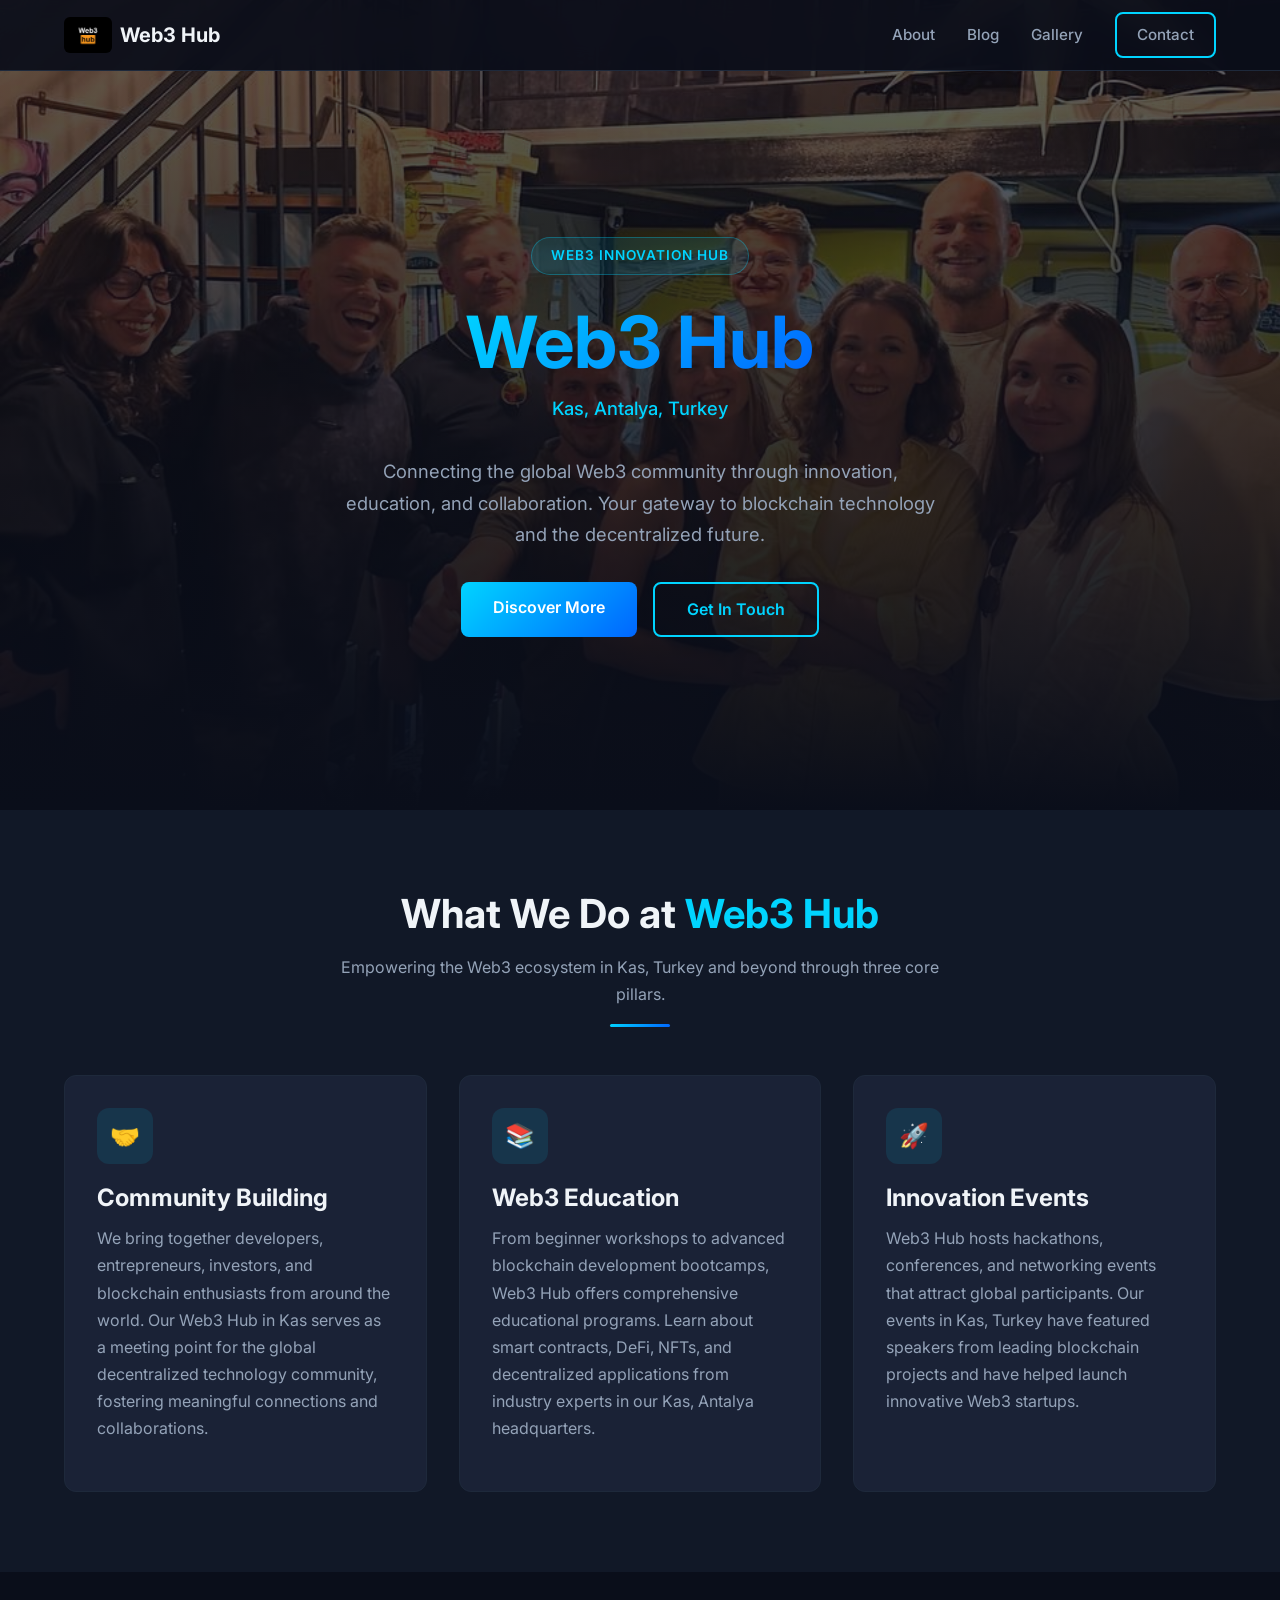
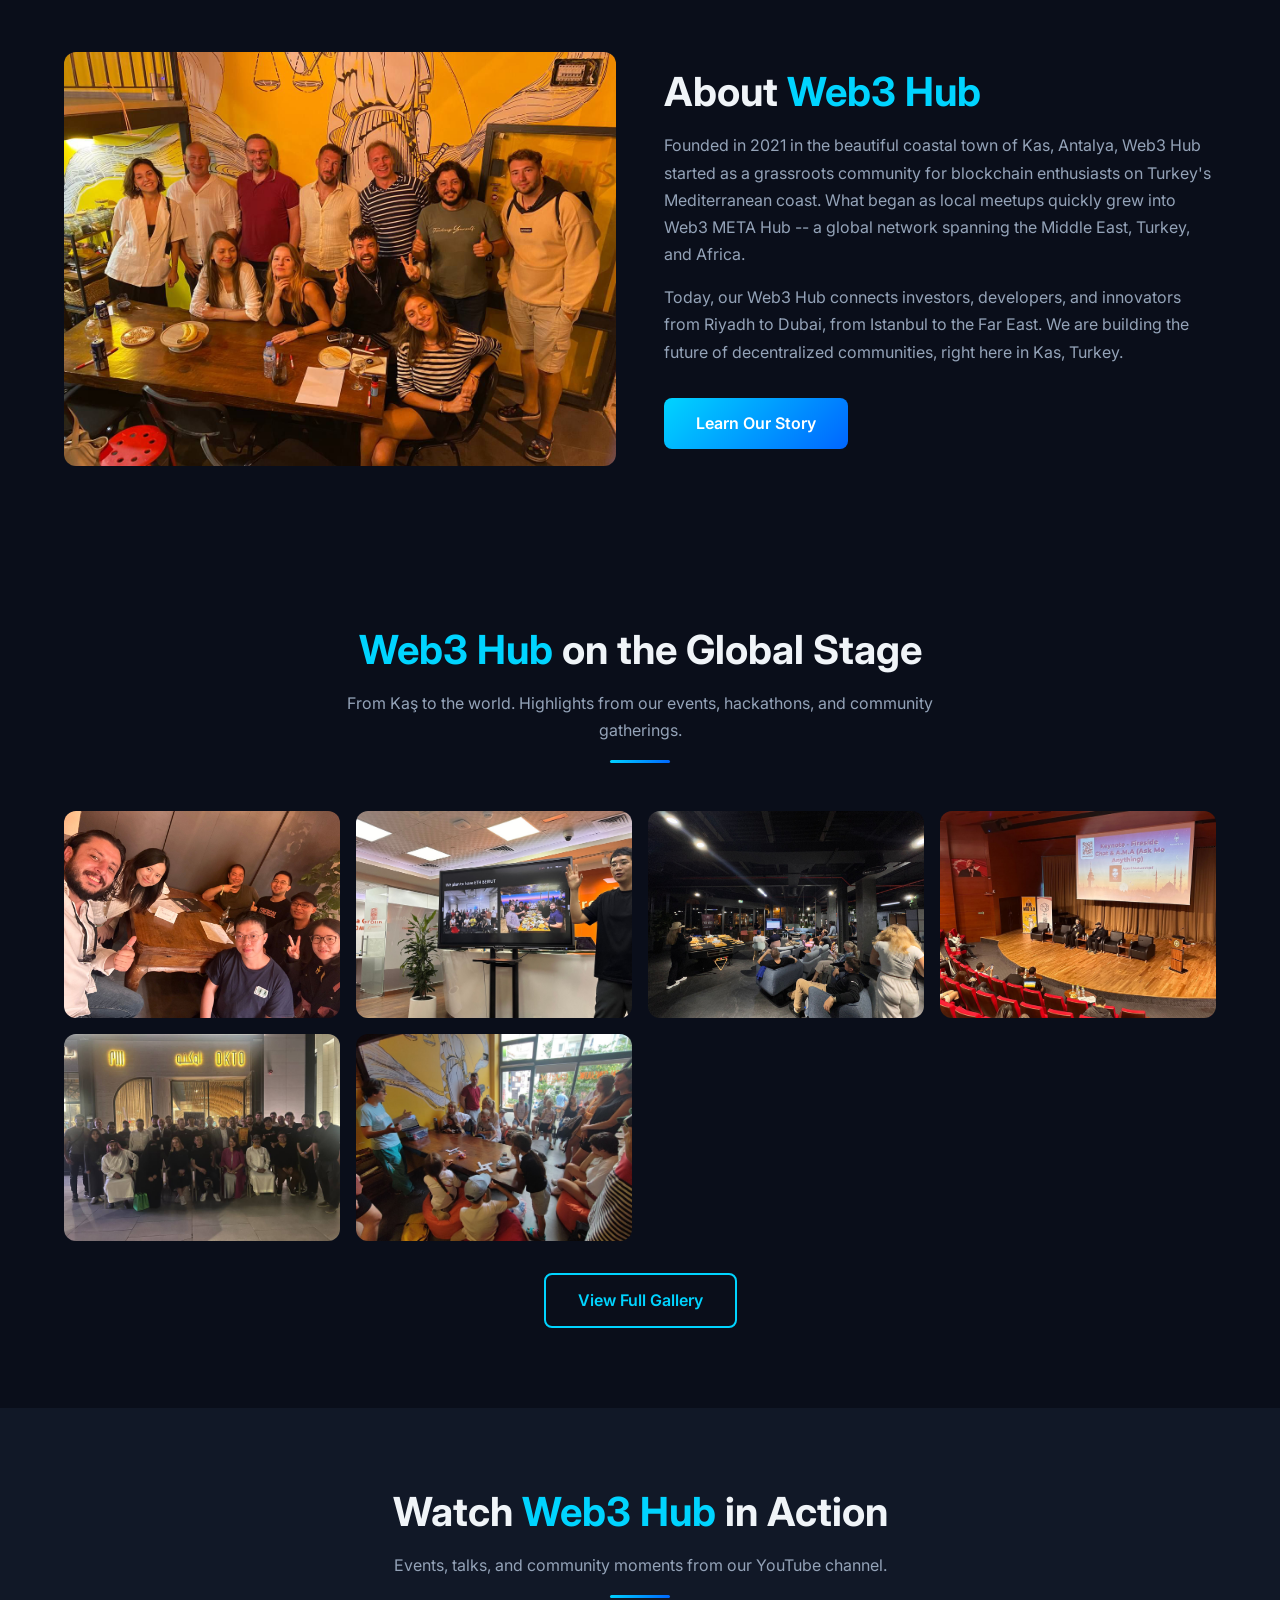
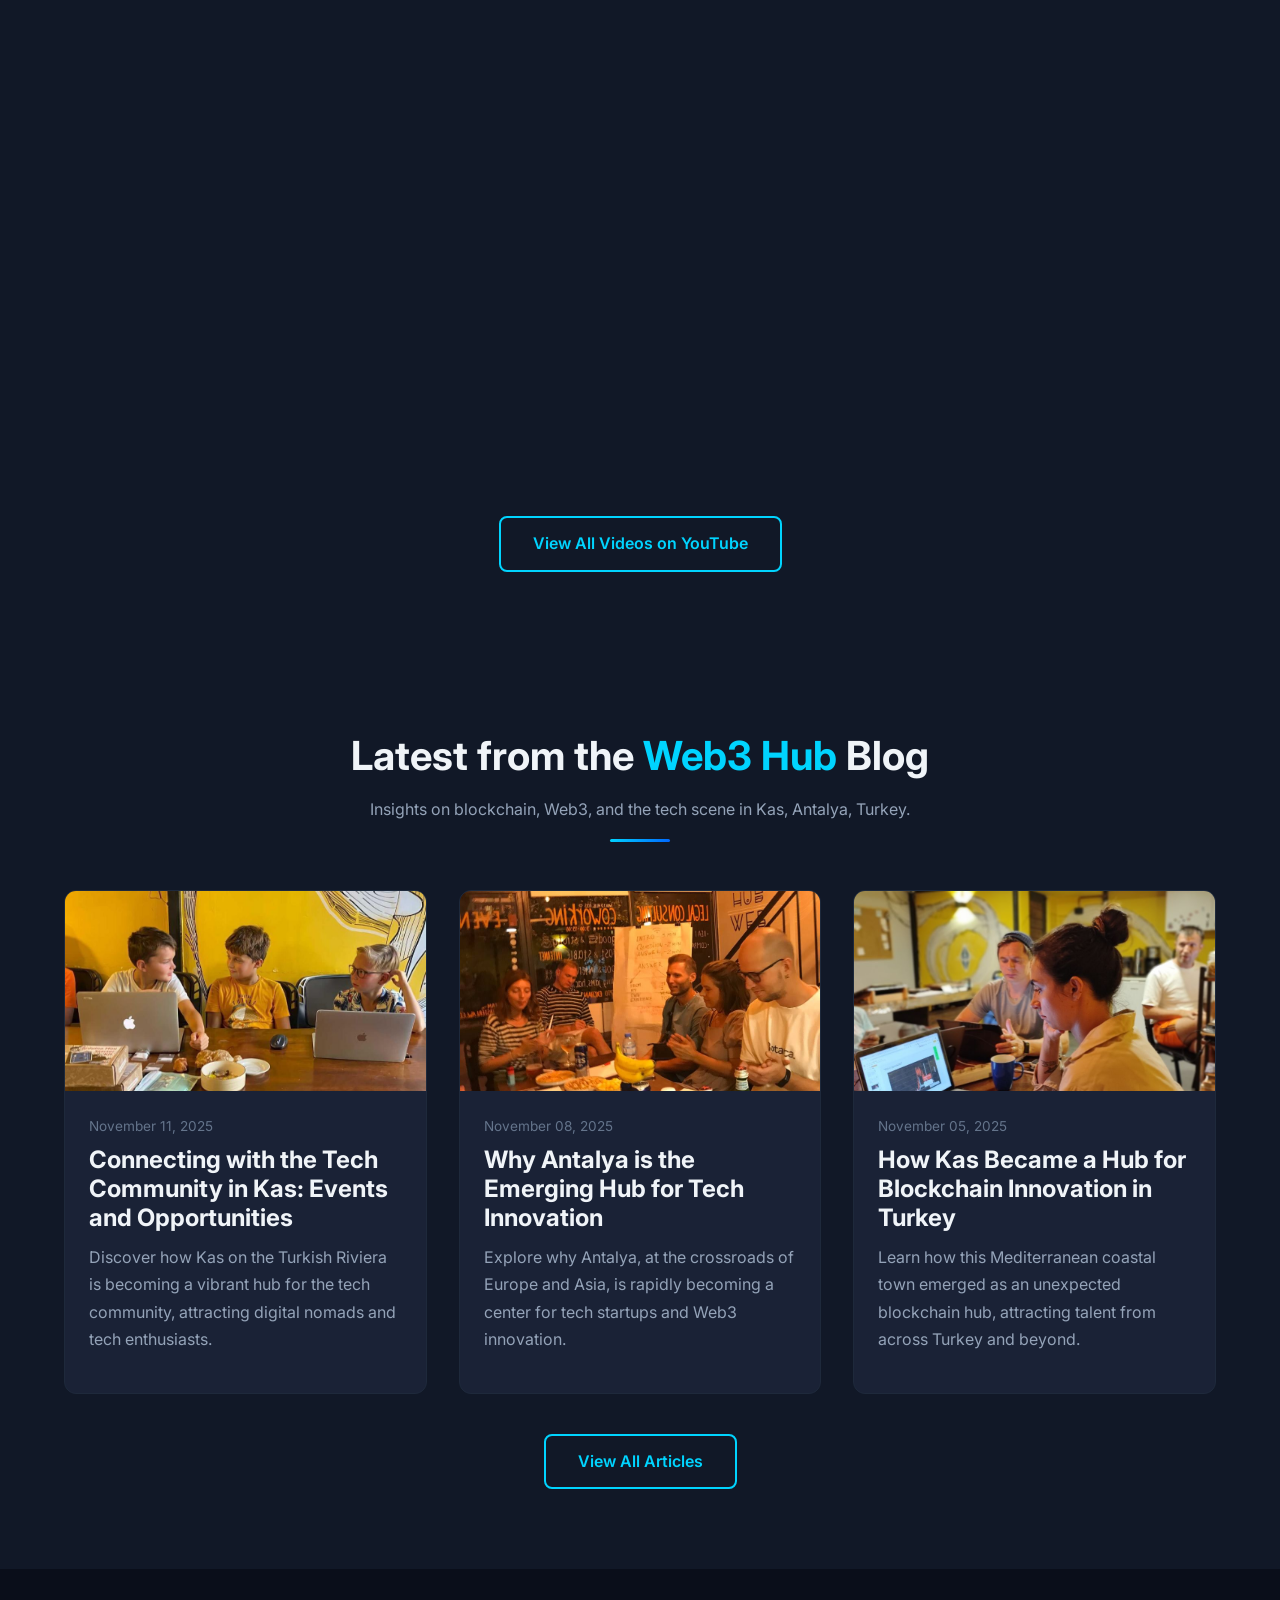
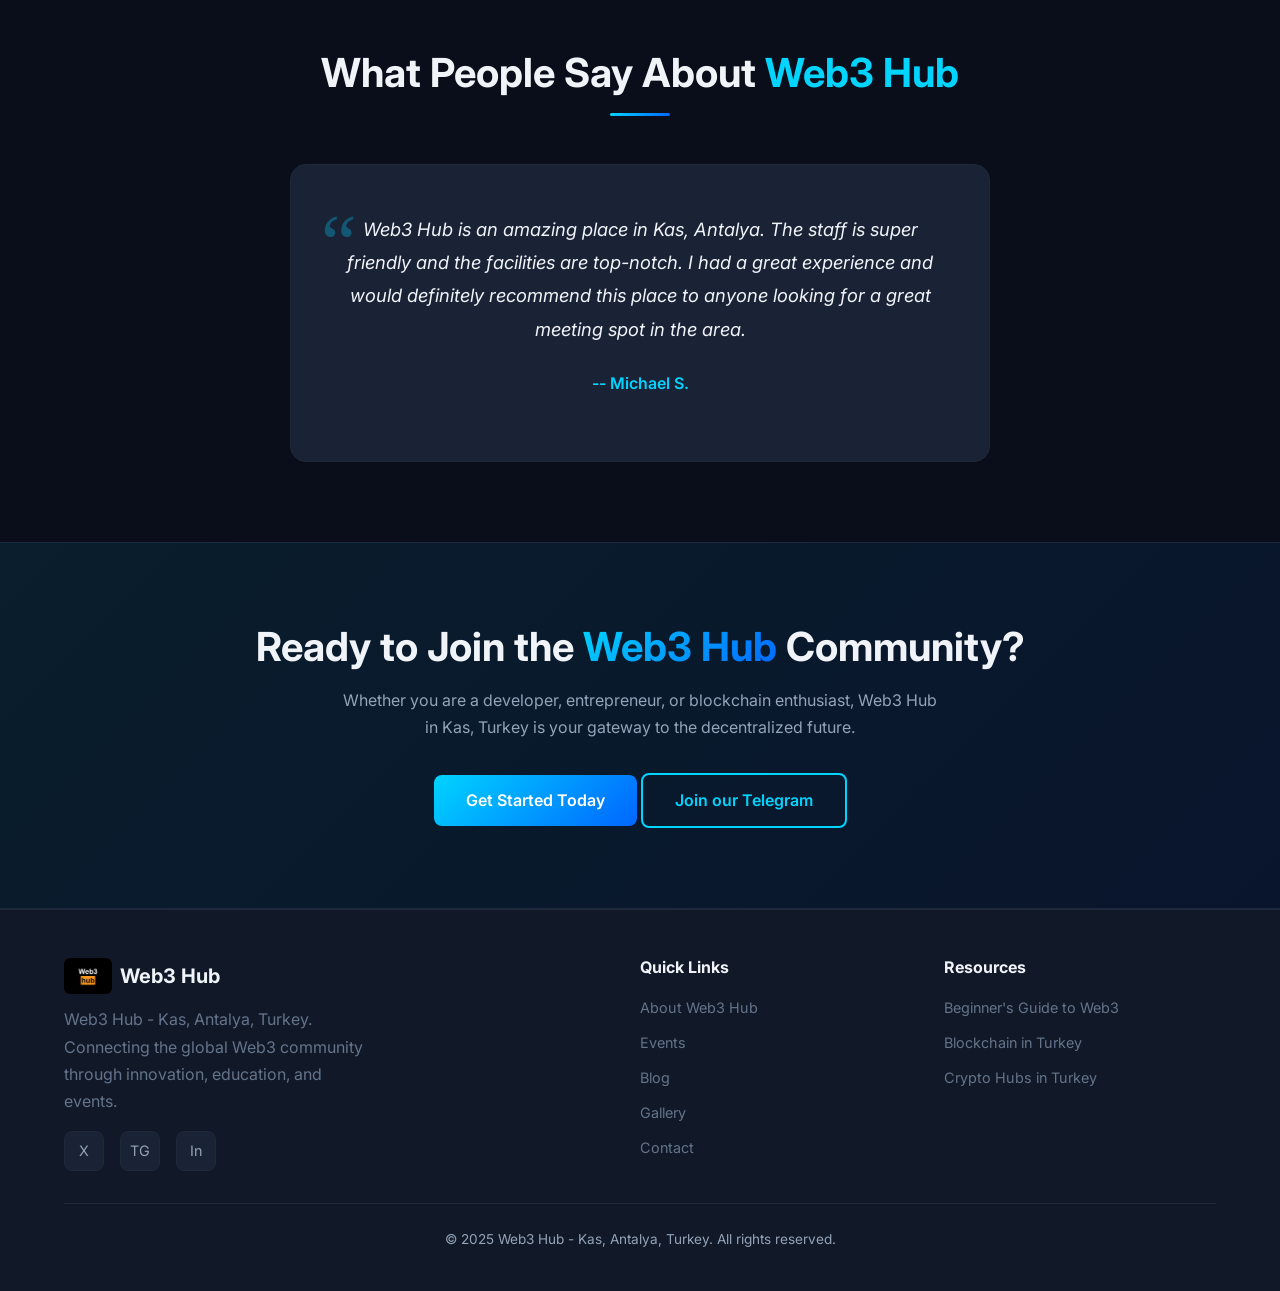
==== index.html @ e3ca1c40 "Fix hero visibility, add YouTube videos, contact form via formsubmit, remove events nav - Hero backg" ====
<!DOCTYPE html>
<html lang="en">
<head>
  <meta charset="utf-8"/>
  <meta name="viewport" content="width=device-width, initial-scale=1.0"/>
  <title>Web3 Hub | Leading Web3 Innovation Hub in Kas, Antalya, Turkey</title>
  <meta name="description" content="Web3 Hub is the premier Web3 innovation hub in Kas, Antalya, Turkey. Join our global community for blockchain education, Web3 events, and decentralized technology."/>
  <meta name="keywords" content="Web3 Hub, Web3 hub Kas, blockchain hub Turkey, crypto hub Antalya, Web3 community, blockchain innovation, decentralized technology, Web3 events Turkey"/>
  <link rel="canonical" href="https://web3metahub.io/"/>
  <link rel="icon" href="images/favicon.jpg"/>

  <!-- Open Graph -->
  <meta property="og:title" content="Web3 Hub | Leading Web3 Innovation Hub in Kas, Antalya, Turkey"/>
  <meta property="og:description" content="Web3 Hub is the premier Web3 innovation hub in Kas, Antalya, Turkey. Community building, blockchain education, and Web3 events."/>
  <meta property="og:image" content="https://web3metahub.io/images/og-image.png"/>
  <meta property="og:url" content="https://web3metahub.io/"/>
  <meta property="og:type" content="website"/>
  <meta property="og:site_name" content="Web3 Hub"/>

  <!-- Twitter Card -->
  <meta name="twitter:card" content="summary_large_image"/>
  <meta name="twitter:title" content="Web3 Hub | Leading Web3 Innovation Hub in Kas, Antalya, Turkey"/>
  <meta name="twitter:description" content="Web3 Hub is the premier Web3 innovation hub in Kas, Antalya, Turkey. Community building, blockchain education, and Web3 events."/>
  <meta name="twitter:image" content="https://web3metahub.io/images/og-image.png"/>

  <!-- Fonts -->
  <link rel="preconnect" href="https://fonts.googleapis.com"/>
  <link rel="preconnect" href="https://fonts.gstatic.com" crossorigin/>
  <link href="https://fonts.googleapis.com/css2?family=Inter:wght@400;500;600;700;800&display=swap" rel="stylesheet"/>

  <link rel="stylesheet" href="css/style.css"/>

  <!-- Schema.org Organization -->
  <script type="application/ld+json">
  {
    "@context": "https://schema.org",
    "@type": "Organization",
    "name": "Web3 Hub",
    "alternateName": "Web3 META Hub",
    "url": "https://web3metahub.io",
    "logo": "https://web3metahub.io/images/logo.jpg",
    "description": "Web3 Hub is the premier Web3 innovation hub in Kas, Antalya, Turkey, connecting the global blockchain and decentralized technology community.",
    "address": {
      "@type": "PostalAddress",
      "addressLocality": "Kas",
      "addressRegion": "Antalya",
      "addressCountry": "TR"
    },
    "sameAs": [
      "https://x.com/web3hubkas",
      "https://t.me/web3metahub",
      "https://linkedin.com/company/web-3-hub-ka%C5%9F"
    ]
  }
  </script>

  <!-- Schema.org LocalBusiness -->
  <script type="application/ld+json">
  {
    "@context": "https://schema.org",
    "@type": "LocalBusiness",
    "name": "Web3 Hub",
    "description": "Leading Web3 innovation hub providing community building, blockchain education, and Web3 events in Kas, Antalya, Turkey.",
    "url": "https://web3metahub.io",
    "image": "https://web3metahub.io/images/og-image.png",
    "address": {
      "@type": "PostalAddress",
      "addressLocality": "Kas",
      "addressRegion": "Antalya",
      "addressCountry": "TR"
    },
    "geo": {
      "@type": "GeoCoordinates",
      "latitude": "36.1991",
      "longitude": "29.6386"
    },
    "openingHoursSpecification": {
      "@type": "OpeningHoursSpecification",
      "dayOfWeek": ["Monday","Tuesday","Wednesday","Thursday","Friday","Saturday","Sunday"],
      "opens": "09:00",
      "closes": "22:00"
    }
  }
  </script>
</head>
<body>

  <!-- Header -->
  <header class="site-header" role="banner">
    <nav class="nav-container" role="navigation" aria-label="Main navigation">
      <a href="index.html" class="nav-logo" aria-label="Web3 Hub homepage">
        <img src="images/logo.jpg" alt="Web3 Hub logo" width="36" height="36"/>
        Web3 Hub
      </a>
      <button class="nav-toggle" aria-label="Toggle navigation menu" onclick="this.classList.toggle('open');document.getElementById('nav-links').classList.toggle('open');">
        <span></span><span></span><span></span>
      </button>
      <ul class="nav-links" id="nav-links">
        <li><a href="about.html">About</a></li>
        <li><a href="blog.html">Blog</a></li>
        <li><a href="gallery.html">Gallery</a></li>
        <li><a href="contact.html" class="btn btn-outline" style="padding:0.5rem 1.25rem;">Contact</a></li>
      </ul>
    </nav>
  </header>

  <main>
    <!-- Hero Section -->
    <section class="hero" aria-label="Hero">
      <div class="hero-content">
        <div class="hero-badge">Web3 Innovation Hub</div>
        <h1><span class="gradient-text">Web3 Hub</span></h1>
        <p class="hero-location">Kas, Antalya, Turkey</p>
        <p>Connecting the global Web3 community through innovation, education, and collaboration. Your gateway to blockchain technology and the decentralized future.</p>
        <div class="hero-buttons">
          <a href="about.html" class="btn btn-primary">Discover More</a>
          <a href="contact.html" class="btn btn-outline">Get In Touch</a>
        </div>
      </div>
    </section>

    <!-- Services Section -->
    <section class="bg-dark" aria-label="Our services">
      <div class="container">
        <div class="section-header">
          <h2>What We Do at <span class="accent-text">Web3 Hub</span></h2>
          <p>Empowering the Web3 ecosystem in Kas, Turkey and beyond through three core pillars.</p>
          <div class="section-divider"></div>
        </div>
        <div class="cards-grid">
          <article class="card">
            <div class="card-icon">&#x1F91D;</div>
            <h3>Community Building</h3>
            <p>We bring together developers, entrepreneurs, investors, and blockchain enthusiasts from around the world. Our Web3 Hub in Kas serves as a meeting point for the global decentralized technology community, fostering meaningful connections and collaborations.</p>
          </article>
          <article class="card">
            <div class="card-icon">&#x1F4DA;</div>
            <h3>Web3 Education</h3>
            <p>From beginner workshops to advanced blockchain development bootcamps, Web3 Hub offers comprehensive educational programs. Learn about smart contracts, DeFi, NFTs, and decentralized applications from industry experts in our Kas, Antalya headquarters.</p>
          </article>
          <article class="card">
            <div class="card-icon">&#x1F680;</div>
            <h3>Innovation Events</h3>
            <p>Web3 Hub hosts hackathons, conferences, and networking events that attract global participants. Our events in Kas, Turkey have featured speakers from leading blockchain projects and have helped launch innovative Web3 startups.</p>
          </article>
        </div>
      </div>
    </section>

    <!-- About Preview -->
    <section aria-label="About Web3 Hub">
      <div class="container">
        <div class="about-preview">
          <div>
            <img src="images/block2.jpg" alt="Web3 Hub community workspace in Kas, Antalya, Turkey" loading="lazy" width="600" height="400"/>
          </div>
          <div>
            <h2>About <span class="accent-text">Web3 Hub</span></h2>
            <p>Founded in 2021 in the beautiful coastal town of Kas, Antalya, Web3 Hub started as a grassroots community for blockchain enthusiasts on Turkey's Mediterranean coast. What began as local meetups quickly grew into Web3 META Hub -- a global network spanning the Middle East, Turkey, and Africa.</p>
            <p>Today, our Web3 Hub connects investors, developers, and innovators from Riyadh to Dubai, from Istanbul to the Far East. We are building the future of decentralized communities, right here in Kas, Turkey.</p>
            <a href="about.html" class="btn btn-primary" style="margin-top:1rem;">Learn Our Story</a>
          </div>
        </div>
      </div>
    </section>

    <!-- Web3 Hub on the Global Stage -->
    <section aria-label="Web3 Hub on the Global Stage">
      <div class="container">
        <div class="section-header">
          <h2><span class="accent-text">Web3 Hub</span> on the Global Stage</h2>
          <p>From Kaş to the world. Highlights from our events, hackathons, and community gatherings.</p>
          <div class="section-divider"></div>
        </div>
        <div class="gallery-grid" style="grid-template-columns:repeat(auto-fill,minmax(250px,1fr));gap:1rem;">
          <img src="images/gallery/gallery-01.jpg" alt="Web3 Hub community event in Kaş, Turkey" loading="lazy" style="width:100%;border-radius:12px;aspect-ratio:4/3;object-fit:cover;"/>
          <img src="images/gallery/gallery-05.jpg" alt="Blockchain hackathon at Web3 META Hub" loading="lazy" style="width:100%;border-radius:12px;aspect-ratio:4/3;object-fit:cover;"/>
          <img src="images/gallery/gallery-10.jpg" alt="Web3 Hub speaker panel in Antalya" loading="lazy" style="width:100%;border-radius:12px;aspect-ratio:4/3;object-fit:cover;"/>
          <img src="images/gallery/gallery-15.jpg" alt="Web3 networking event in Kaş, Turkey" loading="lazy" style="width:100%;border-radius:12px;aspect-ratio:4/3;object-fit:cover;"/>
          <img src="images/gallery/gallery-20.jpg" alt="Web3 META Hub workshop session" loading="lazy" style="width:100%;border-radius:12px;aspect-ratio:4/3;object-fit:cover;"/>
          <img src="images/gallery/gallery-25.jpg" alt="Web3 Hub community gathering in Mediterranean Turkey" loading="lazy" style="width:100%;border-radius:12px;aspect-ratio:4/3;object-fit:cover;"/>
        </div>
        <div style="text-align:center;margin-top:2rem;">
          <a href="gallery.html" class="btn btn-outline">View Full Gallery</a>
        </div>
      </div>
    </section>

    <!-- YouTube Videos -->
    <section class="bg-dark" aria-label="Web3 Hub Videos">
      <div class="container">
        <div class="section-header">
          <h2>Watch <span class="accent-text">Web3 Hub</span> in Action</h2>
          <p>Events, talks, and community moments from our YouTube channel.</p>
          <div class="section-divider"></div>
        </div>
        <div style="display:grid;grid-template-columns:repeat(auto-fill,minmax(350px,1fr));gap:1.5rem;">
          <div style="position:relative;padding-bottom:56.25%;height:0;border-radius:12px;overflow:hidden;">
            <iframe src="https://www.youtube.com/embed/gQFwBi9BbBs" title="Web3 Hub Event Highlight" frameborder="0" allow="accelerometer;autoplay;clipboard-write;encrypted-media;gyroscope;picture-in-picture" allowfullscreen loading="lazy" style="position:absolute;top:0;left:0;width:100%;height:100%;"></iframe>
          </div>
          <div style="position:relative;padding-bottom:56.25%;height:0;border-radius:12px;overflow:hidden;">
            <iframe src="https://www.youtube.com/embed/QvxfnGQeHpU" title="Web3 META Hub Talk" frameborder="0" allow="accelerometer;autoplay;clipboard-write;encrypted-media;gyroscope;picture-in-picture" allowfullscreen loading="lazy" style="position:absolute;top:0;left:0;width:100%;height:100%;"></iframe>
          </div>
          <div style="position:relative;padding-bottom:56.25%;height:0;border-radius:12px;overflow:hidden;">
            <iframe src="https://www.youtube.com/embed/3dG1QqocJ_0" title="Blockchain Innovation at Web3 Hub Kaş" frameborder="0" allow="accelerometer;autoplay;clipboard-write;encrypted-media;gyroscope;picture-in-picture" allowfullscreen loading="lazy" style="position:absolute;top:0;left:0;width:100%;height:100%;"></iframe>
          </div>
          <div style="position:relative;padding-bottom:56.25%;height:0;border-radius:12px;overflow:hidden;">
            <iframe src="https://www.youtube.com/embed/jJl3T21yEiQ" title="Web3 Hub Community Event" frameborder="0" allow="accelerometer;autoplay;clipboard-write;encrypted-media;gyroscope;picture-in-picture" allowfullscreen loading="lazy" style="position:absolute;top:0;left:0;width:100%;height:100%;"></iframe>
          </div>
          <div style="position:relative;padding-bottom:56.25%;height:0;border-radius:12px;overflow:hidden;">
            <iframe src="https://www.youtube.com/embed/xRN4Xtuj93k" title="Web3 Hub Speaker Session" frameborder="0" allow="accelerometer;autoplay;clipboard-write;encrypted-media;gyroscope;picture-in-picture" allowfullscreen loading="lazy" style="position:absolute;top:0;left:0;width:100%;height:100%;"></iframe>
          </div>
          <div style="position:relative;padding-bottom:56.25%;height:0;border-radius:12px;overflow:hidden;">
            <iframe src="https://www.youtube.com/embed/PYNerfX0s_o" title="Web3 META Hub Panel" frameborder="0" allow="accelerometer;autoplay;clipboard-write;encrypted-media;gyroscope;picture-in-picture" allowfullscreen loading="lazy" style="position:absolute;top:0;left:0;width:100%;height:100%;"></iframe>
          </div>
        </div>
        <div style="text-align:center;margin-top:2rem;">
          <a href="https://www.youtube.com/@Web3MetaHub" class="btn btn-outline" target="_blank" rel="noopener">View All Videos on YouTube</a>
        </div>
      </div>
    </section>

    <!-- Recent Blog Posts -->
    <section class="bg-dark" aria-label="Recent blog posts">
      <div class="container">
        <div class="section-header">
          <h2>Latest from the <span class="accent-text">Web3 Hub</span> Blog</h2>
          <p>Insights on blockchain, Web3, and the tech scene in Kas, Antalya, Turkey.</p>
          <div class="section-divider"></div>
        </div>
        <div class="cards-grid">
          <article class="blog-card">
            <div class="blog-card-img">
              <img src="images/block1.jpg" alt="Tech community meetup at Web3 Hub Kas" loading="lazy" width="400" height="200"/>
            </div>
            <div class="blog-card-body">
              <p class="blog-card-date">November 11, 2025</p>
              <h3><a href="blog/connecting-tech-community-kas.html">Connecting with the Tech Community in Kas: Events and Opportunities</a></h3>
              <p>Discover how Kas on the Turkish Riviera is becoming a vibrant hub for the tech community, attracting digital nomads and tech enthusiasts.</p>
            </div>
          </article>
          <article class="blog-card">
            <div class="blog-card-img">
              <img src="images/block3.jpg" alt="Antalya emerging tech hub for Web3 innovation" loading="lazy" width="400" height="200"/>
            </div>
            <div class="blog-card-body">
              <p class="blog-card-date">November 08, 2025</p>
              <h3><a href="blog/antalya-emerging-tech-hub.html">Why Antalya is the Emerging Hub for Tech Innovation</a></h3>
              <p>Explore why Antalya, at the crossroads of Europe and Asia, is rapidly becoming a center for tech startups and Web3 innovation.</p>
            </div>
          </article>
          <article class="blog-card">
            <div class="blog-card-img">
              <img src="images/block4.jpg" alt="Blockchain innovation hub in Kas, Turkey" loading="lazy" width="400" height="200"/>
            </div>
            <div class="blog-card-body">
              <p class="blog-card-date">November 05, 2025</p>
              <h3><a href="blog/kas-blockchain-innovation.html">How Kas Became a Hub for Blockchain Innovation in Turkey</a></h3>
              <p>Learn how this Mediterranean coastal town emerged as an unexpected blockchain hub, attracting talent from across Turkey and beyond.</p>
            </div>
          </article>
        </div>
        <div style="text-align:center;margin-top:2.5rem;">
          <a href="blog.html" class="btn btn-outline">View All Articles</a>
        </div>
      </div>
    </section>

    <!-- Testimonial -->
    <section aria-label="Testimonial">
      <div class="container">
        <div class="section-header">
          <h2>What People Say About <span class="accent-text">Web3 Hub</span></h2>
          <div class="section-divider"></div>
        </div>
        <div class="testimonial">
          <blockquote>Web3 Hub is an amazing place in Kas, Antalya. The staff is super friendly and the facilities are top-notch. I had a great experience and would definitely recommend this place to anyone looking for a great meeting spot in the area.</blockquote>
          <p class="testimonial-author">-- Michael S.</p>
        </div>
      </div>
    </section>

    <!-- CTA Section -->
    <section class="cta-section" aria-label="Call to action">
      <div class="container">
        <h2>Ready to Join the <span class="gradient-text">Web3 Hub</span> Community?</h2>
        <p style="max-width:600px;margin:1rem auto 2rem;">Whether you are a developer, entrepreneur, or blockchain enthusiast, Web3 Hub in Kas, Turkey is your gateway to the decentralized future.</p>
        <a href="contact.html" class="btn btn-primary">Get Started Today</a>
        <a href="https://t.me/web3metahub" class="btn btn-outline" target="_blank" rel="noopener">Join our Telegram</a>
      </div>
    </section>
  </main>

  <!-- Footer -->
  <footer class="site-footer" role="contentinfo">
    <div class="container">
      <div class="footer-grid">
        <div class="footer-brand">
          <a href="index.html" class="nav-logo">
            <img src="images/logo.jpg" alt="Web3 Hub logo" width="36" height="36"/>
            Web3 Hub
          </a>
          <p>Web3 Hub - Kas, Antalya, Turkey. Connecting the global Web3 community through innovation, education, and events.</p>
          <div class="social-links">
            <a href="https://x.com/web3hubkas" aria-label="Web3 Hub on Twitter" target="_blank" rel="noopener">X</a>
            <a href="https://t.me/web3metahub" aria-label="Web3 Hub on Telegram" target="_blank" rel="noopener">TG</a>
            <a href="https://linkedin.com/company/web-3-hub-ka%C5%9F" aria-label="Web3 Hub on LinkedIn" target="_blank" rel="noopener">In</a>
          </div>
        </div>
        <div class="footer-links">
          <h4>Quick Links</h4>
          <ul>
            <li><a href="about.html">About Web3 Hub</a></li>
            <li><a href="events.html">Events</a></li>
            <li><a href="blog.html">Blog</a></li>
            <li><a href="gallery.html">Gallery</a></li>
            <li><a href="contact.html">Contact</a></li>
          </ul>
        </div>
        <div class="footer-links">
          <h4>Resources</h4>
          <ul>
            <li><a href="blog/beginners-guide-web3.html">Beginner's Guide to Web3</a></li>
            <li><a href="blog/blockchain-startups-turkey.html">Blockchain in Turkey</a></li>
            <li><a href="blog/crypto-hubs-turkey-kas.html">Crypto Hubs in Turkey</a></li>
          </ul>
        </div>
      </div>
      <div class="footer-bottom">
        <p>&copy; 2025 Web3 Hub - Kas, Antalya, Turkey. All rights reserved.</p>
      </div>
    </div>
  </footer>

</body>
</html>
---- css/style.css ----
/* ===== CSS Reset & Base ===== */
*, *::before, *::after { box-sizing: border-box; margin: 0; padding: 0; }

:root {
  --bg-primary: #0a0e1a;
  --bg-secondary: #111827;
  --bg-card: #1a2236;
  --accent: #00d4ff;
  --accent-dark: #0099cc;
  --text-primary: #f0f4f8;
  --text-secondary: #94a3b8;
  --text-muted: #64748b;
  --border: #1e293b;
  --gradient: linear-gradient(135deg, #00d4ff 0%, #0066ff 100%);
  --max-width: 1200px;
  --transition: 0.3s ease;
}

html { scroll-behavior: smooth; font-size: 16px; }

body {
  font-family: 'Inter', -apple-system, BlinkMacSystemFont, 'Segoe UI', sans-serif;
  background: var(--bg-primary);
  color: var(--text-primary);
  line-height: 1.7;
  -webkit-font-smoothing: antialiased;
}

a { color: var(--accent); text-decoration: none; transition: color var(--transition); }
a:hover { color: #66e3ff; }

img { max-width: 100%; height: auto; display: block; }

.container { max-width: var(--max-width); margin: 0 auto; padding: 0 1.5rem; }

/* ===== Typography ===== */
h1, h2, h3, h4 { font-weight: 700; line-height: 1.2; color: var(--text-primary); }
h1 { font-size: clamp(2rem, 5vw, 3.5rem); margin-bottom: 1rem; }
h2 { font-size: clamp(1.5rem, 3.5vw, 2.5rem); margin-bottom: 1rem; }
h3 { font-size: clamp(1.2rem, 2.5vw, 1.5rem); margin-bottom: 0.75rem; }
p { margin-bottom: 1rem; color: var(--text-secondary); }

.accent-text { color: var(--accent); }
.gradient-text {
  background: var(--gradient);
  -webkit-background-clip: text;
  -webkit-text-fill-color: transparent;
  background-clip: text;
}

/* ===== Buttons ===== */
.btn {
  display: inline-block; padding: 0.75rem 2rem; border-radius: 8px;
  font-weight: 600; font-size: 1rem; cursor: pointer; transition: all var(--transition);
  border: none; text-align: center;
}
.btn-primary { background: var(--gradient); color: #fff; }
.btn-primary:hover { transform: translateY(-2px); box-shadow: 0 8px 25px rgba(0, 212, 255, 0.3); color: #fff; }
.btn-outline { border: 2px solid var(--accent); color: var(--accent); background: transparent; }
.btn-outline:hover { background: var(--accent); color: var(--bg-primary); }

/* ===== Header / Navigation ===== */
.site-header {
  position: fixed; top: 0; left: 0; right: 0; z-index: 1000;
  background: rgba(10, 14, 26, 0.92); backdrop-filter: blur(12px);
  border-bottom: 1px solid var(--border); padding: 0.75rem 0;
}
.nav-container {
  display: flex; align-items: center; justify-content: space-between;
  max-width: var(--max-width); margin: 0 auto; padding: 0 1.5rem;
}
.nav-logo {
  display: flex; align-items: center; gap: 0.5rem;
  font-weight: 700; font-size: 1.25rem; color: var(--text-primary);
}
.nav-logo img { height: 36px; width: auto; border-radius: 6px; }
.nav-logo:hover { color: var(--accent); }

.nav-links { display: flex; align-items: center; gap: 2rem; list-style: none; }
.nav-links a {
  color: var(--text-secondary); font-weight: 500; font-size: 0.95rem;
  transition: color var(--transition);
}
.nav-links a:hover, .nav-links a.active { color: var(--accent); }

.nav-toggle { display: none; background: none; border: none; cursor: pointer; padding: 0.5rem; }
.nav-toggle span {
  display: block; width: 24px; height: 2px; background: var(--text-primary);
  margin: 6px 0; transition: all var(--transition); border-radius: 2px;
}

@media (max-width: 768px) {
  .nav-toggle { display: block; }
  .nav-links {
    display: none; flex-direction: column; position: absolute;
    top: 100%; left: 0; right: 0; background: var(--bg-secondary);
    padding: 1.5rem; gap: 1rem; border-bottom: 1px solid var(--border);
  }
  .nav-links.open { display: flex; }
  .nav-toggle.open span:nth-child(1) { transform: rotate(45deg) translate(5px, 6px); }
  .nav-toggle.open span:nth-child(2) { opacity: 0; }
  .nav-toggle.open span:nth-child(3) { transform: rotate(-45deg) translate(5px, -6px); }
}

/* ===== Hero Section ===== */
.hero {
  position: relative; min-height: 90vh; display: flex; align-items: center;
  justify-content: center; text-align: center; padding: 8rem 1.5rem 4rem;
  overflow: hidden;
}
.hero::before {
  content: ''; position: absolute; inset: 0;
  background: url('../images/hero-bg.jpg') center/cover no-repeat;
  opacity: 0.55; z-index: 0;
}
.hero::after {
  content: ''; position: absolute; inset: 0;
  background: linear-gradient(180deg, rgba(10,14,26,0.3) 0%, var(--bg-primary) 100%);
  z-index: 1;
}
.hero-content { position: relative; z-index: 2; max-width: 800px; }
.hero-badge {
  display: inline-block; padding: 0.4rem 1.2rem; border-radius: 50px;
  background: rgba(0, 212, 255, 0.1); border: 1px solid rgba(0, 212, 255, 0.3);
  color: var(--accent); font-size: 0.85rem; font-weight: 600; margin-bottom: 1.5rem;
  text-transform: uppercase; letter-spacing: 1px;
}
.hero h1 { font-size: clamp(2.5rem, 6vw, 4.5rem); margin-bottom: 0.5rem; }
.hero-location {
  font-size: 1.25rem; color: var(--accent); margin-bottom: 1rem; font-weight: 500;
}
.hero p { font-size: 1.15rem; max-width: 600px; margin: 0 auto 2rem; }
.hero-buttons { display: flex; gap: 1rem; justify-content: center; flex-wrap: wrap; }

.hero-page {
  position: relative; padding: 10rem 1.5rem 4rem; text-align: center;
  background: linear-gradient(180deg, var(--bg-secondary) 0%, var(--bg-primary) 100%);
}
.hero-page h1 { margin-bottom: 0.75rem; }
.hero-page p { max-width: 600px; margin: 0 auto; }

/* ===== Sections ===== */
section { padding: 5rem 0; }
.section-header { text-align: center; margin-bottom: 3rem; }
.section-header p { max-width: 600px; margin: 0.5rem auto 0; }
.section-divider {
  width: 60px; height: 3px; background: var(--gradient);
  margin: 1rem auto 0; border-radius: 2px;
}

.bg-dark { background: var(--bg-secondary); }

/* ===== Cards Grid ===== */
.cards-grid {
  display: grid; grid-template-columns: repeat(auto-fit, minmax(300px, 1fr)); gap: 2rem;
}

.card {
  background: var(--bg-card); border-radius: 12px; padding: 2rem;
  border: 1px solid var(--border); transition: all var(--transition);
}
.card:hover {
  transform: translateY(-4px); border-color: rgba(0, 212, 255, 0.3);
  box-shadow: 0 12px 40px rgba(0, 0, 0, 0.3);
}
.card-icon {
  width: 56px; height: 56px; border-radius: 12px; display: flex;
  align-items: center; justify-content: center; font-size: 1.5rem;
  margin-bottom: 1.25rem; background: rgba(0, 212, 255, 0.1); color: var(--accent);
}

/* ===== About Preview ===== */
.about-preview {
  display: grid; grid-template-columns: 1fr 1fr; gap: 3rem; align-items: center;
}
.about-preview img { border-radius: 12px; width: 100%; }
@media (max-width: 768px) { .about-preview { grid-template-columns: 1fr; } }

/* ===== Blog Cards ===== */
.blog-card {
  background: var(--bg-card); border-radius: 12px; overflow: hidden;
  border: 1px solid var(--border); transition: all var(--transition);
}
.blog-card:hover { transform: translateY(-4px); border-color: rgba(0, 212, 255, 0.3); }
.blog-card-img { height: 200px; background: var(--bg-secondary); overflow: hidden; }
.blog-card-img img { width: 100%; height: 100%; object-fit: cover; }
.blog-card-body { padding: 1.5rem; }
.blog-card-date { font-size: 0.85rem; color: var(--text-muted); margin-bottom: 0.5rem; }
.blog-card-body h3 a { color: var(--text-primary); }
.blog-card-body h3 a:hover { color: var(--accent); }

/* ===== Testimonial ===== */
.testimonial {
  background: var(--bg-card); border-radius: 16px; padding: 3rem;
  border: 1px solid var(--border); max-width: 700px; margin: 0 auto;
  text-align: center; position: relative;
}
.testimonial::before {
  content: '\201C'; font-size: 5rem; color: var(--accent); opacity: 0.3;
  position: absolute; top: 10px; left: 30px; font-family: serif;
}
.testimonial blockquote {
  font-size: 1.15rem; font-style: italic; color: var(--text-primary);
  margin-bottom: 1.5rem; line-height: 1.8;
}
.testimonial-author { font-weight: 600; color: var(--accent); }

/* ===== CTA Section ===== */
.cta-section {
  text-align: center; padding: 5rem 1.5rem;
  background: linear-gradient(135deg, rgba(0, 212, 255, 0.08) 0%, rgba(0, 102, 255, 0.08) 100%);
  border-top: 1px solid var(--border); border-bottom: 1px solid var(--border);
}

/* ===== Speakers Grid ===== */
.speakers-grid {
  display: grid; grid-template-columns: repeat(auto-fill, minmax(220px, 1fr)); gap: 1.5rem;
}
.speaker-card {
  background: var(--bg-card); border-radius: 12px; padding: 1.5rem; text-align: center;
  border: 1px solid var(--border); transition: all var(--transition);
}
.speaker-card:hover { border-color: rgba(0, 212, 255, 0.3); }
.speaker-img {
  width: 100px; height: 100px; border-radius: 50%; margin: 0 auto 1rem;
  overflow: hidden; background: var(--bg-secondary); border: 2px solid var(--border);
}
.speaker-img img { width: 100%; height: 100%; object-fit: cover; }
.speaker-card h3 { font-size: 1rem; margin-bottom: 0.25rem; }
.speaker-card p { font-size: 0.85rem; color: var(--text-muted); margin-bottom: 0; }

/* ===== Startups ===== */
.startups-grid {
  display: grid; grid-template-columns: repeat(auto-fit, minmax(250px, 1fr)); gap: 1.5rem;
}
.startup-card {
  background: var(--bg-card); border-radius: 12px; padding: 2rem;
  border: 1px solid var(--border); transition: all var(--transition);
}
.startup-card:hover { transform: translateY(-2px); border-color: rgba(0, 212, 255, 0.3); }
.startup-card h3 { color: var(--accent); }

/* ===== Gallery Grid ===== */
.gallery-grid {
  display: grid; grid-template-columns: repeat(auto-fill, minmax(280px, 1fr)); gap: 1rem;
}
.gallery-item {
  border-radius: 10px; overflow: hidden; aspect-ratio: 4/3;
  background: var(--bg-secondary); transition: all var(--transition);
}
.gallery-item:hover {
  transform: scale(1.02); box-shadow: 0 8px 30px rgba(0, 0, 0, 0.4);
}
.gallery-item img { width: 100%; height: 100%; object-fit: cover; }

/* ===== Blog Post / Article ===== */
.article-content {
  max-width: 780px; margin: 0 auto; padding: 3rem 1.5rem 5rem;
}
.article-content h2 { margin-top: 2.5rem; }
.article-content h3 { margin-top: 2rem; }
.article-content p { font-size: 1.05rem; }
.article-content ul, .article-content ol {
  margin: 1rem 0 1.5rem 1.5rem; color: var(--text-secondary);
}
.article-content li { margin-bottom: 0.5rem; }
.article-meta { color: var(--text-muted); font-size: 0.9rem; margin-bottom: 2rem; }
.article-meta span { margin-right: 1.5rem; }

.blog-list {
  display: flex; flex-direction: column; gap: 1.5rem; max-width: 800px; margin: 0 auto;
}
.blog-list-item {
  display: flex; align-items: flex-start; gap: 1.5rem; padding: 1.5rem;
  background: var(--bg-card); border-radius: 12px; border: 1px solid var(--border);
  transition: all var(--transition);
}
.blog-list-item:hover { border-color: rgba(0, 212, 255, 0.3); }
.blog-list-item .blog-date {
  min-width: 100px; color: var(--text-muted); font-size: 0.9rem; padding-top: 0.15rem;
}
.blog-list-item h3 { margin-bottom: 0.5rem; }
.blog-list-item h3 a { color: var(--text-primary); }
.blog-list-item h3 a:hover { color: var(--accent); }
.blog-list-item p { margin-bottom: 0; font-size: 0.95rem; }

/* ===== Contact Form ===== */
.contact-grid {
  display: grid; grid-template-columns: 1fr 1fr; gap: 3rem; align-items: start;
}
@media (max-width: 768px) { .contact-grid { grid-template-columns: 1fr; } }

.contact-form { display: flex; flex-direction: column; gap: 1.25rem; }
.form-group label {
  display: block; font-weight: 500; margin-bottom: 0.5rem; font-size: 0.95rem;
}
.form-group input, .form-group textarea {
  width: 100%; padding: 0.85rem 1rem; border-radius: 8px;
  border: 1px solid var(--border); background: var(--bg-card);
  color: var(--text-primary); font-family: inherit; font-size: 1rem;
  transition: border-color var(--transition);
}
.form-group input:focus, .form-group textarea:focus {
  outline: none; border-color: var(--accent);
}
.form-group textarea { resize: vertical; min-height: 150px; }

.contact-info h3 { margin-bottom: 1rem; }
.contact-info-item {
  display: flex; align-items: flex-start; gap: 0.75rem; margin-bottom: 1.25rem;
}
.contact-info-item .icon {
  color: var(--accent); font-size: 1.2rem; min-width: 24px;
}

/* ===== Footer ===== */
.site-footer {
  background: var(--bg-secondary); border-top: 1px solid var(--border);
  padding: 3rem 0 1.5rem;
}
.footer-grid {
  display: grid; grid-template-columns: 2fr 1fr 1fr; gap: 2rem; margin-bottom: 2rem;
}
@media (max-width: 768px) { .footer-grid { grid-template-columns: 1fr; } }

.footer-brand p { color: var(--text-muted); margin-top: 0.75rem; max-width: 300px; }
.footer-links h4 { margin-bottom: 1rem; font-size: 1rem; }
.footer-links ul { list-style: none; }
.footer-links li { margin-bottom: 0.5rem; }
.footer-links a { color: var(--text-muted); font-size: 0.9rem; }
.footer-links a:hover { color: var(--accent); }

.social-links { display: flex; gap: 1rem; margin-top: 1rem; }
.social-links a {
  width: 40px; height: 40px; border-radius: 8px; display: flex;
  align-items: center; justify-content: center; background: var(--bg-card);
  border: 1px solid var(--border); color: var(--text-secondary);
  font-size: 0.9rem; transition: all var(--transition);
}
.social-links a:hover { border-color: var(--accent); color: var(--accent); }

.footer-bottom {
  text-align: center; padding-top: 1.5rem; border-top: 1px solid var(--border);
  color: var(--text-muted); font-size: 0.85rem;
}

/* ===== Breadcrumb ===== */
.breadcrumb { padding: 1rem 0; font-size: 0.9rem; color: var(--text-muted); }
.breadcrumb a { color: var(--text-muted); }
.breadcrumb a:hover { color: var(--accent); }
.breadcrumb span { margin: 0 0.5rem; }

/* ===== Responsive ===== */
@media (max-width: 640px) {
  section { padding: 3rem 0; }
  .hero { min-height: 80vh; padding: 7rem 1rem 3rem; }
  .hero-page { padding: 8rem 1rem 3rem; }
  .cards-grid { grid-template-columns: 1fr; }
  .speakers-grid { grid-template-columns: repeat(auto-fill, minmax(160px, 1fr)); }
  .gallery-grid { grid-template-columns: repeat(auto-fill, minmax(200px, 1fr)); }
}
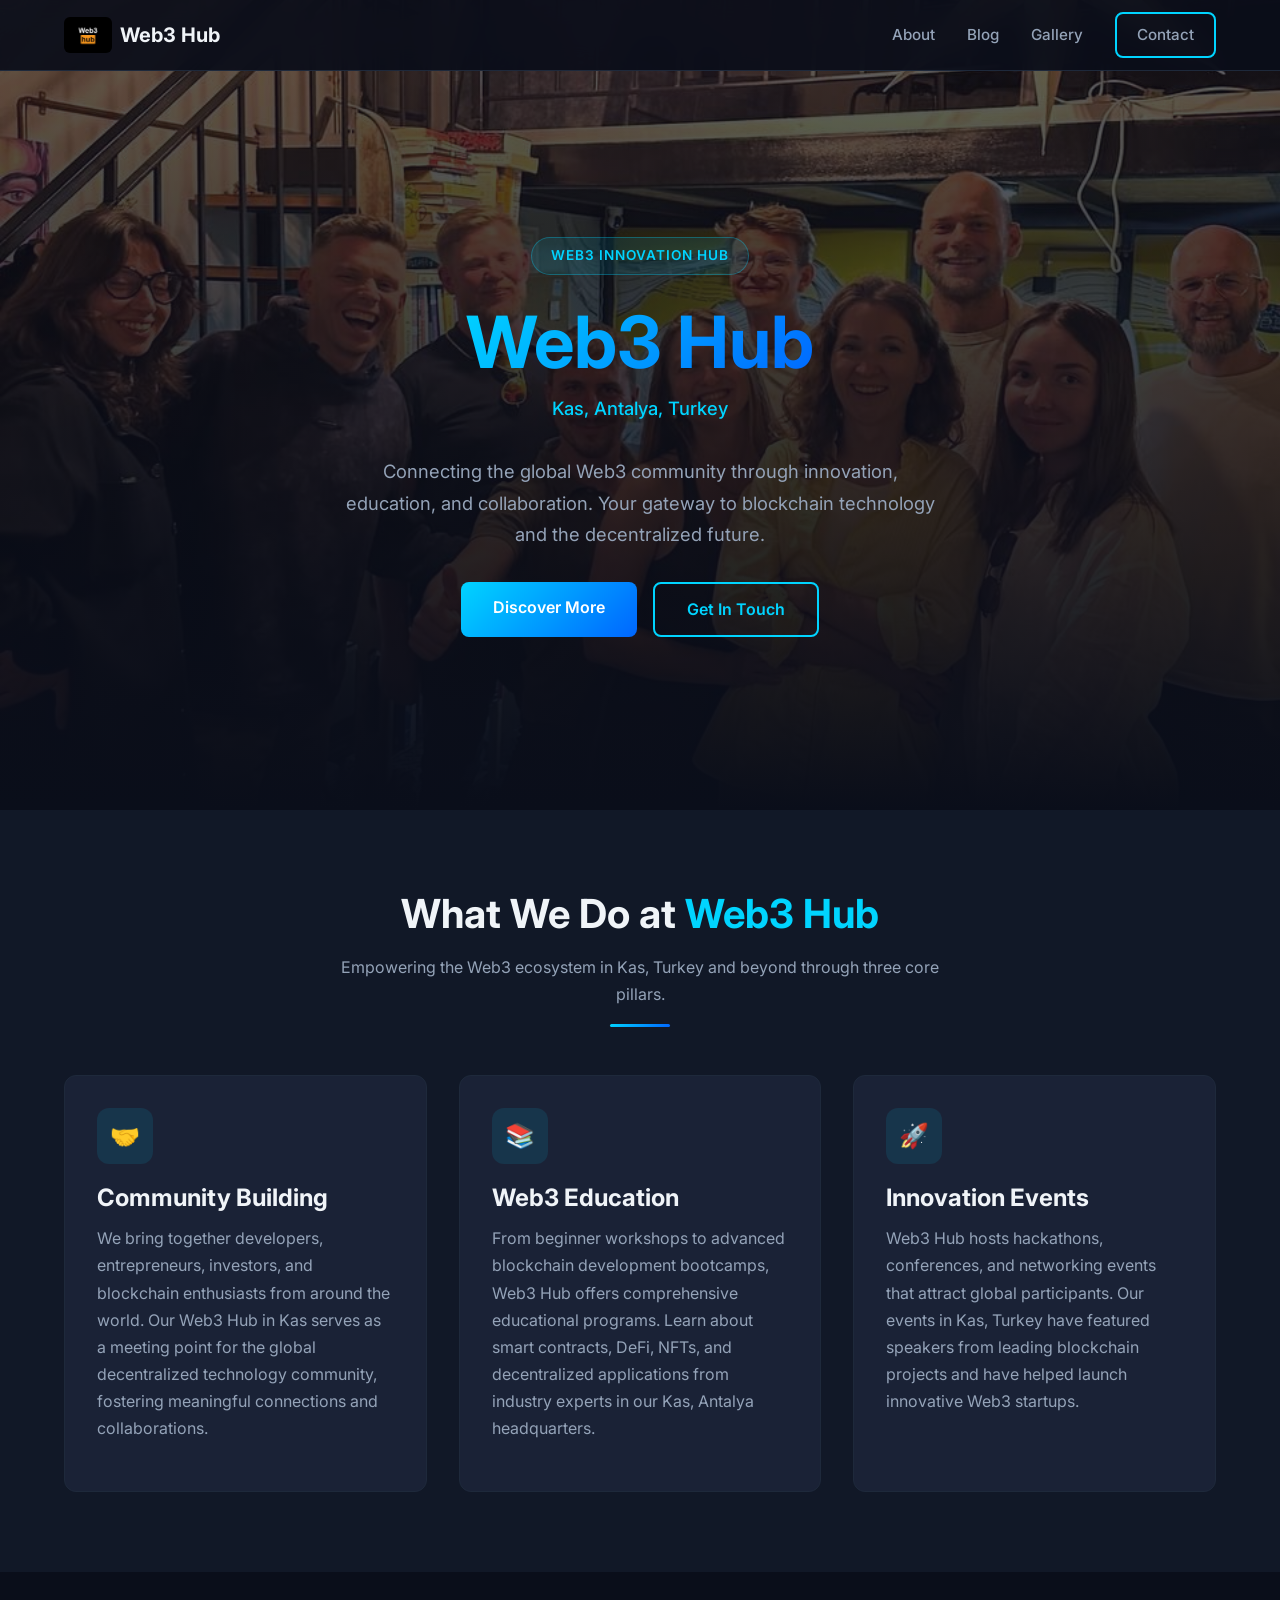
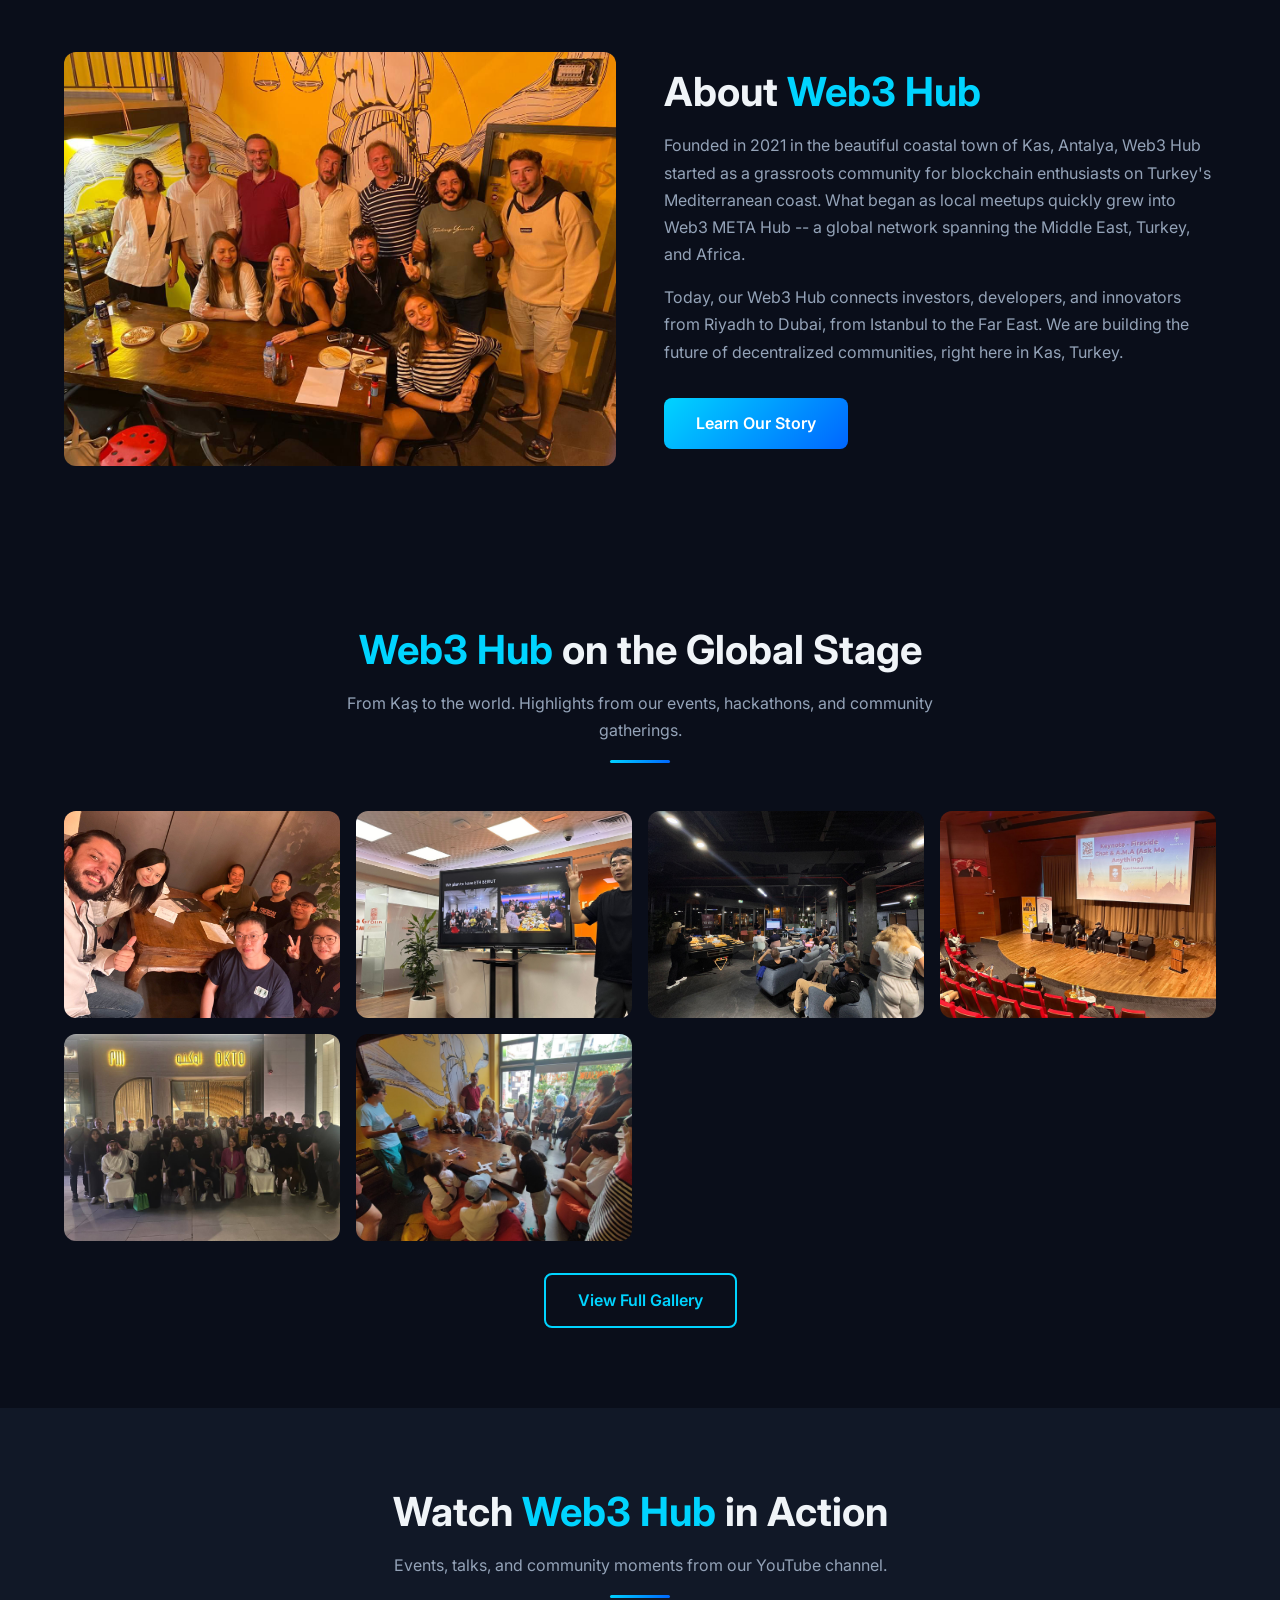
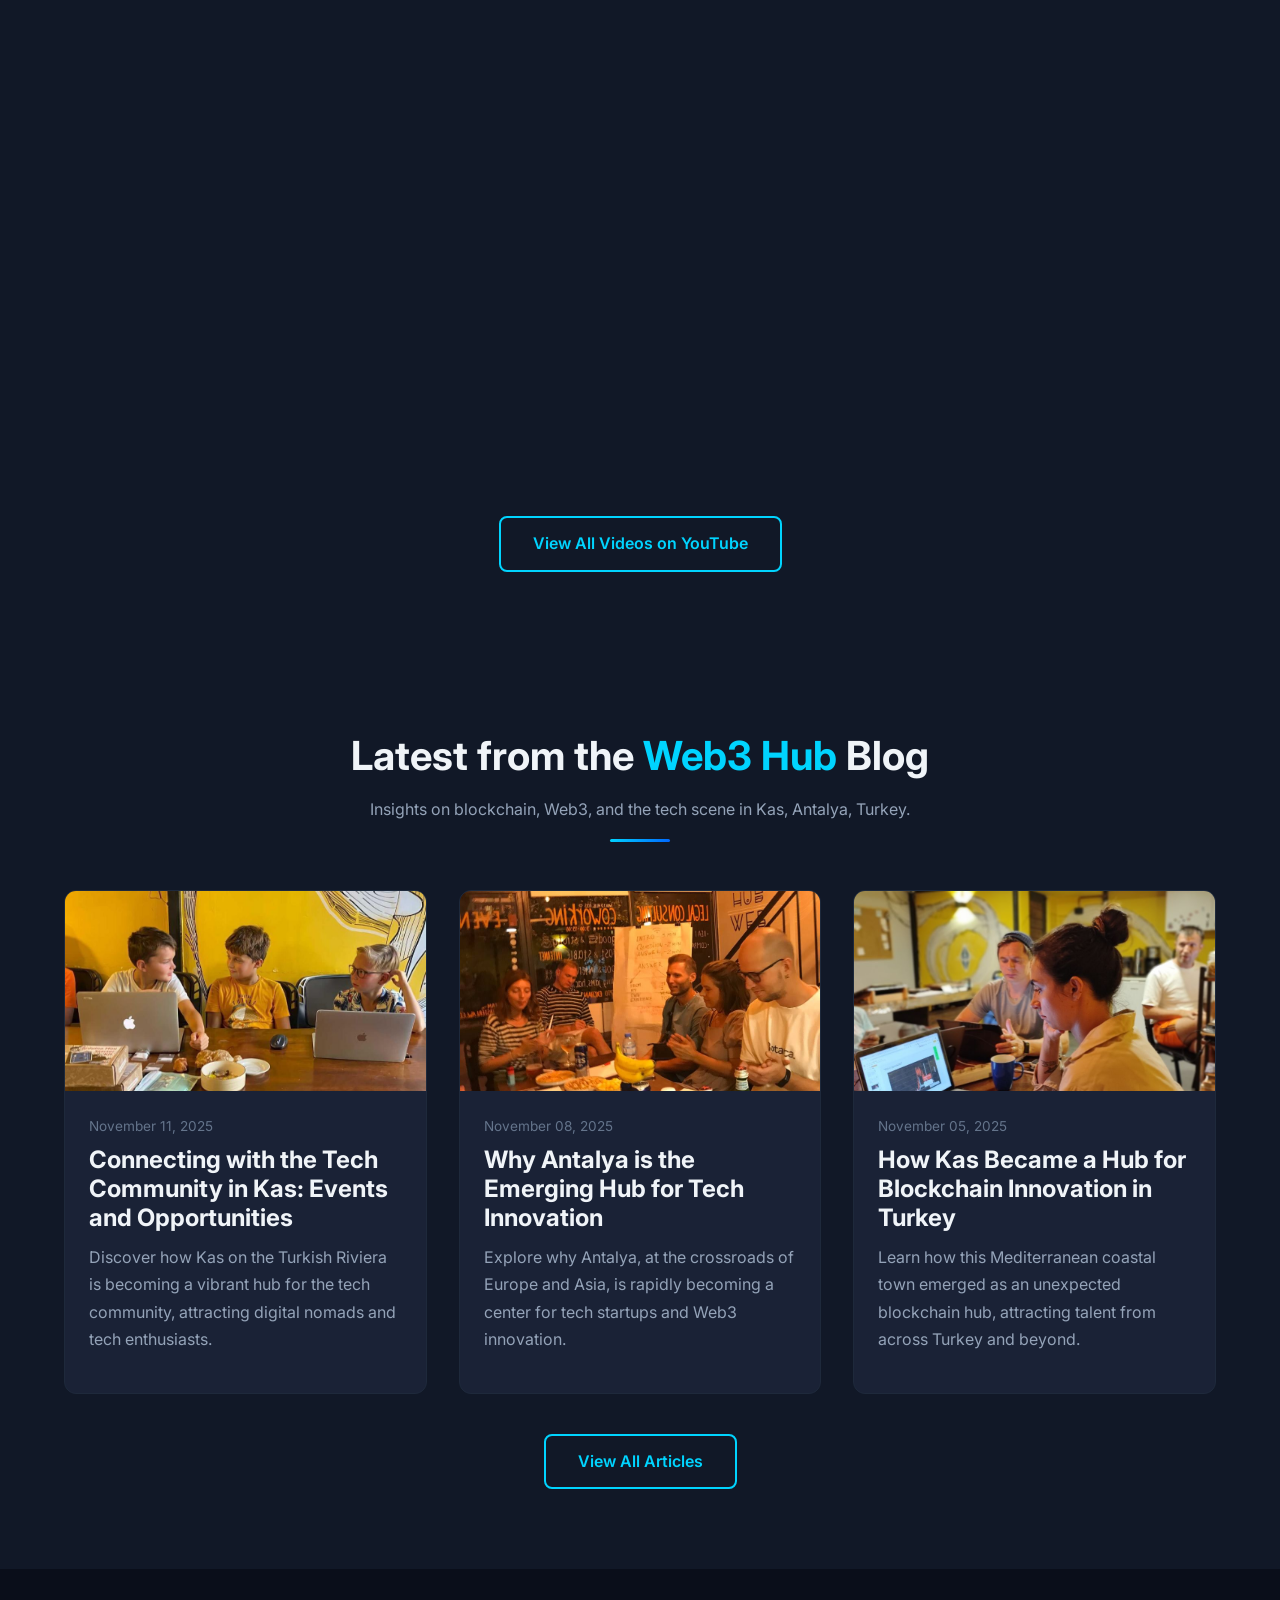
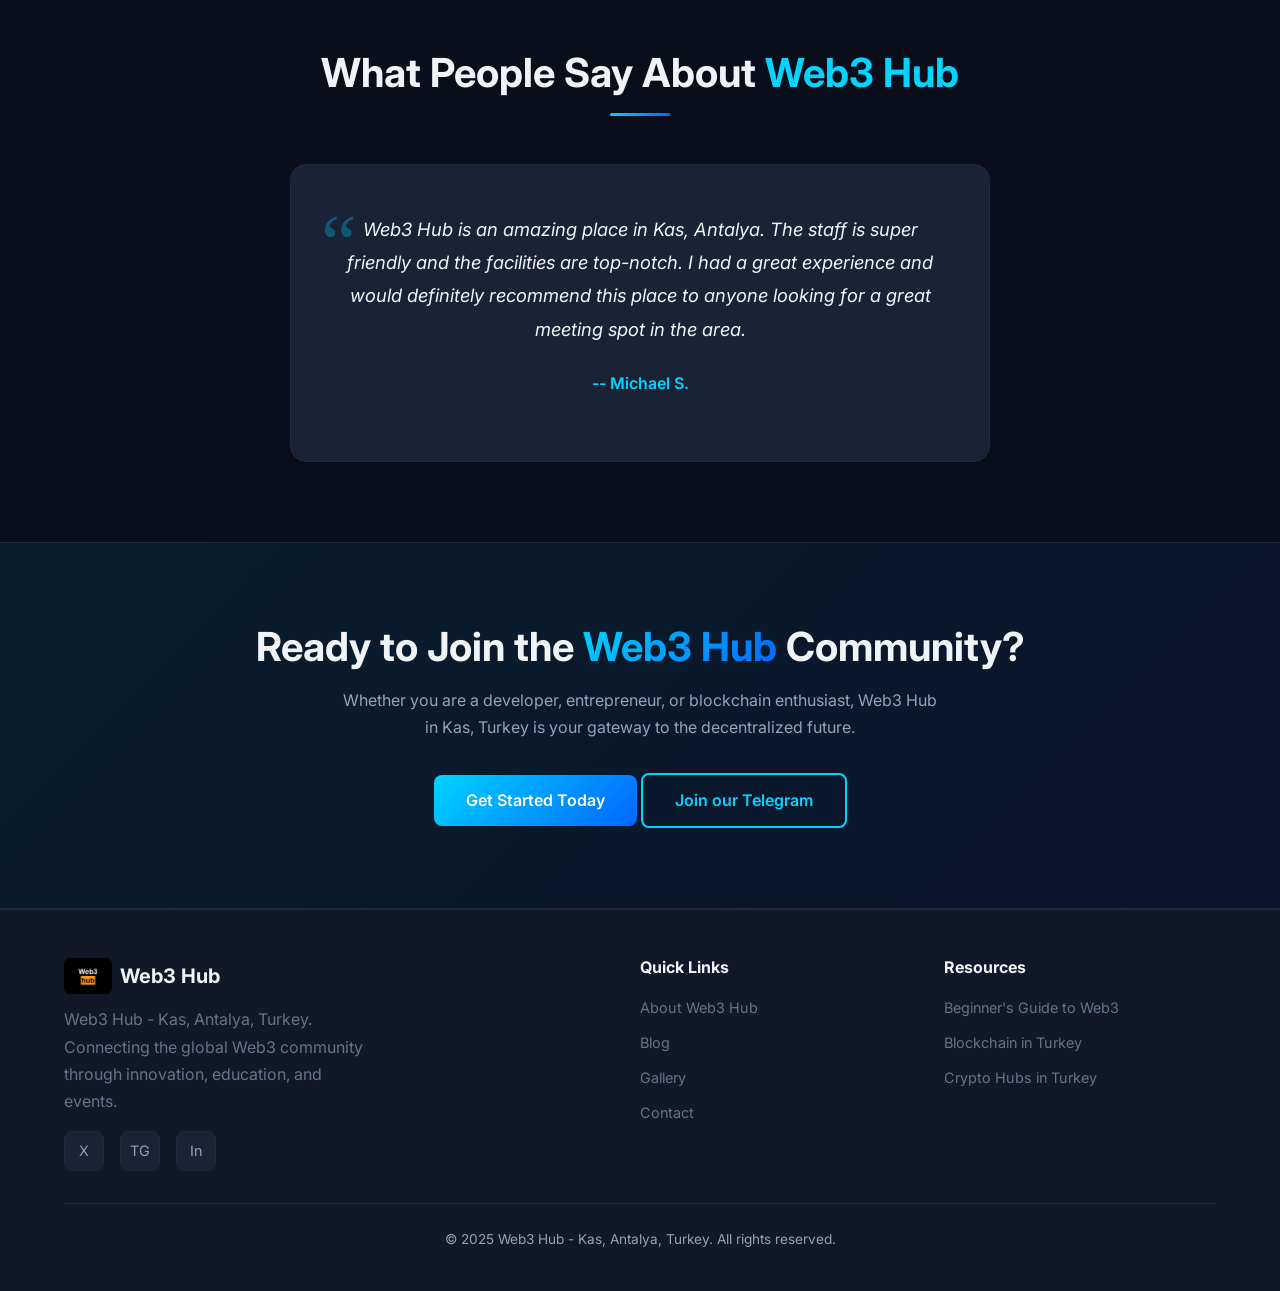
==== commit 0fba3b18: "Remove remaining events footer links from all pages Co-Authored-By: Claude Opus 4.6 (1M context) <no" ====
--- a/index.html
+++ b/index.html
@@ -311,7 +311,6 @@
           <h4>Quick Links</h4>
           <ul>
             <li><a href="about.html">About Web3 Hub</a></li>
-            <li><a href="events.html">Events</a></li>
             <li><a href="blog.html">Blog</a></li>
             <li><a href="gallery.html">Gallery</a></li>
             <li><a href="contact.html">Contact</a></li>
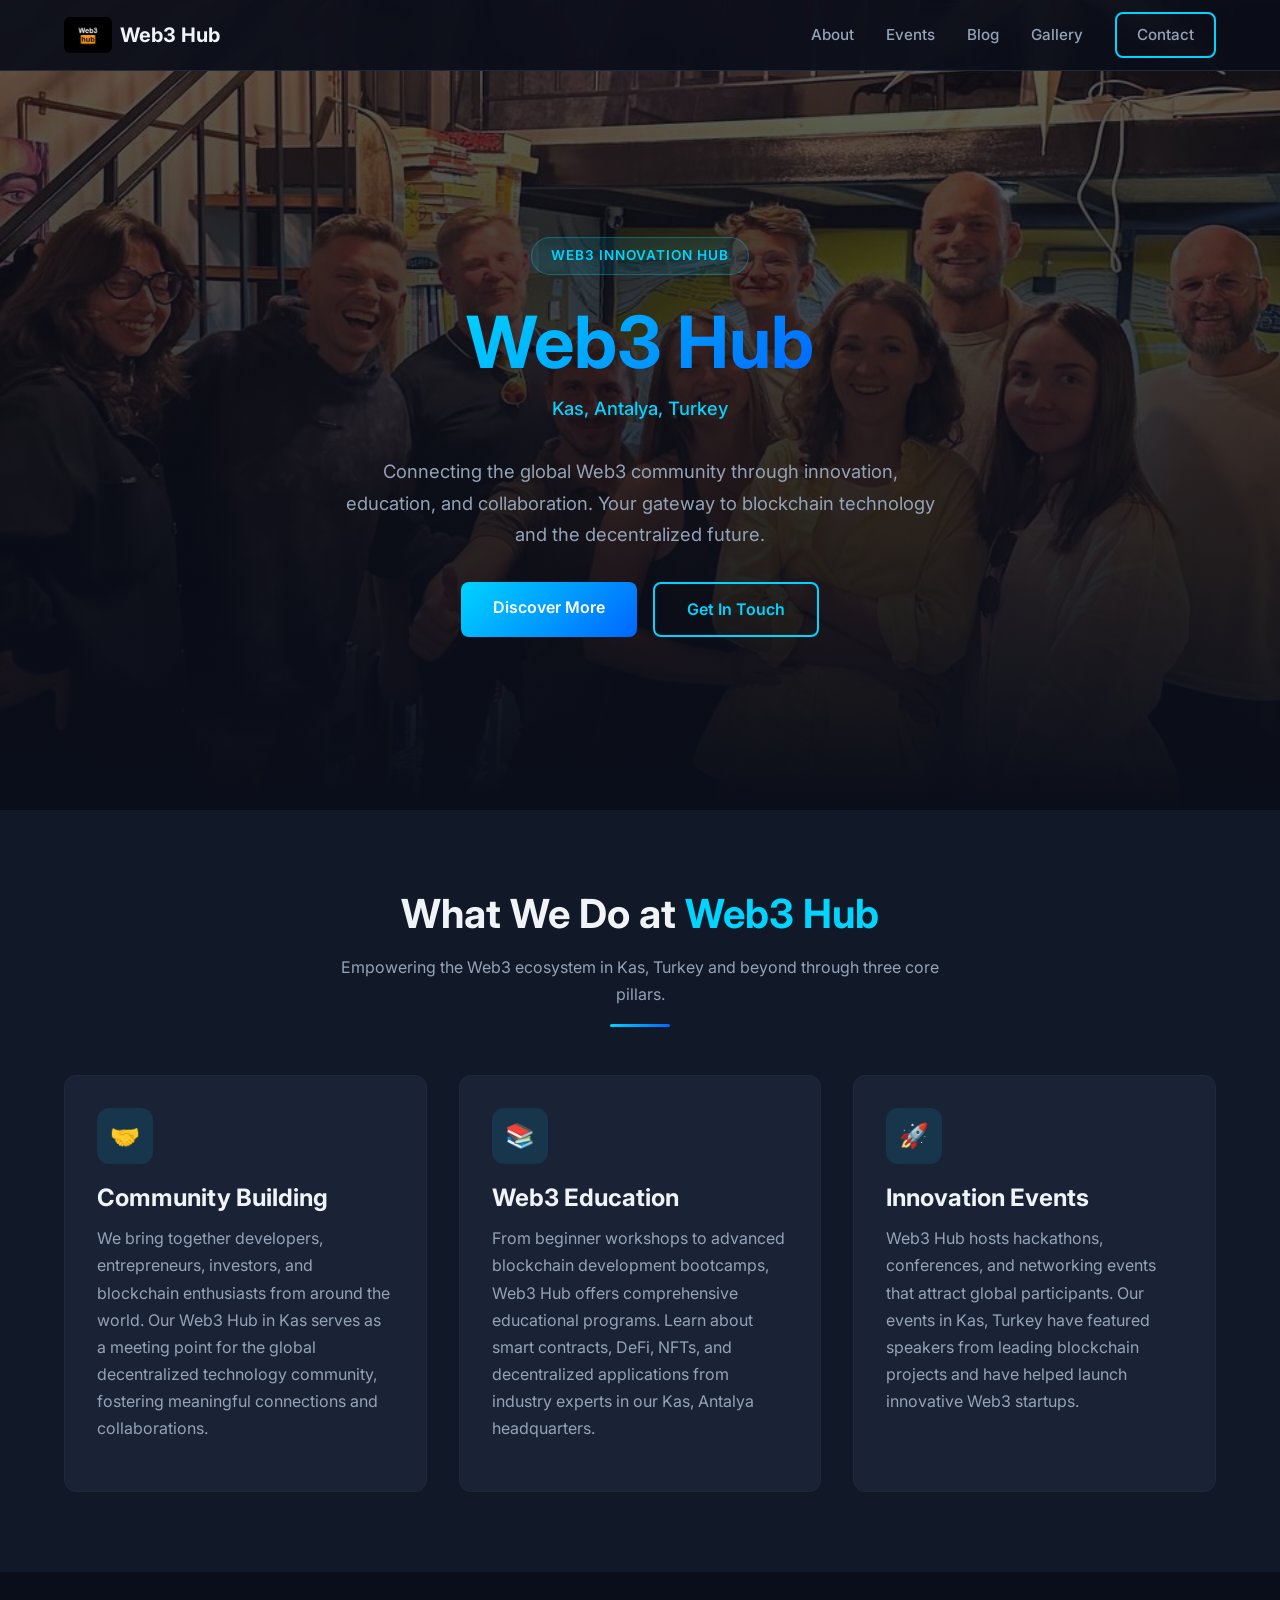
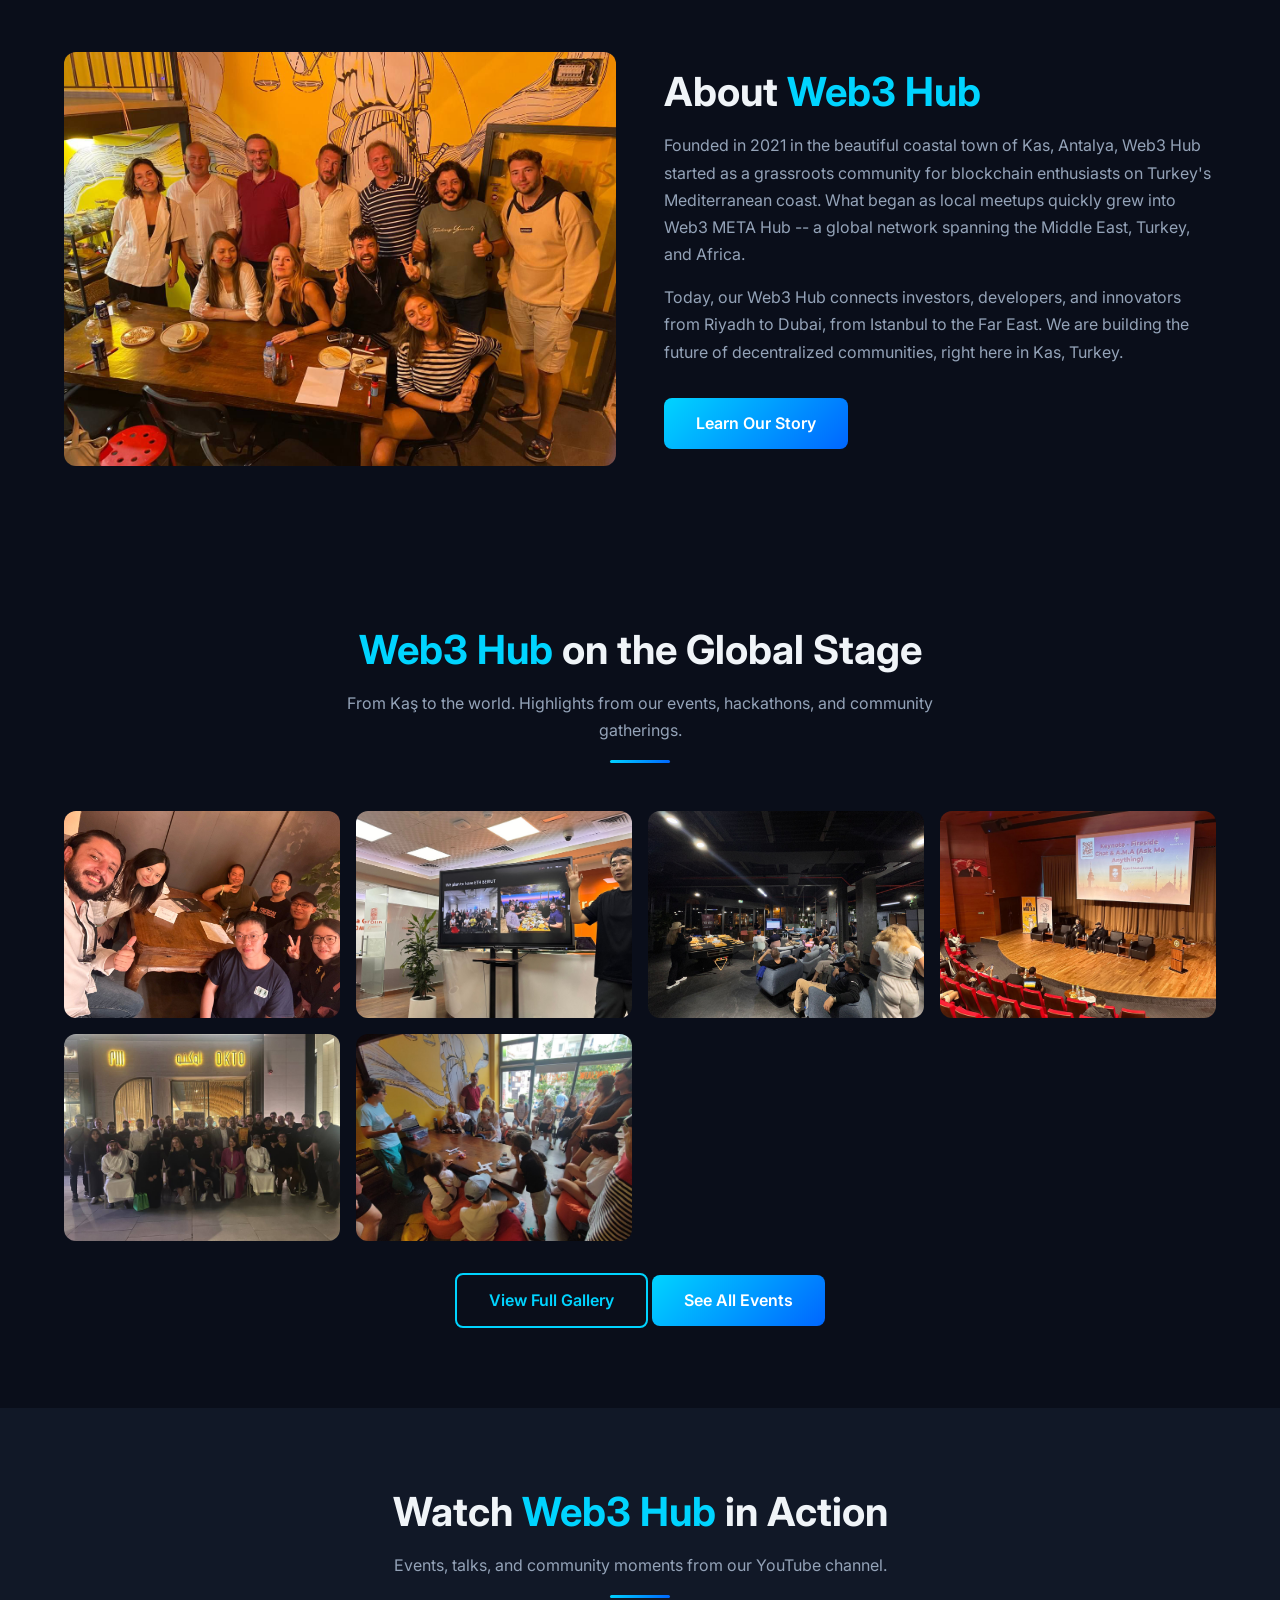
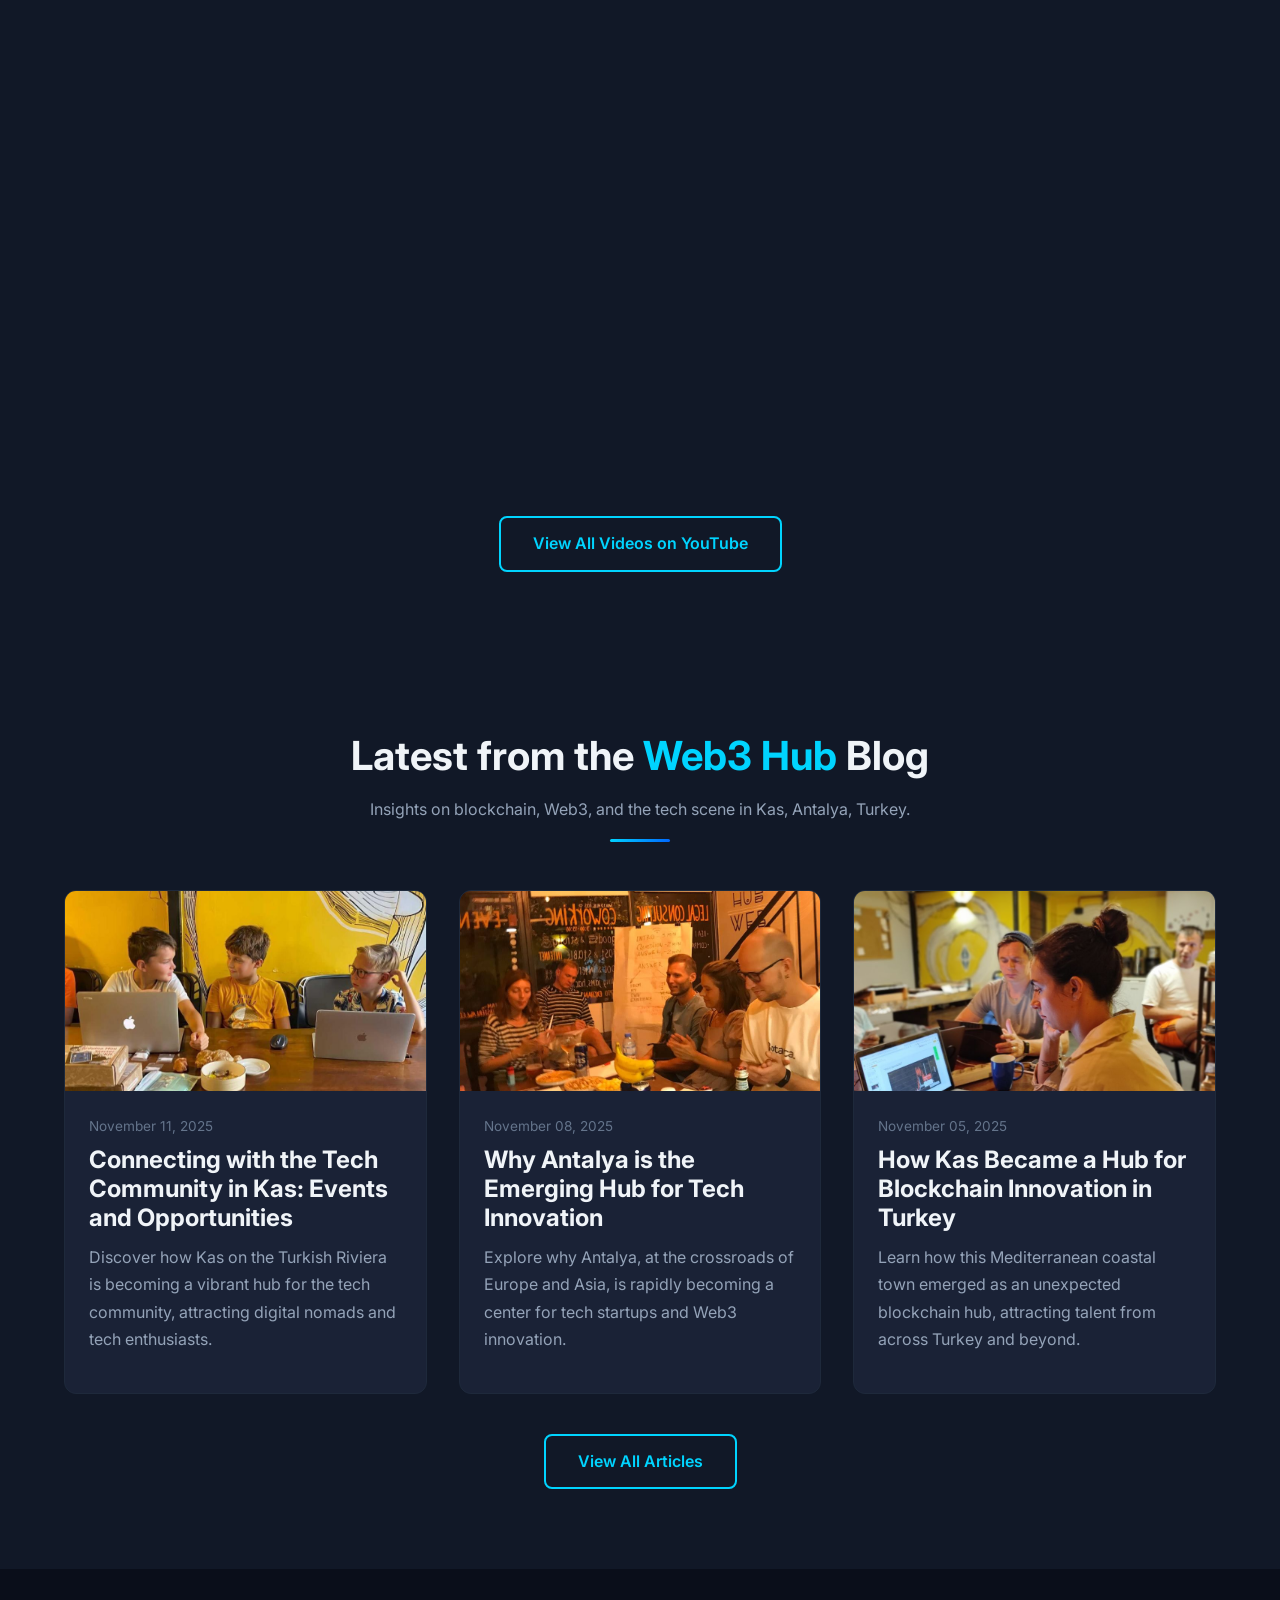
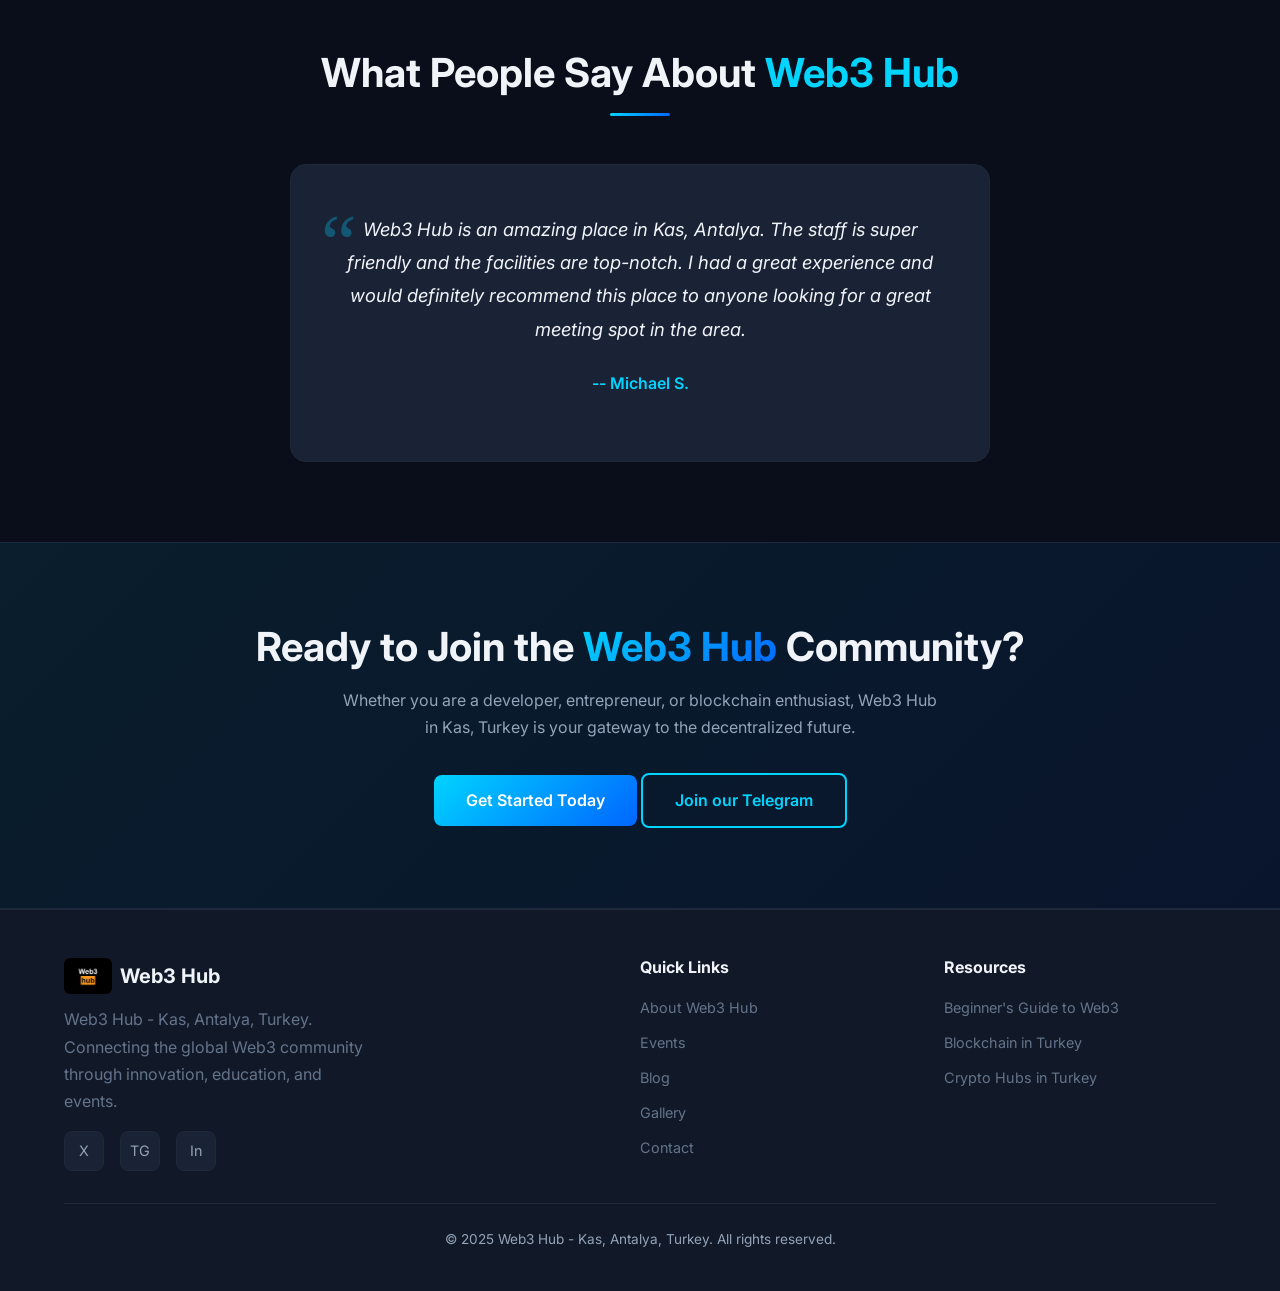
==== commit 6ab89f7f: "Add events link back to nav, footer and homepage on all pages Co-Authored-By: Claude Opus 4.6 (1M co" ====
--- a/index.html
+++ b/index.html
@@ -97,6 +97,7 @@
       </button>
       <ul class="nav-links" id="nav-links">
         <li><a href="about.html">About</a></li>
+        <li><a href="events.html">Events</a></li>
         <li><a href="blog.html">Blog</a></li>
         <li><a href="gallery.html">Gallery</a></li>
         <li><a href="contact.html" class="btn btn-outline" style="padding:0.5rem 1.25rem;">Contact</a></li>
@@ -182,6 +183,7 @@
         </div>
         <div style="text-align:center;margin-top:2rem;">
           <a href="gallery.html" class="btn btn-outline">View Full Gallery</a>
+          <a href="events.html" class="btn btn-primary">See All Events</a>
         </div>
       </div>
     </section>
@@ -311,6 +313,7 @@
           <h4>Quick Links</h4>
           <ul>
             <li><a href="about.html">About Web3 Hub</a></li>
+            <li><a href="events.html">Events</a></li>
             <li><a href="blog.html">Blog</a></li>
             <li><a href="gallery.html">Gallery</a></li>
             <li><a href="contact.html">Contact</a></li>
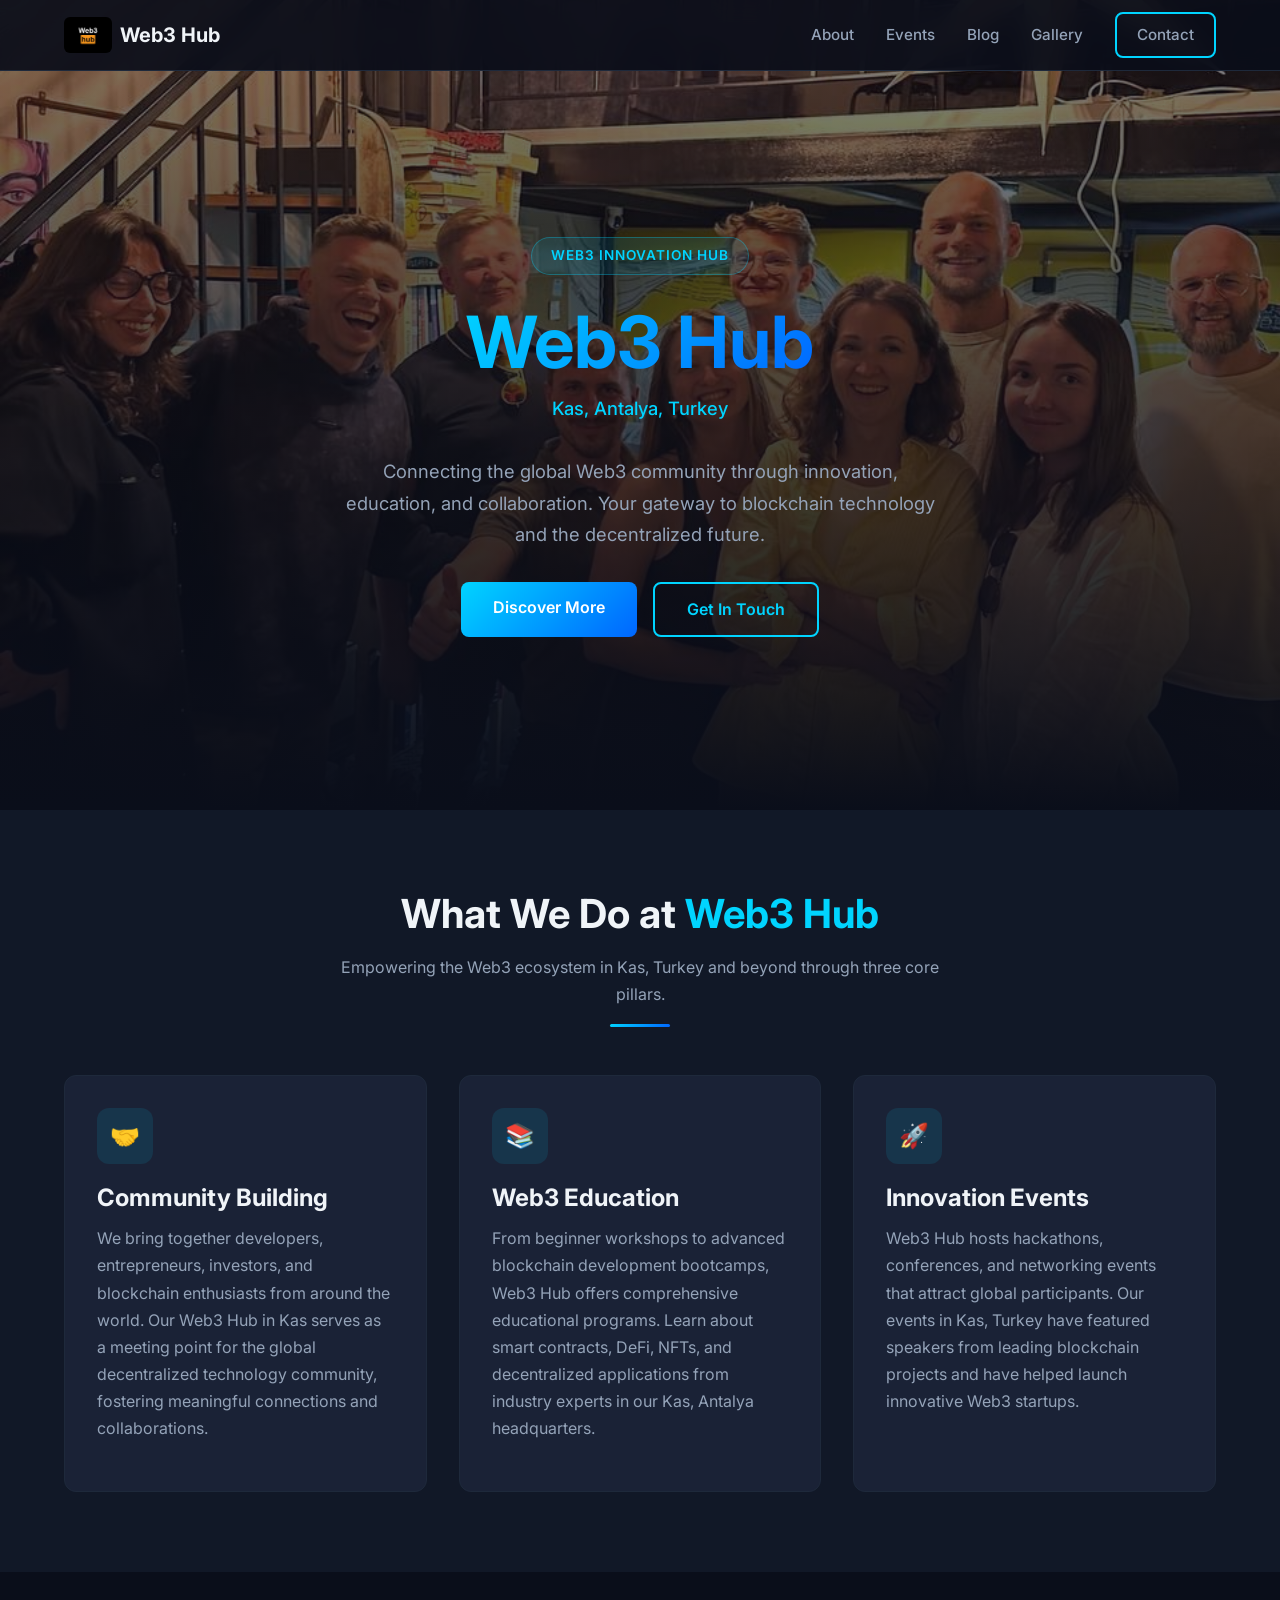
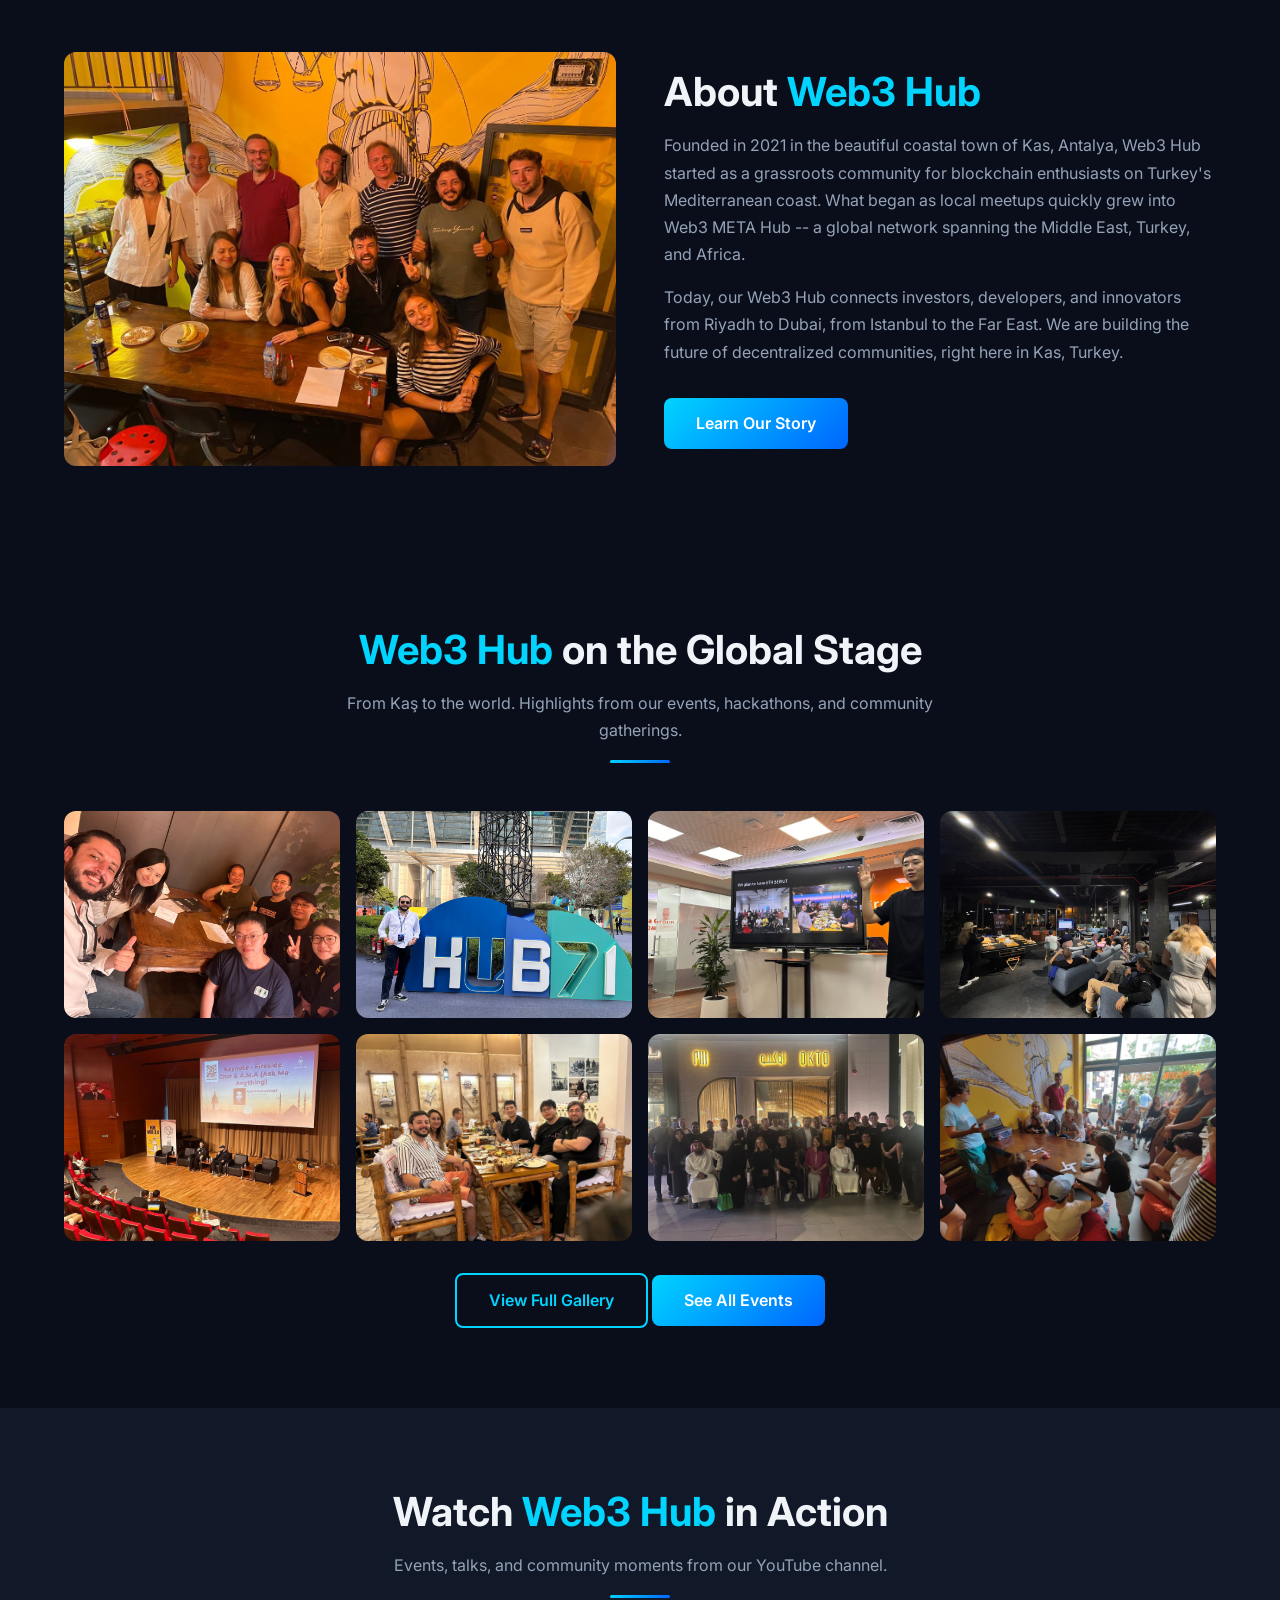
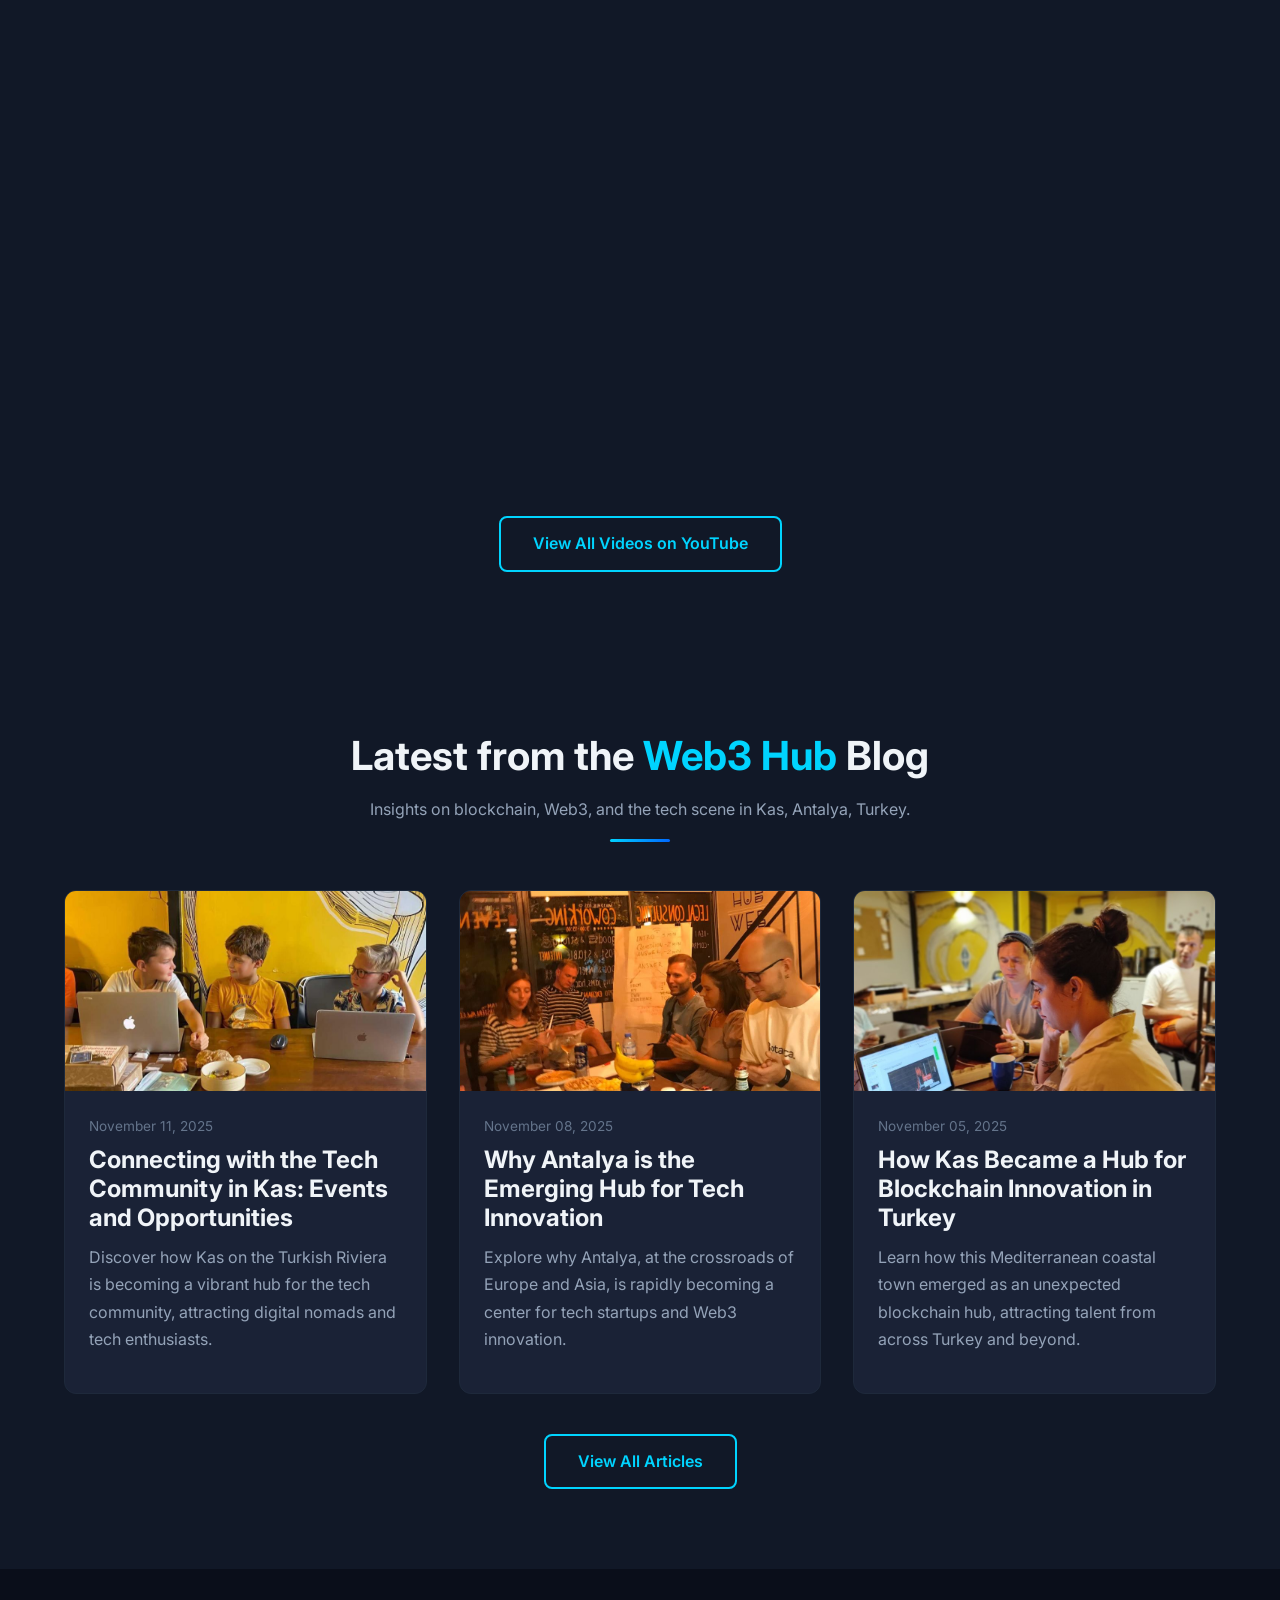
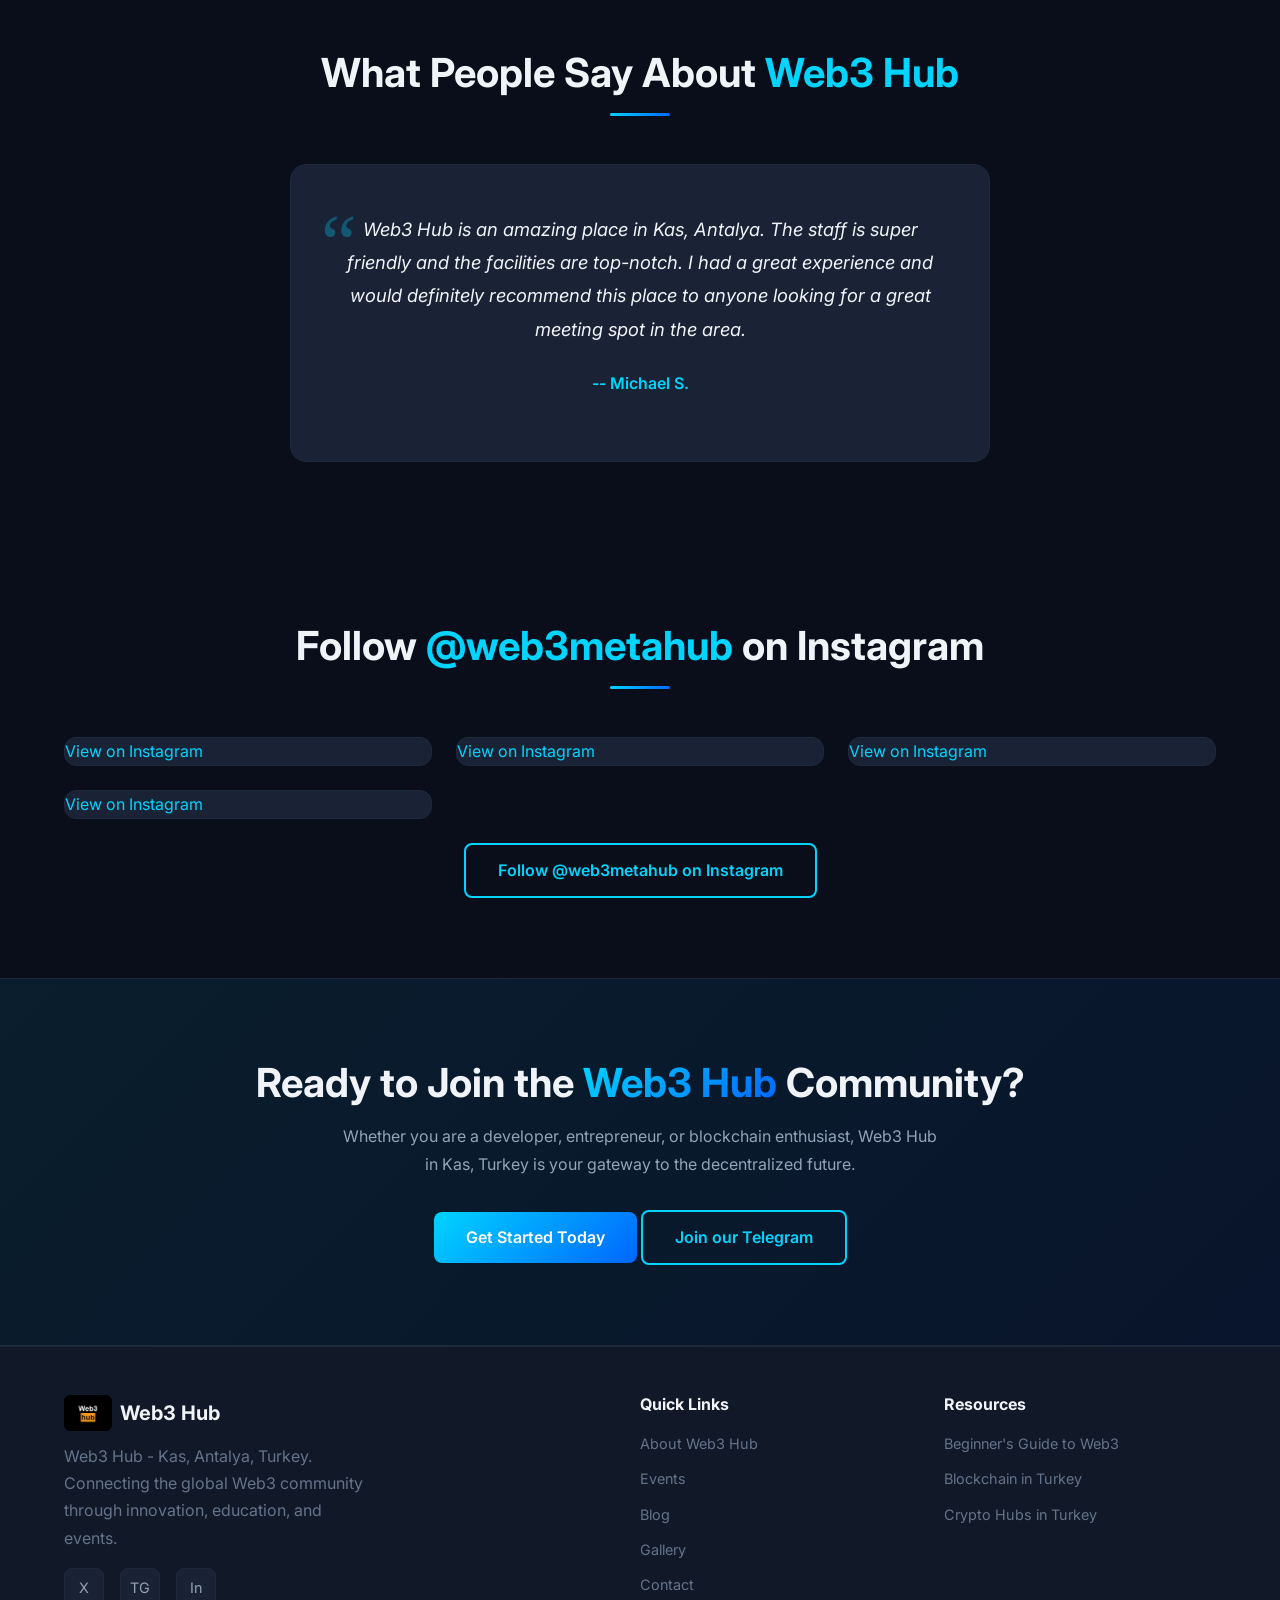
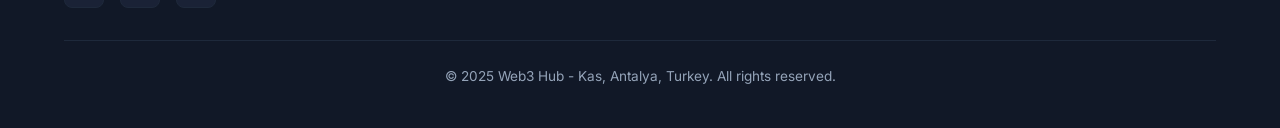
==== commit 012d4490: "Hero photo more visible (0.75), gallery 8 photos, Instagram feed on homepage Co-Authored-By: Claude " ====
--- a/index.html
+++ b/index.html
@@ -175,9 +175,11 @@
         </div>
         <div class="gallery-grid" style="grid-template-columns:repeat(auto-fill,minmax(250px,1fr));gap:1rem;">
           <img src="images/gallery/gallery-01.jpg" alt="Web3 Hub community event in Kaş, Turkey" loading="lazy" style="width:100%;border-radius:12px;aspect-ratio:4/3;object-fit:cover;"/>
+          <img src="images/gallery/gallery-03.jpg" alt="Web3 META Hub blockchain meetup" loading="lazy" style="width:100%;border-radius:12px;aspect-ratio:4/3;object-fit:cover;"/>
           <img src="images/gallery/gallery-05.jpg" alt="Blockchain hackathon at Web3 META Hub" loading="lazy" style="width:100%;border-radius:12px;aspect-ratio:4/3;object-fit:cover;"/>
           <img src="images/gallery/gallery-10.jpg" alt="Web3 Hub speaker panel in Antalya" loading="lazy" style="width:100%;border-radius:12px;aspect-ratio:4/3;object-fit:cover;"/>
           <img src="images/gallery/gallery-15.jpg" alt="Web3 networking event in Kaş, Turkey" loading="lazy" style="width:100%;border-radius:12px;aspect-ratio:4/3;object-fit:cover;"/>
+          <img src="images/gallery/gallery-18.jpg" alt="Web3 Hub community collaboration" loading="lazy" style="width:100%;border-radius:12px;aspect-ratio:4/3;object-fit:cover;"/>
           <img src="images/gallery/gallery-20.jpg" alt="Web3 META Hub workshop session" loading="lazy" style="width:100%;border-radius:12px;aspect-ratio:4/3;object-fit:cover;"/>
           <img src="images/gallery/gallery-25.jpg" alt="Web3 Hub community gathering in Mediterranean Turkey" loading="lazy" style="width:100%;border-radius:12px;aspect-ratio:4/3;object-fit:cover;"/>
         </div>
@@ -278,6 +280,26 @@
         <div class="testimonial">
           <blockquote>Web3 Hub is an amazing place in Kas, Antalya. The staff is super friendly and the facilities are top-notch. I had a great experience and would definitely recommend this place to anyone looking for a great meeting spot in the area.</blockquote>
           <p class="testimonial-author">-- Michael S.</p>
+        </div>
+      </div>
+    </section>
+
+    <!-- Instagram Feed -->
+    <section aria-label="Instagram feed">
+      <div class="container">
+        <div class="section-header">
+          <h2>Follow <span class="accent-text">@web3metahub</span> on Instagram</h2>
+          <div class="section-divider"></div>
+        </div>
+        <div style="display:grid;grid-template-columns:repeat(auto-fill,minmax(300px,1fr));gap:1.5rem;justify-items:center;">
+          <blockquote class="instagram-media" data-instgrm-permalink="https://www.instagram.com/p/DLu-4cMoabo/" data-instgrm-version="14" style="background:#1a2236;border:1px solid #1e293b;border-radius:12px;max-width:400px;min-width:280px;width:100%;padding:0;"><a href="https://www.instagram.com/p/DLu-4cMoabo/" target="_blank" rel="noopener">View on Instagram</a></blockquote>
+          <blockquote class="instagram-media" data-instgrm-permalink="https://www.instagram.com/reel/DQCpgk2jUgj/" data-instgrm-version="14" style="background:#1a2236;border:1px solid #1e293b;border-radius:12px;max-width:400px;min-width:280px;width:100%;padding:0;"><a href="https://www.instagram.com/reel/DQCpgk2jUgj/" target="_blank" rel="noopener">View on Instagram</a></blockquote>
+          <blockquote class="instagram-media" data-instgrm-permalink="https://www.instagram.com/reel/DGh8AZeoR5O/" data-instgrm-version="14" style="background:#1a2236;border:1px solid #1e293b;border-radius:12px;max-width:400px;min-width:280px;width:100%;padding:0;"><a href="https://www.instagram.com/reel/DGh8AZeoR5O/" target="_blank" rel="noopener">View on Instagram</a></blockquote>
+          <blockquote class="instagram-media" data-instgrm-permalink="https://www.instagram.com/reel/C_KwbeiIpHE/" data-instgrm-version="14" style="background:#1a2236;border:1px solid #1e293b;border-radius:12px;max-width:400px;min-width:280px;width:100%;padding:0;"><a href="https://www.instagram.com/reel/C_KwbeiIpHE/" target="_blank" rel="noopener">View on Instagram</a></blockquote>
+        </div>
+        <script async src="//www.instagram.com/embed.js"></script>
+        <div style="text-align:center;margin-top:1.5rem;">
+          <a href="https://www.instagram.com/web3metahub/" class="btn btn-outline" target="_blank" rel="noopener">Follow @web3metahub on Instagram</a>
         </div>
       </div>
     </section>
--- a/css/style.css
+++ b/css/style.css
@@ -111,7 +111,7 @@
 .hero::before {
   content: ''; position: absolute; inset: 0;
   background: url('../images/hero-bg.jpg') center/cover no-repeat;
-  opacity: 0.55; z-index: 0;
+  opacity: 0.75; z-index: 0;
 }
 .hero::after {
   content: ''; position: absolute; inset: 0;
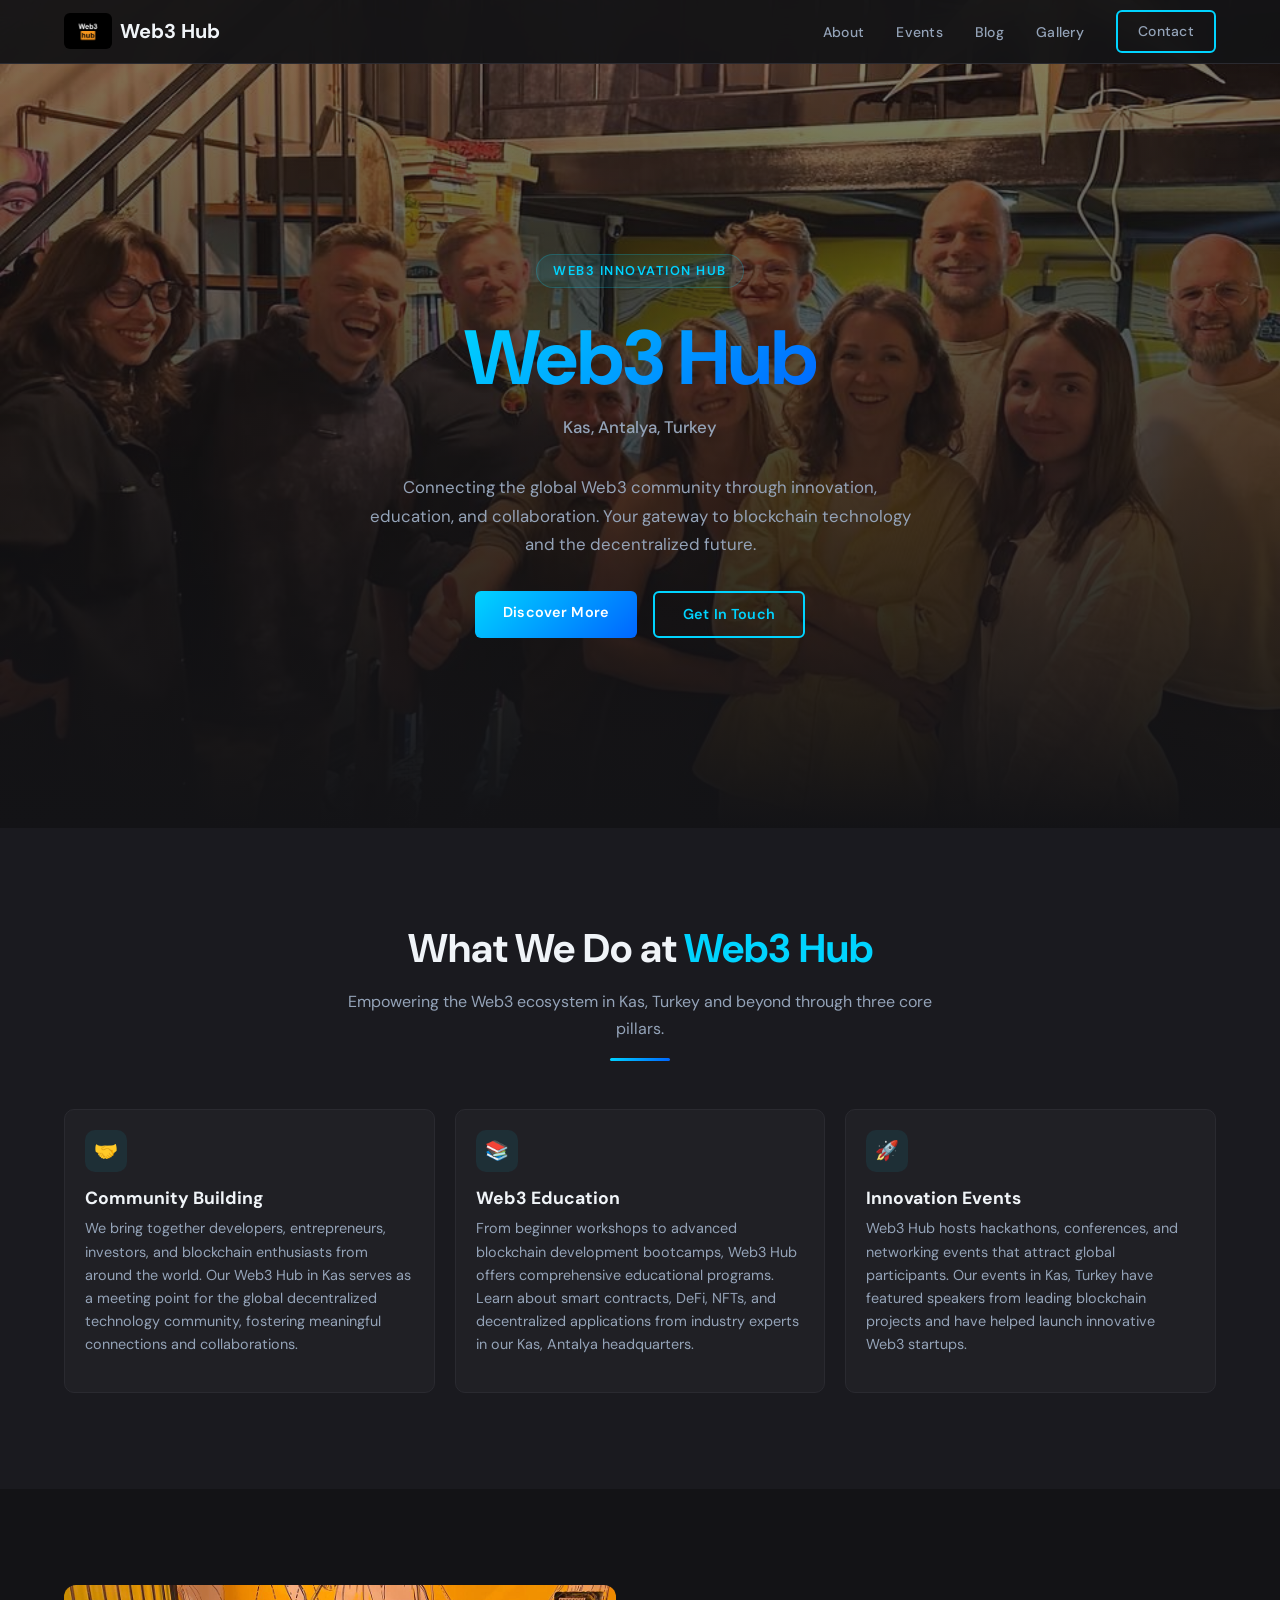
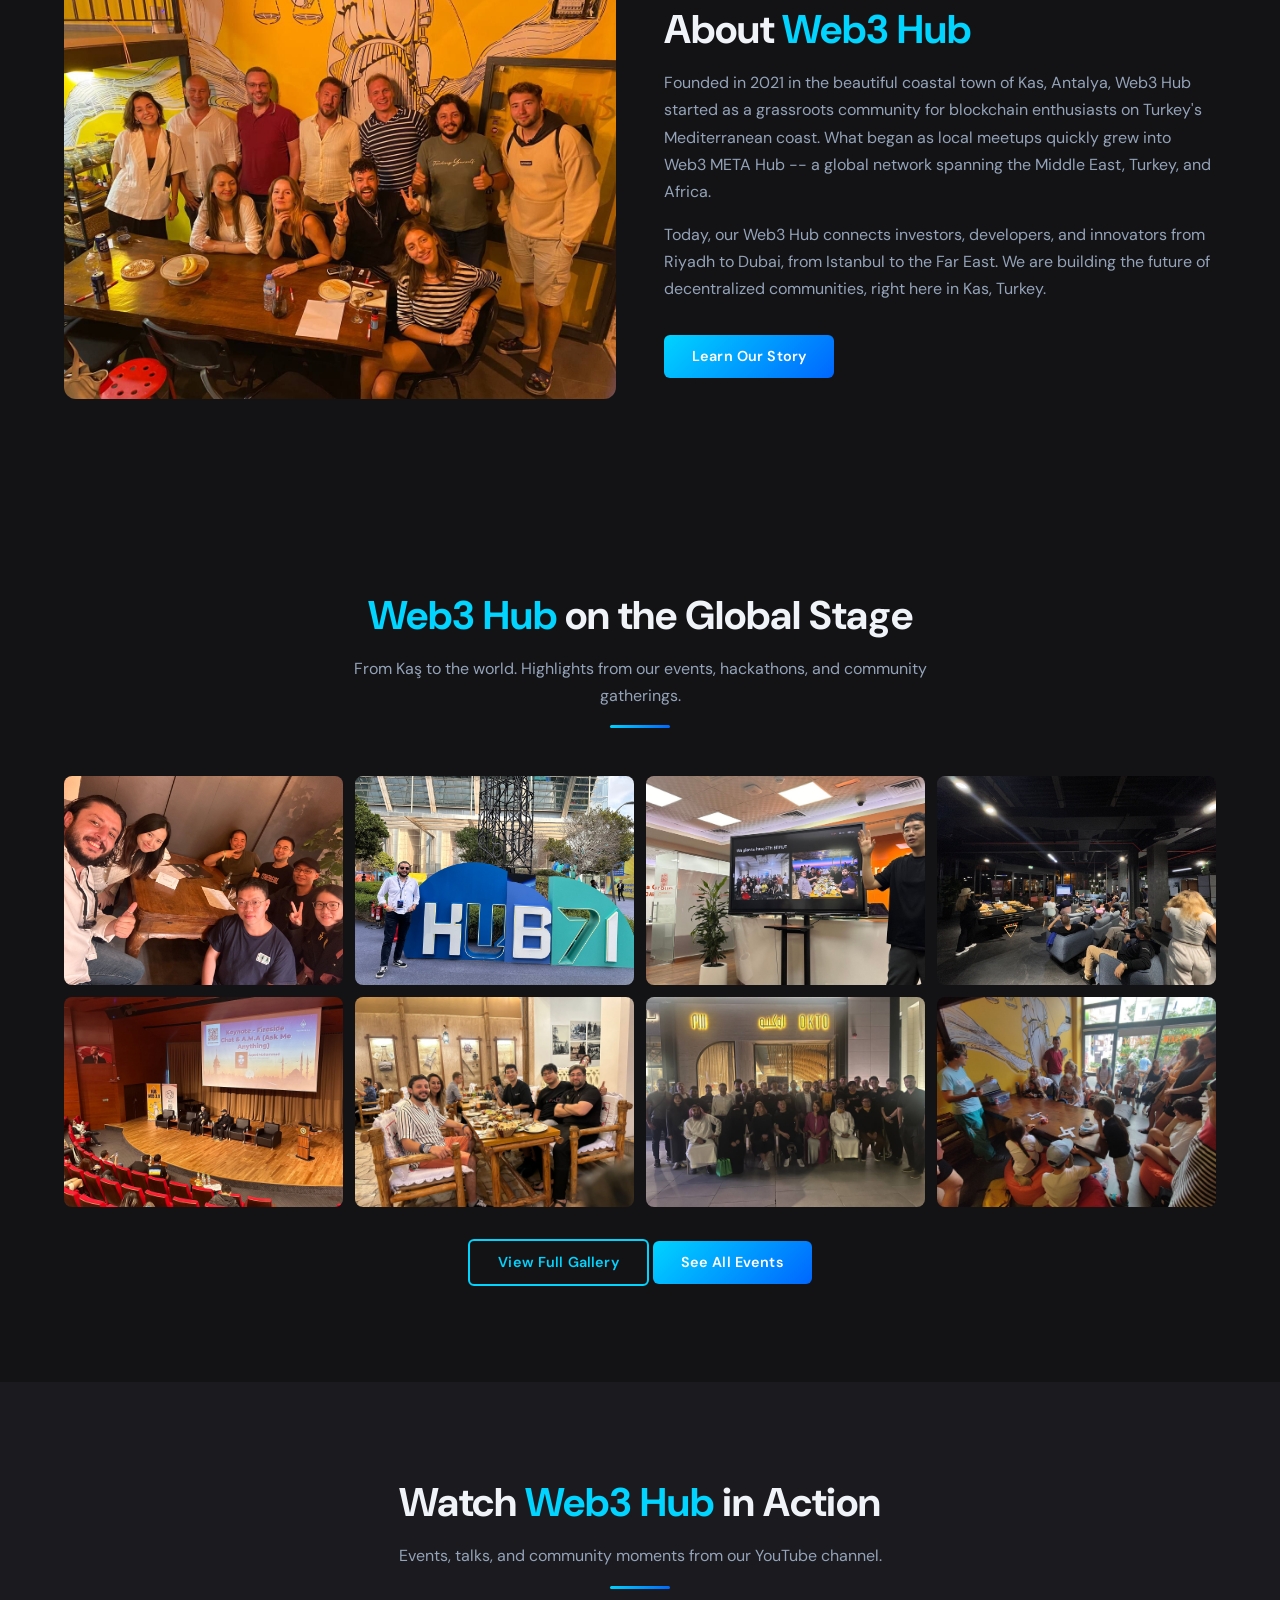
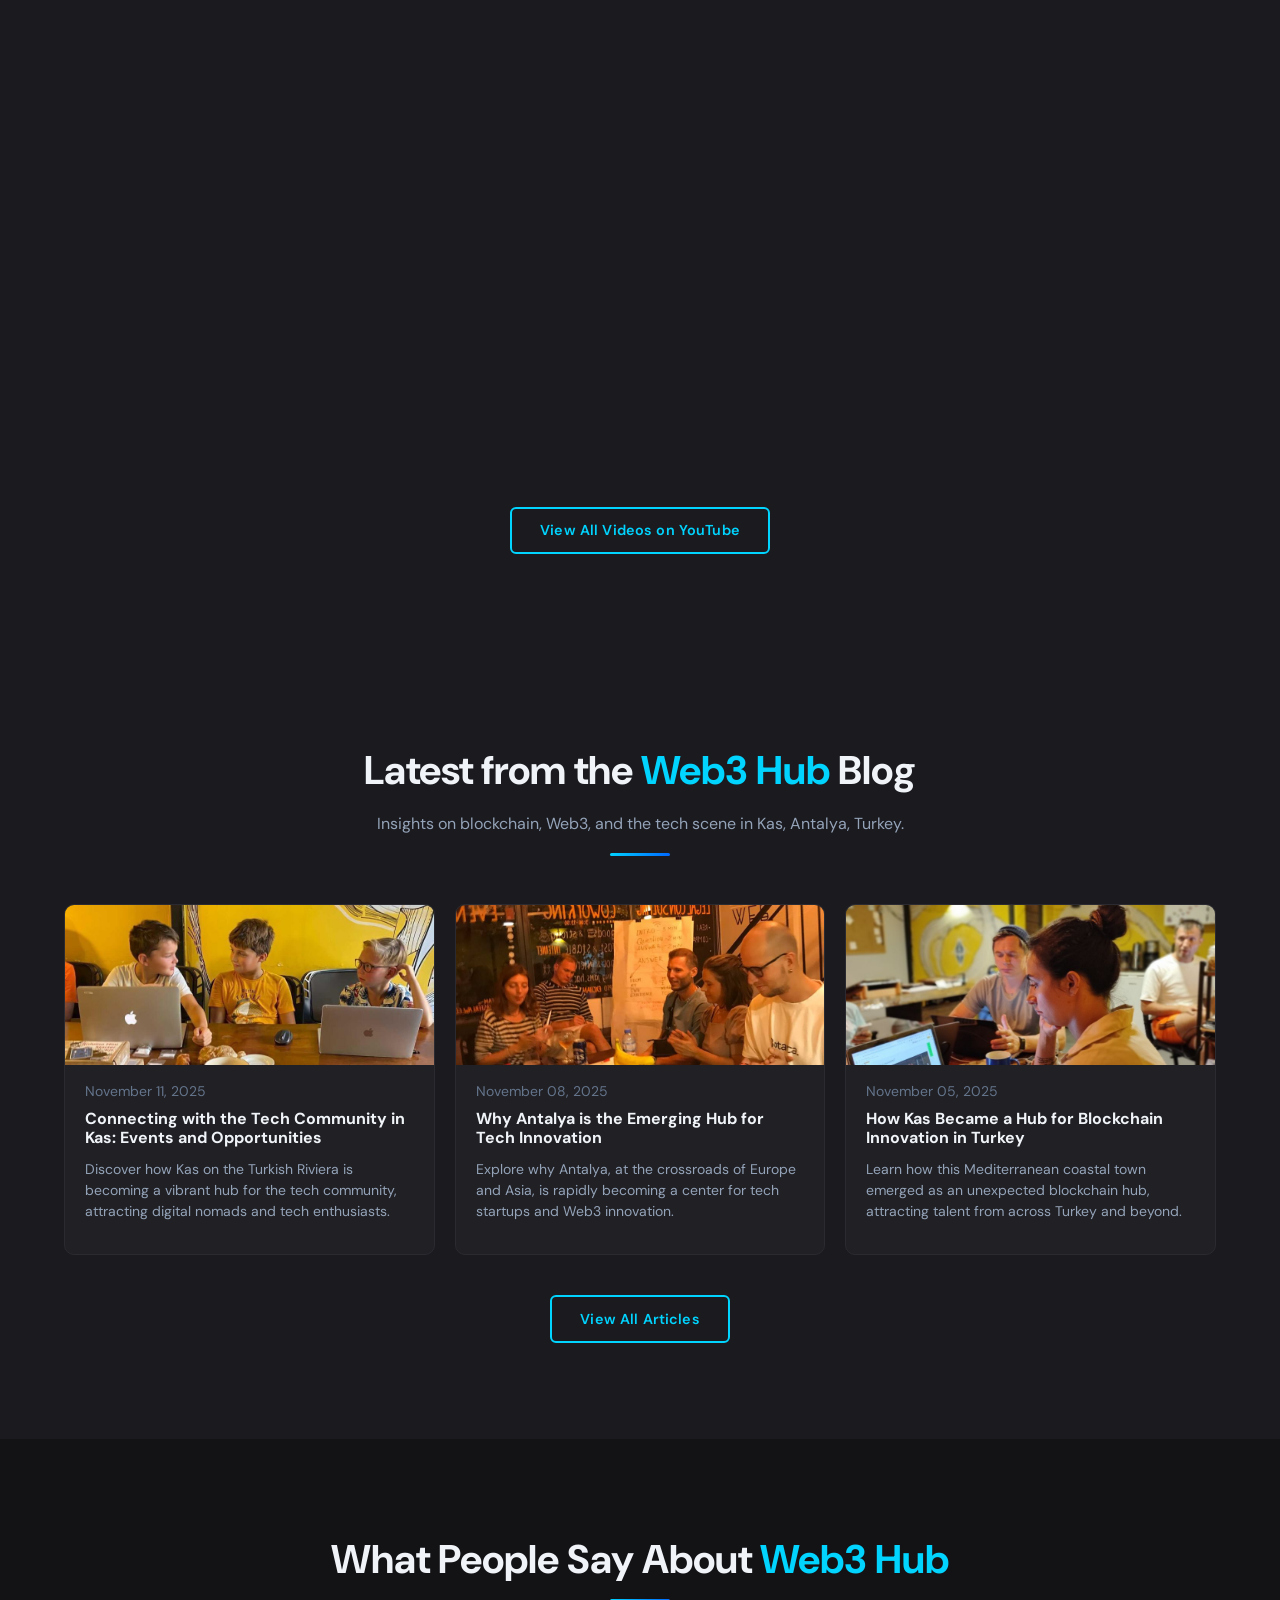
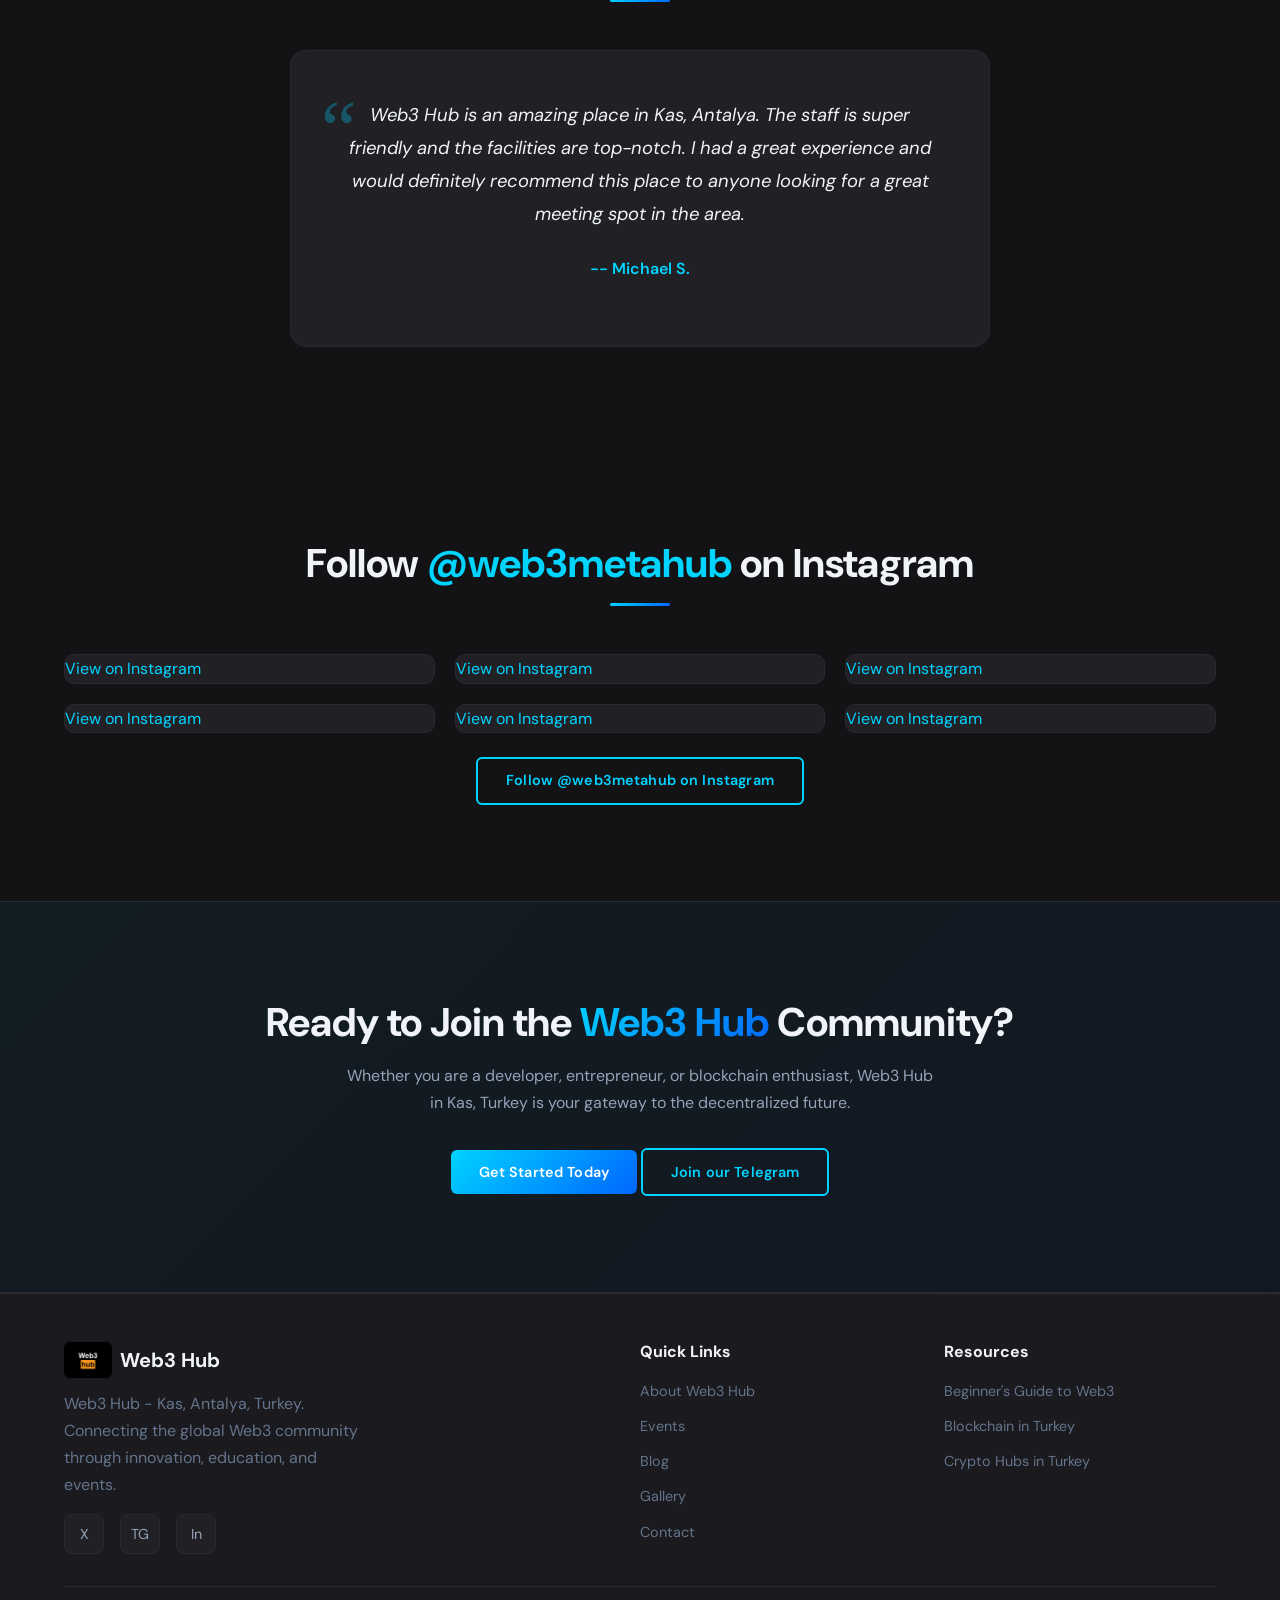
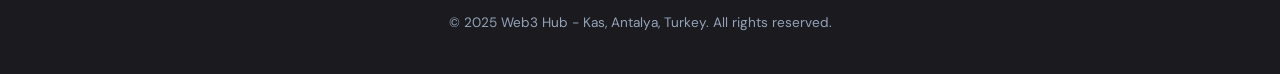
==== commit 7fcf584f: "Redesign: ns.com aesthetic, compact cards, 6 Instagram embeds, DM Sans font Co-Authored-By: Claude O" ====
--- a/index.html
+++ b/index.html
@@ -26,7 +26,7 @@
   <!-- Fonts -->
   <link rel="preconnect" href="https://fonts.googleapis.com"/>
   <link rel="preconnect" href="https://fonts.gstatic.com" crossorigin/>
-  <link href="https://fonts.googleapis.com/css2?family=Inter:wght@400;500;600;700;800&display=swap" rel="stylesheet"/>
+  <link href="https://fonts.googleapis.com/css2?family=DM+Sans:wght@400;500;600;700;800&family=Inter:wght@400;500;600;700;800&display=swap" rel="stylesheet"/>
 
   <link rel="stylesheet" href="css/style.css"/>
 
@@ -173,15 +173,15 @@
           <p>From Kaş to the world. Highlights from our events, hackathons, and community gatherings.</p>
           <div class="section-divider"></div>
         </div>
-        <div class="gallery-grid" style="grid-template-columns:repeat(auto-fill,minmax(250px,1fr));gap:1rem;">
-          <img src="images/gallery/gallery-01.jpg" alt="Web3 Hub community event in Kaş, Turkey" loading="lazy" style="width:100%;border-radius:12px;aspect-ratio:4/3;object-fit:cover;"/>
-          <img src="images/gallery/gallery-03.jpg" alt="Web3 META Hub blockchain meetup" loading="lazy" style="width:100%;border-radius:12px;aspect-ratio:4/3;object-fit:cover;"/>
-          <img src="images/gallery/gallery-05.jpg" alt="Blockchain hackathon at Web3 META Hub" loading="lazy" style="width:100%;border-radius:12px;aspect-ratio:4/3;object-fit:cover;"/>
-          <img src="images/gallery/gallery-10.jpg" alt="Web3 Hub speaker panel in Antalya" loading="lazy" style="width:100%;border-radius:12px;aspect-ratio:4/3;object-fit:cover;"/>
-          <img src="images/gallery/gallery-15.jpg" alt="Web3 networking event in Kaş, Turkey" loading="lazy" style="width:100%;border-radius:12px;aspect-ratio:4/3;object-fit:cover;"/>
-          <img src="images/gallery/gallery-18.jpg" alt="Web3 Hub community collaboration" loading="lazy" style="width:100%;border-radius:12px;aspect-ratio:4/3;object-fit:cover;"/>
-          <img src="images/gallery/gallery-20.jpg" alt="Web3 META Hub workshop session" loading="lazy" style="width:100%;border-radius:12px;aspect-ratio:4/3;object-fit:cover;"/>
-          <img src="images/gallery/gallery-25.jpg" alt="Web3 Hub community gathering in Mediterranean Turkey" loading="lazy" style="width:100%;border-radius:12px;aspect-ratio:4/3;object-fit:cover;"/>
+        <div class="gallery-grid">
+          <img src="images/gallery/gallery-01.jpg" alt="Web3 Hub community event in Kaş, Turkey" loading="lazy" style="width:100%;border-radius:8px;aspect-ratio:4/3;object-fit:cover;"/>
+          <img src="images/gallery/gallery-03.jpg" alt="Web3 META Hub blockchain meetup" loading="lazy" style="width:100%;border-radius:8px;aspect-ratio:4/3;object-fit:cover;"/>
+          <img src="images/gallery/gallery-05.jpg" alt="Blockchain hackathon at Web3 META Hub" loading="lazy" style="width:100%;border-radius:8px;aspect-ratio:4/3;object-fit:cover;"/>
+          <img src="images/gallery/gallery-10.jpg" alt="Web3 Hub speaker panel in Antalya" loading="lazy" style="width:100%;border-radius:8px;aspect-ratio:4/3;object-fit:cover;"/>
+          <img src="images/gallery/gallery-15.jpg" alt="Web3 networking event in Kaş, Turkey" loading="lazy" style="width:100%;border-radius:8px;aspect-ratio:4/3;object-fit:cover;"/>
+          <img src="images/gallery/gallery-18.jpg" alt="Web3 Hub community collaboration" loading="lazy" style="width:100%;border-radius:8px;aspect-ratio:4/3;object-fit:cover;"/>
+          <img src="images/gallery/gallery-20.jpg" alt="Web3 META Hub workshop session" loading="lazy" style="width:100%;border-radius:8px;aspect-ratio:4/3;object-fit:cover;"/>
+          <img src="images/gallery/gallery-25.jpg" alt="Web3 Hub community gathering in Mediterranean Turkey" loading="lazy" style="width:100%;border-radius:8px;aspect-ratio:4/3;object-fit:cover;"/>
         </div>
         <div style="text-align:center;margin-top:2rem;">
           <a href="gallery.html" class="btn btn-outline">View Full Gallery</a>
@@ -291,11 +291,13 @@
           <h2>Follow <span class="accent-text">@web3metahub</span> on Instagram</h2>
           <div class="section-divider"></div>
         </div>
-        <div style="display:grid;grid-template-columns:repeat(auto-fill,minmax(300px,1fr));gap:1.5rem;justify-items:center;">
-          <blockquote class="instagram-media" data-instgrm-permalink="https://www.instagram.com/p/DLu-4cMoabo/" data-instgrm-version="14" style="background:#1a2236;border:1px solid #1e293b;border-radius:12px;max-width:400px;min-width:280px;width:100%;padding:0;"><a href="https://www.instagram.com/p/DLu-4cMoabo/" target="_blank" rel="noopener">View on Instagram</a></blockquote>
-          <blockquote class="instagram-media" data-instgrm-permalink="https://www.instagram.com/reel/DQCpgk2jUgj/" data-instgrm-version="14" style="background:#1a2236;border:1px solid #1e293b;border-radius:12px;max-width:400px;min-width:280px;width:100%;padding:0;"><a href="https://www.instagram.com/reel/DQCpgk2jUgj/" target="_blank" rel="noopener">View on Instagram</a></blockquote>
-          <blockquote class="instagram-media" data-instgrm-permalink="https://www.instagram.com/reel/DGh8AZeoR5O/" data-instgrm-version="14" style="background:#1a2236;border:1px solid #1e293b;border-radius:12px;max-width:400px;min-width:280px;width:100%;padding:0;"><a href="https://www.instagram.com/reel/DGh8AZeoR5O/" target="_blank" rel="noopener">View on Instagram</a></blockquote>
-          <blockquote class="instagram-media" data-instgrm-permalink="https://www.instagram.com/reel/C_KwbeiIpHE/" data-instgrm-version="14" style="background:#1a2236;border:1px solid #1e293b;border-radius:12px;max-width:400px;min-width:280px;width:100%;padding:0;"><a href="https://www.instagram.com/reel/C_KwbeiIpHE/" target="_blank" rel="noopener">View on Instagram</a></blockquote>
+        <div style="display:grid;grid-template-columns:repeat(3,1fr);gap:1.25rem;justify-items:center;">
+          <blockquote class="instagram-media" data-instgrm-permalink="https://www.instagram.com/p/DLu-4cMoabo/" data-instgrm-version="14" style="background:#202025;border:1px solid #2a2a30;border-radius:10px;max-width:400px;min-width:260px;width:100%;padding:0;"><a href="https://www.instagram.com/p/DLu-4cMoabo/" target="_blank" rel="noopener">View on Instagram</a></blockquote>
+          <blockquote class="instagram-media" data-instgrm-permalink="https://www.instagram.com/reel/DQCpgk2jUgj/" data-instgrm-version="14" style="background:#202025;border:1px solid #2a2a30;border-radius:10px;max-width:400px;min-width:260px;width:100%;padding:0;"><a href="https://www.instagram.com/reel/DQCpgk2jUgj/" target="_blank" rel="noopener">View on Instagram</a></blockquote>
+          <blockquote class="instagram-media" data-instgrm-permalink="https://www.instagram.com/reel/DGh8AZeoR5O/" data-instgrm-version="14" style="background:#202025;border:1px solid #2a2a30;border-radius:10px;max-width:400px;min-width:260px;width:100%;padding:0;"><a href="https://www.instagram.com/reel/DGh8AZeoR5O/" target="_blank" rel="noopener">View on Instagram</a></blockquote>
+          <blockquote class="instagram-media" data-instgrm-permalink="https://www.instagram.com/reel/C_KwbeiIpHE/" data-instgrm-version="14" style="background:#202025;border:1px solid #2a2a30;border-radius:10px;max-width:400px;min-width:260px;width:100%;padding:0;"><a href="https://www.instagram.com/reel/C_KwbeiIpHE/" target="_blank" rel="noopener">View on Instagram</a></blockquote>
+          <blockquote class="instagram-media" data-instgrm-permalink="https://www.instagram.com/p/C7qZ8MNIl0E/" data-instgrm-version="14" style="background:#202025;border:1px solid #2a2a30;border-radius:10px;max-width:400px;min-width:260px;width:100%;padding:0;"><a href="https://www.instagram.com/p/C7qZ8MNIl0E/" target="_blank" rel="noopener">View on Instagram</a></blockquote>
+          <blockquote class="instagram-media" data-instgrm-permalink="https://www.instagram.com/p/C9_gEDsIFCz/" data-instgrm-version="14" style="background:#202025;border:1px solid #2a2a30;border-radius:10px;max-width:400px;min-width:260px;width:100%;padding:0;"><a href="https://www.instagram.com/p/C9_gEDsIFCz/" target="_blank" rel="noopener">View on Instagram</a></blockquote>
         </div>
         <script async src="//www.instagram.com/embed.js"></script>
         <div style="text-align:center;margin-top:1.5rem;">
--- a/css/style.css
+++ b/css/style.css
@@ -2,15 +2,15 @@
 *, *::before, *::after { box-sizing: border-box; margin: 0; padding: 0; }
 
 :root {
-  --bg-primary: #0a0e1a;
-  --bg-secondary: #111827;
-  --bg-card: #1a2236;
+  --bg-primary: #131316;
+  --bg-secondary: #1a1a1f;
+  --bg-card: #202025;
   --accent: #00d4ff;
   --accent-dark: #0099cc;
   --text-primary: #f0f4f8;
   --text-secondary: #94a3b8;
   --text-muted: #64748b;
-  --border: #1e293b;
+  --border: #2a2a30;
   --gradient: linear-gradient(135deg, #00d4ff 0%, #0066ff 100%);
   --max-width: 1200px;
   --transition: 0.3s ease;
@@ -19,7 +19,7 @@
 html { scroll-behavior: smooth; font-size: 16px; }
 
 body {
-  font-family: 'Inter', -apple-system, BlinkMacSystemFont, 'Segoe UI', sans-serif;
+  font-family: 'DM Sans', 'Inter', -apple-system, BlinkMacSystemFont, 'Segoe UI', sans-serif;
   background: var(--bg-primary);
   color: var(--text-primary);
   line-height: 1.7;
@@ -50,9 +50,9 @@
 
 /* ===== Buttons ===== */
 .btn {
-  display: inline-block; padding: 0.75rem 2rem; border-radius: 8px;
-  font-weight: 600; font-size: 1rem; cursor: pointer; transition: all var(--transition);
-  border: none; text-align: center;
+  display: inline-block; padding: 0.6rem 1.75rem; border-radius: 6px;
+  font-weight: 600; font-size: 0.9rem; cursor: pointer; transition: all var(--transition);
+  border: none; text-align: center; letter-spacing: 0.01em;
 }
 .btn-primary { background: var(--gradient); color: #fff; }
 .btn-primary:hover { transform: translateY(-2px); box-shadow: 0 8px 25px rgba(0, 212, 255, 0.3); color: #fff; }
@@ -62,8 +62,8 @@
 /* ===== Header / Navigation ===== */
 .site-header {
   position: fixed; top: 0; left: 0; right: 0; z-index: 1000;
-  background: rgba(10, 14, 26, 0.92); backdrop-filter: blur(12px);
-  border-bottom: 1px solid var(--border); padding: 0.75rem 0;
+  background: rgba(19, 19, 22, 0.95); backdrop-filter: blur(16px);
+  border-bottom: 1px solid var(--border); padding: 0.6rem 0;
 }
 .nav-container {
   display: flex; align-items: center; justify-content: space-between;
@@ -78,8 +78,8 @@
 
 .nav-links { display: flex; align-items: center; gap: 2rem; list-style: none; }
 .nav-links a {
-  color: var(--text-secondary); font-weight: 500; font-size: 0.95rem;
-  transition: color var(--transition);
+  color: var(--text-secondary); font-weight: 500; font-size: 0.875rem;
+  transition: color var(--transition); letter-spacing: 0.02em;
 }
 .nav-links a:hover, .nav-links a.active { color: var(--accent); }
 
@@ -104,32 +104,32 @@
 
 /* ===== Hero Section ===== */
 .hero {
-  position: relative; min-height: 90vh; display: flex; align-items: center;
+  position: relative; min-height: 92vh; display: flex; align-items: center;
   justify-content: center; text-align: center; padding: 8rem 1.5rem 4rem;
   overflow: hidden;
 }
 .hero::before {
   content: ''; position: absolute; inset: 0;
   background: url('../images/hero-bg.jpg') center/cover no-repeat;
-  opacity: 0.75; z-index: 0;
+  opacity: 0.6; z-index: 0;
 }
 .hero::after {
   content: ''; position: absolute; inset: 0;
-  background: linear-gradient(180deg, rgba(10,14,26,0.3) 0%, var(--bg-primary) 100%);
+  background: linear-gradient(180deg, rgba(19,19,22,0.15) 0%, var(--bg-primary) 100%);
   z-index: 1;
 }
 .hero-content { position: relative; z-index: 2; max-width: 800px; }
 .hero-badge {
-  display: inline-block; padding: 0.4rem 1.2rem; border-radius: 50px;
-  background: rgba(0, 212, 255, 0.1); border: 1px solid rgba(0, 212, 255, 0.3);
-  color: var(--accent); font-size: 0.85rem; font-weight: 600; margin-bottom: 1.5rem;
-  text-transform: uppercase; letter-spacing: 1px;
-}
-.hero h1 { font-size: clamp(2.5rem, 6vw, 4.5rem); margin-bottom: 0.5rem; }
+  display: inline-block; padding: 0.35rem 1rem; border-radius: 50px;
+  background: rgba(0, 212, 255, 0.08); border: 1px solid rgba(0, 212, 255, 0.2);
+  color: var(--accent); font-size: 0.8rem; font-weight: 600; margin-bottom: 1.5rem;
+  text-transform: uppercase; letter-spacing: 1.5px;
+}
+.hero h1 { font-size: clamp(2.5rem, 6vw, 5rem); margin-bottom: 0.5rem; font-weight: 800; letter-spacing: -0.02em; }
 .hero-location {
-  font-size: 1.25rem; color: var(--accent); margin-bottom: 1rem; font-weight: 500;
-}
-.hero p { font-size: 1.15rem; max-width: 600px; margin: 0 auto 2rem; }
+  font-size: 1.1rem; color: var(--accent); margin-bottom: 1rem; font-weight: 500;
+}
+.hero p { font-size: 1.05rem; max-width: 560px; margin: 0 auto 2rem; color: var(--text-secondary); }
 .hero-buttons { display: flex; gap: 1rem; justify-content: center; flex-wrap: wrap; }
 
 .hero-page {
@@ -140,7 +140,7 @@
 .hero-page p { max-width: 600px; margin: 0 auto; }
 
 /* ===== Sections ===== */
-section { padding: 5rem 0; }
+section { padding: 6rem 0; }
 .section-header { text-align: center; margin-bottom: 3rem; }
 .section-header p { max-width: 600px; margin: 0.5rem auto 0; }
 .section-divider {
@@ -152,21 +152,23 @@
 
 /* ===== Cards Grid ===== */
 .cards-grid {
-  display: grid; grid-template-columns: repeat(auto-fit, minmax(300px, 1fr)); gap: 2rem;
+  display: grid; grid-template-columns: repeat(auto-fit, minmax(260px, 1fr)); gap: 1.25rem;
 }
 
 .card {
-  background: var(--bg-card); border-radius: 12px; padding: 2rem;
+  background: var(--bg-card); border-radius: 10px; padding: 1.25rem;
   border: 1px solid var(--border); transition: all var(--transition);
 }
 .card:hover {
-  transform: translateY(-4px); border-color: rgba(0, 212, 255, 0.3);
-  box-shadow: 0 12px 40px rgba(0, 0, 0, 0.3);
-}
+  transform: translateY(-3px); border-color: rgba(0, 212, 255, 0.25);
+  box-shadow: 0 8px 30px rgba(0, 0, 0, 0.25);
+}
+.card h3 { font-size: 1.1rem; margin-bottom: 0.5rem; }
+.card p { font-size: 0.9rem; line-height: 1.6; }
 .card-icon {
-  width: 56px; height: 56px; border-radius: 12px; display: flex;
-  align-items: center; justify-content: center; font-size: 1.5rem;
-  margin-bottom: 1.25rem; background: rgba(0, 212, 255, 0.1); color: var(--accent);
+  width: 42px; height: 42px; border-radius: 10px; display: flex;
+  align-items: center; justify-content: center; font-size: 1.2rem;
+  margin-bottom: 1rem; background: rgba(0, 212, 255, 0.08); color: var(--accent);
 }
 
 /* ===== About Preview ===== */
@@ -178,14 +180,16 @@
 
 /* ===== Blog Cards ===== */
 .blog-card {
-  background: var(--bg-card); border-radius: 12px; overflow: hidden;
+  background: var(--bg-card); border-radius: 10px; overflow: hidden;
   border: 1px solid var(--border); transition: all var(--transition);
 }
-.blog-card:hover { transform: translateY(-4px); border-color: rgba(0, 212, 255, 0.3); }
-.blog-card-img { height: 200px; background: var(--bg-secondary); overflow: hidden; }
+.blog-card:hover { transform: translateY(-3px); border-color: rgba(0, 212, 255, 0.25); }
+.blog-card-img { height: 160px; background: var(--bg-secondary); overflow: hidden; }
 .blog-card-img img { width: 100%; height: 100%; object-fit: cover; }
-.blog-card-body { padding: 1.5rem; }
-.blog-card-date { font-size: 0.85rem; color: var(--text-muted); margin-bottom: 0.5rem; }
+.blog-card-body { padding: 1rem 1.25rem; }
+.blog-card-body h3 { font-size: 1rem; }
+.blog-card-body p { font-size: 0.875rem; line-height: 1.5; }
+.blog-card-date { font-size: 0.8rem; color: var(--text-muted); margin-bottom: 0.4rem; }
 .blog-card-body h3 a { color: var(--text-primary); }
 .blog-card-body h3 a:hover { color: var(--accent); }
 
@@ -207,27 +211,27 @@
 
 /* ===== CTA Section ===== */
 .cta-section {
-  text-align: center; padding: 5rem 1.5rem;
-  background: linear-gradient(135deg, rgba(0, 212, 255, 0.08) 0%, rgba(0, 102, 255, 0.08) 100%);
+  text-align: center; padding: 6rem 1.5rem;
+  background: linear-gradient(135deg, rgba(0, 212, 255, 0.05) 0%, rgba(0, 102, 255, 0.05) 100%);
   border-top: 1px solid var(--border); border-bottom: 1px solid var(--border);
 }
 
 /* ===== Speakers Grid ===== */
 .speakers-grid {
-  display: grid; grid-template-columns: repeat(auto-fill, minmax(220px, 1fr)); gap: 1.5rem;
+  display: grid; grid-template-columns: repeat(auto-fill, minmax(180px, 1fr)); gap: 1rem;
 }
 .speaker-card {
-  background: var(--bg-card); border-radius: 12px; padding: 1.5rem; text-align: center;
+  background: var(--bg-card); border-radius: 10px; padding: 1.25rem; text-align: center;
   border: 1px solid var(--border); transition: all var(--transition);
 }
-.speaker-card:hover { border-color: rgba(0, 212, 255, 0.3); }
+.speaker-card:hover { border-color: rgba(0, 212, 255, 0.25); }
 .speaker-img {
-  width: 100px; height: 100px; border-radius: 50%; margin: 0 auto 1rem;
+  width: 80px; height: 80px; border-radius: 50%; margin: 0 auto 0.75rem;
   overflow: hidden; background: var(--bg-secondary); border: 2px solid var(--border);
 }
 .speaker-img img { width: 100%; height: 100%; object-fit: cover; }
-.speaker-card h3 { font-size: 1rem; margin-bottom: 0.25rem; }
-.speaker-card p { font-size: 0.85rem; color: var(--text-muted); margin-bottom: 0; }
+.speaker-card h3 { font-size: 0.9rem; margin-bottom: 0.2rem; }
+.speaker-card p { font-size: 0.8rem; color: var(--text-muted); margin-bottom: 0; }
 
 /* ===== Startups ===== */
 .startups-grid {
@@ -242,10 +246,10 @@
 
 /* ===== Gallery Grid ===== */
 .gallery-grid {
-  display: grid; grid-template-columns: repeat(auto-fill, minmax(280px, 1fr)); gap: 1rem;
+  display: grid; grid-template-columns: repeat(4, 1fr); gap: 0.75rem;
 }
 .gallery-item {
-  border-radius: 10px; overflow: hidden; aspect-ratio: 4/3;
+  border-radius: 8px; overflow: hidden; aspect-ratio: 4/3;
   background: var(--bg-secondary); transition: all var(--transition);
 }
 .gallery-item:hover {
@@ -351,11 +355,17 @@
 .breadcrumb span { margin: 0 0.5rem; }
 
 /* ===== Responsive ===== */
+@media (max-width: 1024px) {
+  .gallery-grid { grid-template-columns: repeat(3, 1fr); }
+}
+@media (max-width: 768px) {
+  .gallery-grid { grid-template-columns: repeat(2, 1fr); }
+}
 @media (max-width: 640px) {
-  section { padding: 3rem 0; }
+  section { padding: 3.5rem 0; }
   .hero { min-height: 80vh; padding: 7rem 1rem 3rem; }
   .hero-page { padding: 8rem 1rem 3rem; }
   .cards-grid { grid-template-columns: 1fr; }
-  .speakers-grid { grid-template-columns: repeat(auto-fill, minmax(160px, 1fr)); }
-  .gallery-grid { grid-template-columns: repeat(auto-fill, minmax(200px, 1fr)); }
-}
+  .speakers-grid { grid-template-columns: repeat(auto-fill, minmax(140px, 1fr)); }
+  .gallery-grid { grid-template-columns: repeat(2, 1fr); }
+}
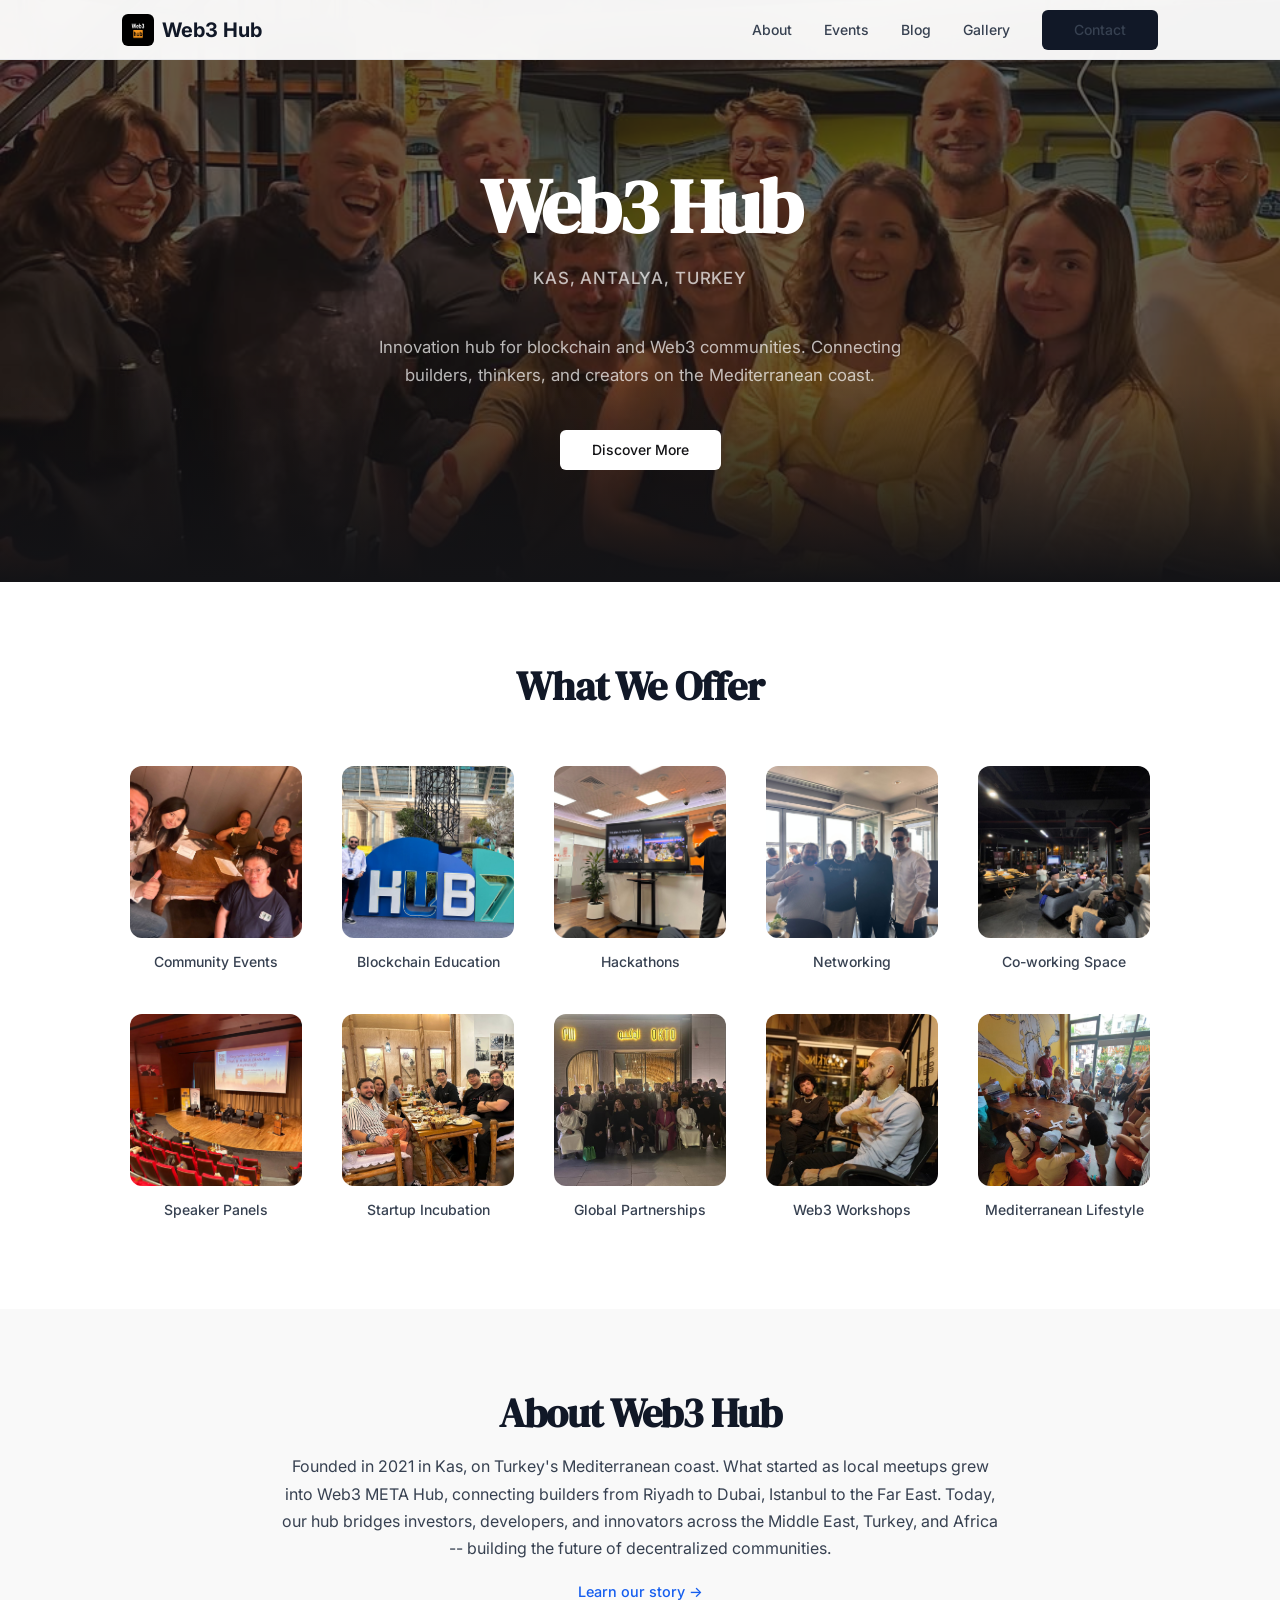
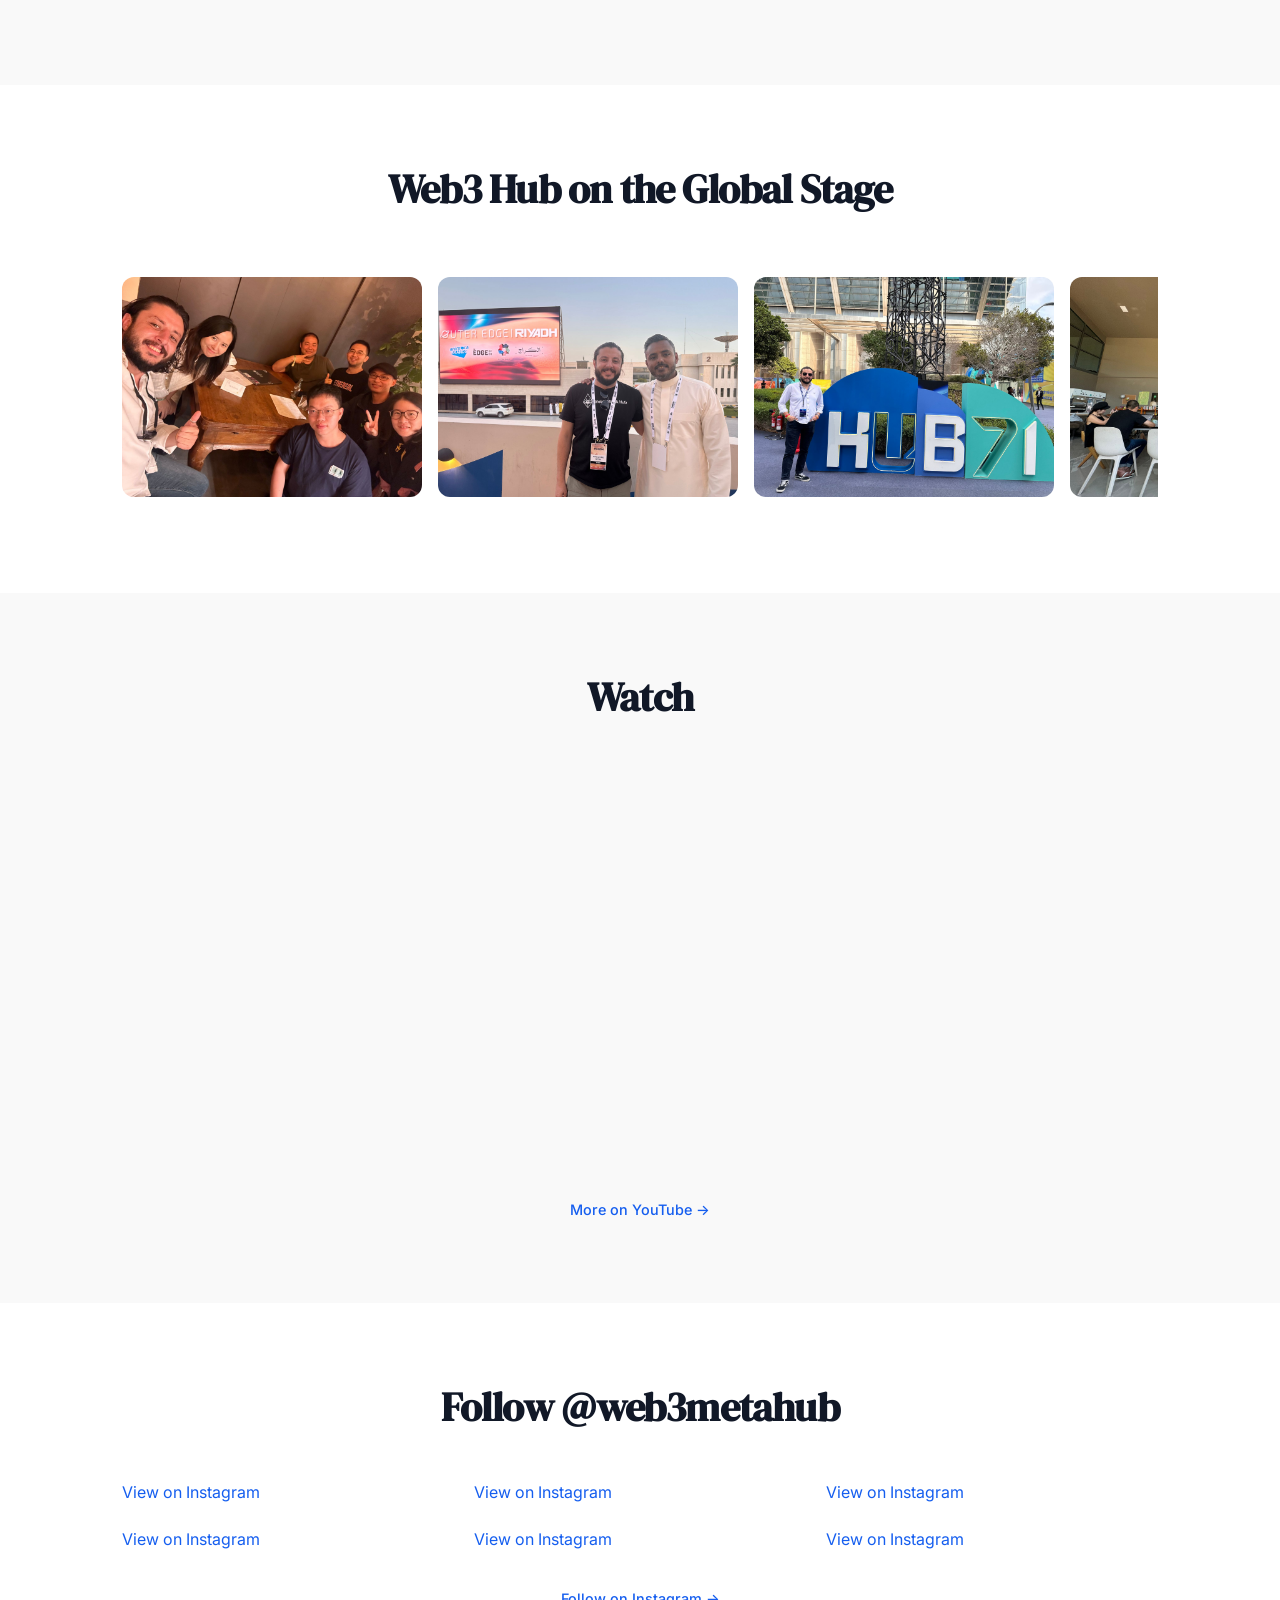
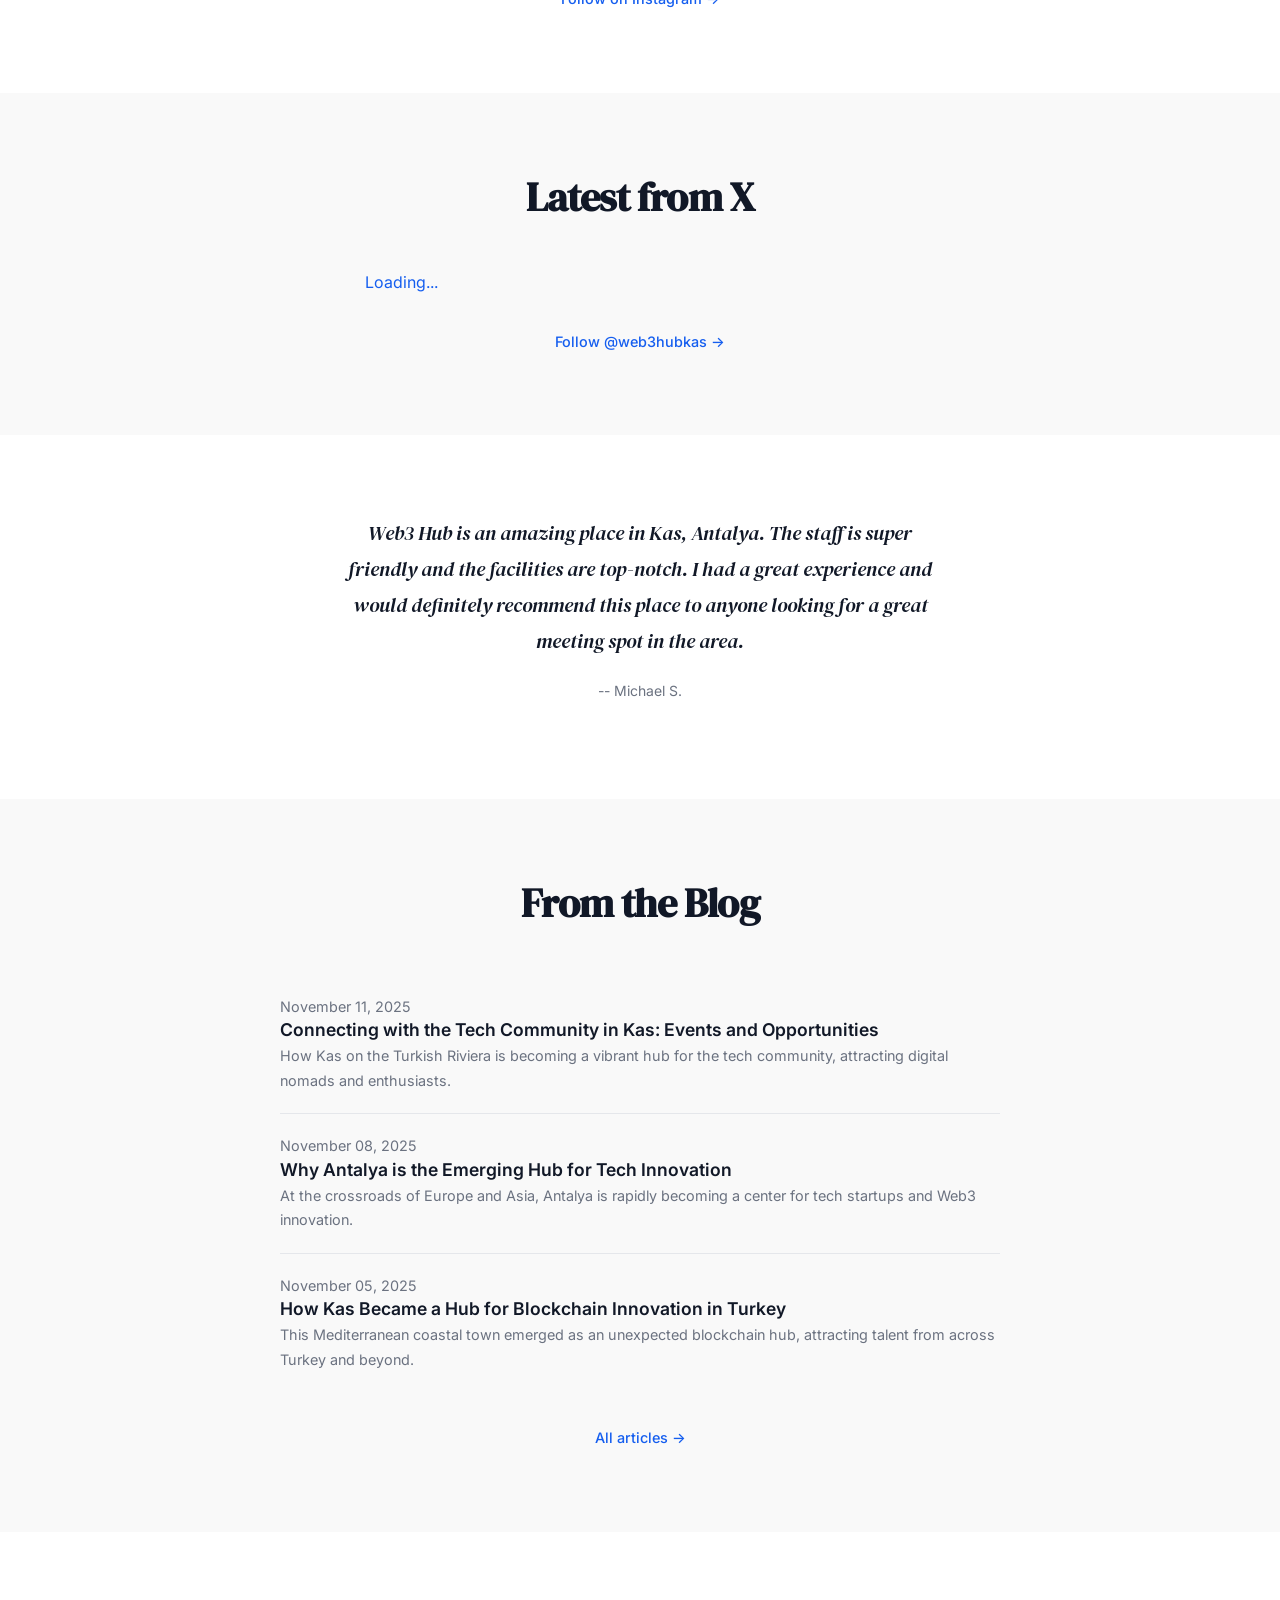
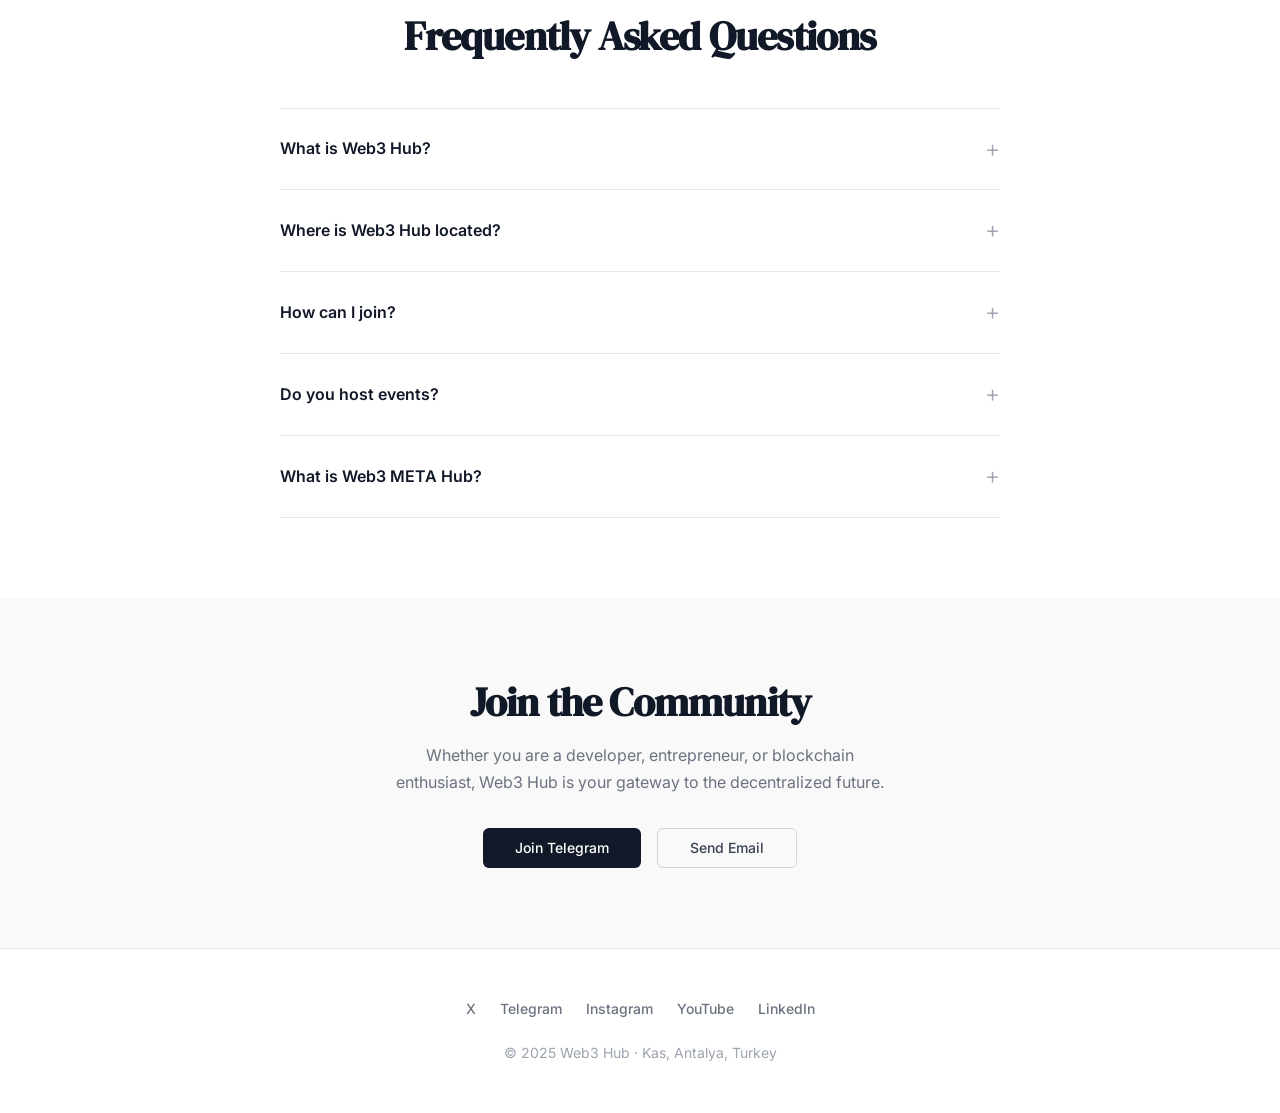
==== commit 09d4785a: "Full redesign: ns.com premium white/minimal aesthetic - White theme, dark hero only - DM Serif Displ" ====
--- a/index.html
+++ b/index.html
@@ -26,7 +26,7 @@
   <!-- Fonts -->
   <link rel="preconnect" href="https://fonts.googleapis.com"/>
   <link rel="preconnect" href="https://fonts.gstatic.com" crossorigin/>
-  <link href="https://fonts.googleapis.com/css2?family=DM+Sans:wght@400;500;600;700;800&family=Inter:wght@400;500;600;700;800&display=swap" rel="stylesheet"/>
+  <link href="https://fonts.googleapis.com/css2?family=DM+Serif+Display:ital@0;1&family=Inter:wght@400;500;600;700&display=swap" rel="stylesheet"/>
 
   <link rel="stylesheet" href="css/style.css"/>
 
@@ -88,184 +88,185 @@
   <!-- Header -->
   <header class="site-header" role="banner">
     <nav class="nav-container" role="navigation" aria-label="Main navigation">
-      <a href="index.html" class="nav-logo" aria-label="Web3 Hub homepage">
-        <img src="images/logo.jpg" alt="Web3 Hub logo" width="36" height="36"/>
+      <a href="/" class="nav-logo" aria-label="Web3 Hub homepage">
+        <img src="images/logo.jpg" alt="Web3 Hub" width="32" height="32"/>
         Web3 Hub
       </a>
       <button class="nav-toggle" aria-label="Toggle navigation menu" onclick="this.classList.toggle('open');document.getElementById('nav-links').classList.toggle('open');">
         <span></span><span></span><span></span>
       </button>
-      <ul class="nav-links" id="nav-links">
-        <li><a href="about.html">About</a></li>
-        <li><a href="events.html">Events</a></li>
-        <li><a href="blog.html">Blog</a></li>
-        <li><a href="gallery.html">Gallery</a></li>
-        <li><a href="contact.html" class="btn btn-outline" style="padding:0.5rem 1.25rem;">Contact</a></li>
-      </ul>
+      <div class="nav-links" id="nav-links">
+        <a href="about.html">About</a>
+        <a href="events.html">Events</a>
+        <a href="blog.html">Blog</a>
+        <a href="gallery.html">Gallery</a>
+        <a href="contact.html" class="btn btn-primary">Contact</a>
+      </div>
     </nav>
   </header>
 
   <main>
-    <!-- Hero Section -->
+
+    <!-- Hero -->
     <section class="hero" aria-label="Hero">
       <div class="hero-content">
-        <div class="hero-badge">Web3 Innovation Hub</div>
-        <h1><span class="gradient-text">Web3 Hub</span></h1>
+        <h1>Web3 Hub</h1>
         <p class="hero-location">Kas, Antalya, Turkey</p>
-        <p>Connecting the global Web3 community through innovation, education, and collaboration. Your gateway to blockchain technology and the decentralized future.</p>
+        <p>Innovation hub for blockchain and Web3 communities. Connecting builders, thinkers, and creators on the Mediterranean coast.</p>
         <div class="hero-buttons">
-          <a href="about.html" class="btn btn-primary">Discover More</a>
-          <a href="contact.html" class="btn btn-outline">Get In Touch</a>
-        </div>
-      </div>
-    </section>
-
-    <!-- Services Section -->
-    <section class="bg-dark" aria-label="Our services">
-      <div class="container">
-        <div class="section-header">
-          <h2>What We Do at <span class="accent-text">Web3 Hub</span></h2>
-          <p>Empowering the Web3 ecosystem in Kas, Turkey and beyond through three core pillars.</p>
-          <div class="section-divider"></div>
-        </div>
-        <div class="cards-grid">
-          <article class="card">
-            <div class="card-icon">&#x1F91D;</div>
-            <h3>Community Building</h3>
-            <p>We bring together developers, entrepreneurs, investors, and blockchain enthusiasts from around the world. Our Web3 Hub in Kas serves as a meeting point for the global decentralized technology community, fostering meaningful connections and collaborations.</p>
-          </article>
-          <article class="card">
-            <div class="card-icon">&#x1F4DA;</div>
-            <h3>Web3 Education</h3>
-            <p>From beginner workshops to advanced blockchain development bootcamps, Web3 Hub offers comprehensive educational programs. Learn about smart contracts, DeFi, NFTs, and decentralized applications from industry experts in our Kas, Antalya headquarters.</p>
-          </article>
-          <article class="card">
-            <div class="card-icon">&#x1F680;</div>
-            <h3>Innovation Events</h3>
-            <p>Web3 Hub hosts hackathons, conferences, and networking events that attract global participants. Our events in Kas, Turkey have featured speakers from leading blockchain projects and have helped launch innovative Web3 startups.</p>
-          </article>
-        </div>
-      </div>
-    </section>
-
-    <!-- About Preview -->
-    <section aria-label="About Web3 Hub">
-      <div class="container">
-        <div class="about-preview">
-          <div>
-            <img src="images/block2.jpg" alt="Web3 Hub community workspace in Kas, Antalya, Turkey" loading="lazy" width="600" height="400"/>
-          </div>
-          <div>
-            <h2>About <span class="accent-text">Web3 Hub</span></h2>
-            <p>Founded in 2021 in the beautiful coastal town of Kas, Antalya, Web3 Hub started as a grassroots community for blockchain enthusiasts on Turkey's Mediterranean coast. What began as local meetups quickly grew into Web3 META Hub -- a global network spanning the Middle East, Turkey, and Africa.</p>
-            <p>Today, our Web3 Hub connects investors, developers, and innovators from Riyadh to Dubai, from Istanbul to the Far East. We are building the future of decentralized communities, right here in Kas, Turkey.</p>
-            <a href="about.html" class="btn btn-primary" style="margin-top:1rem;">Learn Our Story</a>
-          </div>
-        </div>
-      </div>
-    </section>
-
-    <!-- Web3 Hub on the Global Stage -->
-    <section aria-label="Web3 Hub on the Global Stage">
-      <div class="container">
-        <div class="section-header">
-          <h2><span class="accent-text">Web3 Hub</span> on the Global Stage</h2>
-          <p>From Kaş to the world. Highlights from our events, hackathons, and community gatherings.</p>
-          <div class="section-divider"></div>
-        </div>
-        <div class="gallery-grid">
-          <img src="images/gallery/gallery-01.jpg" alt="Web3 Hub community event in Kaş, Turkey" loading="lazy" style="width:100%;border-radius:8px;aspect-ratio:4/3;object-fit:cover;"/>
-          <img src="images/gallery/gallery-03.jpg" alt="Web3 META Hub blockchain meetup" loading="lazy" style="width:100%;border-radius:8px;aspect-ratio:4/3;object-fit:cover;"/>
-          <img src="images/gallery/gallery-05.jpg" alt="Blockchain hackathon at Web3 META Hub" loading="lazy" style="width:100%;border-radius:8px;aspect-ratio:4/3;object-fit:cover;"/>
-          <img src="images/gallery/gallery-10.jpg" alt="Web3 Hub speaker panel in Antalya" loading="lazy" style="width:100%;border-radius:8px;aspect-ratio:4/3;object-fit:cover;"/>
-          <img src="images/gallery/gallery-15.jpg" alt="Web3 networking event in Kaş, Turkey" loading="lazy" style="width:100%;border-radius:8px;aspect-ratio:4/3;object-fit:cover;"/>
-          <img src="images/gallery/gallery-18.jpg" alt="Web3 Hub community collaboration" loading="lazy" style="width:100%;border-radius:8px;aspect-ratio:4/3;object-fit:cover;"/>
-          <img src="images/gallery/gallery-20.jpg" alt="Web3 META Hub workshop session" loading="lazy" style="width:100%;border-radius:8px;aspect-ratio:4/3;object-fit:cover;"/>
-          <img src="images/gallery/gallery-25.jpg" alt="Web3 Hub community gathering in Mediterranean Turkey" loading="lazy" style="width:100%;border-radius:8px;aspect-ratio:4/3;object-fit:cover;"/>
-        </div>
-        <div style="text-align:center;margin-top:2rem;">
-          <a href="gallery.html" class="btn btn-outline">View Full Gallery</a>
-          <a href="events.html" class="btn btn-primary">See All Events</a>
-        </div>
-      </div>
-    </section>
-
-    <!-- YouTube Videos -->
-    <section class="bg-dark" aria-label="Web3 Hub Videos">
-      <div class="container">
-        <div class="section-header">
-          <h2>Watch <span class="accent-text">Web3 Hub</span> in Action</h2>
-          <p>Events, talks, and community moments from our YouTube channel.</p>
-          <div class="section-divider"></div>
-        </div>
-        <div style="display:grid;grid-template-columns:repeat(auto-fill,minmax(350px,1fr));gap:1.5rem;">
-          <div style="position:relative;padding-bottom:56.25%;height:0;border-radius:12px;overflow:hidden;">
-            <iframe src="https://www.youtube.com/embed/gQFwBi9BbBs" title="Web3 Hub Event Highlight" frameborder="0" allow="accelerometer;autoplay;clipboard-write;encrypted-media;gyroscope;picture-in-picture" allowfullscreen loading="lazy" style="position:absolute;top:0;left:0;width:100%;height:100%;"></iframe>
-          </div>
-          <div style="position:relative;padding-bottom:56.25%;height:0;border-radius:12px;overflow:hidden;">
-            <iframe src="https://www.youtube.com/embed/QvxfnGQeHpU" title="Web3 META Hub Talk" frameborder="0" allow="accelerometer;autoplay;clipboard-write;encrypted-media;gyroscope;picture-in-picture" allowfullscreen loading="lazy" style="position:absolute;top:0;left:0;width:100%;height:100%;"></iframe>
-          </div>
-          <div style="position:relative;padding-bottom:56.25%;height:0;border-radius:12px;overflow:hidden;">
-            <iframe src="https://www.youtube.com/embed/3dG1QqocJ_0" title="Blockchain Innovation at Web3 Hub Kaş" frameborder="0" allow="accelerometer;autoplay;clipboard-write;encrypted-media;gyroscope;picture-in-picture" allowfullscreen loading="lazy" style="position:absolute;top:0;left:0;width:100%;height:100%;"></iframe>
-          </div>
-          <div style="position:relative;padding-bottom:56.25%;height:0;border-radius:12px;overflow:hidden;">
-            <iframe src="https://www.youtube.com/embed/jJl3T21yEiQ" title="Web3 Hub Community Event" frameborder="0" allow="accelerometer;autoplay;clipboard-write;encrypted-media;gyroscope;picture-in-picture" allowfullscreen loading="lazy" style="position:absolute;top:0;left:0;width:100%;height:100%;"></iframe>
-          </div>
-          <div style="position:relative;padding-bottom:56.25%;height:0;border-radius:12px;overflow:hidden;">
-            <iframe src="https://www.youtube.com/embed/xRN4Xtuj93k" title="Web3 Hub Speaker Session" frameborder="0" allow="accelerometer;autoplay;clipboard-write;encrypted-media;gyroscope;picture-in-picture" allowfullscreen loading="lazy" style="position:absolute;top:0;left:0;width:100%;height:100%;"></iframe>
-          </div>
-          <div style="position:relative;padding-bottom:56.25%;height:0;border-radius:12px;overflow:hidden;">
-            <iframe src="https://www.youtube.com/embed/PYNerfX0s_o" title="Web3 META Hub Panel" frameborder="0" allow="accelerometer;autoplay;clipboard-write;encrypted-media;gyroscope;picture-in-picture" allowfullscreen loading="lazy" style="position:absolute;top:0;left:0;width:100%;height:100%;"></iframe>
-          </div>
-        </div>
-        <div style="text-align:center;margin-top:2rem;">
-          <a href="https://www.youtube.com/@Web3MetaHub" class="btn btn-outline" target="_blank" rel="noopener">View All Videos on YouTube</a>
-        </div>
-      </div>
-    </section>
-
-    <!-- Recent Blog Posts -->
-    <section class="bg-dark" aria-label="Recent blog posts">
-      <div class="container">
-        <div class="section-header">
-          <h2>Latest from the <span class="accent-text">Web3 Hub</span> Blog</h2>
-          <p>Insights on blockchain, Web3, and the tech scene in Kas, Antalya, Turkey.</p>
-          <div class="section-divider"></div>
-        </div>
-        <div class="cards-grid">
-          <article class="blog-card">
-            <div class="blog-card-img">
-              <img src="images/block1.jpg" alt="Tech community meetup at Web3 Hub Kas" loading="lazy" width="400" height="200"/>
-            </div>
-            <div class="blog-card-body">
-              <p class="blog-card-date">November 11, 2025</p>
-              <h3><a href="blog/connecting-tech-community-kas.html">Connecting with the Tech Community in Kas: Events and Opportunities</a></h3>
-              <p>Discover how Kas on the Turkish Riviera is becoming a vibrant hub for the tech community, attracting digital nomads and tech enthusiasts.</p>
-            </div>
-          </article>
-          <article class="blog-card">
-            <div class="blog-card-img">
-              <img src="images/block3.jpg" alt="Antalya emerging tech hub for Web3 innovation" loading="lazy" width="400" height="200"/>
-            </div>
-            <div class="blog-card-body">
-              <p class="blog-card-date">November 08, 2025</p>
-              <h3><a href="blog/antalya-emerging-tech-hub.html">Why Antalya is the Emerging Hub for Tech Innovation</a></h3>
-              <p>Explore why Antalya, at the crossroads of Europe and Asia, is rapidly becoming a center for tech startups and Web3 innovation.</p>
-            </div>
-          </article>
-          <article class="blog-card">
-            <div class="blog-card-img">
-              <img src="images/block4.jpg" alt="Blockchain innovation hub in Kas, Turkey" loading="lazy" width="400" height="200"/>
-            </div>
-            <div class="blog-card-body">
-              <p class="blog-card-date">November 05, 2025</p>
-              <h3><a href="blog/kas-blockchain-innovation.html">How Kas Became a Hub for Blockchain Innovation in Turkey</a></h3>
-              <p>Learn how this Mediterranean coastal town emerged as an unexpected blockchain hub, attracting talent from across Turkey and beyond.</p>
-            </div>
-          </article>
-        </div>
-        <div style="text-align:center;margin-top:2.5rem;">
-          <a href="blog.html" class="btn btn-outline">View All Articles</a>
+          <a href="about.html" class="btn btn-hero">Discover More</a>
+        </div>
+      </div>
+    </section>
+
+    <!-- Feature Grid -->
+    <section aria-label="What We Offer">
+      <div class="container">
+        <div class="section-header">
+          <h2>What We Offer</h2>
+        </div>
+        <div class="feature-grid">
+          <div class="feature-card">
+            <img src="images/gallery/gallery-01.jpg" alt="Community events at Web3 Hub" loading="lazy"/>
+            <p>Community Events</p>
+          </div>
+          <div class="feature-card">
+            <img src="images/gallery/gallery-03.jpg" alt="Blockchain education programs" loading="lazy"/>
+            <p>Blockchain Education</p>
+          </div>
+          <div class="feature-card">
+            <img src="images/gallery/gallery-05.jpg" alt="Hackathons at Web3 Hub" loading="lazy"/>
+            <p>Hackathons</p>
+          </div>
+          <div class="feature-card">
+            <img src="images/gallery/gallery-07.jpg" alt="Networking opportunities" loading="lazy"/>
+            <p>Networking</p>
+          </div>
+          <div class="feature-card">
+            <img src="images/gallery/gallery-10.jpg" alt="Co-working space in Kas" loading="lazy"/>
+            <p>Co-working Space</p>
+          </div>
+          <div class="feature-card">
+            <img src="images/gallery/gallery-15.jpg" alt="Speaker panels and talks" loading="lazy"/>
+            <p>Speaker Panels</p>
+          </div>
+          <div class="feature-card">
+            <img src="images/gallery/gallery-18.jpg" alt="Startup incubation program" loading="lazy"/>
+            <p>Startup Incubation</p>
+          </div>
+          <div class="feature-card">
+            <img src="images/gallery/gallery-20.jpg" alt="Global partnerships" loading="lazy"/>
+            <p>Global Partnerships</p>
+          </div>
+          <div class="feature-card">
+            <img src="images/gallery/gallery-22.jpg" alt="Web3 workshops" loading="lazy"/>
+            <p>Web3 Workshops</p>
+          </div>
+          <div class="feature-card">
+            <img src="images/gallery/gallery-25.jpg" alt="Mediterranean lifestyle in Kas" loading="lazy"/>
+            <p>Mediterranean Lifestyle</p>
+          </div>
+        </div>
+      </div>
+    </section>
+
+    <!-- About -->
+    <section class="section-alt" aria-label="About Web3 Hub">
+      <div class="container">
+        <div class="content text-center">
+          <h2>About Web3 Hub</h2>
+          <p>Founded in 2021 in Kas, on Turkey's Mediterranean coast. What started as local meetups grew into Web3 META Hub, connecting builders from Riyadh to Dubai, Istanbul to the Far East. Today, our hub bridges investors, developers, and innovators across the Middle East, Turkey, and Africa -- building the future of decentralized communities.</p>
+          <a href="about.html" class="link-arrow">Learn our story &rarr;</a>
+        </div>
+      </div>
+    </section>
+
+    <!-- Gallery Scroll -->
+    <section aria-label="Gallery">
+      <div class="container">
+        <div class="section-header">
+          <h2>Web3 Hub on the Global Stage</h2>
+        </div>
+        <div class="gallery-scroll">
+          <img src="images/gallery/gallery-01.jpg" alt="Web3 Hub community event" loading="lazy"/>
+          <img src="images/gallery/gallery-02.jpg" alt="Blockchain meetup" loading="lazy"/>
+          <img src="images/gallery/gallery-03.jpg" alt="Web3 education session" loading="lazy"/>
+          <img src="images/gallery/gallery-04.jpg" alt="Web3 Hub workshop" loading="lazy"/>
+          <img src="images/gallery/gallery-05.jpg" alt="Hackathon at Web3 Hub" loading="lazy"/>
+          <img src="images/gallery/gallery-06.jpg" alt="Community gathering" loading="lazy"/>
+          <img src="images/gallery/gallery-07.jpg" alt="Networking event" loading="lazy"/>
+          <img src="images/gallery/gallery-08.jpg" alt="Speaker session" loading="lazy"/>
+          <img src="images/gallery/gallery-09.jpg" alt="Web3 conference" loading="lazy"/>
+          <img src="images/gallery/gallery-10.jpg" alt="Co-working at Web3 Hub" loading="lazy"/>
+          <img src="images/gallery/gallery-11.jpg" alt="Web3 Hub Kas" loading="lazy"/>
+          <img src="images/gallery/gallery-12.jpg" alt="Mediterranean tech community" loading="lazy"/>
+        </div>
+      </div>
+    </section>
+
+    <!-- Video Section -->
+    <section class="section-alt" aria-label="Videos">
+      <div class="container">
+        <div class="section-header">
+          <h2>Watch</h2>
+        </div>
+        <div class="video-grid">
+          <div class="video-item">
+            <iframe src="https://www.youtube.com/embed/gQFwBi9BbBs" title="Web3 Hub Event Highlight" frameborder="0" allow="accelerometer;autoplay;clipboard-write;encrypted-media;gyroscope;picture-in-picture" allowfullscreen loading="lazy"></iframe>
+          </div>
+          <div class="video-item">
+            <iframe src="https://www.youtube.com/embed/QvxfnGQeHpU" title="Web3 META Hub Talk" frameborder="0" allow="accelerometer;autoplay;clipboard-write;encrypted-media;gyroscope;picture-in-picture" allowfullscreen loading="lazy"></iframe>
+          </div>
+          <div class="video-item">
+            <iframe src="https://www.youtube.com/embed/3dG1QqocJ_0" title="Blockchain Innovation at Web3 Hub" frameborder="0" allow="accelerometer;autoplay;clipboard-write;encrypted-media;gyroscope;picture-in-picture" allowfullscreen loading="lazy"></iframe>
+          </div>
+          <div class="video-item">
+            <iframe src="https://www.youtube.com/embed/jJl3T21yEiQ" title="Web3 Hub Community Event" frameborder="0" allow="accelerometer;autoplay;clipboard-write;encrypted-media;gyroscope;picture-in-picture" allowfullscreen loading="lazy"></iframe>
+          </div>
+          <div class="video-item">
+            <iframe src="https://www.youtube.com/embed/xRN4Xtuj93k" title="Web3 Hub Speaker Session" frameborder="0" allow="accelerometer;autoplay;clipboard-write;encrypted-media;gyroscope;picture-in-picture" allowfullscreen loading="lazy"></iframe>
+          </div>
+          <div class="video-item">
+            <iframe src="https://www.youtube.com/embed/PYNerfX0s_o" title="Web3 META Hub Panel" frameborder="0" allow="accelerometer;autoplay;clipboard-write;encrypted-media;gyroscope;picture-in-picture" allowfullscreen loading="lazy"></iframe>
+          </div>
+        </div>
+        <div class="text-center mt-2">
+          <a href="https://www.youtube.com/@Web3MetaHub" class="link-arrow" target="_blank" rel="noopener">More on YouTube &rarr;</a>
+        </div>
+      </div>
+    </section>
+
+    <!-- Instagram Section -->
+    <section aria-label="Instagram">
+      <div class="container">
+        <div class="section-header">
+          <h2>Follow @web3metahub</h2>
+        </div>
+        <div class="ig-grid">
+          <blockquote class="instagram-media" data-instgrm-permalink="https://www.instagram.com/p/DLu-4cMoabo/" data-instgrm-version="14" style="max-width:400px;min-width:260px;width:100%;padding:0;"><a href="https://www.instagram.com/p/DLu-4cMoabo/" target="_blank" rel="noopener">View on Instagram</a></blockquote>
+          <blockquote class="instagram-media" data-instgrm-permalink="https://www.instagram.com/reel/DQCpgk2jUgj/" data-instgrm-version="14" style="max-width:400px;min-width:260px;width:100%;padding:0;"><a href="https://www.instagram.com/reel/DQCpgk2jUgj/" target="_blank" rel="noopener">View on Instagram</a></blockquote>
+          <blockquote class="instagram-media" data-instgrm-permalink="https://www.instagram.com/reel/DGh8AZeoR5O/" data-instgrm-version="14" style="max-width:400px;min-width:260px;width:100%;padding:0;"><a href="https://www.instagram.com/reel/DGh8AZeoR5O/" target="_blank" rel="noopener">View on Instagram</a></blockquote>
+          <blockquote class="instagram-media" data-instgrm-permalink="https://www.instagram.com/reel/C_KwbeiIpHE/" data-instgrm-version="14" style="max-width:400px;min-width:260px;width:100%;padding:0;"><a href="https://www.instagram.com/reel/C_KwbeiIpHE/" target="_blank" rel="noopener">View on Instagram</a></blockquote>
+          <blockquote class="instagram-media" data-instgrm-permalink="https://www.instagram.com/p/C7qZ8MNIl0E/" data-instgrm-version="14" style="max-width:400px;min-width:260px;width:100%;padding:0;"><a href="https://www.instagram.com/p/C7qZ8MNIl0E/" target="_blank" rel="noopener">View on Instagram</a></blockquote>
+          <blockquote class="instagram-media" data-instgrm-permalink="https://www.instagram.com/p/C9_gEDsIFCz/" data-instgrm-version="14" style="max-width:400px;min-width:260px;width:100%;padding:0;"><a href="https://www.instagram.com/p/C9_gEDsIFCz/" target="_blank" rel="noopener">View on Instagram</a></blockquote>
+        </div>
+        <div class="text-center mt-2">
+          <a href="https://www.instagram.com/web3metahub/" class="link-arrow" target="_blank" rel="noopener">Follow on Instagram &rarr;</a>
+        </div>
+      </div>
+    </section>
+
+    <!-- Twitter/X Section -->
+    <section class="section-alt" aria-label="Twitter">
+      <div class="container">
+        <div class="section-header">
+          <h2>Latest from X</h2>
+        </div>
+        <div class="twitter-embed">
+          <blockquote class="twitter-tweet"><a href="https://x.com/zuzalukas/status/1981125817779564551">Loading...</a></blockquote>
+        </div>
+        <div class="text-center mt-2">
+          <a href="https://x.com/web3hubkas" class="link-arrow" target="_blank" rel="noopener">Follow @web3hubkas &rarr;</a>
         </div>
       </div>
     </section>
@@ -273,90 +274,101 @@
     <!-- Testimonial -->
     <section aria-label="Testimonial">
       <div class="container">
-        <div class="section-header">
-          <h2>What People Say About <span class="accent-text">Web3 Hub</span></h2>
-          <div class="section-divider"></div>
-        </div>
-        <div class="testimonial">
-          <blockquote>Web3 Hub is an amazing place in Kas, Antalya. The staff is super friendly and the facilities are top-notch. I had a great experience and would definitely recommend this place to anyone looking for a great meeting spot in the area.</blockquote>
-          <p class="testimonial-author">-- Michael S.</p>
-        </div>
-      </div>
-    </section>
-
-    <!-- Instagram Feed -->
-    <section aria-label="Instagram feed">
-      <div class="container">
-        <div class="section-header">
-          <h2>Follow <span class="accent-text">@web3metahub</span> on Instagram</h2>
-          <div class="section-divider"></div>
-        </div>
-        <div style="display:grid;grid-template-columns:repeat(3,1fr);gap:1.25rem;justify-items:center;">
-          <blockquote class="instagram-media" data-instgrm-permalink="https://www.instagram.com/p/DLu-4cMoabo/" data-instgrm-version="14" style="background:#202025;border:1px solid #2a2a30;border-radius:10px;max-width:400px;min-width:260px;width:100%;padding:0;"><a href="https://www.instagram.com/p/DLu-4cMoabo/" target="_blank" rel="noopener">View on Instagram</a></blockquote>
-          <blockquote class="instagram-media" data-instgrm-permalink="https://www.instagram.com/reel/DQCpgk2jUgj/" data-instgrm-version="14" style="background:#202025;border:1px solid #2a2a30;border-radius:10px;max-width:400px;min-width:260px;width:100%;padding:0;"><a href="https://www.instagram.com/reel/DQCpgk2jUgj/" target="_blank" rel="noopener">View on Instagram</a></blockquote>
-          <blockquote class="instagram-media" data-instgrm-permalink="https://www.instagram.com/reel/DGh8AZeoR5O/" data-instgrm-version="14" style="background:#202025;border:1px solid #2a2a30;border-radius:10px;max-width:400px;min-width:260px;width:100%;padding:0;"><a href="https://www.instagram.com/reel/DGh8AZeoR5O/" target="_blank" rel="noopener">View on Instagram</a></blockquote>
-          <blockquote class="instagram-media" data-instgrm-permalink="https://www.instagram.com/reel/C_KwbeiIpHE/" data-instgrm-version="14" style="background:#202025;border:1px solid #2a2a30;border-radius:10px;max-width:400px;min-width:260px;width:100%;padding:0;"><a href="https://www.instagram.com/reel/C_KwbeiIpHE/" target="_blank" rel="noopener">View on Instagram</a></blockquote>
-          <blockquote class="instagram-media" data-instgrm-permalink="https://www.instagram.com/p/C7qZ8MNIl0E/" data-instgrm-version="14" style="background:#202025;border:1px solid #2a2a30;border-radius:10px;max-width:400px;min-width:260px;width:100%;padding:0;"><a href="https://www.instagram.com/p/C7qZ8MNIl0E/" target="_blank" rel="noopener">View on Instagram</a></blockquote>
-          <blockquote class="instagram-media" data-instgrm-permalink="https://www.instagram.com/p/C9_gEDsIFCz/" data-instgrm-version="14" style="background:#202025;border:1px solid #2a2a30;border-radius:10px;max-width:400px;min-width:260px;width:100%;padding:0;"><a href="https://www.instagram.com/p/C9_gEDsIFCz/" target="_blank" rel="noopener">View on Instagram</a></blockquote>
-        </div>
-        <script async src="//www.instagram.com/embed.js"></script>
-        <div style="text-align:center;margin-top:1.5rem;">
-          <a href="https://www.instagram.com/web3metahub/" class="btn btn-outline" target="_blank" rel="noopener">Follow @web3metahub on Instagram</a>
-        </div>
-      </div>
-    </section>
-
-    <!-- CTA Section -->
-    <section class="cta-section" aria-label="Call to action">
-      <div class="container">
-        <h2>Ready to Join the <span class="gradient-text">Web3 Hub</span> Community?</h2>
-        <p style="max-width:600px;margin:1rem auto 2rem;">Whether you are a developer, entrepreneur, or blockchain enthusiast, Web3 Hub in Kas, Turkey is your gateway to the decentralized future.</p>
-        <a href="contact.html" class="btn btn-primary">Get Started Today</a>
-        <a href="https://t.me/web3metahub" class="btn btn-outline" target="_blank" rel="noopener">Join our Telegram</a>
-      </div>
-    </section>
+        <blockquote class="quote">Web3 Hub is an amazing place in Kas, Antalya. The staff is super friendly and the facilities are top-notch. I had a great experience and would definitely recommend this place to anyone looking for a great meeting spot in the area.</blockquote>
+        <p class="quote-author">-- Michael S.</p>
+      </div>
+    </section>
+
+    <!-- Blog Preview -->
+    <section class="section-alt" aria-label="Blog">
+      <div class="container">
+        <div class="section-header">
+          <h2>From the Blog</h2>
+        </div>
+        <div class="blog-list">
+          <div class="blog-list-item">
+            <p class="blog-date">November 11, 2025</p>
+            <h3><a href="blog/connecting-tech-community-kas.html">Connecting with the Tech Community in Kas: Events and Opportunities</a></h3>
+            <p>How Kas on the Turkish Riviera is becoming a vibrant hub for the tech community, attracting digital nomads and enthusiasts.</p>
+          </div>
+          <div class="blog-list-item">
+            <p class="blog-date">November 08, 2025</p>
+            <h3><a href="blog/antalya-emerging-tech-hub.html">Why Antalya is the Emerging Hub for Tech Innovation</a></h3>
+            <p>At the crossroads of Europe and Asia, Antalya is rapidly becoming a center for tech startups and Web3 innovation.</p>
+          </div>
+          <div class="blog-list-item">
+            <p class="blog-date">November 05, 2025</p>
+            <h3><a href="blog/kas-blockchain-innovation.html">How Kas Became a Hub for Blockchain Innovation in Turkey</a></h3>
+            <p>This Mediterranean coastal town emerged as an unexpected blockchain hub, attracting talent from across Turkey and beyond.</p>
+          </div>
+        </div>
+        <div class="text-center mt-2">
+          <a href="blog.html" class="link-arrow">All articles &rarr;</a>
+        </div>
+      </div>
+    </section>
+
+    <!-- FAQ -->
+    <section aria-label="FAQ">
+      <div class="container">
+        <div class="section-header">
+          <h2>Frequently Asked Questions</h2>
+        </div>
+        <div class="content faq">
+          <details>
+            <summary>What is Web3 Hub?</summary>
+            <p>Web3 Hub is an innovation and collaboration hub based in Kas, Antalya, Turkey. We bring together blockchain developers, entrepreneurs, investors, and enthusiasts to build the decentralized future through education, events, and community.</p>
+          </details>
+          <details>
+            <summary>Where is Web3 Hub located?</summary>
+            <p>We are located in Kas, Antalya, on Turkey's stunning Mediterranean coast. Kas is a historic town known for its Lycian heritage, crystal-clear waters, and growing international community.</p>
+          </details>
+          <details>
+            <summary>How can I join?</summary>
+            <p>Reach out to us via Telegram or email. We welcome builders, creators, and anyone passionate about Web3 and decentralized technology. Join our Telegram group to stay updated on events and opportunities.</p>
+          </details>
+          <details>
+            <summary>Do you host events?</summary>
+            <p>Yes. We organize hackathons, conferences, speaker panels, workshops, and community meetups throughout the year. Our events attract participants from around the world.</p>
+          </details>
+          <details>
+            <summary>What is Web3 META Hub?</summary>
+            <p>Web3 META Hub is the expanded network covering the Middle East, Turkey, and Africa. It represents our vision of connecting Web3 communities across these regions through a shared hub in Kas.</p>
+          </details>
+        </div>
+      </div>
+    </section>
+
+    <!-- CTA -->
+    <section class="section-alt cta-section" aria-label="Join">
+      <h2>Join the Community</h2>
+      <p>Whether you are a developer, entrepreneur, or blockchain enthusiast, Web3 Hub is your gateway to the decentralized future.</p>
+      <div class="cta-buttons">
+        <a href="https://t.me/web3metahub" class="btn btn-primary" target="_blank" rel="noopener">Join Telegram</a>
+        <a href="contact.html" class="btn btn-outline">Send Email</a>
+      </div>
+    </section>
+
   </main>
 
   <!-- Footer -->
-  <footer class="site-footer" role="contentinfo">
+  <footer class="footer" role="contentinfo">
     <div class="container">
-      <div class="footer-grid">
-        <div class="footer-brand">
-          <a href="index.html" class="nav-logo">
-            <img src="images/logo.jpg" alt="Web3 Hub logo" width="36" height="36"/>
-            Web3 Hub
-          </a>
-          <p>Web3 Hub - Kas, Antalya, Turkey. Connecting the global Web3 community through innovation, education, and events.</p>
-          <div class="social-links">
-            <a href="https://x.com/web3hubkas" aria-label="Web3 Hub on Twitter" target="_blank" rel="noopener">X</a>
-            <a href="https://t.me/web3metahub" aria-label="Web3 Hub on Telegram" target="_blank" rel="noopener">TG</a>
-            <a href="https://linkedin.com/company/web-3-hub-ka%C5%9F" aria-label="Web3 Hub on LinkedIn" target="_blank" rel="noopener">In</a>
-          </div>
-        </div>
-        <div class="footer-links">
-          <h4>Quick Links</h4>
-          <ul>
-            <li><a href="about.html">About Web3 Hub</a></li>
-            <li><a href="events.html">Events</a></li>
-            <li><a href="blog.html">Blog</a></li>
-            <li><a href="gallery.html">Gallery</a></li>
-            <li><a href="contact.html">Contact</a></li>
-          </ul>
-        </div>
-        <div class="footer-links">
-          <h4>Resources</h4>
-          <ul>
-            <li><a href="blog/beginners-guide-web3.html">Beginner's Guide to Web3</a></li>
-            <li><a href="blog/blockchain-startups-turkey.html">Blockchain in Turkey</a></li>
-            <li><a href="blog/crypto-hubs-turkey-kas.html">Crypto Hubs in Turkey</a></li>
-          </ul>
-        </div>
-      </div>
-      <div class="footer-bottom">
-        <p>&copy; 2025 Web3 Hub - Kas, Antalya, Turkey. All rights reserved.</p>
-      </div>
+      <div class="footer-social">
+        <a href="https://x.com/web3hubkas" target="_blank" rel="noopener">X</a>
+        <a href="https://t.me/web3metahub" target="_blank" rel="noopener">Telegram</a>
+        <a href="https://www.instagram.com/web3metahub/" target="_blank" rel="noopener">Instagram</a>
+        <a href="https://www.youtube.com/@Web3MetaHub" target="_blank" rel="noopener">YouTube</a>
+        <a href="https://linkedin.com/company/web-3-hub-ka%C5%9F" target="_blank" rel="noopener">LinkedIn</a>
+      </div>
+      <p>&copy; 2025 Web3 Hub &middot; Kas, Antalya, Turkey</p>
     </div>
   </footer>
 
+  <!-- Instagram Embed -->
+  <script async src="//www.instagram.com/embed.js"></script>
+  <!-- Twitter Embed -->
+  <script async src="https://platform.twitter.com/widgets.js"></script>
+
 </body>
 </html>
--- a/css/style.css
+++ b/css/style.css
@@ -1,352 +1,572 @@
-/* ===== CSS Reset & Base ===== */
+/* ===== Reset ===== */
 *, *::before, *::after { box-sizing: border-box; margin: 0; padding: 0; }
 
 :root {
-  --bg-primary: #131316;
-  --bg-secondary: #1a1a1f;
-  --bg-card: #202025;
-  --accent: #00d4ff;
-  --accent-dark: #0099cc;
-  --text-primary: #f0f4f8;
-  --text-secondary: #94a3b8;
-  --text-muted: #64748b;
-  --border: #2a2a30;
-  --gradient: linear-gradient(135deg, #00d4ff 0%, #0066ff 100%);
-  --max-width: 1200px;
-  --transition: 0.3s ease;
+  --bg: #ffffff;
+  --bg-alt: #f9f9f9;
+  --bg-dark: #131316;
+  --text-heading: #111827;
+  --text-body: #374151;
+  --text-muted: #6b7280;
+  --text-light: #9ca3af;
+  --border: #e5e7eb;
+  --accent: #155eef;
+  --max-width: 1100px;
+  --content-width: 720px;
 }
 
 html { scroll-behavior: smooth; font-size: 16px; }
 
 body {
-  font-family: 'DM Sans', 'Inter', -apple-system, BlinkMacSystemFont, 'Segoe UI', sans-serif;
-  background: var(--bg-primary);
-  color: var(--text-primary);
+  font-family: 'Inter', -apple-system, BlinkMacSystemFont, 'Segoe UI', sans-serif;
+  background: var(--bg);
+  color: var(--text-body);
   line-height: 1.7;
   -webkit-font-smoothing: antialiased;
 }
 
-a { color: var(--accent); text-decoration: none; transition: color var(--transition); }
-a:hover { color: #66e3ff; }
-
-img { max-width: 100%; height: auto; display: block; }
-
-.container { max-width: var(--max-width); margin: 0 auto; padding: 0 1.5rem; }
+a { color: var(--accent); text-decoration: none; transition: opacity 0.15s; }
+a:hover { opacity: 0.8; }
+
+img { max-width: 100%; height: auto; display: block; border-radius: 12px; }
+
+.container { max-width: var(--max-width); margin: 0 auto; padding: 0 2rem; }
+.content { max-width: var(--content-width); margin: 0 auto; }
 
 /* ===== Typography ===== */
-h1, h2, h3, h4 { font-weight: 700; line-height: 1.2; color: var(--text-primary); }
-h1 { font-size: clamp(2rem, 5vw, 3.5rem); margin-bottom: 1rem; }
-h2 { font-size: clamp(1.5rem, 3.5vw, 2.5rem); margin-bottom: 1rem; }
-h3 { font-size: clamp(1.2rem, 2.5vw, 1.5rem); margin-bottom: 0.75rem; }
-p { margin-bottom: 1rem; color: var(--text-secondary); }
-
-.accent-text { color: var(--accent); }
-.gradient-text {
-  background: var(--gradient);
-  -webkit-background-clip: text;
-  -webkit-text-fill-color: transparent;
-  background-clip: text;
-}
+h1, h2, h3, h4 { color: var(--text-heading); line-height: 1.2; }
+h1 {
+  font-family: 'DM Serif Display', serif;
+  font-size: clamp(2.5rem, 5vw, 4rem);
+  font-weight: 700;
+  letter-spacing: -0.04em;
+  margin-bottom: 1rem;
+}
+h2 {
+  font-family: 'DM Serif Display', serif;
+  font-size: clamp(1.8rem, 3.5vw, 2.5rem);
+  font-weight: 700;
+  letter-spacing: -0.02em;
+  margin-bottom: 1rem;
+}
+h3 {
+  font-family: 'Inter', sans-serif;
+  font-size: 1.1rem;
+  font-weight: 600;
+  margin-bottom: 0.5rem;
+}
+p { font-size: 1rem; color: var(--text-body); line-height: 1.7; margin-bottom: 1rem; }
 
 /* ===== Buttons ===== */
 .btn {
-  display: inline-block; padding: 0.6rem 1.75rem; border-radius: 6px;
-  font-weight: 600; font-size: 0.9rem; cursor: pointer; transition: all var(--transition);
-  border: none; text-align: center; letter-spacing: 0.01em;
-}
-.btn-primary { background: var(--gradient); color: #fff; }
-.btn-primary:hover { transform: translateY(-2px); box-shadow: 0 8px 25px rgba(0, 212, 255, 0.3); color: #fff; }
-.btn-outline { border: 2px solid var(--accent); color: var(--accent); background: transparent; }
-.btn-outline:hover { background: var(--accent); color: var(--bg-primary); }
+  display: inline-flex;
+  align-items: center;
+  justify-content: center;
+  height: 40px;
+  padding: 0 32px;
+  border-radius: 6px;
+  font-size: 14px;
+  font-weight: 500;
+  font-family: 'Inter', sans-serif;
+  cursor: pointer;
+  transition: opacity 0.15s, background 0.15s;
+  border: none;
+  text-decoration: none;
+  white-space: nowrap;
+}
+.btn-primary { background: var(--text-heading); color: #fff; }
+.btn-primary:hover { opacity: 0.85; color: #fff; }
+.btn-outline { border: 1px solid #d1d5db; color: var(--text-body); background: transparent; }
+.btn-outline:hover { background: #f3f4f6; }
+.btn-accent { background: var(--accent); color: #fff; }
+.btn-accent:hover { opacity: 0.9; color: #fff; }
+.btn-hero { background: #fff; color: var(--bg-dark); }
+.btn-hero:hover { opacity: 0.9; color: var(--bg-dark); }
 
 /* ===== Header / Navigation ===== */
 .site-header {
-  position: fixed; top: 0; left: 0; right: 0; z-index: 1000;
-  background: rgba(19, 19, 22, 0.95); backdrop-filter: blur(16px);
-  border-bottom: 1px solid var(--border); padding: 0.6rem 0;
+  position: fixed;
+  top: 0;
+  left: 0;
+  right: 0;
+  z-index: 1000;
+  background: rgba(255, 255, 255, 0.95);
+  backdrop-filter: blur(16px);
+  -webkit-backdrop-filter: blur(16px);
+  border-bottom: 1px solid var(--border);
+  padding: 0.6rem 0;
 }
 .nav-container {
-  display: flex; align-items: center; justify-content: space-between;
-  max-width: var(--max-width); margin: 0 auto; padding: 0 1.5rem;
+  display: flex;
+  align-items: center;
+  justify-content: space-between;
+  max-width: var(--max-width);
+  margin: 0 auto;
+  padding: 0 2rem;
 }
 .nav-logo {
-  display: flex; align-items: center; gap: 0.5rem;
-  font-weight: 700; font-size: 1.25rem; color: var(--text-primary);
-}
-.nav-logo img { height: 36px; width: auto; border-radius: 6px; }
-.nav-logo:hover { color: var(--accent); }
-
-.nav-links { display: flex; align-items: center; gap: 2rem; list-style: none; }
+  display: flex;
+  align-items: center;
+  gap: 0.5rem;
+  font-weight: 700;
+  font-size: 1.25rem;
+  color: var(--text-heading);
+  text-decoration: none;
+}
+.nav-logo:hover { opacity: 1; color: var(--text-heading); }
+.nav-logo img { height: 32px; width: 32px; border-radius: 6px; }
+
+.nav-links {
+  display: flex;
+  align-items: center;
+  gap: 2rem;
+  list-style: none;
+}
 .nav-links a {
-  color: var(--text-secondary); font-weight: 500; font-size: 0.875rem;
-  transition: color var(--transition); letter-spacing: 0.02em;
-}
-.nav-links a:hover, .nav-links a.active { color: var(--accent); }
-
-.nav-toggle { display: none; background: none; border: none; cursor: pointer; padding: 0.5rem; }
+  color: var(--text-body);
+  font-weight: 500;
+  font-size: 14px;
+  transition: color 0.15s;
+}
+.nav-links a:hover { color: var(--text-heading); opacity: 1; }
+
+.nav-toggle {
+  display: none;
+  background: none;
+  border: none;
+  cursor: pointer;
+  padding: 0.5rem;
+}
 .nav-toggle span {
-  display: block; width: 24px; height: 2px; background: var(--text-primary);
-  margin: 6px 0; transition: all var(--transition); border-radius: 2px;
-}
-
-@media (max-width: 768px) {
-  .nav-toggle { display: block; }
-  .nav-links {
-    display: none; flex-direction: column; position: absolute;
-    top: 100%; left: 0; right: 0; background: var(--bg-secondary);
-    padding: 1.5rem; gap: 1rem; border-bottom: 1px solid var(--border);
-  }
-  .nav-links.open { display: flex; }
-  .nav-toggle.open span:nth-child(1) { transform: rotate(45deg) translate(5px, 6px); }
-  .nav-toggle.open span:nth-child(2) { opacity: 0; }
-  .nav-toggle.open span:nth-child(3) { transform: rotate(-45deg) translate(5px, -6px); }
+  display: block;
+  width: 22px;
+  height: 2px;
+  background: var(--text-heading);
+  margin: 5px 0;
+  transition: all 0.2s;
+  border-radius: 2px;
 }
 
 /* ===== Hero Section ===== */
 .hero {
-  position: relative; min-height: 92vh; display: flex; align-items: center;
-  justify-content: center; text-align: center; padding: 8rem 1.5rem 4rem;
+  position: relative;
+  background: var(--bg-dark);
+  color: #fff;
+  text-align: center;
+  padding: 10rem 2rem 7rem;
   overflow: hidden;
 }
 .hero::before {
-  content: ''; position: absolute; inset: 0;
+  content: '';
+  position: absolute;
+  inset: 0;
   background: url('../images/hero-bg.jpg') center/cover no-repeat;
-  opacity: 0.6; z-index: 0;
+  opacity: 0.35;
+  z-index: 0;
 }
 .hero::after {
-  content: ''; position: absolute; inset: 0;
-  background: linear-gradient(180deg, rgba(19,19,22,0.15) 0%, var(--bg-primary) 100%);
+  content: '';
+  position: absolute;
+  bottom: 0;
+  left: 0;
+  right: 0;
+  height: 200px;
+  background: linear-gradient(180deg, transparent 0%, var(--bg-dark) 100%);
   z-index: 1;
 }
-.hero-content { position: relative; z-index: 2; max-width: 800px; }
-.hero-badge {
-  display: inline-block; padding: 0.35rem 1rem; border-radius: 50px;
-  background: rgba(0, 212, 255, 0.08); border: 1px solid rgba(0, 212, 255, 0.2);
-  color: var(--accent); font-size: 0.8rem; font-weight: 600; margin-bottom: 1.5rem;
-  text-transform: uppercase; letter-spacing: 1.5px;
-}
-.hero h1 { font-size: clamp(2.5rem, 6vw, 5rem); margin-bottom: 0.5rem; font-weight: 800; letter-spacing: -0.02em; }
+.hero-content {
+  position: relative;
+  z-index: 2;
+  max-width: 680px;
+  margin: 0 auto;
+}
+.hero h1 {
+  font-family: 'DM Serif Display', serif;
+  font-size: clamp(3rem, 6vw, 5rem);
+  color: #fff;
+  letter-spacing: -0.04em;
+  margin-bottom: 0.75rem;
+}
 .hero-location {
-  font-size: 1.1rem; color: var(--accent); margin-bottom: 1rem; font-weight: 500;
-}
-.hero p { font-size: 1.05rem; max-width: 560px; margin: 0 auto 2rem; color: var(--text-secondary); }
-.hero-buttons { display: flex; gap: 1rem; justify-content: center; flex-wrap: wrap; }
-
+  font-size: 0.9rem;
+  color: rgba(255,255,255,0.5);
+  font-weight: 500;
+  letter-spacing: 0.05em;
+  text-transform: uppercase;
+  margin-bottom: 1.25rem;
+}
+.hero p {
+  font-size: 1.05rem;
+  color: rgba(255,255,255,0.7);
+  max-width: 560px;
+  margin: 0 auto 2.5rem;
+  line-height: 1.7;
+}
+.hero-buttons {
+  display: flex;
+  gap: 1rem;
+  justify-content: center;
+  flex-wrap: wrap;
+}
+
+/* ===== Hero Page (subpages) ===== */
 .hero-page {
-  position: relative; padding: 10rem 1.5rem 4rem; text-align: center;
-  background: linear-gradient(180deg, var(--bg-secondary) 0%, var(--bg-primary) 100%);
+  position: relative;
+  padding: 10rem 2rem 4rem;
+  text-align: center;
+  background: var(--bg-alt);
 }
 .hero-page h1 { margin-bottom: 0.75rem; }
 .hero-page p { max-width: 600px; margin: 0 auto; }
 
 /* ===== Sections ===== */
-section { padding: 6rem 0; }
-.section-header { text-align: center; margin-bottom: 3rem; }
-.section-header p { max-width: 600px; margin: 0.5rem auto 0; }
-.section-divider {
-  width: 60px; height: 3px; background: var(--gradient);
-  margin: 1rem auto 0; border-radius: 2px;
-}
-
-.bg-dark { background: var(--bg-secondary); }
-
-/* ===== Cards Grid ===== */
+section { padding: 5rem 0; }
+.section-alt { background: var(--bg-alt); }
+.section-header {
+  text-align: center;
+  margin-bottom: 3rem;
+}
+.section-header p {
+  max-width: 560px;
+  margin: 0.5rem auto 0;
+  color: var(--text-muted);
+}
+
+/* ===== Feature Grid ===== */
+.feature-grid {
+  display: grid;
+  grid-template-columns: repeat(5, 1fr);
+  gap: 1.5rem;
+}
+.feature-card {
+  text-align: center;
+  padding: 0.5rem;
+}
+.feature-card img {
+  width: 100%;
+  aspect-ratio: 1;
+  object-fit: cover;
+  border-radius: 12px;
+  margin-bottom: 0.75rem;
+}
+.feature-card p {
+  font-size: 0.875rem;
+  color: var(--text-body);
+  font-weight: 500;
+  margin-bottom: 0;
+}
+
+/* ===== Gallery Scroll ===== */
+.gallery-scroll {
+  display: flex;
+  overflow-x: auto;
+  scroll-snap-type: x mandatory;
+  gap: 1rem;
+  padding: 1rem 0;
+  -ms-overflow-style: none;
+  scrollbar-width: none;
+}
+.gallery-scroll::-webkit-scrollbar { display: none; }
+.gallery-scroll img {
+  scroll-snap-align: start;
+  min-width: 300px;
+  height: 220px;
+  object-fit: cover;
+  border-radius: 12px;
+  flex-shrink: 0;
+}
+
+/* ===== Video Grid ===== */
+.video-grid {
+  display: grid;
+  grid-template-columns: repeat(auto-fill, minmax(320px, 1fr));
+  gap: 1.5rem;
+}
+.video-item {
+  position: relative;
+  padding-bottom: 56.25%;
+  height: 0;
+  border-radius: 12px;
+  overflow: hidden;
+}
+.video-item iframe {
+  position: absolute;
+  top: 0;
+  left: 0;
+  width: 100%;
+  height: 100%;
+}
+
+/* ===== Instagram Grid ===== */
+.ig-grid {
+  display: grid;
+  grid-template-columns: repeat(3, 1fr);
+  gap: 1.25rem;
+  justify-items: center;
+}
+
+/* ===== Testimonial / Quote ===== */
+.quote {
+  font-family: 'DM Serif Display', serif;
+  font-size: 1.25rem;
+  color: var(--text-heading);
+  font-style: italic;
+  max-width: 600px;
+  margin: 0 auto;
+  text-align: center;
+  line-height: 1.8;
+}
+.quote-author {
+  font-family: 'Inter', sans-serif;
+  font-size: 0.875rem;
+  color: var(--text-muted);
+  margin-top: 1.25rem;
+  text-align: center;
+  font-style: normal;
+}
+
+/* ===== Blog Preview ===== */
+.blog-list {
+  max-width: var(--content-width);
+  margin: 0 auto;
+}
+.blog-list-item {
+  padding: 1.25rem 0;
+  border-bottom: 1px solid var(--border);
+}
+.blog-list-item:last-child { border-bottom: none; }
+.blog-date {
+  font-size: 0.8rem;
+  color: var(--text-light);
+  margin-bottom: 0.25rem;
+}
+.blog-list-item h3 { margin-bottom: 0.25rem; }
+.blog-list-item h3 a {
+  color: var(--text-heading);
+  font-weight: 600;
+}
+.blog-list-item h3 a:hover { color: var(--accent); opacity: 1; }
+.blog-list-item p {
+  font-size: 0.9rem;
+  color: var(--text-muted);
+  margin-bottom: 0;
+}
+
+/* ===== FAQ Accordion ===== */
+.faq details {
+  border-bottom: 1px solid var(--border);
+  padding: 1.25rem 0;
+}
+.faq details:first-child { border-top: 1px solid var(--border); }
+.faq summary {
+  font-weight: 600;
+  color: var(--text-heading);
+  cursor: pointer;
+  list-style: none;
+  display: flex;
+  justify-content: space-between;
+  align-items: center;
+  font-size: 1rem;
+}
+.faq summary::-webkit-details-marker { display: none; }
+.faq summary::after {
+  content: '+';
+  font-size: 1.5rem;
+  color: var(--text-light);
+  font-weight: 300;
+  flex-shrink: 0;
+  margin-left: 1rem;
+}
+.faq details[open] summary::after { content: '\2212'; }
+.faq details p {
+  padding-top: 0.75rem;
+  color: var(--text-body);
+  margin-bottom: 0;
+}
+
+/* ===== CTA Section ===== */
+.cta-section {
+  text-align: center;
+  padding: 5rem 2rem;
+}
+.cta-section p {
+  max-width: 500px;
+  margin: 0.5rem auto 2rem;
+  color: var(--text-muted);
+}
+.cta-buttons {
+  display: flex;
+  gap: 1rem;
+  justify-content: center;
+  flex-wrap: wrap;
+}
+
+/* ===== Footer ===== */
+.footer {
+  padding: 3rem 0;
+  border-top: 1px solid var(--border);
+  text-align: center;
+}
+.footer-social {
+  display: flex;
+  justify-content: center;
+  gap: 1.5rem;
+  margin-bottom: 1.25rem;
+}
+.footer-social a {
+  color: var(--text-muted);
+  font-size: 0.875rem;
+  font-weight: 500;
+}
+.footer-social a:hover { color: var(--text-heading); opacity: 1; }
+.footer p {
+  font-size: 0.875rem;
+  color: var(--text-light);
+  margin-bottom: 0;
+}
+
+/* ===== About Preview ===== */
+.about-preview {
+  display: grid;
+  grid-template-columns: 1fr 1fr;
+  gap: 3rem;
+  align-items: center;
+}
+.about-preview img { border-radius: 12px; width: 100%; }
+
+/* ===== Cards Grid (for subpages) ===== */
 .cards-grid {
-  display: grid; grid-template-columns: repeat(auto-fit, minmax(260px, 1fr)); gap: 1.25rem;
-}
-
+  display: grid;
+  grid-template-columns: repeat(auto-fit, minmax(260px, 1fr));
+  gap: 1.25rem;
+}
 .card {
-  background: var(--bg-card); border-radius: 10px; padding: 1.25rem;
-  border: 1px solid var(--border); transition: all var(--transition);
-}
-.card:hover {
-  transform: translateY(-3px); border-color: rgba(0, 212, 255, 0.25);
-  box-shadow: 0 8px 30px rgba(0, 0, 0, 0.25);
+  background: var(--bg);
+  border-radius: 10px;
+  padding: 1.25rem;
+  transition: all 0.15s;
 }
 .card h3 { font-size: 1.1rem; margin-bottom: 0.5rem; }
 .card p { font-size: 0.9rem; line-height: 1.6; }
-.card-icon {
-  width: 42px; height: 42px; border-radius: 10px; display: flex;
-  align-items: center; justify-content: center; font-size: 1.2rem;
-  margin-bottom: 1rem; background: rgba(0, 212, 255, 0.08); color: var(--accent);
-}
-
-/* ===== About Preview ===== */
-.about-preview {
-  display: grid; grid-template-columns: 1fr 1fr; gap: 3rem; align-items: center;
-}
-.about-preview img { border-radius: 12px; width: 100%; }
-@media (max-width: 768px) { .about-preview { grid-template-columns: 1fr; } }
-
-/* ===== Blog Cards ===== */
+
+/* ===== Blog Cards (subpages) ===== */
 .blog-card {
-  background: var(--bg-card); border-radius: 10px; overflow: hidden;
-  border: 1px solid var(--border); transition: all var(--transition);
-}
-.blog-card:hover { transform: translateY(-3px); border-color: rgba(0, 212, 255, 0.25); }
-.blog-card-img { height: 160px; background: var(--bg-secondary); overflow: hidden; }
-.blog-card-img img { width: 100%; height: 100%; object-fit: cover; }
+  background: var(--bg);
+  border-radius: 10px;
+  overflow: hidden;
+  transition: all 0.15s;
+}
+.blog-card-img { height: 160px; overflow: hidden; }
+.blog-card-img img { width: 100%; height: 100%; object-fit: cover; border-radius: 0; }
 .blog-card-body { padding: 1rem 1.25rem; }
 .blog-card-body h3 { font-size: 1rem; }
 .blog-card-body p { font-size: 0.875rem; line-height: 1.5; }
 .blog-card-date { font-size: 0.8rem; color: var(--text-muted); margin-bottom: 0.4rem; }
-.blog-card-body h3 a { color: var(--text-primary); }
-.blog-card-body h3 a:hover { color: var(--accent); }
-
-/* ===== Testimonial ===== */
-.testimonial {
-  background: var(--bg-card); border-radius: 16px; padding: 3rem;
-  border: 1px solid var(--border); max-width: 700px; margin: 0 auto;
-  text-align: center; position: relative;
-}
-.testimonial::before {
-  content: '\201C'; font-size: 5rem; color: var(--accent); opacity: 0.3;
-  position: absolute; top: 10px; left: 30px; font-family: serif;
-}
-.testimonial blockquote {
-  font-size: 1.15rem; font-style: italic; color: var(--text-primary);
-  margin-bottom: 1.5rem; line-height: 1.8;
-}
-.testimonial-author { font-weight: 600; color: var(--accent); }
-
-/* ===== CTA Section ===== */
-.cta-section {
-  text-align: center; padding: 6rem 1.5rem;
-  background: linear-gradient(135deg, rgba(0, 212, 255, 0.05) 0%, rgba(0, 102, 255, 0.05) 100%);
-  border-top: 1px solid var(--border); border-bottom: 1px solid var(--border);
-}
-
-/* ===== Speakers Grid ===== */
-.speakers-grid {
-  display: grid; grid-template-columns: repeat(auto-fill, minmax(180px, 1fr)); gap: 1rem;
-}
-.speaker-card {
-  background: var(--bg-card); border-radius: 10px; padding: 1.25rem; text-align: center;
-  border: 1px solid var(--border); transition: all var(--transition);
-}
-.speaker-card:hover { border-color: rgba(0, 212, 255, 0.25); }
-.speaker-img {
-  width: 80px; height: 80px; border-radius: 50%; margin: 0 auto 0.75rem;
-  overflow: hidden; background: var(--bg-secondary); border: 2px solid var(--border);
-}
-.speaker-img img { width: 100%; height: 100%; object-fit: cover; }
-.speaker-card h3 { font-size: 0.9rem; margin-bottom: 0.2rem; }
-.speaker-card p { font-size: 0.8rem; color: var(--text-muted); margin-bottom: 0; }
-
-/* ===== Startups ===== */
-.startups-grid {
-  display: grid; grid-template-columns: repeat(auto-fit, minmax(250px, 1fr)); gap: 1.5rem;
-}
-.startup-card {
-  background: var(--bg-card); border-radius: 12px; padding: 2rem;
-  border: 1px solid var(--border); transition: all var(--transition);
-}
-.startup-card:hover { transform: translateY(-2px); border-color: rgba(0, 212, 255, 0.3); }
-.startup-card h3 { color: var(--accent); }
-
-/* ===== Gallery Grid ===== */
-.gallery-grid {
-  display: grid; grid-template-columns: repeat(4, 1fr); gap: 0.75rem;
-}
-.gallery-item {
-  border-radius: 8px; overflow: hidden; aspect-ratio: 4/3;
-  background: var(--bg-secondary); transition: all var(--transition);
-}
-.gallery-item:hover {
-  transform: scale(1.02); box-shadow: 0 8px 30px rgba(0, 0, 0, 0.4);
-}
-.gallery-item img { width: 100%; height: 100%; object-fit: cover; }
-
-/* ===== Blog Post / Article ===== */
+.blog-card-body h3 a { color: var(--text-heading); }
+.blog-card-body h3 a:hover { color: var(--accent); opacity: 1; }
+
+/* ===== Article (blog posts) ===== */
 .article-content {
-  max-width: 780px; margin: 0 auto; padding: 3rem 1.5rem 5rem;
+  max-width: 780px;
+  margin: 0 auto;
+  padding: 3rem 1.5rem 5rem;
 }
 .article-content h2 { margin-top: 2.5rem; }
 .article-content h3 { margin-top: 2rem; }
 .article-content p { font-size: 1.05rem; }
 .article-content ul, .article-content ol {
-  margin: 1rem 0 1.5rem 1.5rem; color: var(--text-secondary);
+  margin: 1rem 0 1.5rem 1.5rem;
+  color: var(--text-body);
 }
 .article-content li { margin-bottom: 0.5rem; }
 .article-meta { color: var(--text-muted); font-size: 0.9rem; margin-bottom: 2rem; }
 .article-meta span { margin-right: 1.5rem; }
 
-.blog-list {
-  display: flex; flex-direction: column; gap: 1.5rem; max-width: 800px; margin: 0 auto;
-}
-.blog-list-item {
-  display: flex; align-items: flex-start; gap: 1.5rem; padding: 1.5rem;
-  background: var(--bg-card); border-radius: 12px; border: 1px solid var(--border);
-  transition: all var(--transition);
-}
-.blog-list-item:hover { border-color: rgba(0, 212, 255, 0.3); }
-.blog-list-item .blog-date {
-  min-width: 100px; color: var(--text-muted); font-size: 0.9rem; padding-top: 0.15rem;
-}
-.blog-list-item h3 { margin-bottom: 0.5rem; }
-.blog-list-item h3 a { color: var(--text-primary); }
-.blog-list-item h3 a:hover { color: var(--accent); }
-.blog-list-item p { margin-bottom: 0; font-size: 0.95rem; }
-
-/* ===== Contact Form ===== */
+/* ===== Speakers Grid (subpages) ===== */
+.speakers-grid {
+  display: grid;
+  grid-template-columns: repeat(auto-fill, minmax(180px, 1fr));
+  gap: 1rem;
+}
+.speaker-card {
+  text-align: center;
+  padding: 1.25rem;
+  transition: all 0.15s;
+}
+.speaker-img {
+  width: 80px;
+  height: 80px;
+  border-radius: 50%;
+  margin: 0 auto 0.75rem;
+  overflow: hidden;
+}
+.speaker-img img { width: 100%; height: 100%; object-fit: cover; border-radius: 50%; }
+.speaker-card h3 { font-size: 0.9rem; margin-bottom: 0.2rem; }
+.speaker-card p { font-size: 0.8rem; color: var(--text-muted); margin-bottom: 0; }
+
+/* ===== Contact Form (subpages) ===== */
 .contact-grid {
-  display: grid; grid-template-columns: 1fr 1fr; gap: 3rem; align-items: start;
-}
-@media (max-width: 768px) { .contact-grid { grid-template-columns: 1fr; } }
-
+  display: grid;
+  grid-template-columns: 1fr 1fr;
+  gap: 3rem;
+  align-items: start;
+}
 .contact-form { display: flex; flex-direction: column; gap: 1.25rem; }
 .form-group label {
-  display: block; font-weight: 500; margin-bottom: 0.5rem; font-size: 0.95rem;
+  display: block;
+  font-weight: 500;
+  margin-bottom: 0.5rem;
+  font-size: 0.95rem;
+  color: var(--text-heading);
 }
 .form-group input, .form-group textarea {
-  width: 100%; padding: 0.85rem 1rem; border-radius: 8px;
-  border: 1px solid var(--border); background: var(--bg-card);
-  color: var(--text-primary); font-family: inherit; font-size: 1rem;
-  transition: border-color var(--transition);
+  width: 100%;
+  padding: 0.85rem 1rem;
+  border-radius: 8px;
+  border: 1px solid var(--border);
+  background: var(--bg);
+  color: var(--text-heading);
+  font-family: inherit;
+  font-size: 1rem;
+  transition: border-color 0.15s;
 }
 .form-group input:focus, .form-group textarea:focus {
-  outline: none; border-color: var(--accent);
+  outline: none;
+  border-color: var(--accent);
 }
 .form-group textarea { resize: vertical; min-height: 150px; }
-
 .contact-info h3 { margin-bottom: 1rem; }
 .contact-info-item {
-  display: flex; align-items: flex-start; gap: 0.75rem; margin-bottom: 1.25rem;
-}
-.contact-info-item .icon {
-  color: var(--accent); font-size: 1.2rem; min-width: 24px;
-}
-
-/* ===== Footer ===== */
-.site-footer {
-  background: var(--bg-secondary); border-top: 1px solid var(--border);
-  padding: 3rem 0 1.5rem;
-}
-.footer-grid {
-  display: grid; grid-template-columns: 2fr 1fr 1fr; gap: 2rem; margin-bottom: 2rem;
-}
-@media (max-width: 768px) { .footer-grid { grid-template-columns: 1fr; } }
-
-.footer-brand p { color: var(--text-muted); margin-top: 0.75rem; max-width: 300px; }
-.footer-links h4 { margin-bottom: 1rem; font-size: 1rem; }
-.footer-links ul { list-style: none; }
-.footer-links li { margin-bottom: 0.5rem; }
-.footer-links a { color: var(--text-muted); font-size: 0.9rem; }
-.footer-links a:hover { color: var(--accent); }
-
-.social-links { display: flex; gap: 1rem; margin-top: 1rem; }
-.social-links a {
-  width: 40px; height: 40px; border-radius: 8px; display: flex;
-  align-items: center; justify-content: center; background: var(--bg-card);
-  border: 1px solid var(--border); color: var(--text-secondary);
-  font-size: 0.9rem; transition: all var(--transition);
-}
-.social-links a:hover { border-color: var(--accent); color: var(--accent); }
-
-.footer-bottom {
-  text-align: center; padding-top: 1.5rem; border-top: 1px solid var(--border);
-  color: var(--text-muted); font-size: 0.85rem;
-}
+  display: flex;
+  align-items: flex-start;
+  gap: 0.75rem;
+  margin-bottom: 1.25rem;
+}
+
+/* ===== Gallery Grid (subpages) ===== */
+.gallery-grid {
+  display: grid;
+  grid-template-columns: repeat(4, 1fr);
+  gap: 0.75rem;
+}
+.gallery-item {
+  border-radius: 12px;
+  overflow: hidden;
+  aspect-ratio: 4/3;
+}
+.gallery-item img { width: 100%; height: 100%; object-fit: cover; border-radius: 0; }
+
+/* ===== Startups (subpages) ===== */
+.startups-grid {
+  display: grid;
+  grid-template-columns: repeat(auto-fit, minmax(250px, 1fr));
+  gap: 1.5rem;
+}
+.startup-card {
+  padding: 2rem;
+  transition: all 0.15s;
+}
+.startup-card h3 { color: var(--accent); }
 
 /* ===== Breadcrumb ===== */
 .breadcrumb { padding: 1rem 0; font-size: 0.9rem; color: var(--text-muted); }
@@ -354,18 +574,68 @@
 .breadcrumb a:hover { color: var(--accent); }
 .breadcrumb span { margin: 0 0.5rem; }
 
+/* ===== Link Arrow ===== */
+.link-arrow {
+  display: inline-flex;
+  align-items: center;
+  gap: 0.25rem;
+  font-size: 0.9rem;
+  font-weight: 500;
+  color: var(--accent);
+}
+.link-arrow:hover { opacity: 0.8; }
+
+/* ===== Section centered text ===== */
+.text-center { text-align: center; }
+.mt-2 { margin-top: 2rem; }
+.mt-3 { margin-top: 3rem; }
+
+/* ===== Twitter embed ===== */
+.twitter-embed {
+  max-width: 550px;
+  margin: 0 auto;
+}
+
 /* ===== Responsive ===== */
 @media (max-width: 1024px) {
+  .feature-grid { grid-template-columns: repeat(3, 1fr); }
   .gallery-grid { grid-template-columns: repeat(3, 1fr); }
 }
+
 @media (max-width: 768px) {
+  .nav-toggle { display: block; }
+  .nav-links {
+    display: none;
+    flex-direction: column;
+    position: absolute;
+    top: 100%;
+    left: 0;
+    right: 0;
+    background: rgba(255,255,255,0.98);
+    backdrop-filter: blur(16px);
+    padding: 1.5rem 2rem;
+    gap: 1rem;
+    border-bottom: 1px solid var(--border);
+  }
+  .nav-links.open { display: flex; }
+  .nav-toggle.open span:nth-child(1) { transform: rotate(45deg) translate(5px, 5px); }
+  .nav-toggle.open span:nth-child(2) { opacity: 0; }
+  .nav-toggle.open span:nth-child(3) { transform: rotate(-45deg) translate(5px, -5px); }
+
+  .hero { padding: 8rem 1.5rem 5rem; }
+  .hero-page { padding: 8rem 1.5rem 3rem; }
+  section { padding: 3.5rem 0; }
+
+  .feature-grid { grid-template-columns: repeat(2, 1fr); }
+  .about-preview { grid-template-columns: 1fr; }
+  .ig-grid { grid-template-columns: 1fr; }
   .gallery-grid { grid-template-columns: repeat(2, 1fr); }
-}
-@media (max-width: 640px) {
-  section { padding: 3.5rem 0; }
-  .hero { min-height: 80vh; padding: 7rem 1rem 3rem; }
-  .hero-page { padding: 8rem 1rem 3rem; }
+  .contact-grid { grid-template-columns: 1fr; }
+  .video-grid { grid-template-columns: 1fr; }
   .cards-grid { grid-template-columns: 1fr; }
-  .speakers-grid { grid-template-columns: repeat(auto-fill, minmax(140px, 1fr)); }
-  .gallery-grid { grid-template-columns: repeat(2, 1fr); }
-}
+}
+
+@media (max-width: 480px) {
+  .feature-grid { grid-template-columns: repeat(2, 1fr); gap: 1rem; }
+  .container { padding: 0 1.25rem; }
+}
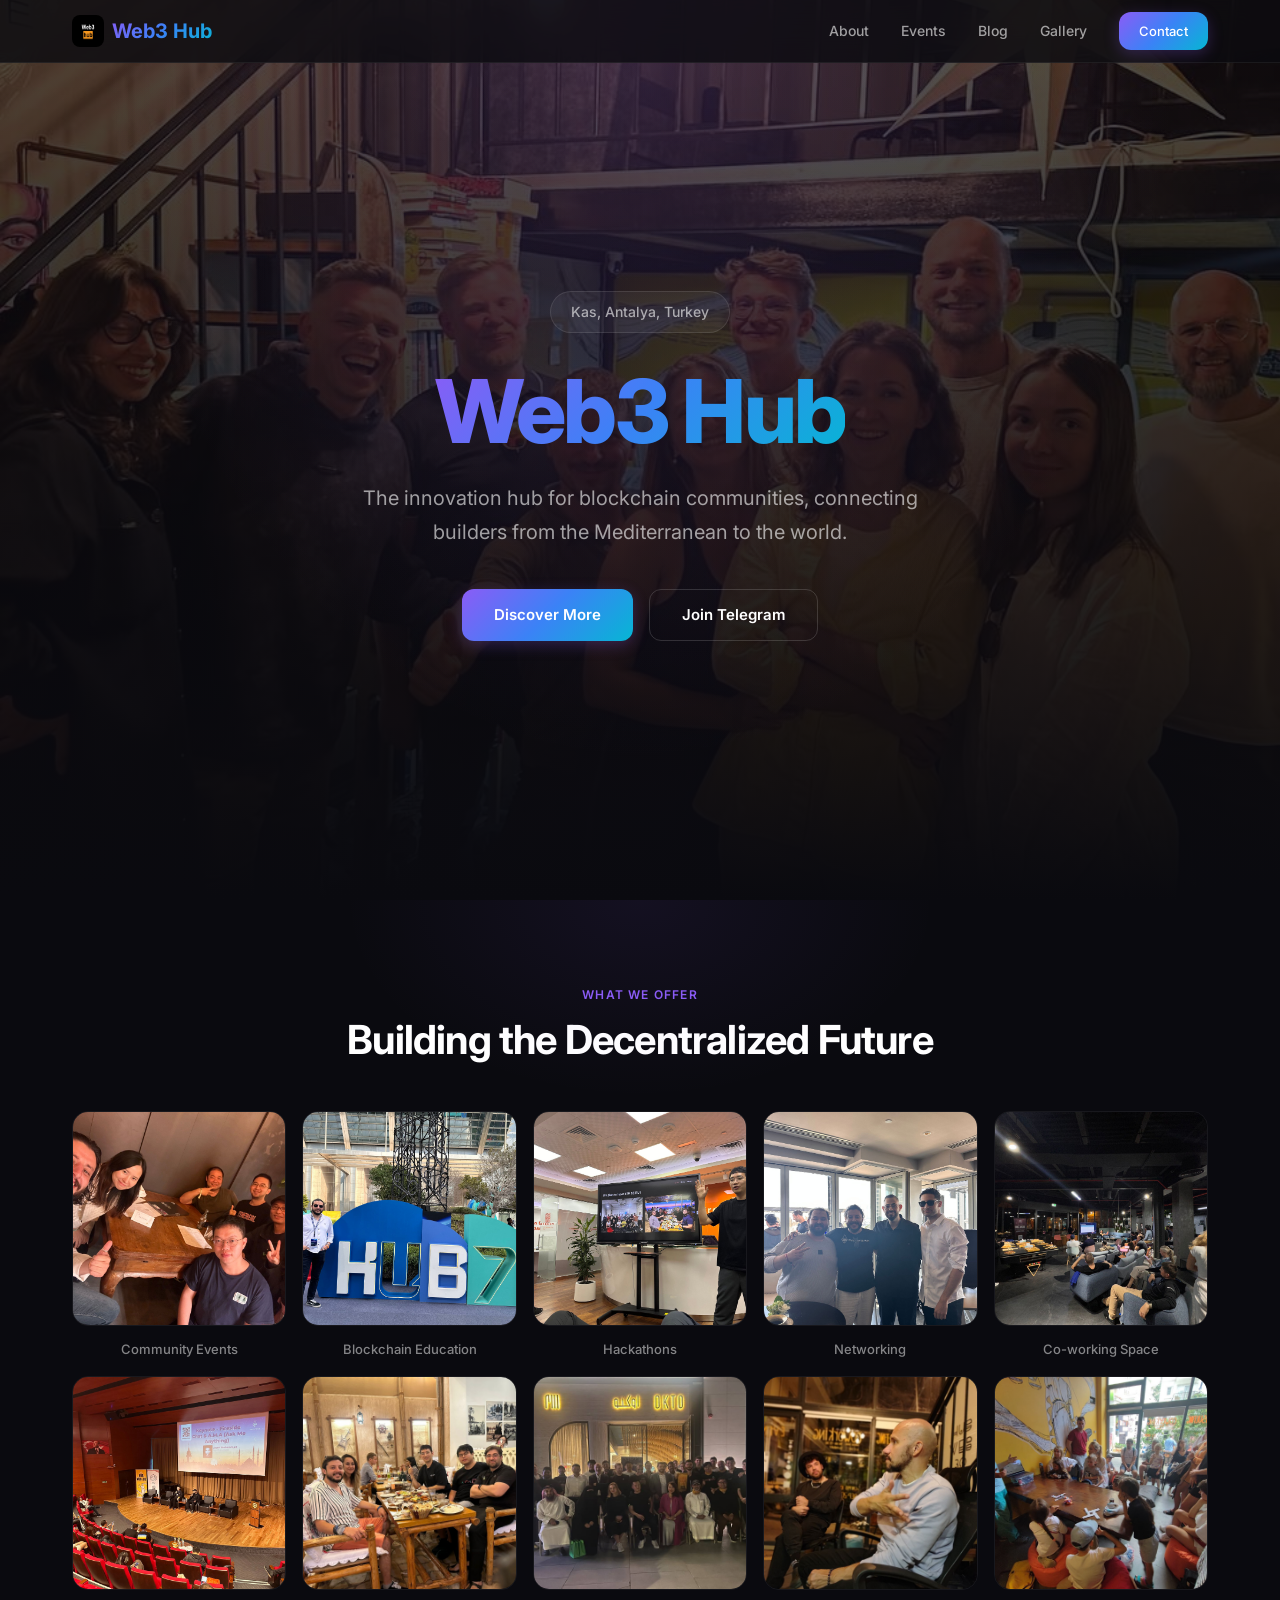
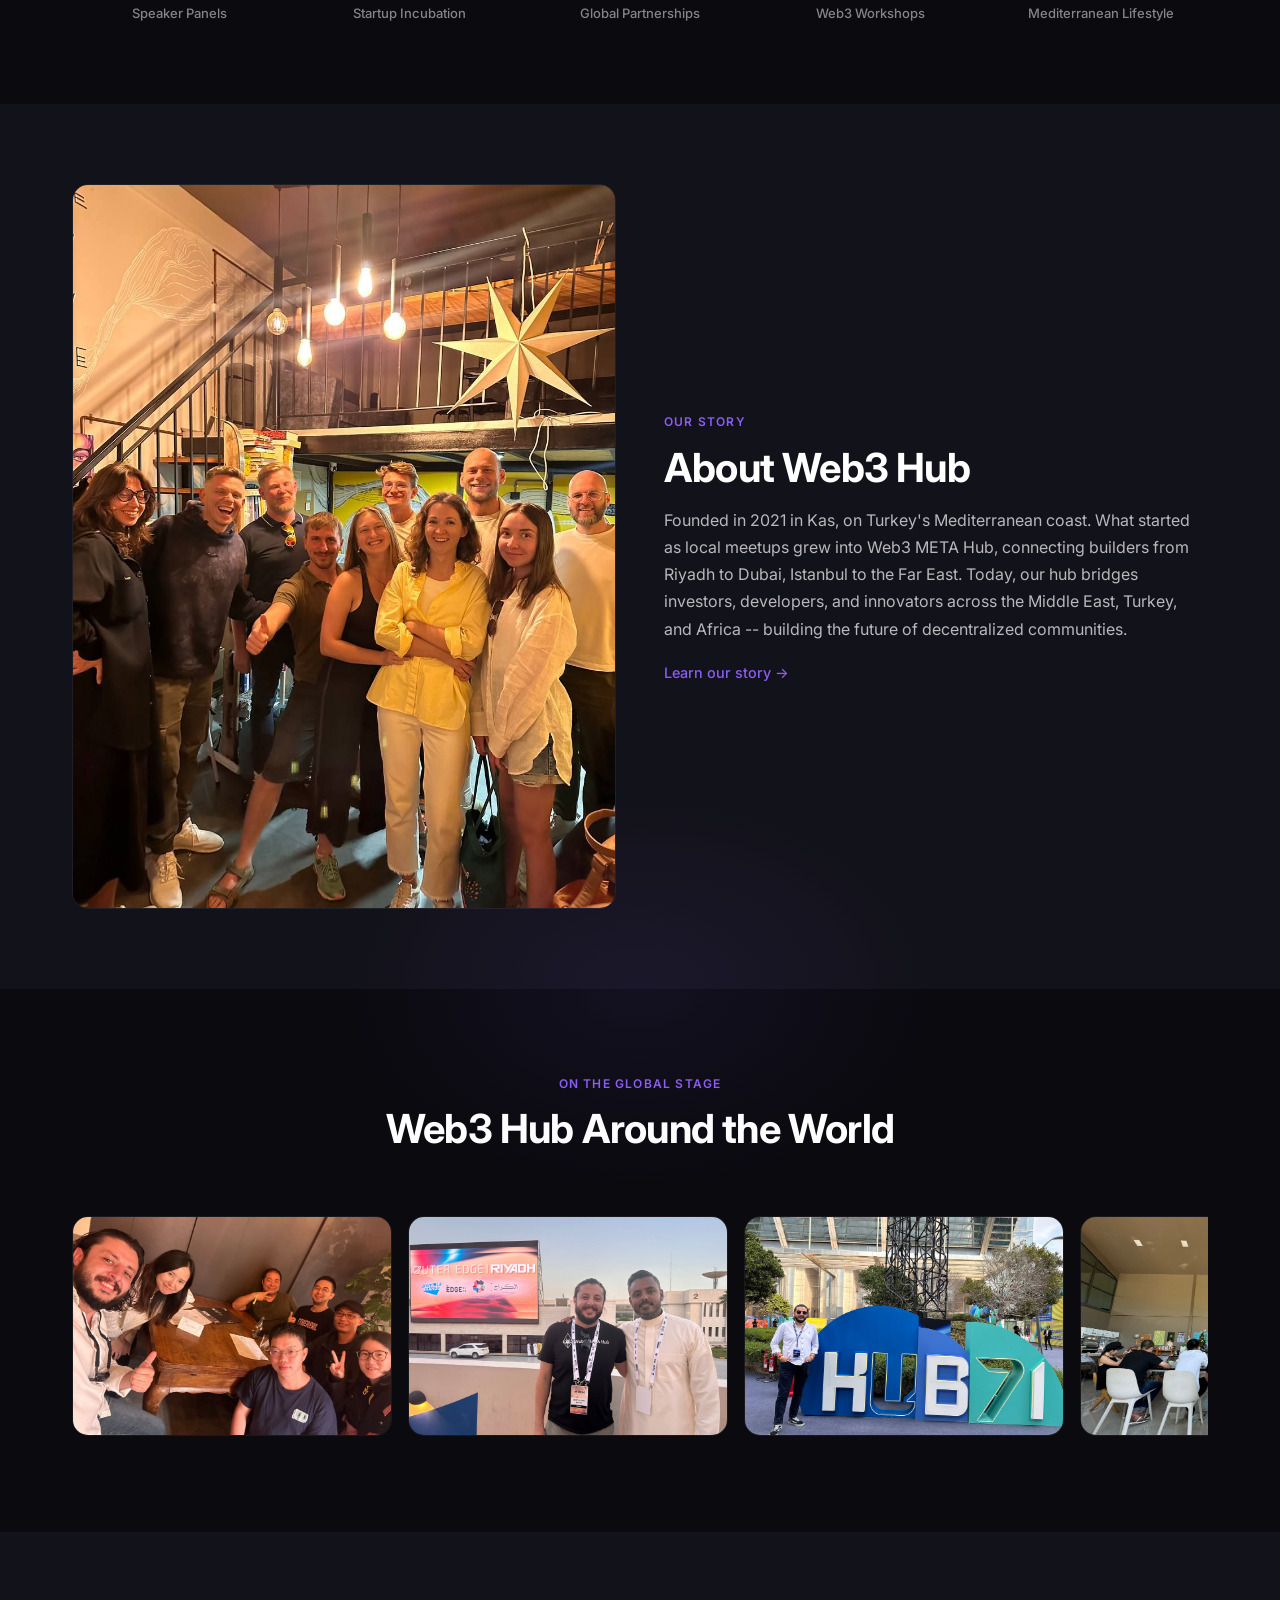
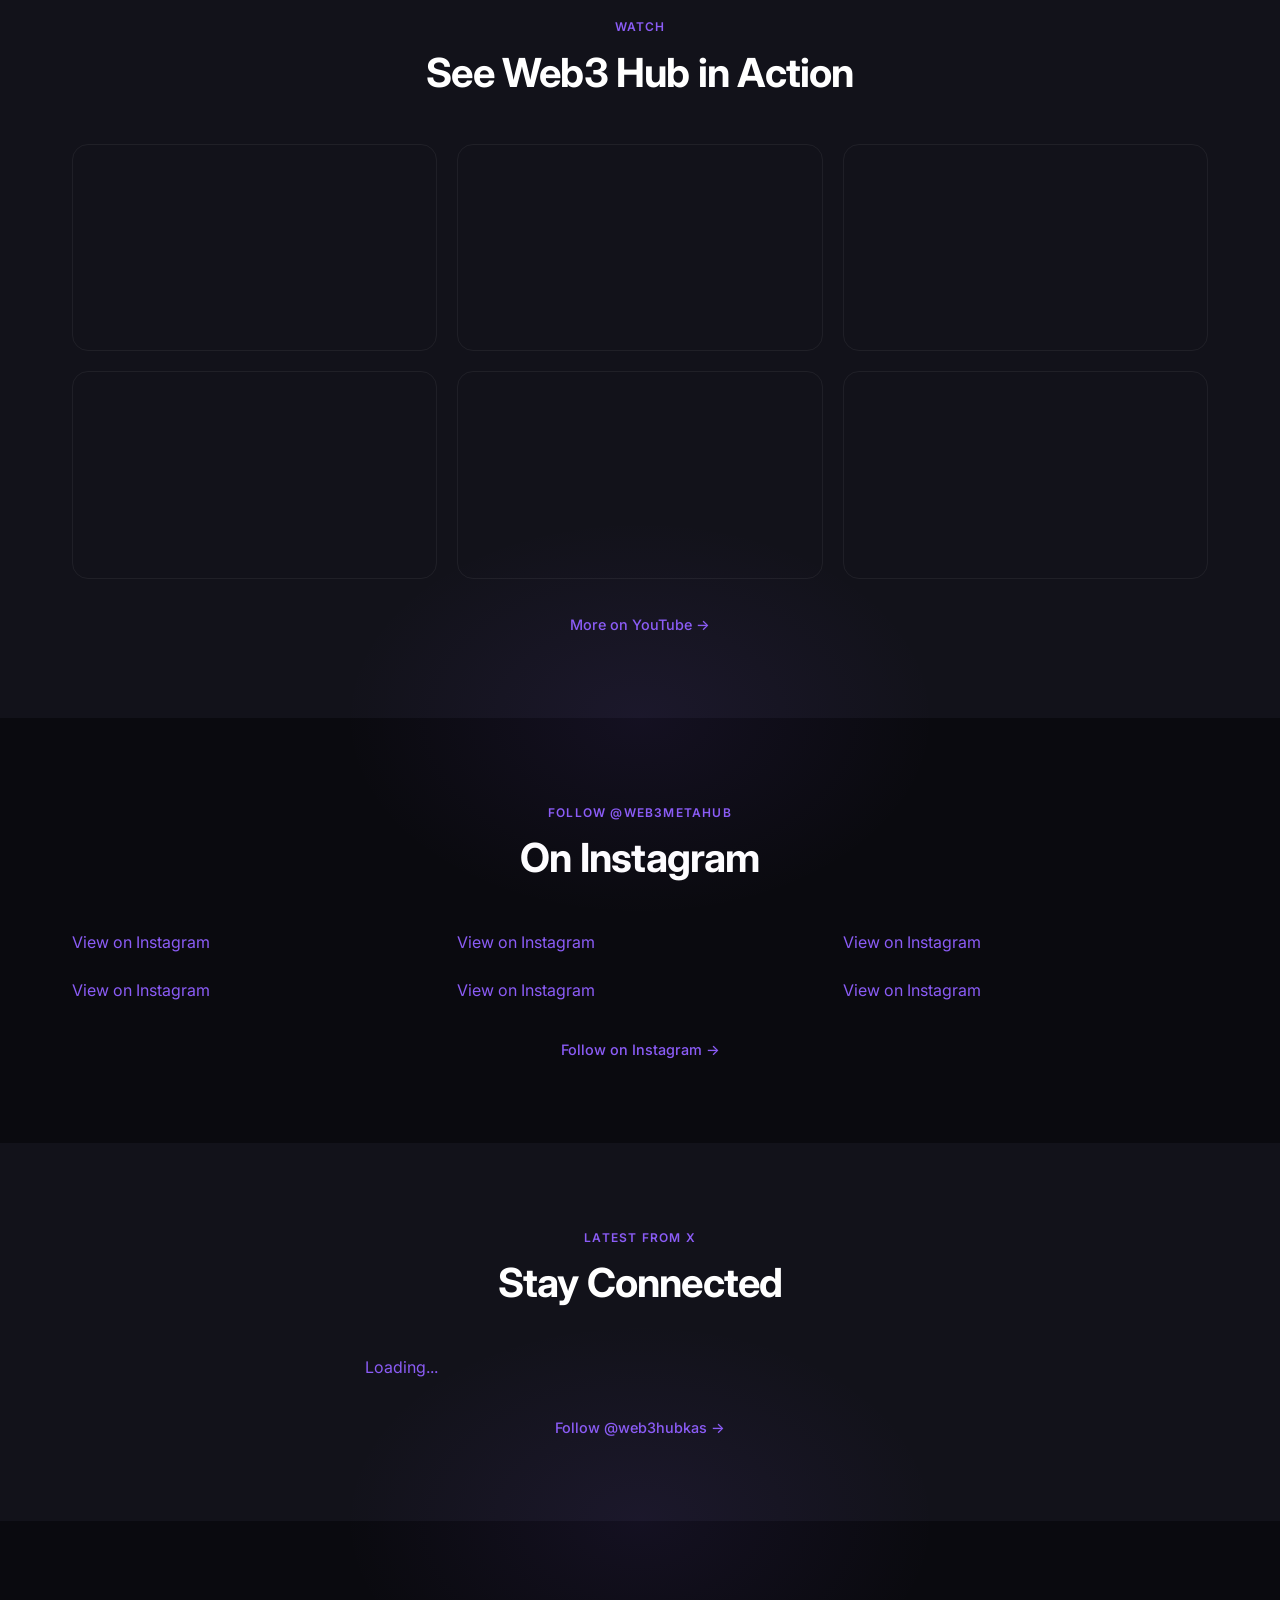
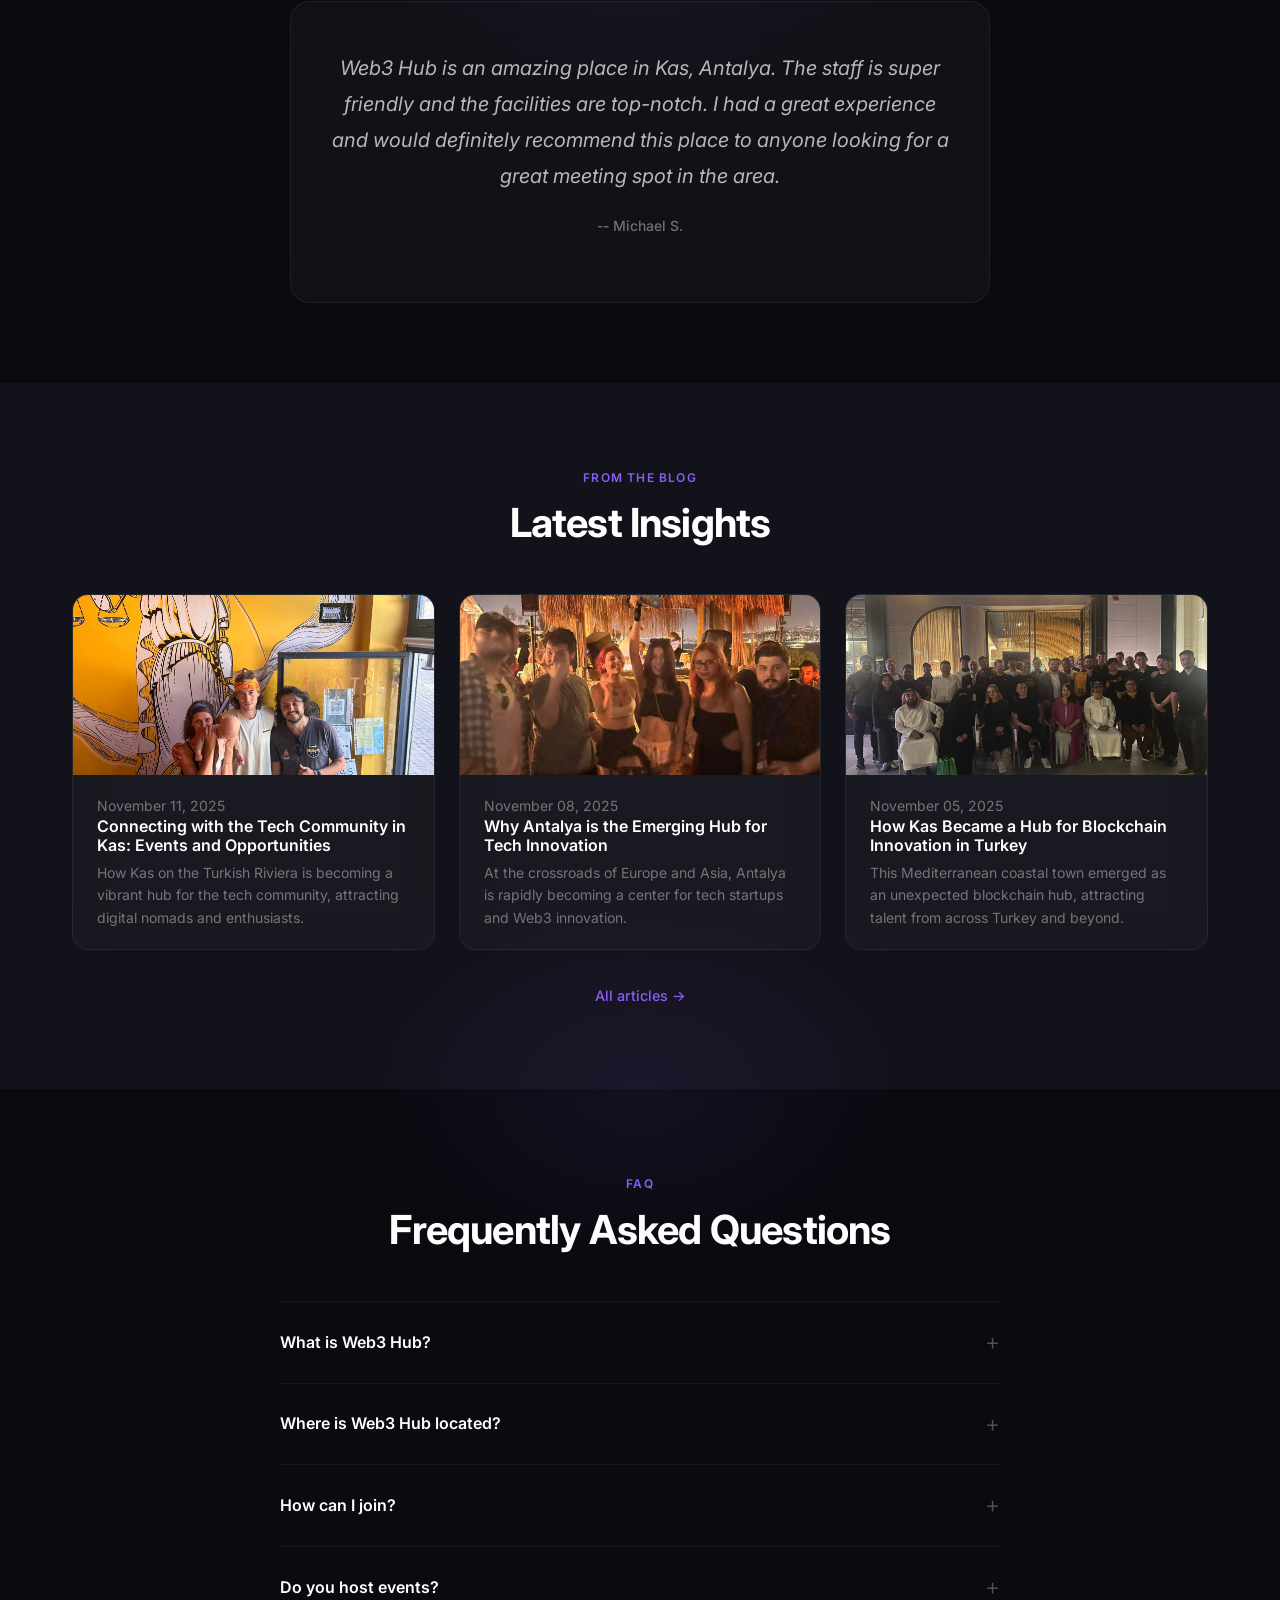
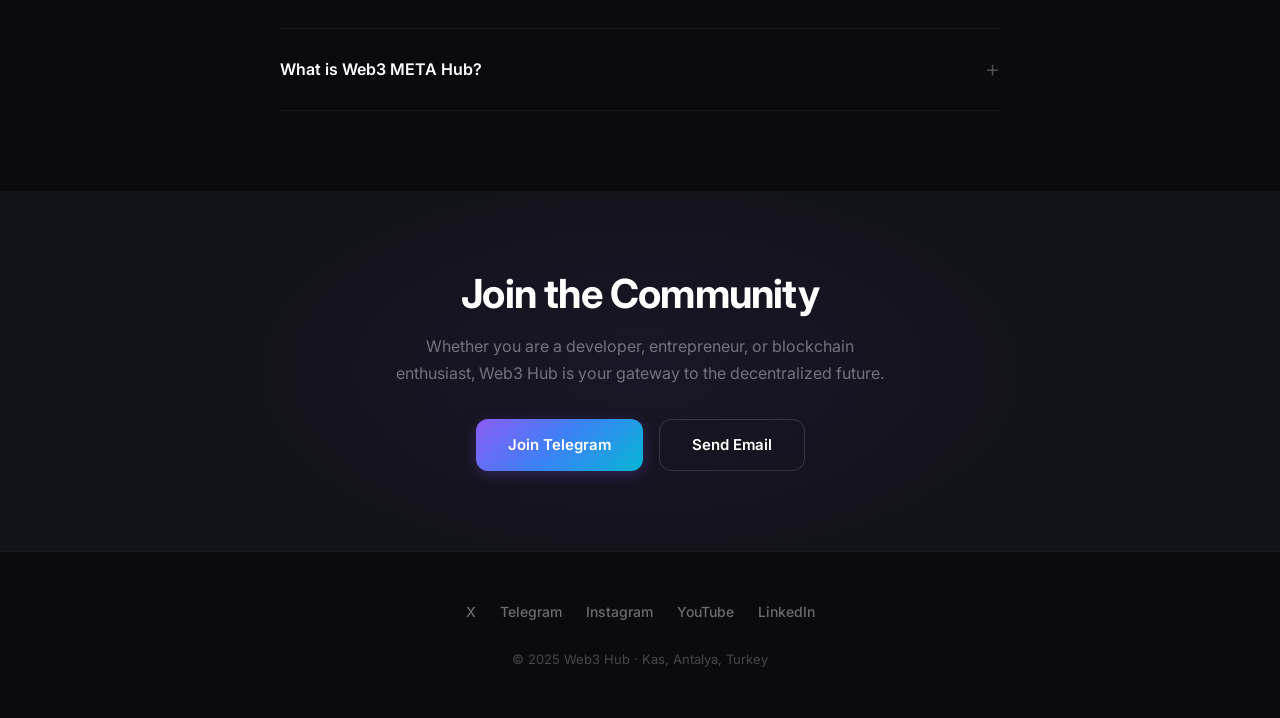
==== commit a67b4951: "Full Web3 redesign: dark theme, glassmorphism, purple-blue gradient accents - Modern Web3 dark UI wi" ====
--- a/index.html
+++ b/index.html
@@ -26,7 +26,7 @@
   <!-- Fonts -->
   <link rel="preconnect" href="https://fonts.googleapis.com"/>
   <link rel="preconnect" href="https://fonts.gstatic.com" crossorigin/>
-  <link href="https://fonts.googleapis.com/css2?family=DM+Serif+Display:ital@0;1&family=Inter:wght@400;500;600;700&display=swap" rel="stylesheet"/>
+  <link href="https://fonts.googleapis.com/css2?family=Inter:wght@400;500;600;700;800&display=swap" rel="stylesheet"/>
 
   <link rel="stylesheet" href="css/style.css"/>
 
@@ -86,16 +86,16 @@
 <body>
 
   <!-- Header -->
-  <header class="site-header" role="banner">
+  <header role="banner">
     <nav class="nav-container" role="navigation" aria-label="Main navigation">
-      <a href="/" class="nav-logo" aria-label="Web3 Hub homepage">
+      <a href="index.html" class="nav-logo" aria-label="Web3 Hub homepage">
         <img src="images/logo.jpg" alt="Web3 Hub" width="32" height="32"/>
-        Web3 Hub
+        <span class="logo-text">Web3 Hub</span>
       </a>
-      <button class="nav-toggle" aria-label="Toggle navigation menu" onclick="this.classList.toggle('open');document.getElementById('nav-links').classList.toggle('open');">
-        <span></span><span></span><span></span>
+      <button class="nav-toggle" aria-label="Toggle navigation menu" onclick="document.querySelector('.nav-links').classList.toggle('open')">
+        <svg width="24" height="24" viewBox="0 0 24 24" fill="none" stroke="currentColor" stroke-width="2" stroke-linecap="round"><path d="M3 12h18M3 6h18M3 18h18"/></svg>
       </button>
-      <div class="nav-links" id="nav-links">
+      <div class="nav-links">
         <a href="about.html">About</a>
         <a href="events.html">Events</a>
         <a href="blog.html">Blog</a>
@@ -110,59 +110,61 @@
     <!-- Hero -->
     <section class="hero" aria-label="Hero">
       <div class="hero-content">
-        <h1>Web3 Hub</h1>
-        <p class="hero-location">Kas, Antalya, Turkey</p>
-        <p>Innovation hub for blockchain and Web3 communities. Connecting builders, thinkers, and creators on the Mediterranean coast.</p>
+        <div class="hero-location">Kas, Antalya, Turkey</div>
+        <h1><span class="gradient-text">Web3 Hub</span></h1>
+        <p>The innovation hub for blockchain communities, connecting builders from the Mediterranean to the world.</p>
         <div class="hero-buttons">
-          <a href="about.html" class="btn btn-hero">Discover More</a>
+          <a href="about.html" class="btn btn-primary">Discover More</a>
+          <a href="https://t.me/web3metahub" class="btn btn-outline" target="_blank" rel="noopener">Join Telegram</a>
         </div>
       </div>
     </section>
 
     <!-- Feature Grid -->
-    <section aria-label="What We Offer">
-      <div class="container">
-        <div class="section-header">
-          <h2>What We Offer</h2>
+    <section class="glow-section" aria-label="What We Offer">
+      <div class="container">
+        <div class="section-header">
+          <span class="section-label">What We Offer</span>
+          <h2>Building the Decentralized Future</h2>
         </div>
         <div class="feature-grid">
-          <div class="feature-card">
+          <div class="feature-item">
             <img src="images/gallery/gallery-01.jpg" alt="Community events at Web3 Hub" loading="lazy"/>
             <p>Community Events</p>
           </div>
-          <div class="feature-card">
+          <div class="feature-item">
             <img src="images/gallery/gallery-03.jpg" alt="Blockchain education programs" loading="lazy"/>
             <p>Blockchain Education</p>
           </div>
-          <div class="feature-card">
+          <div class="feature-item">
             <img src="images/gallery/gallery-05.jpg" alt="Hackathons at Web3 Hub" loading="lazy"/>
             <p>Hackathons</p>
           </div>
-          <div class="feature-card">
+          <div class="feature-item">
             <img src="images/gallery/gallery-07.jpg" alt="Networking opportunities" loading="lazy"/>
             <p>Networking</p>
           </div>
-          <div class="feature-card">
+          <div class="feature-item">
             <img src="images/gallery/gallery-10.jpg" alt="Co-working space in Kas" loading="lazy"/>
             <p>Co-working Space</p>
           </div>
-          <div class="feature-card">
+          <div class="feature-item">
             <img src="images/gallery/gallery-15.jpg" alt="Speaker panels and talks" loading="lazy"/>
             <p>Speaker Panels</p>
           </div>
-          <div class="feature-card">
+          <div class="feature-item">
             <img src="images/gallery/gallery-18.jpg" alt="Startup incubation program" loading="lazy"/>
             <p>Startup Incubation</p>
           </div>
-          <div class="feature-card">
+          <div class="feature-item">
             <img src="images/gallery/gallery-20.jpg" alt="Global partnerships" loading="lazy"/>
             <p>Global Partnerships</p>
           </div>
-          <div class="feature-card">
+          <div class="feature-item">
             <img src="images/gallery/gallery-22.jpg" alt="Web3 workshops" loading="lazy"/>
             <p>Web3 Workshops</p>
           </div>
-          <div class="feature-card">
+          <div class="feature-item">
             <img src="images/gallery/gallery-25.jpg" alt="Mediterranean lifestyle in Kas" loading="lazy"/>
             <p>Mediterranean Lifestyle</p>
           </div>
@@ -170,22 +172,27 @@
       </div>
     </section>
 
-    <!-- About -->
+    <!-- About Preview -->
     <section class="section-alt" aria-label="About Web3 Hub">
       <div class="container">
-        <div class="content text-center">
-          <h2>About Web3 Hub</h2>
-          <p>Founded in 2021 in Kas, on Turkey's Mediterranean coast. What started as local meetups grew into Web3 META Hub, connecting builders from Riyadh to Dubai, Istanbul to the Far East. Today, our hub bridges investors, developers, and innovators across the Middle East, Turkey, and Africa -- building the future of decentralized communities.</p>
-          <a href="about.html" class="link-arrow">Learn our story &rarr;</a>
+        <div class="about-preview">
+          <img src="images/cover2.jpg" alt="Web3 Hub community" loading="lazy"/>
+          <div>
+            <span class="section-label">Our Story</span>
+            <h2>About Web3 Hub</h2>
+            <p>Founded in 2021 in Kas, on Turkey's Mediterranean coast. What started as local meetups grew into Web3 META Hub, connecting builders from Riyadh to Dubai, Istanbul to the Far East. Today, our hub bridges investors, developers, and innovators across the Middle East, Turkey, and Africa -- building the future of decentralized communities.</p>
+            <a href="about.html" class="link-arrow">Learn our story &rarr;</a>
+          </div>
         </div>
       </div>
     </section>
 
     <!-- Gallery Scroll -->
-    <section aria-label="Gallery">
-      <div class="container">
-        <div class="section-header">
-          <h2>Web3 Hub on the Global Stage</h2>
+    <section class="glow-section" aria-label="Gallery">
+      <div class="container">
+        <div class="section-header">
+          <span class="section-label">On the Global Stage</span>
+          <h2>Web3 Hub Around the World</h2>
         </div>
         <div class="gallery-scroll">
           <img src="images/gallery/gallery-01.jpg" alt="Web3 Hub community event" loading="lazy"/>
@@ -208,7 +215,8 @@
     <section class="section-alt" aria-label="Videos">
       <div class="container">
         <div class="section-header">
-          <h2>Watch</h2>
+          <span class="section-label">Watch</span>
+          <h2>See Web3 Hub in Action</h2>
         </div>
         <div class="video-grid">
           <div class="video-item">
@@ -237,18 +245,19 @@
     </section>
 
     <!-- Instagram Section -->
-    <section aria-label="Instagram">
-      <div class="container">
-        <div class="section-header">
-          <h2>Follow @web3metahub</h2>
+    <section class="glow-section" aria-label="Instagram">
+      <div class="container">
+        <div class="section-header">
+          <span class="section-label">Follow @web3metahub</span>
+          <h2>On Instagram</h2>
         </div>
         <div class="ig-grid">
-          <blockquote class="instagram-media" data-instgrm-permalink="https://www.instagram.com/p/DLu-4cMoabo/" data-instgrm-version="14" style="max-width:400px;min-width:260px;width:100%;padding:0;"><a href="https://www.instagram.com/p/DLu-4cMoabo/" target="_blank" rel="noopener">View on Instagram</a></blockquote>
-          <blockquote class="instagram-media" data-instgrm-permalink="https://www.instagram.com/reel/DQCpgk2jUgj/" data-instgrm-version="14" style="max-width:400px;min-width:260px;width:100%;padding:0;"><a href="https://www.instagram.com/reel/DQCpgk2jUgj/" target="_blank" rel="noopener">View on Instagram</a></blockquote>
-          <blockquote class="instagram-media" data-instgrm-permalink="https://www.instagram.com/reel/DGh8AZeoR5O/" data-instgrm-version="14" style="max-width:400px;min-width:260px;width:100%;padding:0;"><a href="https://www.instagram.com/reel/DGh8AZeoR5O/" target="_blank" rel="noopener">View on Instagram</a></blockquote>
-          <blockquote class="instagram-media" data-instgrm-permalink="https://www.instagram.com/reel/C_KwbeiIpHE/" data-instgrm-version="14" style="max-width:400px;min-width:260px;width:100%;padding:0;"><a href="https://www.instagram.com/reel/C_KwbeiIpHE/" target="_blank" rel="noopener">View on Instagram</a></blockquote>
-          <blockquote class="instagram-media" data-instgrm-permalink="https://www.instagram.com/p/C7qZ8MNIl0E/" data-instgrm-version="14" style="max-width:400px;min-width:260px;width:100%;padding:0;"><a href="https://www.instagram.com/p/C7qZ8MNIl0E/" target="_blank" rel="noopener">View on Instagram</a></blockquote>
-          <blockquote class="instagram-media" data-instgrm-permalink="https://www.instagram.com/p/C9_gEDsIFCz/" data-instgrm-version="14" style="max-width:400px;min-width:260px;width:100%;padding:0;"><a href="https://www.instagram.com/p/C9_gEDsIFCz/" target="_blank" rel="noopener">View on Instagram</a></blockquote>
+          <blockquote class="instagram-media" data-instgrm-permalink="https://www.instagram.com/p/DLu-4cMoabo/" data-instgrm-version="14" style="max-width:400px;min-width:260px;width:100%;padding:0;background:transparent;border:0;"><a href="https://www.instagram.com/p/DLu-4cMoabo/" target="_blank" rel="noopener">View on Instagram</a></blockquote>
+          <blockquote class="instagram-media" data-instgrm-permalink="https://www.instagram.com/reel/DQCpgk2jUgj/" data-instgrm-version="14" style="max-width:400px;min-width:260px;width:100%;padding:0;background:transparent;border:0;"><a href="https://www.instagram.com/reel/DQCpgk2jUgj/" target="_blank" rel="noopener">View on Instagram</a></blockquote>
+          <blockquote class="instagram-media" data-instgrm-permalink="https://www.instagram.com/reel/DGh8AZeoR5O/" data-instgrm-version="14" style="max-width:400px;min-width:260px;width:100%;padding:0;background:transparent;border:0;"><a href="https://www.instagram.com/reel/DGh8AZeoR5O/" target="_blank" rel="noopener">View on Instagram</a></blockquote>
+          <blockquote class="instagram-media" data-instgrm-permalink="https://www.instagram.com/reel/C_KwbeiIpHE/" data-instgrm-version="14" style="max-width:400px;min-width:260px;width:100%;padding:0;background:transparent;border:0;"><a href="https://www.instagram.com/reel/C_KwbeiIpHE/" target="_blank" rel="noopener">View on Instagram</a></blockquote>
+          <blockquote class="instagram-media" data-instgrm-permalink="https://www.instagram.com/p/C7qZ8MNIl0E/" data-instgrm-version="14" style="max-width:400px;min-width:260px;width:100%;padding:0;background:transparent;border:0;"><a href="https://www.instagram.com/p/C7qZ8MNIl0E/" target="_blank" rel="noopener">View on Instagram</a></blockquote>
+          <blockquote class="instagram-media" data-instgrm-permalink="https://www.instagram.com/p/C9_gEDsIFCz/" data-instgrm-version="14" style="max-width:400px;min-width:260px;width:100%;padding:0;background:transparent;border:0;"><a href="https://www.instagram.com/p/C9_gEDsIFCz/" target="_blank" rel="noopener">View on Instagram</a></blockquote>
         </div>
         <div class="text-center mt-2">
           <a href="https://www.instagram.com/web3metahub/" class="link-arrow" target="_blank" rel="noopener">Follow on Instagram &rarr;</a>
@@ -260,10 +269,11 @@
     <section class="section-alt" aria-label="Twitter">
       <div class="container">
         <div class="section-header">
-          <h2>Latest from X</h2>
+          <span class="section-label">Latest from X</span>
+          <h2>Stay Connected</h2>
         </div>
         <div class="twitter-embed">
-          <blockquote class="twitter-tweet"><a href="https://x.com/zuzalukas/status/1981125817779564551">Loading...</a></blockquote>
+          <blockquote class="twitter-tweet" data-theme="dark"><a href="https://x.com/zuzalukas/status/1981125817779564551">Loading...</a></blockquote>
         </div>
         <div class="text-center mt-2">
           <a href="https://x.com/web3hubkas" class="link-arrow" target="_blank" rel="noopener">Follow @web3hubkas &rarr;</a>
@@ -272,10 +282,12 @@
     </section>
 
     <!-- Testimonial -->
-    <section aria-label="Testimonial">
-      <div class="container">
-        <blockquote class="quote">Web3 Hub is an amazing place in Kas, Antalya. The staff is super friendly and the facilities are top-notch. I had a great experience and would definitely recommend this place to anyone looking for a great meeting spot in the area.</blockquote>
-        <p class="quote-author">-- Michael S.</p>
+    <section class="glow-section" aria-label="Testimonial">
+      <div class="container">
+        <div class="quote-card">
+          <blockquote class="quote">Web3 Hub is an amazing place in Kas, Antalya. The staff is super friendly and the facilities are top-notch. I had a great experience and would definitely recommend this place to anyone looking for a great meeting spot in the area.</blockquote>
+          <p class="quote-author">-- Michael S.</p>
+        </div>
       </div>
     </section>
 
@@ -283,23 +295,39 @@
     <section class="section-alt" aria-label="Blog">
       <div class="container">
         <div class="section-header">
-          <h2>From the Blog</h2>
-        </div>
-        <div class="blog-list">
-          <div class="blog-list-item">
-            <p class="blog-date">November 11, 2025</p>
-            <h3><a href="blog/connecting-tech-community-kas.html">Connecting with the Tech Community in Kas: Events and Opportunities</a></h3>
-            <p>How Kas on the Turkish Riviera is becoming a vibrant hub for the tech community, attracting digital nomads and enthusiasts.</p>
-          </div>
-          <div class="blog-list-item">
-            <p class="blog-date">November 08, 2025</p>
-            <h3><a href="blog/antalya-emerging-tech-hub.html">Why Antalya is the Emerging Hub for Tech Innovation</a></h3>
-            <p>At the crossroads of Europe and Asia, Antalya is rapidly becoming a center for tech startups and Web3 innovation.</p>
-          </div>
-          <div class="blog-list-item">
-            <p class="blog-date">November 05, 2025</p>
-            <h3><a href="blog/kas-blockchain-innovation.html">How Kas Became a Hub for Blockchain Innovation in Turkey</a></h3>
-            <p>This Mediterranean coastal town emerged as an unexpected blockchain hub, attracting talent from across Turkey and beyond.</p>
+          <span class="section-label">From the Blog</span>
+          <h2>Latest Insights</h2>
+        </div>
+        <div class="blog-grid">
+          <div class="blog-card">
+            <div class="blog-card-img">
+              <img src="images/gallery/gallery-09.jpg" alt="Connecting with the tech community in Kas" loading="lazy"/>
+            </div>
+            <div class="blog-card-body">
+              <p class="blog-card-date">November 11, 2025</p>
+              <h3><a href="blog/connecting-tech-community-kas.html">Connecting with the Tech Community in Kas: Events and Opportunities</a></h3>
+              <p>How Kas on the Turkish Riviera is becoming a vibrant hub for the tech community, attracting digital nomads and enthusiasts.</p>
+            </div>
+          </div>
+          <div class="blog-card">
+            <div class="blog-card-img">
+              <img src="images/gallery/gallery-14.jpg" alt="Antalya emerging tech hub" loading="lazy"/>
+            </div>
+            <div class="blog-card-body">
+              <p class="blog-card-date">November 08, 2025</p>
+              <h3><a href="blog/antalya-emerging-tech-hub.html">Why Antalya is the Emerging Hub for Tech Innovation</a></h3>
+              <p>At the crossroads of Europe and Asia, Antalya is rapidly becoming a center for tech startups and Web3 innovation.</p>
+            </div>
+          </div>
+          <div class="blog-card">
+            <div class="blog-card-img">
+              <img src="images/gallery/gallery-20.jpg" alt="Kas blockchain innovation" loading="lazy"/>
+            </div>
+            <div class="blog-card-body">
+              <p class="blog-card-date">November 05, 2025</p>
+              <h3><a href="blog/kas-blockchain-innovation.html">How Kas Became a Hub for Blockchain Innovation in Turkey</a></h3>
+              <p>This Mediterranean coastal town emerged as an unexpected blockchain hub, attracting talent from across Turkey and beyond.</p>
+            </div>
           </div>
         </div>
         <div class="text-center mt-2">
@@ -309,9 +337,10 @@
     </section>
 
     <!-- FAQ -->
-    <section aria-label="FAQ">
-      <div class="container">
-        <div class="section-header">
+    <section class="glow-section" aria-label="FAQ">
+      <div class="container">
+        <div class="section-header">
+          <span class="section-label">FAQ</span>
           <h2>Frequently Asked Questions</h2>
         </div>
         <div class="content faq">
@@ -352,7 +381,7 @@
   </main>
 
   <!-- Footer -->
-  <footer class="footer" role="contentinfo">
+  <footer role="contentinfo">
     <div class="container">
       <div class="footer-social">
         <a href="https://x.com/web3hubkas" target="_blank" rel="noopener">X</a>
--- a/css/style.css
+++ b/css/style.css
@@ -1,17 +1,22 @@
-/* ===== Reset ===== */
+/* ===== Reset & Base ===== */
 *, *::before, *::after { box-sizing: border-box; margin: 0; padding: 0; }
 
 :root {
-  --bg: #ffffff;
-  --bg-alt: #f9f9f9;
-  --bg-dark: #131316;
-  --text-heading: #111827;
-  --text-body: #374151;
-  --text-muted: #6b7280;
-  --text-light: #9ca3af;
-  --border: #e5e7eb;
-  --accent: #155eef;
-  --max-width: 1100px;
+  --bg-primary: #0a0a0f;
+  --bg-secondary: #12121a;
+  --bg-card: rgba(255, 255, 255, 0.03);
+  --bg-card-hover: rgba(255, 255, 255, 0.06);
+  --text-primary: #ffffff;
+  --text-secondary: rgba(255, 255, 255, 0.7);
+  --text-muted: rgba(255, 255, 255, 0.4);
+  --accent-purple: #8b5cf6;
+  --accent-blue: #3b82f6;
+  --accent-cyan: #06b6d4;
+  --gradient-primary: linear-gradient(135deg, #8b5cf6 0%, #3b82f6 50%, #06b6d4 100%);
+  --gradient-subtle: linear-gradient(135deg, rgba(139,92,246,0.1) 0%, rgba(59,130,246,0.1) 100%);
+  --border: rgba(255, 255, 255, 0.08);
+  --border-hover: rgba(139, 92, 246, 0.3);
+  --max-width: 1200px;
   --content-width: 720px;
 }
 
@@ -19,82 +24,117 @@
 
 body {
   font-family: 'Inter', -apple-system, BlinkMacSystemFont, 'Segoe UI', sans-serif;
-  background: var(--bg);
-  color: var(--text-body);
+  background: var(--bg-primary);
+  color: var(--text-secondary);
   line-height: 1.7;
   -webkit-font-smoothing: antialiased;
-}
-
-a { color: var(--accent); text-decoration: none; transition: opacity 0.15s; }
-a:hover { opacity: 0.8; }
-
-img { max-width: 100%; height: auto; display: block; border-radius: 12px; }
+  -moz-osx-font-smoothing: grayscale;
+}
+
+a { color: var(--accent-purple); text-decoration: none; transition: color 0.2s; }
+a:hover { color: var(--accent-cyan); }
+
+img { max-width: 100%; height: auto; display: block; }
 
 .container { max-width: var(--max-width); margin: 0 auto; padding: 0 2rem; }
 .content { max-width: var(--content-width); margin: 0 auto; }
 
 /* ===== Typography ===== */
-h1, h2, h3, h4 { color: var(--text-heading); line-height: 1.2; }
+h1, h2, h3, h4 { color: var(--text-primary); line-height: 1.15; }
 h1 {
-  font-family: 'DM Serif Display', serif;
-  font-size: clamp(2.5rem, 5vw, 4rem);
-  font-weight: 700;
-  letter-spacing: -0.04em;
+  font-size: clamp(2.5rem, 6vw, 4.5rem);
+  font-weight: 800;
+  letter-spacing: -0.03em;
   margin-bottom: 1rem;
 }
 h2 {
-  font-family: 'DM Serif Display', serif;
-  font-size: clamp(1.8rem, 3.5vw, 2.5rem);
+  font-size: clamp(1.75rem, 4vw, 2.5rem);
   font-weight: 700;
   letter-spacing: -0.02em;
   margin-bottom: 1rem;
 }
 h3 {
-  font-family: 'Inter', sans-serif;
-  font-size: 1.1rem;
+  font-size: 1.125rem;
   font-weight: 600;
   margin-bottom: 0.5rem;
 }
-p { font-size: 1rem; color: var(--text-body); line-height: 1.7; margin-bottom: 1rem; }
+p { font-size: 1rem; color: var(--text-secondary); line-height: 1.7; margin-bottom: 1rem; }
+
+.gradient-text {
+  background: var(--gradient-primary);
+  -webkit-background-clip: text;
+  -webkit-text-fill-color: transparent;
+  background-clip: text;
+}
+
+/* ===== Section Labels ===== */
+.section-label {
+  display: inline-block;
+  font-size: 0.75rem;
+  font-weight: 600;
+  text-transform: uppercase;
+  letter-spacing: 0.1em;
+  color: var(--accent-purple);
+  margin-bottom: 0.75rem;
+}
 
 /* ===== Buttons ===== */
 .btn {
   display: inline-flex;
   align-items: center;
   justify-content: center;
-  height: 40px;
-  padding: 0 32px;
-  border-radius: 6px;
-  font-size: 14px;
-  font-weight: 500;
+  padding: 0.75rem 2rem;
+  border-radius: 12px;
+  font-weight: 600;
+  font-size: 0.9375rem;
   font-family: 'Inter', sans-serif;
+  transition: all 0.2s ease;
   cursor: pointer;
-  transition: opacity 0.15s, background 0.15s;
   border: none;
+  gap: 0.5rem;
   text-decoration: none;
   white-space: nowrap;
 }
-.btn-primary { background: var(--text-heading); color: #fff; }
-.btn-primary:hover { opacity: 0.85; color: #fff; }
-.btn-outline { border: 1px solid #d1d5db; color: var(--text-body); background: transparent; }
-.btn-outline:hover { background: #f3f4f6; }
-.btn-accent { background: var(--accent); color: #fff; }
-.btn-accent:hover { opacity: 0.9; color: #fff; }
-.btn-hero { background: #fff; color: var(--bg-dark); }
-.btn-hero:hover { opacity: 0.9; color: var(--bg-dark); }
+.btn-primary {
+  background: var(--gradient-primary);
+  color: white;
+  box-shadow: 0 4px 15px rgba(139, 92, 246, 0.25);
+}
+.btn-primary:hover {
+  transform: translateY(-1px);
+  box-shadow: 0 8px 25px rgba(139, 92, 246, 0.35);
+  color: white;
+}
+.btn-outline {
+  background: transparent;
+  border: 1px solid rgba(255, 255, 255, 0.15);
+  color: white;
+}
+.btn-outline:hover {
+  background: rgba(255, 255, 255, 0.05);
+  border-color: rgba(139, 92, 246, 0.4);
+  color: white;
+}
+.btn-accent {
+  background: var(--accent-purple);
+  color: white;
+}
+.btn-accent:hover {
+  opacity: 0.9;
+  color: white;
+}
 
 /* ===== Header / Navigation ===== */
-.site-header {
+header {
   position: fixed;
   top: 0;
   left: 0;
   right: 0;
   z-index: 1000;
-  background: rgba(255, 255, 255, 0.95);
-  backdrop-filter: blur(16px);
-  -webkit-backdrop-filter: blur(16px);
-  border-bottom: 1px solid var(--border);
-  padding: 0.6rem 0;
+  background: rgba(10, 10, 15, 0.8);
+  backdrop-filter: blur(20px);
+  -webkit-backdrop-filter: blur(20px);
+  border-bottom: 1px solid rgba(255, 255, 255, 0.06);
 }
 .nav-container {
   display: flex;
@@ -102,19 +142,24 @@
   justify-content: space-between;
   max-width: var(--max-width);
   margin: 0 auto;
-  padding: 0 2rem;
+  padding: 0.75rem 2rem;
 }
 .nav-logo {
   display: flex;
   align-items: center;
   gap: 0.5rem;
+  text-decoration: none;
+}
+.nav-logo:hover { color: white; }
+.nav-logo img { height: 32px; width: 32px; border-radius: 8px; }
+.logo-text {
   font-weight: 700;
   font-size: 1.25rem;
-  color: var(--text-heading);
-  text-decoration: none;
-}
-.nav-logo:hover { opacity: 1; color: var(--text-heading); }
-.nav-logo img { height: 32px; width: 32px; border-radius: 6px; }
+  background: var(--gradient-primary);
+  -webkit-background-clip: text;
+  -webkit-text-fill-color: transparent;
+  background-clip: text;
+}
 
 .nav-links {
   display: flex;
@@ -123,12 +168,18 @@
   list-style: none;
 }
 .nav-links a {
-  color: var(--text-body);
+  color: rgba(255, 255, 255, 0.6);
   font-weight: 500;
-  font-size: 14px;
-  transition: color 0.15s;
-}
-.nav-links a:hover { color: var(--text-heading); opacity: 1; }
+  font-size: 0.875rem;
+  transition: color 0.2s;
+}
+.nav-links a:hover { color: white; }
+.nav-links .btn-primary {
+  color: white;
+  padding: 0.5rem 1.25rem;
+  font-size: 0.8125rem;
+}
+.nav-links .btn-primary:hover { color: white; }
 
 .nav-toggle {
   display: none;
@@ -136,70 +187,69 @@
   border: none;
   cursor: pointer;
   padding: 0.5rem;
-}
-.nav-toggle span {
-  display: block;
-  width: 22px;
-  height: 2px;
-  background: var(--text-heading);
-  margin: 5px 0;
-  transition: all 0.2s;
-  border-radius: 2px;
-}
+  color: white;
+}
+.nav-toggle svg { display: block; }
 
 /* ===== Hero Section ===== */
 .hero {
+  min-height: 100vh;
+  display: flex;
+  align-items: center;
+  justify-content: center;
+  text-align: center;
   position: relative;
-  background: var(--bg-dark);
-  color: #fff;
-  text-align: center;
-  padding: 10rem 2rem 7rem;
   overflow: hidden;
+  padding: 8rem 2rem 6rem;
 }
 .hero::before {
   content: '';
   position: absolute;
   inset: 0;
   background: url('../images/hero-bg.jpg') center/cover no-repeat;
-  opacity: 0.35;
+  opacity: 0.3;
   z-index: 0;
 }
 .hero::after {
   content: '';
   position: absolute;
-  bottom: 0;
-  left: 0;
-  right: 0;
-  height: 200px;
-  background: linear-gradient(180deg, transparent 0%, var(--bg-dark) 100%);
+  inset: 0;
+  background:
+    radial-gradient(ellipse at center top, rgba(139, 92, 246, 0.15) 0%, transparent 60%),
+    linear-gradient(180deg, transparent 0%, var(--bg-primary) 100%);
   z-index: 1;
 }
 .hero-content {
   position: relative;
   z-index: 2;
-  max-width: 680px;
-  margin: 0 auto;
+  max-width: 800px;
 }
 .hero h1 {
-  font-family: 'DM Serif Display', serif;
-  font-size: clamp(3rem, 6vw, 5rem);
-  color: #fff;
-  letter-spacing: -0.04em;
-  margin-bottom: 0.75rem;
+  font-size: clamp(3rem, 7vw, 5.5rem);
+  font-weight: 800;
+  letter-spacing: -0.03em;
+  line-height: 1.05;
+  margin-bottom: 1.5rem;
+  color: var(--text-primary);
 }
 .hero-location {
-  font-size: 0.9rem;
-  color: rgba(255,255,255,0.5);
+  display: inline-flex;
+  align-items: center;
+  gap: 0.5rem;
+  padding: 0.5rem 1.25rem;
+  border-radius: 100px;
+  background: rgba(255, 255, 255, 0.05);
+  border: 1px solid rgba(255, 255, 255, 0.1);
+  font-size: 0.875rem;
+  color: rgba(255, 255, 255, 0.6);
+  margin-bottom: 2rem;
   font-weight: 500;
-  letter-spacing: 0.05em;
-  text-transform: uppercase;
-  margin-bottom: 1.25rem;
 }
 .hero p {
-  font-size: 1.05rem;
-  color: rgba(255,255,255,0.7);
+  font-size: 1.25rem;
   max-width: 560px;
   margin: 0 auto 2.5rem;
+  color: rgba(255, 255, 255, 0.6);
   line-height: 1.7;
 }
 .hero-buttons {
@@ -214,14 +264,14 @@
   position: relative;
   padding: 10rem 2rem 4rem;
   text-align: center;
-  background: var(--bg-alt);
-}
-.hero-page h1 { margin-bottom: 0.75rem; }
+  background: var(--bg-secondary);
+}
+.hero-page h1 { margin-bottom: 0.75rem; color: var(--text-primary); }
 .hero-page p { max-width: 600px; margin: 0 auto; }
 
 /* ===== Sections ===== */
 section { padding: 5rem 0; }
-.section-alt { background: var(--bg-alt); }
+.section-alt { background: var(--bg-secondary); }
 .section-header {
   text-align: center;
   margin-bottom: 3rem;
@@ -232,62 +282,119 @@
   color: var(--text-muted);
 }
 
+/* ===== Glow Section ===== */
+.glow-section {
+  position: relative;
+}
+.glow-section::before {
+  content: '';
+  position: absolute;
+  top: -200px;
+  left: 50%;
+  transform: translateX(-50%);
+  width: 600px;
+  height: 400px;
+  background: radial-gradient(ellipse, rgba(139, 92, 246, 0.08) 0%, transparent 70%);
+  pointer-events: none;
+}
+
+/* ===== Glassmorphism Cards ===== */
+.card {
+  background: rgba(255, 255, 255, 0.03);
+  backdrop-filter: blur(20px);
+  -webkit-backdrop-filter: blur(20px);
+  border: 1px solid rgba(255, 255, 255, 0.06);
+  border-radius: 16px;
+  padding: 1.5rem;
+  transition: all 0.3s cubic-bezier(0.4, 0, 0.2, 1);
+}
+.card:hover {
+  background: rgba(255, 255, 255, 0.06);
+  border-color: rgba(139, 92, 246, 0.3);
+  transform: translateY(-2px);
+  box-shadow: 0 20px 40px rgba(0, 0, 0, 0.3), 0 0 30px rgba(139, 92, 246, 0.05);
+}
+.card h3 { font-size: 1.1rem; margin-bottom: 0.5rem; }
+.card p { font-size: 0.9rem; line-height: 1.6; }
+
 /* ===== Feature Grid ===== */
 .feature-grid {
   display: grid;
   grid-template-columns: repeat(5, 1fr);
-  gap: 1.5rem;
-}
-.feature-card {
+  gap: 1rem;
+}
+.feature-item {
   text-align: center;
-  padding: 0.5rem;
-}
-.feature-card img {
+  cursor: pointer;
+}
+.feature-item img {
   width: 100%;
   aspect-ratio: 1;
   object-fit: cover;
-  border-radius: 12px;
+  border-radius: 16px;
   margin-bottom: 0.75rem;
-}
-.feature-card p {
-  font-size: 0.875rem;
-  color: var(--text-body);
+  transition: transform 0.3s ease;
+  border: 1px solid rgba(255, 255, 255, 0.06);
+}
+.feature-item:hover img {
+  transform: scale(1.03);
+}
+.feature-item p {
+  font-size: 0.8125rem;
+  color: rgba(255, 255, 255, 0.5);
   font-weight: 500;
   margin-bottom: 0;
 }
 
+/* ===== About Preview ===== */
+.about-preview {
+  display: grid;
+  grid-template-columns: 1fr 1fr;
+  gap: 3rem;
+  align-items: center;
+}
+.about-preview img {
+  border-radius: 16px;
+  width: 100%;
+  border: 1px solid rgba(255, 255, 255, 0.06);
+}
+
 /* ===== Gallery Scroll ===== */
 .gallery-scroll {
   display: flex;
+  gap: 1rem;
   overflow-x: auto;
   scroll-snap-type: x mandatory;
-  gap: 1rem;
+  -webkit-overflow-scrolling: touch;
   padding: 1rem 0;
-  -ms-overflow-style: none;
   scrollbar-width: none;
 }
 .gallery-scroll::-webkit-scrollbar { display: none; }
 .gallery-scroll img {
   scroll-snap-align: start;
-  min-width: 300px;
+  flex-shrink: 0;
+  width: 320px;
   height: 220px;
   object-fit: cover;
-  border-radius: 12px;
-  flex-shrink: 0;
-}
+  border-radius: 16px;
+  border: 1px solid rgba(255, 255, 255, 0.06);
+  transition: transform 0.3s ease;
+}
+.gallery-scroll img:hover { transform: scale(1.02); }
 
 /* ===== Video Grid ===== */
 .video-grid {
   display: grid;
-  grid-template-columns: repeat(auto-fill, minmax(320px, 1fr));
-  gap: 1.5rem;
+  grid-template-columns: repeat(auto-fill, minmax(340px, 1fr));
+  gap: 1.25rem;
 }
 .video-item {
   position: relative;
   padding-bottom: 56.25%;
   height: 0;
-  border-radius: 12px;
+  border-radius: 16px;
   overflow: hidden;
+  border: 1px solid rgba(255, 255, 255, 0.06);
 }
 .video-item iframe {
   position: absolute;
@@ -305,27 +412,70 @@
   justify-items: center;
 }
 
+/* ===== Twitter Embed ===== */
+.twitter-embed {
+  max-width: 550px;
+  margin: 0 auto;
+}
+
 /* ===== Testimonial / Quote ===== */
-.quote {
-  font-family: 'DM Serif Display', serif;
-  font-size: 1.25rem;
-  color: var(--text-heading);
-  font-style: italic;
-  max-width: 600px;
+.quote-card {
+  max-width: 700px;
   margin: 0 auto;
   text-align: center;
+  background: rgba(255, 255, 255, 0.03);
+  backdrop-filter: blur(20px);
+  -webkit-backdrop-filter: blur(20px);
+  border: 1px solid rgba(255, 255, 255, 0.06);
+  border-radius: 20px;
+  padding: 3rem 2.5rem;
+}
+.quote {
+  font-size: 1.25rem;
+  color: var(--text-secondary);
+  font-style: italic;
   line-height: 1.8;
+  margin-bottom: 0;
 }
 .quote-author {
-  font-family: 'Inter', sans-serif;
   font-size: 0.875rem;
   color: var(--text-muted);
   margin-top: 1.25rem;
-  text-align: center;
   font-style: normal;
+  font-weight: 500;
 }
 
 /* ===== Blog Preview ===== */
+.blog-grid {
+  display: grid;
+  grid-template-columns: repeat(3, 1fr);
+  gap: 1.5rem;
+}
+.blog-card {
+  background: rgba(255, 255, 255, 0.03);
+  backdrop-filter: blur(20px);
+  -webkit-backdrop-filter: blur(20px);
+  border: 1px solid rgba(255, 255, 255, 0.06);
+  border-radius: 16px;
+  overflow: hidden;
+  transition: all 0.3s cubic-bezier(0.4, 0, 0.2, 1);
+}
+.blog-card:hover {
+  background: rgba(255, 255, 255, 0.06);
+  border-color: rgba(139, 92, 246, 0.3);
+  transform: translateY(-2px);
+  box-shadow: 0 20px 40px rgba(0, 0, 0, 0.3), 0 0 30px rgba(139, 92, 246, 0.05);
+}
+.blog-card-img { height: 180px; overflow: hidden; }
+.blog-card-img img { width: 100%; height: 100%; object-fit: cover; border-radius: 0; }
+.blog-card-body { padding: 1.25rem 1.5rem; }
+.blog-card-body h3 { font-size: 1rem; margin-bottom: 0.5rem; }
+.blog-card-body h3 a { color: var(--text-primary); }
+.blog-card-body h3 a:hover { color: var(--accent-purple); }
+.blog-card-body p { font-size: 0.875rem; line-height: 1.6; color: var(--text-muted); margin-bottom: 0; }
+.blog-card-date { font-size: 0.8rem; color: var(--text-muted); margin-bottom: 0.5rem; }
+
+/* Legacy blog list (used on some subpages) */
 .blog-list {
   max-width: var(--content-width);
   margin: 0 auto;
@@ -337,30 +487,23 @@
 .blog-list-item:last-child { border-bottom: none; }
 .blog-date {
   font-size: 0.8rem;
-  color: var(--text-light);
+  color: var(--text-muted);
   margin-bottom: 0.25rem;
 }
 .blog-list-item h3 { margin-bottom: 0.25rem; }
-.blog-list-item h3 a {
-  color: var(--text-heading);
-  font-weight: 600;
-}
-.blog-list-item h3 a:hover { color: var(--accent); opacity: 1; }
-.blog-list-item p {
-  font-size: 0.9rem;
-  color: var(--text-muted);
-  margin-bottom: 0;
-}
+.blog-list-item h3 a { color: var(--text-primary); font-weight: 600; }
+.blog-list-item h3 a:hover { color: var(--accent-purple); }
+.blog-list-item p { font-size: 0.9rem; color: var(--text-muted); margin-bottom: 0; }
 
 /* ===== FAQ Accordion ===== */
 .faq details {
-  border-bottom: 1px solid var(--border);
+  border-bottom: 1px solid rgba(255, 255, 255, 0.06);
   padding: 1.25rem 0;
 }
-.faq details:first-child { border-top: 1px solid var(--border); }
+.faq details:first-child { border-top: 1px solid rgba(255, 255, 255, 0.06); }
 .faq summary {
   font-weight: 600;
-  color: var(--text-heading);
+  color: var(--text-primary);
   cursor: pointer;
   list-style: none;
   display: flex;
@@ -372,15 +515,17 @@
 .faq summary::after {
   content: '+';
   font-size: 1.5rem;
-  color: var(--text-light);
+  color: rgba(255, 255, 255, 0.3);
   font-weight: 300;
   flex-shrink: 0;
   margin-left: 1rem;
-}
-.faq details[open] summary::after { content: '\2212'; }
+  transition: transform 0.2s;
+}
+.faq details[open] summary::after { content: '\2212'; color: var(--accent-purple); }
 .faq details p {
   padding-top: 0.75rem;
-  color: var(--text-body);
+  color: rgba(255, 255, 255, 0.6);
+  font-size: 0.9375rem;
   margin-bottom: 0;
 }
 
@@ -388,23 +533,41 @@
 .cta-section {
   text-align: center;
   padding: 5rem 2rem;
-}
+  position: relative;
+  overflow: hidden;
+}
+.cta-section::before {
+  content: '';
+  position: absolute;
+  top: 50%;
+  left: 50%;
+  transform: translate(-50%, -50%);
+  width: 800px;
+  height: 400px;
+  background: radial-gradient(ellipse, rgba(139, 92, 246, 0.06) 0%, transparent 70%);
+  pointer-events: none;
+}
+.cta-section h2 { position: relative; z-index: 1; }
 .cta-section p {
   max-width: 500px;
   margin: 0.5rem auto 2rem;
   color: var(--text-muted);
+  position: relative;
+  z-index: 1;
 }
 .cta-buttons {
   display: flex;
   gap: 1rem;
   justify-content: center;
   flex-wrap: wrap;
+  position: relative;
+  z-index: 1;
 }
 
 /* ===== Footer ===== */
-.footer {
+footer {
   padding: 3rem 0;
-  border-top: 1px solid var(--border);
+  border-top: 1px solid rgba(255, 255, 255, 0.06);
   text-align: center;
 }
 .footer-social {
@@ -414,73 +577,41 @@
   margin-bottom: 1.25rem;
 }
 .footer-social a {
-  color: var(--text-muted);
+  color: rgba(255, 255, 255, 0.4);
   font-size: 0.875rem;
   font-weight: 500;
 }
-.footer-social a:hover { color: var(--text-heading); opacity: 1; }
-.footer p {
-  font-size: 0.875rem;
-  color: var(--text-light);
+.footer-social a:hover { color: white; }
+footer p {
+  font-size: 0.8125rem;
+  color: rgba(255, 255, 255, 0.25);
+  margin-top: 1.5rem;
   margin-bottom: 0;
 }
 
-/* ===== About Preview ===== */
-.about-preview {
-  display: grid;
-  grid-template-columns: 1fr 1fr;
-  gap: 3rem;
-  align-items: center;
-}
-.about-preview img { border-radius: 12px; width: 100%; }
-
-/* ===== Cards Grid (for subpages) ===== */
+/* ===== Link Arrow ===== */
+.link-arrow {
+  display: inline-flex;
+  align-items: center;
+  gap: 0.25rem;
+  font-size: 0.9rem;
+  font-weight: 500;
+  color: var(--accent-purple);
+  transition: color 0.2s;
+}
+.link-arrow:hover { color: var(--accent-cyan); }
+
+/* ===== Utility ===== */
+.text-center { text-align: center; }
+.mt-2 { margin-top: 2rem; }
+.mt-3 { margin-top: 3rem; }
+
+/* ===== Cards Grid (subpages) ===== */
 .cards-grid {
   display: grid;
   grid-template-columns: repeat(auto-fit, minmax(260px, 1fr));
   gap: 1.25rem;
 }
-.card {
-  background: var(--bg);
-  border-radius: 10px;
-  padding: 1.25rem;
-  transition: all 0.15s;
-}
-.card h3 { font-size: 1.1rem; margin-bottom: 0.5rem; }
-.card p { font-size: 0.9rem; line-height: 1.6; }
-
-/* ===== Blog Cards (subpages) ===== */
-.blog-card {
-  background: var(--bg);
-  border-radius: 10px;
-  overflow: hidden;
-  transition: all 0.15s;
-}
-.blog-card-img { height: 160px; overflow: hidden; }
-.blog-card-img img { width: 100%; height: 100%; object-fit: cover; border-radius: 0; }
-.blog-card-body { padding: 1rem 1.25rem; }
-.blog-card-body h3 { font-size: 1rem; }
-.blog-card-body p { font-size: 0.875rem; line-height: 1.5; }
-.blog-card-date { font-size: 0.8rem; color: var(--text-muted); margin-bottom: 0.4rem; }
-.blog-card-body h3 a { color: var(--text-heading); }
-.blog-card-body h3 a:hover { color: var(--accent); opacity: 1; }
-
-/* ===== Article (blog posts) ===== */
-.article-content {
-  max-width: 780px;
-  margin: 0 auto;
-  padding: 3rem 1.5rem 5rem;
-}
-.article-content h2 { margin-top: 2.5rem; }
-.article-content h3 { margin-top: 2rem; }
-.article-content p { font-size: 1.05rem; }
-.article-content ul, .article-content ol {
-  margin: 1rem 0 1.5rem 1.5rem;
-  color: var(--text-body);
-}
-.article-content li { margin-bottom: 0.5rem; }
-.article-meta { color: var(--text-muted); font-size: 0.9rem; margin-bottom: 2rem; }
-.article-meta span { margin-right: 1.5rem; }
 
 /* ===== Speakers Grid (subpages) ===== */
 .speakers-grid {
@@ -491,7 +622,15 @@
 .speaker-card {
   text-align: center;
   padding: 1.25rem;
-  transition: all 0.15s;
+  background: rgba(255, 255, 255, 0.03);
+  border: 1px solid rgba(255, 255, 255, 0.06);
+  border-radius: 16px;
+  transition: all 0.3s cubic-bezier(0.4, 0, 0.2, 1);
+}
+.speaker-card:hover {
+  background: rgba(255, 255, 255, 0.06);
+  border-color: rgba(139, 92, 246, 0.3);
+  transform: translateY(-2px);
 }
 .speaker-img {
   width: 80px;
@@ -499,6 +638,7 @@
   border-radius: 50%;
   margin: 0 auto 0.75rem;
   overflow: hidden;
+  border: 2px solid rgba(255, 255, 255, 0.1);
 }
 .speaker-img img { width: 100%; height: 100%; object-fit: cover; border-radius: 50%; }
 .speaker-card h3 { font-size: 0.9rem; margin-bottom: 0.2rem; }
@@ -517,22 +657,26 @@
   font-weight: 500;
   margin-bottom: 0.5rem;
   font-size: 0.95rem;
-  color: var(--text-heading);
+  color: var(--text-primary);
 }
 .form-group input, .form-group textarea {
   width: 100%;
   padding: 0.85rem 1rem;
-  border-radius: 8px;
-  border: 1px solid var(--border);
-  background: var(--bg);
-  color: var(--text-heading);
+  border-radius: 12px;
+  border: 1px solid rgba(255, 255, 255, 0.1);
+  background: rgba(255, 255, 255, 0.03);
+  color: var(--text-primary);
   font-family: inherit;
   font-size: 1rem;
-  transition: border-color 0.15s;
+  transition: border-color 0.2s;
 }
 .form-group input:focus, .form-group textarea:focus {
   outline: none;
-  border-color: var(--accent);
+  border-color: var(--accent-purple);
+  box-shadow: 0 0 0 3px rgba(139, 92, 246, 0.1);
+}
+.form-group input::placeholder, .form-group textarea::placeholder {
+  color: var(--text-muted);
 }
 .form-group textarea { resize: vertical; min-height: 150px; }
 .contact-info h3 { margin-bottom: 1rem; }
@@ -550,10 +694,13 @@
   gap: 0.75rem;
 }
 .gallery-item {
-  border-radius: 12px;
+  border-radius: 16px;
   overflow: hidden;
   aspect-ratio: 4/3;
-}
+  border: 1px solid rgba(255, 255, 255, 0.06);
+  transition: transform 0.3s ease;
+}
+.gallery-item:hover { transform: scale(1.02); }
 .gallery-item img { width: 100%; height: 100%; object-fit: cover; border-radius: 0; }
 
 /* ===== Startups (subpages) ===== */
@@ -564,67 +711,72 @@
 }
 .startup-card {
   padding: 2rem;
-  transition: all 0.15s;
-}
-.startup-card h3 { color: var(--accent); }
+  background: rgba(255, 255, 255, 0.03);
+  border: 1px solid rgba(255, 255, 255, 0.06);
+  border-radius: 16px;
+  transition: all 0.3s cubic-bezier(0.4, 0, 0.2, 1);
+}
+.startup-card:hover {
+  background: rgba(255, 255, 255, 0.06);
+  border-color: rgba(139, 92, 246, 0.3);
+  transform: translateY(-2px);
+}
+.startup-card h3 { color: var(--accent-purple); }
+
+/* ===== Article (blog posts) ===== */
+.article-content {
+  max-width: 780px;
+  margin: 0 auto;
+  padding: 3rem 1.5rem 5rem;
+}
+.article-content h2 { margin-top: 2.5rem; }
+.article-content h3 { margin-top: 2rem; }
+.article-content p { font-size: 1.05rem; }
+.article-content ul, .article-content ol {
+  margin: 1rem 0 1.5rem 1.5rem;
+  color: var(--text-secondary);
+}
+.article-content li { margin-bottom: 0.5rem; }
+.article-meta { color: var(--text-muted); font-size: 0.9rem; margin-bottom: 2rem; }
+.article-meta span { margin-right: 1.5rem; }
 
 /* ===== Breadcrumb ===== */
 .breadcrumb { padding: 1rem 0; font-size: 0.9rem; color: var(--text-muted); }
 .breadcrumb a { color: var(--text-muted); }
-.breadcrumb a:hover { color: var(--accent); }
+.breadcrumb a:hover { color: var(--accent-purple); }
 .breadcrumb span { margin: 0 0.5rem; }
-
-/* ===== Link Arrow ===== */
-.link-arrow {
-  display: inline-flex;
-  align-items: center;
-  gap: 0.25rem;
-  font-size: 0.9rem;
-  font-weight: 500;
-  color: var(--accent);
-}
-.link-arrow:hover { opacity: 0.8; }
-
-/* ===== Section centered text ===== */
-.text-center { text-align: center; }
-.mt-2 { margin-top: 2rem; }
-.mt-3 { margin-top: 3rem; }
-
-/* ===== Twitter embed ===== */
-.twitter-embed {
-  max-width: 550px;
-  margin: 0 auto;
-}
 
 /* ===== Responsive ===== */
 @media (max-width: 1024px) {
   .feature-grid { grid-template-columns: repeat(3, 1fr); }
   .gallery-grid { grid-template-columns: repeat(3, 1fr); }
+  .blog-grid { grid-template-columns: repeat(2, 1fr); }
 }
 
 @media (max-width: 768px) {
+  section { padding: 3rem 0; }
+  .container { padding: 0 1.25rem; }
+
   .nav-toggle { display: block; }
   .nav-links {
     display: none;
-    flex-direction: column;
-    position: absolute;
-    top: 100%;
+    position: fixed;
+    top: 60px;
     left: 0;
     right: 0;
-    background: rgba(255,255,255,0.98);
-    backdrop-filter: blur(16px);
-    padding: 1.5rem 2rem;
-    gap: 1rem;
-    border-bottom: 1px solid var(--border);
+    background: rgba(10, 10, 15, 0.98);
+    backdrop-filter: blur(20px);
+    -webkit-backdrop-filter: blur(20px);
+    flex-direction: column;
+    padding: 2rem;
+    gap: 1.5rem;
+    border-bottom: 1px solid rgba(255, 255, 255, 0.06);
   }
   .nav-links.open { display: flex; }
-  .nav-toggle.open span:nth-child(1) { transform: rotate(45deg) translate(5px, 5px); }
-  .nav-toggle.open span:nth-child(2) { opacity: 0; }
-  .nav-toggle.open span:nth-child(3) { transform: rotate(-45deg) translate(5px, -5px); }
-
-  .hero { padding: 8rem 1.5rem 5rem; }
+
+  .hero { min-height: 85vh; padding: 7rem 1.5rem 4rem; }
+  .hero h1 { font-size: clamp(2rem, 8vw, 3rem); }
   .hero-page { padding: 8rem 1.5rem 3rem; }
-  section { padding: 3.5rem 0; }
 
   .feature-grid { grid-template-columns: repeat(2, 1fr); }
   .about-preview { grid-template-columns: 1fr; }
@@ -633,9 +785,13 @@
   .contact-grid { grid-template-columns: 1fr; }
   .video-grid { grid-template-columns: 1fr; }
   .cards-grid { grid-template-columns: 1fr; }
+  .blog-grid { grid-template-columns: 1fr; }
+  .quote-card { padding: 2rem 1.5rem; }
 }
 
 @media (max-width: 480px) {
-  .feature-grid { grid-template-columns: repeat(2, 1fr); gap: 1rem; }
-  .container { padding: 0 1.25rem; }
-}
+  .feature-grid { grid-template-columns: repeat(2, 1fr); gap: 0.75rem; }
+  .container { padding: 0 1rem; }
+  .hero-buttons { flex-direction: column; align-items: center; }
+  .hero-buttons .btn { width: 100%; max-width: 280px; }
+}
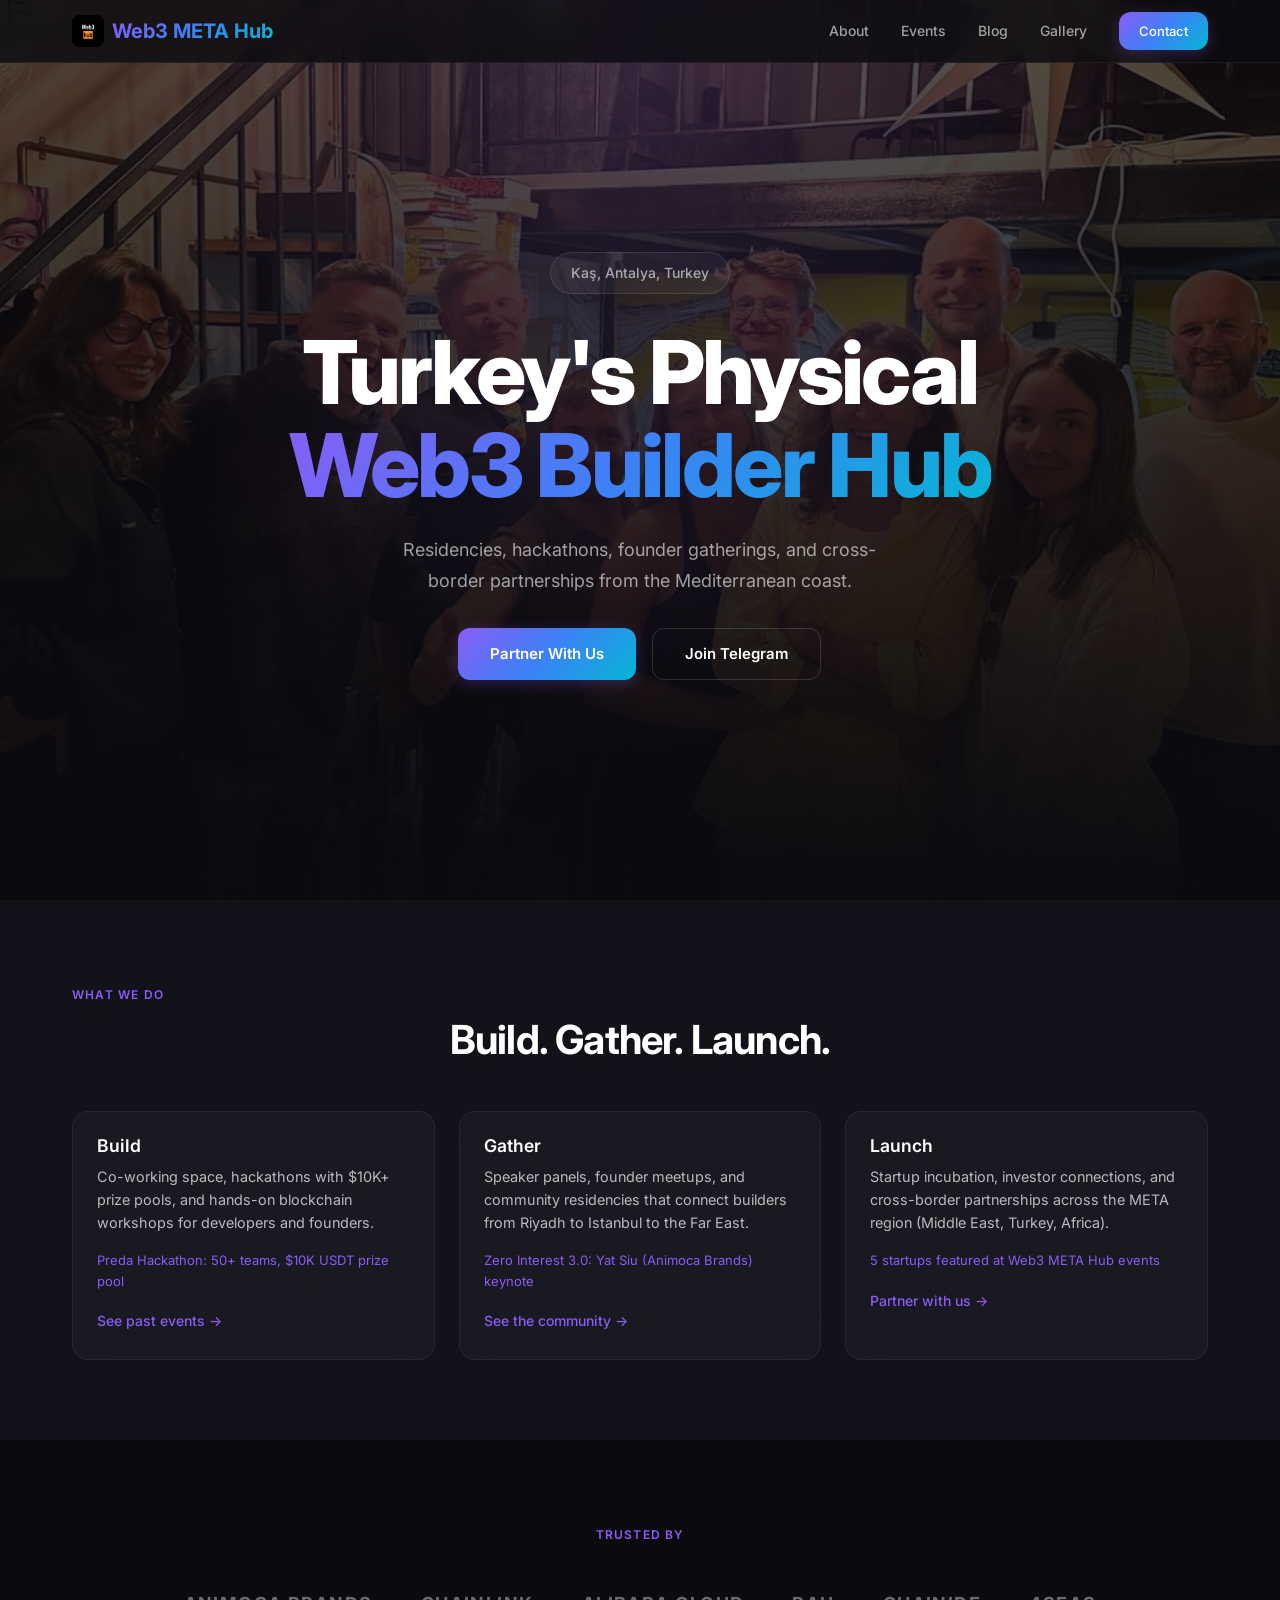
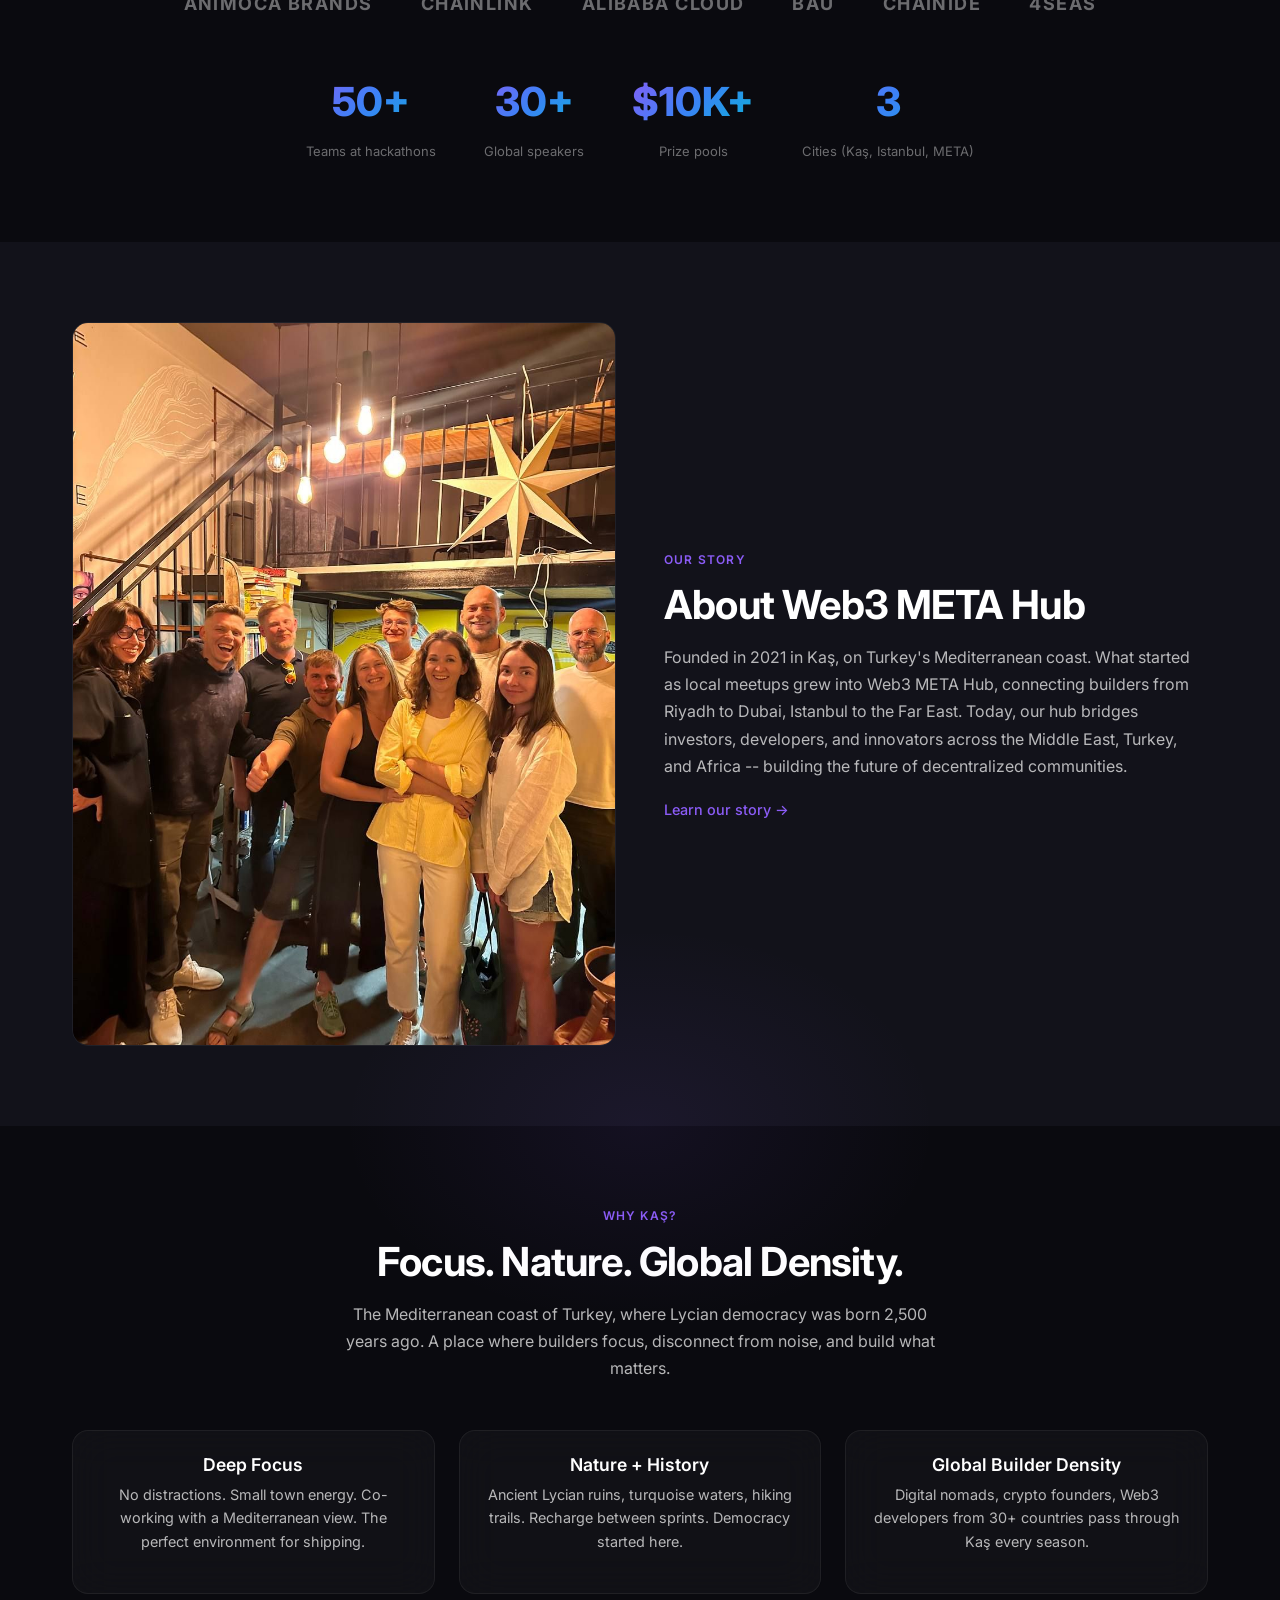
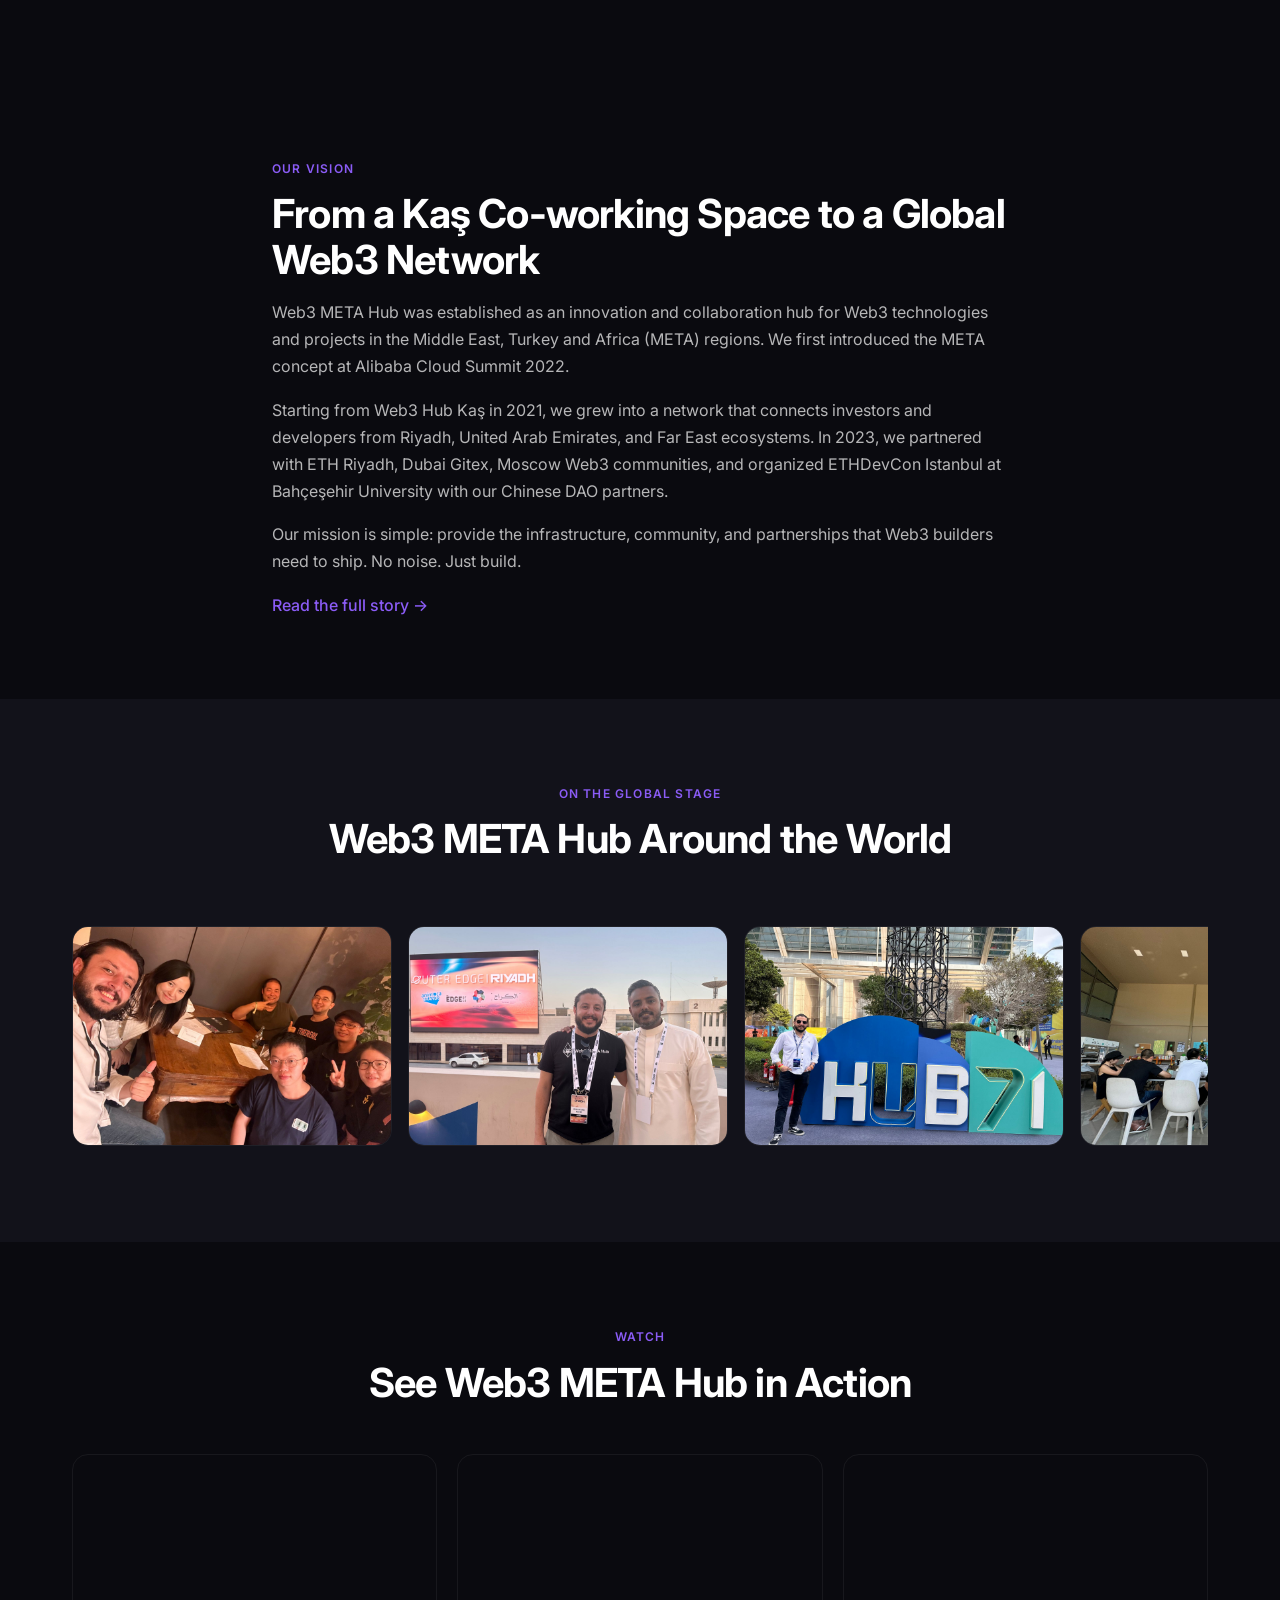
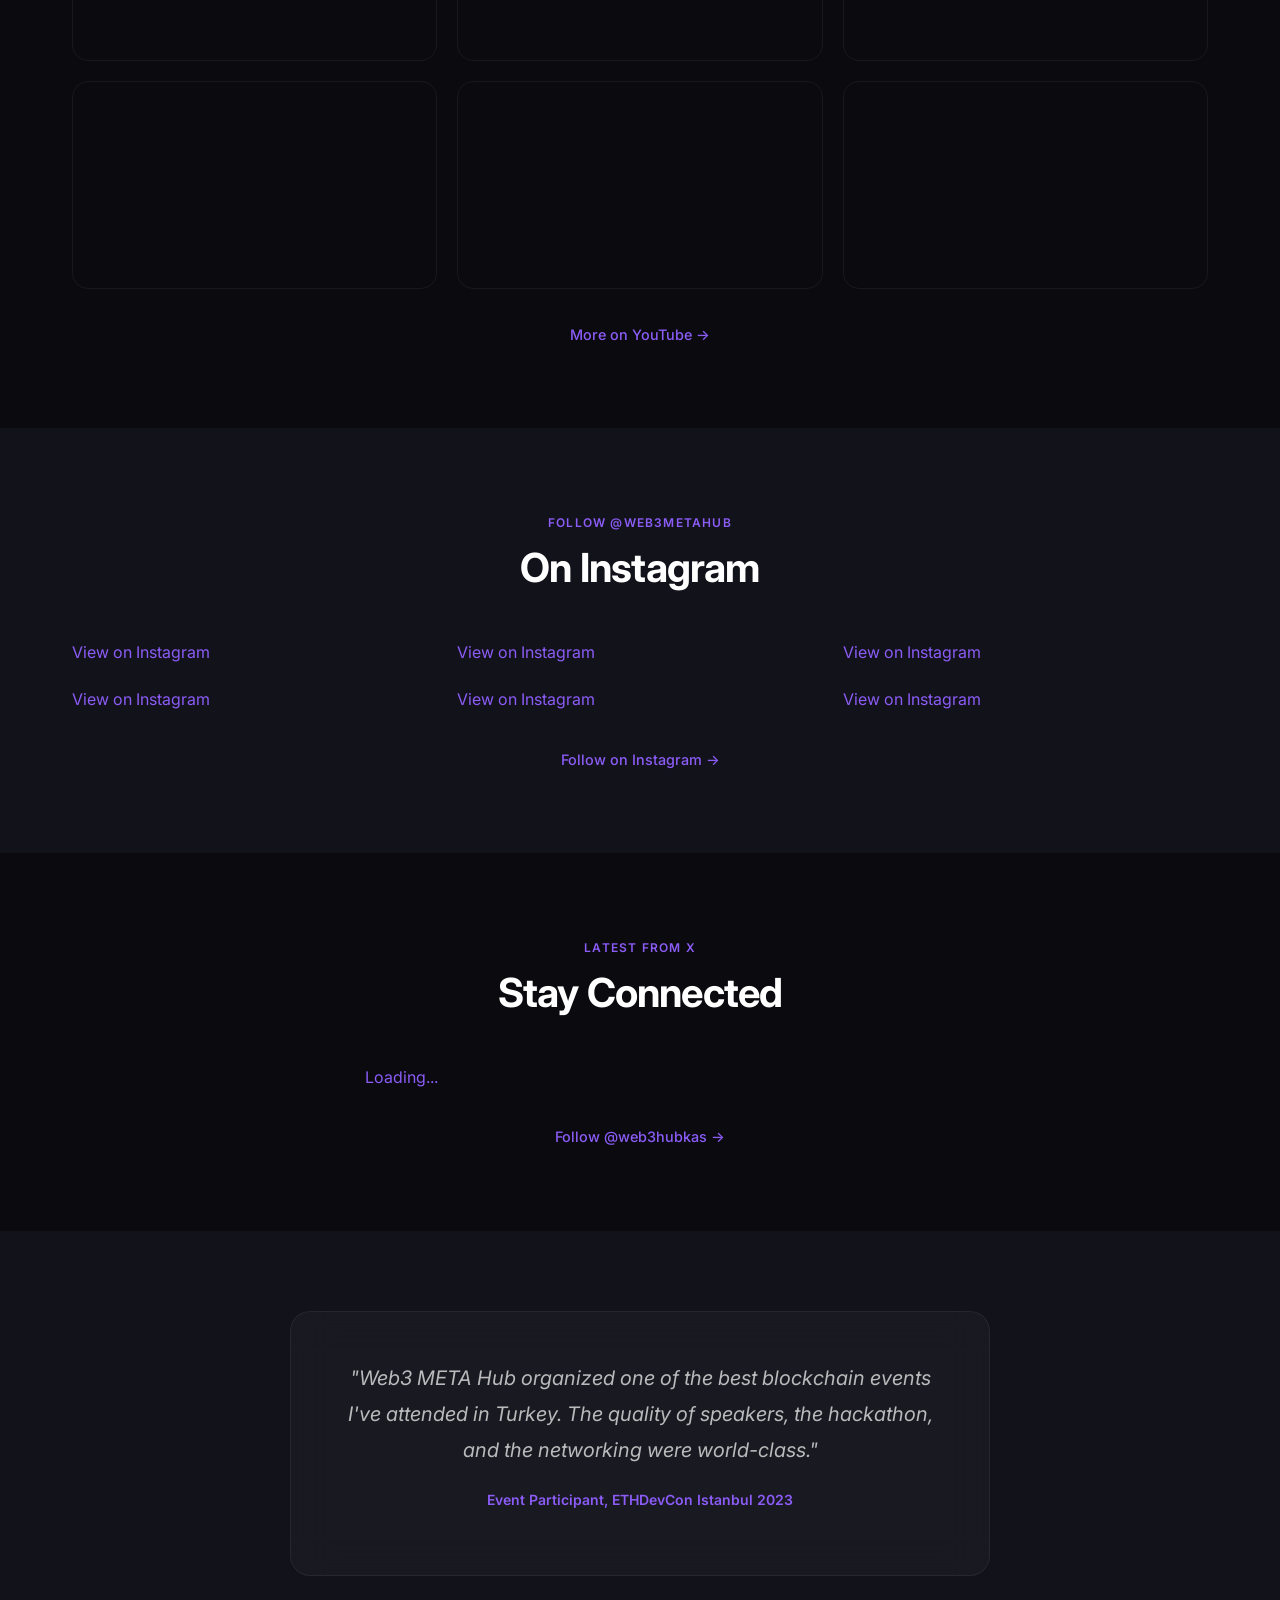
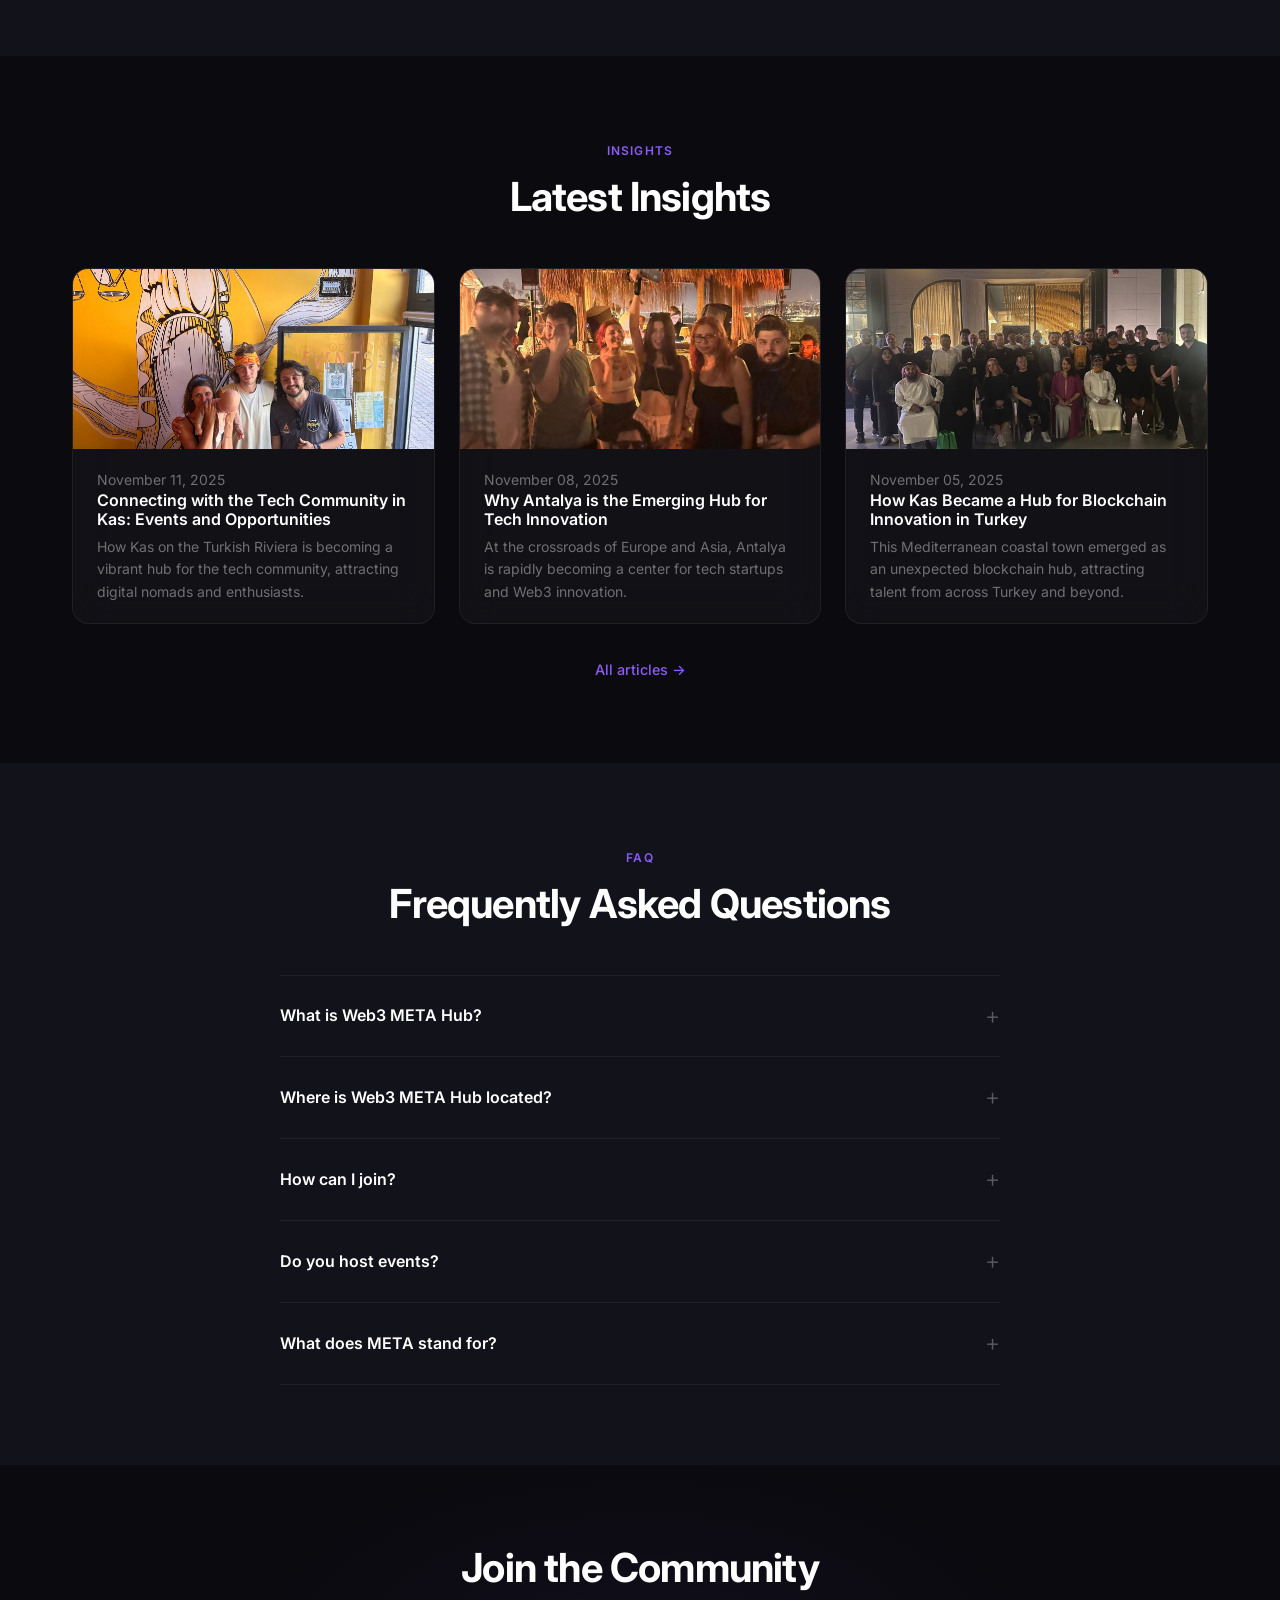
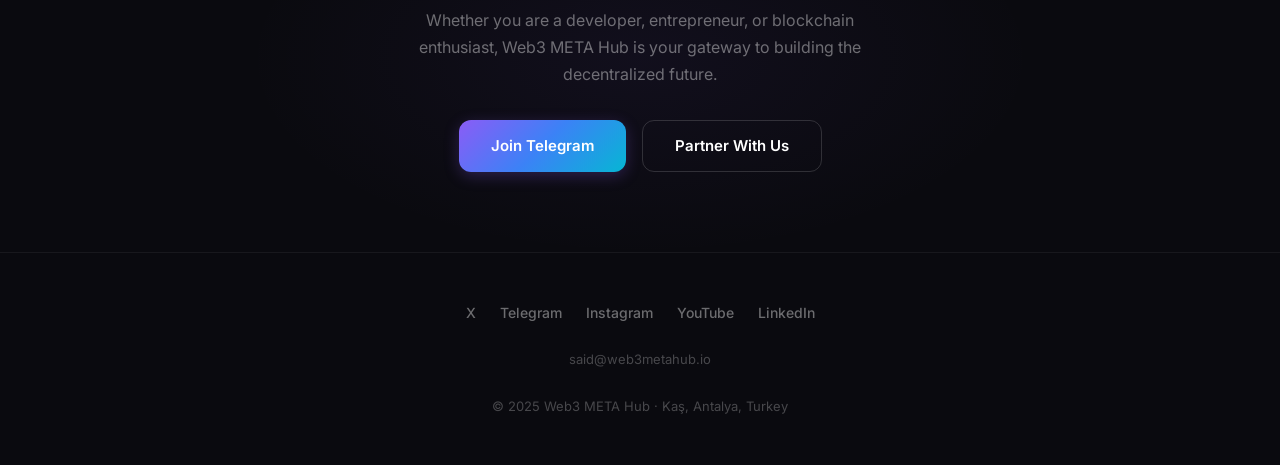
==== commit 3e595f98: "Fix all 10 UX critiques: messaging, hierarchy, brand consistency - Hero: sharp positioning "Turkey's" ====
--- a/index.html
+++ b/index.html
@@ -3,24 +3,24 @@
 <head>
   <meta charset="utf-8"/>
   <meta name="viewport" content="width=device-width, initial-scale=1.0"/>
-  <title>Web3 Hub | Leading Web3 Innovation Hub in Kas, Antalya, Turkey</title>
-  <meta name="description" content="Web3 Hub is the premier Web3 innovation hub in Kas, Antalya, Turkey. Join our global community for blockchain education, Web3 events, and decentralized technology."/>
-  <meta name="keywords" content="Web3 Hub, Web3 hub Kas, blockchain hub Turkey, crypto hub Antalya, Web3 community, blockchain innovation, decentralized technology, Web3 events Turkey"/>
+  <title>Web3 META Hub | Turkey's Physical Web3 Builder Hub in Kaş</title>
+  <meta name="description" content="Web3 META Hub is Turkey's physical Web3 builder hub in Kaş, Antalya. Residencies, hackathons, founder gatherings, and cross-border partnerships from the Mediterranean coast."/>
+  <meta name="keywords" content="Web3 META Hub, Web3 hub Kas, blockchain hub Turkey, crypto hub Antalya, Web3 community, blockchain innovation, decentralized technology, Web3 events Turkey"/>
   <link rel="canonical" href="https://web3metahub.io/"/>
   <link rel="icon" href="images/favicon.jpg"/>
 
   <!-- Open Graph -->
-  <meta property="og:title" content="Web3 Hub | Leading Web3 Innovation Hub in Kas, Antalya, Turkey"/>
-  <meta property="og:description" content="Web3 Hub is the premier Web3 innovation hub in Kas, Antalya, Turkey. Community building, blockchain education, and Web3 events."/>
+  <meta property="og:title" content="Web3 META Hub | Turkey's Physical Web3 Builder Hub in Kaş"/>
+  <meta property="og:description" content="Web3 META Hub is Turkey's physical Web3 builder hub. Residencies, hackathons, founder gatherings, and cross-border partnerships from Kaş, Antalya."/>
   <meta property="og:image" content="https://web3metahub.io/images/og-image.png"/>
   <meta property="og:url" content="https://web3metahub.io/"/>
   <meta property="og:type" content="website"/>
-  <meta property="og:site_name" content="Web3 Hub"/>
+  <meta property="og:site_name" content="Web3 META Hub"/>
 
   <!-- Twitter Card -->
   <meta name="twitter:card" content="summary_large_image"/>
-  <meta name="twitter:title" content="Web3 Hub | Leading Web3 Innovation Hub in Kas, Antalya, Turkey"/>
-  <meta name="twitter:description" content="Web3 Hub is the premier Web3 innovation hub in Kas, Antalya, Turkey. Community building, blockchain education, and Web3 events."/>
+  <meta name="twitter:title" content="Web3 META Hub | Turkey's Physical Web3 Builder Hub in Kaş"/>
+  <meta name="twitter:description" content="Web3 META Hub is Turkey's physical Web3 builder hub. Residencies, hackathons, founder gatherings, and cross-border partnerships from Kaş, Antalya."/>
   <meta name="twitter:image" content="https://web3metahub.io/images/og-image.png"/>
 
   <!-- Fonts -->
@@ -35,11 +35,11 @@
   {
     "@context": "https://schema.org",
     "@type": "Organization",
-    "name": "Web3 Hub",
-    "alternateName": "Web3 META Hub",
+    "name": "Web3 META Hub",
+    "alternateName": "Web3 Hub Kaş",
     "url": "https://web3metahub.io",
     "logo": "https://web3metahub.io/images/logo.jpg",
-    "description": "Web3 Hub is the premier Web3 innovation hub in Kas, Antalya, Turkey, connecting the global blockchain and decentralized technology community.",
+    "description": "Web3 META Hub is Turkey's physical Web3 builder hub in Kaş, Antalya, connecting the global blockchain and decentralized technology community across the META region.",
     "address": {
       "@type": "PostalAddress",
       "addressLocality": "Kas",
@@ -59,8 +59,8 @@
   {
     "@context": "https://schema.org",
     "@type": "LocalBusiness",
-    "name": "Web3 Hub",
-    "description": "Leading Web3 innovation hub providing community building, blockchain education, and Web3 events in Kas, Antalya, Turkey.",
+    "name": "Web3 META Hub",
+    "description": "Turkey's physical Web3 builder hub providing residencies, hackathons, founder gatherings, and cross-border partnerships in Kaş, Antalya.",
     "url": "https://web3metahub.io",
     "image": "https://web3metahub.io/images/og-image.png",
     "address": {
@@ -88,9 +88,9 @@
   <!-- Header -->
   <header role="banner">
     <nav class="nav-container" role="navigation" aria-label="Main navigation">
-      <a href="index.html" class="nav-logo" aria-label="Web3 Hub homepage">
-        <img src="images/logo.jpg" alt="Web3 Hub" width="32" height="32"/>
-        <span class="logo-text">Web3 Hub</span>
+      <a href="index.html" class="nav-logo" aria-label="Web3 META Hub homepage">
+        <img src="images/logo.jpg" alt="Web3 META Hub" width="32" height="32"/>
+        <span class="logo-text">Web3 META Hub</span>
       </a>
       <button class="nav-toggle" aria-label="Toggle navigation menu" onclick="document.querySelector('.nav-links').classList.toggle('open')">
         <svg width="24" height="24" viewBox="0 0 24 24" fill="none" stroke="currentColor" stroke-width="2" stroke-linecap="round"><path d="M3 12h18M3 6h18M3 18h18"/></svg>
@@ -107,132 +107,180 @@
 
   <main>
 
-    <!-- Hero -->
+    <!-- 1. Hero -->
     <section class="hero" aria-label="Hero">
       <div class="hero-content">
-        <div class="hero-location">Kas, Antalya, Turkey</div>
-        <h1><span class="gradient-text">Web3 Hub</span></h1>
-        <p>The innovation hub for blockchain communities, connecting builders from the Mediterranean to the world.</p>
-        <div class="hero-buttons">
-          <a href="about.html" class="btn btn-primary">Discover More</a>
+        <div class="hero-location">Kaş, Antalya, Turkey</div>
+        <h1>Turkey's Physical<br/><span class="gradient-text">Web3 Builder Hub</span></h1>
+        <p style="font-size:1.125rem;max-width:520px;margin:0 auto 2rem;color:rgba(255,255,255,0.6);">Residencies, hackathons, founder gatherings, and cross-border partnerships from the Mediterranean coast.</p>
+        <div style="display:flex;gap:1rem;justify-content:center;flex-wrap:wrap;">
+          <a href="contact.html" class="btn btn-primary">Partner With Us</a>
           <a href="https://t.me/web3metahub" class="btn btn-outline" target="_blank" rel="noopener">Join Telegram</a>
         </div>
       </div>
     </section>
 
-    <!-- Feature Grid -->
-    <section class="glow-section" aria-label="What We Offer">
-      <div class="container">
-        <div class="section-header">
-          <span class="section-label">What We Offer</span>
-          <h2>Building the Decentralized Future</h2>
-        </div>
-        <div class="feature-grid">
-          <div class="feature-item">
-            <img src="images/gallery/gallery-01.jpg" alt="Community events at Web3 Hub" loading="lazy"/>
-            <p>Community Events</p>
-          </div>
-          <div class="feature-item">
-            <img src="images/gallery/gallery-03.jpg" alt="Blockchain education programs" loading="lazy"/>
-            <p>Blockchain Education</p>
-          </div>
-          <div class="feature-item">
-            <img src="images/gallery/gallery-05.jpg" alt="Hackathons at Web3 Hub" loading="lazy"/>
-            <p>Hackathons</p>
-          </div>
-          <div class="feature-item">
-            <img src="images/gallery/gallery-07.jpg" alt="Networking opportunities" loading="lazy"/>
-            <p>Networking</p>
-          </div>
-          <div class="feature-item">
-            <img src="images/gallery/gallery-10.jpg" alt="Co-working space in Kas" loading="lazy"/>
-            <p>Co-working Space</p>
-          </div>
-          <div class="feature-item">
-            <img src="images/gallery/gallery-15.jpg" alt="Speaker panels and talks" loading="lazy"/>
-            <p>Speaker Panels</p>
-          </div>
-          <div class="feature-item">
-            <img src="images/gallery/gallery-18.jpg" alt="Startup incubation program" loading="lazy"/>
-            <p>Startup Incubation</p>
-          </div>
-          <div class="feature-item">
-            <img src="images/gallery/gallery-20.jpg" alt="Global partnerships" loading="lazy"/>
-            <p>Global Partnerships</p>
-          </div>
-          <div class="feature-item">
-            <img src="images/gallery/gallery-22.jpg" alt="Web3 workshops" loading="lazy"/>
-            <p>Web3 Workshops</p>
-          </div>
-          <div class="feature-item">
-            <img src="images/gallery/gallery-25.jpg" alt="Mediterranean lifestyle in Kas" loading="lazy"/>
-            <p>Mediterranean Lifestyle</p>
-          </div>
-        </div>
-      </div>
-    </section>
-
-    <!-- About Preview -->
-    <section class="section-alt" aria-label="About Web3 Hub">
+    <!-- 2. Build / Gather / Launch -->
+    <section class="section-alt" aria-label="What We Do">
+      <div class="container">
+        <div class="section-label">What We Do</div>
+        <h2 style="text-align:center;margin-bottom:3rem;">Build. Gather. Launch.</h2>
+        <div class="three-col">
+
+          <div class="card">
+            <h3>Build</h3>
+            <p>Co-working space, hackathons with $10K+ prize pools, and hands-on blockchain workshops for developers and founders.</p>
+            <p style="font-size:0.8125rem;color:var(--accent-purple);margin-top:1rem;">Preda Hackathon: 50+ teams, $10K USDT prize pool</p>
+            <a href="events.html" style="font-size:0.875rem;font-weight:500;">See past events &rarr;</a>
+          </div>
+
+          <div class="card">
+            <h3>Gather</h3>
+            <p>Speaker panels, founder meetups, and community residencies that connect builders from Riyadh to Istanbul to the Far East.</p>
+            <p style="font-size:0.8125rem;color:var(--accent-purple);margin-top:1rem;">Zero Interest 3.0: Yat Siu (Animoca Brands) keynote</p>
+            <a href="gallery.html" style="font-size:0.875rem;font-weight:500;">See the community &rarr;</a>
+          </div>
+
+          <div class="card">
+            <h3>Launch</h3>
+            <p>Startup incubation, investor connections, and cross-border partnerships across the META region (Middle East, Turkey, Africa).</p>
+            <p style="font-size:0.8125rem;color:var(--accent-purple);margin-top:1rem;">5 startups featured at Web3 META Hub events</p>
+            <a href="contact.html" style="font-size:0.875rem;font-weight:500;">Partner with us &rarr;</a>
+          </div>
+
+        </div>
+      </div>
+    </section>
+
+    <!-- 3. Trusted By -->
+    <section aria-label="Partners and metrics">
+      <div class="container" style="text-align:center;">
+        <div class="section-label">Trusted By</div>
+        <div class="partner-logos" style="margin-top:2rem;">
+          <span>ANIMOCA BRANDS</span>
+          <span>CHAINLINK</span>
+          <span>ALIBABA CLOUD</span>
+          <span>BAU</span>
+          <span>CHAINIDE</span>
+          <span>4SEAS</span>
+        </div>
+        <div class="metrics" style="margin-top:3rem;">
+          <div class="metric-item">
+            <div class="metric-value">50+</div>
+            <div class="metric-label">Teams at hackathons</div>
+          </div>
+          <div class="metric-item">
+            <div class="metric-value">30+</div>
+            <div class="metric-label">Global speakers</div>
+          </div>
+          <div class="metric-item">
+            <div class="metric-value">$10K+</div>
+            <div class="metric-label">Prize pools</div>
+          </div>
+          <div class="metric-item">
+            <div class="metric-value">3</div>
+            <div class="metric-label">Cities (Kaş, Istanbul, META)</div>
+          </div>
+        </div>
+      </div>
+    </section>
+
+    <!-- 4. About Preview -->
+    <section class="section-alt" aria-label="About Web3 META Hub">
       <div class="container">
         <div class="about-preview">
-          <img src="images/cover2.jpg" alt="Web3 Hub community" loading="lazy"/>
+          <img src="images/cover2.jpg" alt="Web3 META Hub community" loading="lazy"/>
           <div>
             <span class="section-label">Our Story</span>
-            <h2>About Web3 Hub</h2>
-            <p>Founded in 2021 in Kas, on Turkey's Mediterranean coast. What started as local meetups grew into Web3 META Hub, connecting builders from Riyadh to Dubai, Istanbul to the Far East. Today, our hub bridges investors, developers, and innovators across the Middle East, Turkey, and Africa -- building the future of decentralized communities.</p>
+            <h2>About Web3 META Hub</h2>
+            <p>Founded in 2021 in Kaş, on Turkey's Mediterranean coast. What started as local meetups grew into Web3 META Hub, connecting builders from Riyadh to Dubai, Istanbul to the Far East. Today, our hub bridges investors, developers, and innovators across the Middle East, Turkey, and Africa -- building the future of decentralized communities.</p>
             <a href="about.html" class="link-arrow">Learn our story &rarr;</a>
           </div>
         </div>
       </div>
     </section>
 
-    <!-- Gallery Scroll -->
-    <section class="glow-section" aria-label="Gallery">
+    <!-- 5. Why Kaş? -->
+    <section class="glow-section" aria-label="Why Kaş">
+      <div class="container">
+        <div class="section-label" style="text-align:center;display:block;">Why Kaş?</div>
+        <h2 style="text-align:center;margin-bottom:1rem;">Focus. Nature. Global Density.</h2>
+        <p style="text-align:center;max-width:600px;margin:0 auto 3rem;">The Mediterranean coast of Turkey, where Lycian democracy was born 2,500 years ago. A place where builders focus, disconnect from noise, and build what matters.</p>
+        <div class="three-col">
+          <div class="card" style="text-align:center;">
+            <h3>Deep Focus</h3>
+            <p>No distractions. Small town energy. Co-working with a Mediterranean view. The perfect environment for shipping.</p>
+          </div>
+          <div class="card" style="text-align:center;">
+            <h3>Nature + History</h3>
+            <p>Ancient Lycian ruins, turquoise waters, hiking trails. Recharge between sprints. Democracy started here.</p>
+          </div>
+          <div class="card" style="text-align:center;">
+            <h3>Global Builder Density</h3>
+            <p>Digital nomads, crypto founders, Web3 developers from 30+ countries pass through Kaş every season.</p>
+          </div>
+        </div>
+      </div>
+    </section>
+
+    <!-- 6. Vision & Mission -->
+    <section aria-label="Vision and Mission">
+      <div class="container" style="max-width:800px;">
+        <div class="section-label">Our Vision</div>
+        <h2>From a Kaş Co-working Space to a Global Web3 Network</h2>
+        <p>Web3 META Hub was established as an innovation and collaboration hub for Web3 technologies and projects in the Middle East, Turkey and Africa (META) regions. We first introduced the META concept at Alibaba Cloud Summit 2022.</p>
+        <p>Starting from Web3 Hub Kaş in 2021, we grew into a network that connects investors and developers from Riyadh, United Arab Emirates, and Far East ecosystems. In 2023, we partnered with ETH Riyadh, Dubai Gitex, Moscow Web3 communities, and organized ETHDevCon Istanbul at Bahçeşehir University with our Chinese DAO partners.</p>
+        <p>Our mission is simple: provide the infrastructure, community, and partnerships that Web3 builders need to ship. No noise. Just build.</p>
+        <a href="about.html" style="font-weight:500;">Read the full story &rarr;</a>
+      </div>
+    </section>
+
+    <!-- 7. Gallery Scroll -->
+    <section class="section-alt" aria-label="Gallery">
       <div class="container">
         <div class="section-header">
           <span class="section-label">On the Global Stage</span>
-          <h2>Web3 Hub Around the World</h2>
+          <h2>Web3 META Hub Around the World</h2>
         </div>
         <div class="gallery-scroll">
-          <img src="images/gallery/gallery-01.jpg" alt="Web3 Hub community event" loading="lazy"/>
+          <img src="images/gallery/gallery-01.jpg" alt="Web3 META Hub community event" loading="lazy"/>
           <img src="images/gallery/gallery-02.jpg" alt="Blockchain meetup" loading="lazy"/>
           <img src="images/gallery/gallery-03.jpg" alt="Web3 education session" loading="lazy"/>
-          <img src="images/gallery/gallery-04.jpg" alt="Web3 Hub workshop" loading="lazy"/>
-          <img src="images/gallery/gallery-05.jpg" alt="Hackathon at Web3 Hub" loading="lazy"/>
+          <img src="images/gallery/gallery-04.jpg" alt="Web3 META Hub workshop" loading="lazy"/>
+          <img src="images/gallery/gallery-05.jpg" alt="Hackathon at Web3 META Hub" loading="lazy"/>
           <img src="images/gallery/gallery-06.jpg" alt="Community gathering" loading="lazy"/>
           <img src="images/gallery/gallery-07.jpg" alt="Networking event" loading="lazy"/>
           <img src="images/gallery/gallery-08.jpg" alt="Speaker session" loading="lazy"/>
           <img src="images/gallery/gallery-09.jpg" alt="Web3 conference" loading="lazy"/>
-          <img src="images/gallery/gallery-10.jpg" alt="Co-working at Web3 Hub" loading="lazy"/>
-          <img src="images/gallery/gallery-11.jpg" alt="Web3 Hub Kas" loading="lazy"/>
+          <img src="images/gallery/gallery-10.jpg" alt="Co-working at Web3 META Hub" loading="lazy"/>
+          <img src="images/gallery/gallery-11.jpg" alt="Web3 Hub Kaş" loading="lazy"/>
           <img src="images/gallery/gallery-12.jpg" alt="Mediterranean tech community" loading="lazy"/>
         </div>
       </div>
     </section>
 
-    <!-- Video Section -->
-    <section class="section-alt" aria-label="Videos">
+    <!-- 8. Videos -->
+    <section aria-label="Videos">
       <div class="container">
         <div class="section-header">
           <span class="section-label">Watch</span>
-          <h2>See Web3 Hub in Action</h2>
+          <h2>See Web3 META Hub in Action</h2>
         </div>
         <div class="video-grid">
           <div class="video-item">
-            <iframe src="https://www.youtube.com/embed/gQFwBi9BbBs" title="Web3 Hub Event Highlight" frameborder="0" allow="accelerometer;autoplay;clipboard-write;encrypted-media;gyroscope;picture-in-picture" allowfullscreen loading="lazy"></iframe>
+            <iframe src="https://www.youtube.com/embed/gQFwBi9BbBs" title="Web3 META Hub Event Highlight" frameborder="0" allow="accelerometer;autoplay;clipboard-write;encrypted-media;gyroscope;picture-in-picture" allowfullscreen loading="lazy"></iframe>
           </div>
           <div class="video-item">
             <iframe src="https://www.youtube.com/embed/QvxfnGQeHpU" title="Web3 META Hub Talk" frameborder="0" allow="accelerometer;autoplay;clipboard-write;encrypted-media;gyroscope;picture-in-picture" allowfullscreen loading="lazy"></iframe>
           </div>
           <div class="video-item">
-            <iframe src="https://www.youtube.com/embed/3dG1QqocJ_0" title="Blockchain Innovation at Web3 Hub" frameborder="0" allow="accelerometer;autoplay;clipboard-write;encrypted-media;gyroscope;picture-in-picture" allowfullscreen loading="lazy"></iframe>
-          </div>
-          <div class="video-item">
-            <iframe src="https://www.youtube.com/embed/jJl3T21yEiQ" title="Web3 Hub Community Event" frameborder="0" allow="accelerometer;autoplay;clipboard-write;encrypted-media;gyroscope;picture-in-picture" allowfullscreen loading="lazy"></iframe>
-          </div>
-          <div class="video-item">
-            <iframe src="https://www.youtube.com/embed/xRN4Xtuj93k" title="Web3 Hub Speaker Session" frameborder="0" allow="accelerometer;autoplay;clipboard-write;encrypted-media;gyroscope;picture-in-picture" allowfullscreen loading="lazy"></iframe>
+            <iframe src="https://www.youtube.com/embed/3dG1QqocJ_0" title="Blockchain Innovation at Web3 META Hub" frameborder="0" allow="accelerometer;autoplay;clipboard-write;encrypted-media;gyroscope;picture-in-picture" allowfullscreen loading="lazy"></iframe>
+          </div>
+          <div class="video-item">
+            <iframe src="https://www.youtube.com/embed/jJl3T21yEiQ" title="Web3 META Hub Community Event" frameborder="0" allow="accelerometer;autoplay;clipboard-write;encrypted-media;gyroscope;picture-in-picture" allowfullscreen loading="lazy"></iframe>
+          </div>
+          <div class="video-item">
+            <iframe src="https://www.youtube.com/embed/xRN4Xtuj93k" title="Web3 META Hub Speaker Session" frameborder="0" allow="accelerometer;autoplay;clipboard-write;encrypted-media;gyroscope;picture-in-picture" allowfullscreen loading="lazy"></iframe>
           </div>
           <div class="video-item">
             <iframe src="https://www.youtube.com/embed/PYNerfX0s_o" title="Web3 META Hub Panel" frameborder="0" allow="accelerometer;autoplay;clipboard-write;encrypted-media;gyroscope;picture-in-picture" allowfullscreen loading="lazy"></iframe>
@@ -244,8 +292,8 @@
       </div>
     </section>
 
-    <!-- Instagram Section -->
-    <section class="glow-section" aria-label="Instagram">
+    <!-- 9. Instagram -->
+    <section class="section-alt" aria-label="Instagram">
       <div class="container">
         <div class="section-header">
           <span class="section-label">Follow @web3metahub</span>
@@ -263,10 +311,11 @@
           <a href="https://www.instagram.com/web3metahub/" class="link-arrow" target="_blank" rel="noopener">Follow on Instagram &rarr;</a>
         </div>
       </div>
-    </section>
-
-    <!-- Twitter/X Section -->
-    <section class="section-alt" aria-label="Twitter">
+      <script async src="//www.instagram.com/embed.js"></script>
+    </section>
+
+    <!-- 10. Twitter/X -->
+    <section aria-label="Twitter">
       <div class="container">
         <div class="section-header">
           <span class="section-label">Latest from X</span>
@@ -274,6 +323,7 @@
         </div>
         <div class="twitter-embed">
           <blockquote class="twitter-tweet" data-theme="dark"><a href="https://x.com/zuzalukas/status/1981125817779564551">Loading...</a></blockquote>
+          <script async src="https://platform.twitter.com/widgets.js"></script>
         </div>
         <div class="text-center mt-2">
           <a href="https://x.com/web3hubkas" class="link-arrow" target="_blank" rel="noopener">Follow @web3hubkas &rarr;</a>
@@ -281,21 +331,21 @@
       </div>
     </section>
 
-    <!-- Testimonial -->
-    <section class="glow-section" aria-label="Testimonial">
+    <!-- 11. Testimonial -->
+    <section class="section-alt" aria-label="Testimonial">
       <div class="container">
         <div class="quote-card">
-          <blockquote class="quote">Web3 Hub is an amazing place in Kas, Antalya. The staff is super friendly and the facilities are top-notch. I had a great experience and would definitely recommend this place to anyone looking for a great meeting spot in the area.</blockquote>
-          <p class="quote-author">-- Michael S.</p>
-        </div>
-      </div>
-    </section>
-
-    <!-- Blog Preview -->
-    <section class="section-alt" aria-label="Blog">
-      <div class="container">
-        <div class="section-header">
-          <span class="section-label">From the Blog</span>
+          <blockquote class="quote">"Web3 META Hub organized one of the best blockchain events I've attended in Turkey. The quality of speakers, the hackathon, and the networking were world-class."</blockquote>
+          <p class="quote-author" style="color:var(--accent-purple);font-weight:600;">Event Participant, ETHDevCon Istanbul 2023</p>
+        </div>
+      </div>
+    </section>
+
+    <!-- 12. Blog Preview -->
+    <section aria-label="Blog">
+      <div class="container">
+        <div class="section-header">
+          <span class="section-label">Insights</span>
           <h2>Latest Insights</h2>
         </div>
         <div class="blog-grid">
@@ -336,8 +386,8 @@
       </div>
     </section>
 
-    <!-- FAQ -->
-    <section class="glow-section" aria-label="FAQ">
+    <!-- 13. FAQ -->
+    <section class="section-alt" aria-label="FAQ">
       <div class="container">
         <div class="section-header">
           <span class="section-label">FAQ</span>
@@ -345,12 +395,12 @@
         </div>
         <div class="content faq">
           <details>
-            <summary>What is Web3 Hub?</summary>
-            <p>Web3 Hub is an innovation and collaboration hub based in Kas, Antalya, Turkey. We bring together blockchain developers, entrepreneurs, investors, and enthusiasts to build the decentralized future through education, events, and community.</p>
+            <summary>What is Web3 META Hub?</summary>
+            <p>Web3 META Hub is an innovation and collaboration hub for Web3 technologies covering the Middle East, Turkey, and Africa (META) regions. Based in Kaş, Antalya, we bring together blockchain developers, entrepreneurs, investors, and enthusiasts through residencies, hackathons, and community events.</p>
           </details>
           <details>
-            <summary>Where is Web3 Hub located?</summary>
-            <p>We are located in Kas, Antalya, on Turkey's stunning Mediterranean coast. Kas is a historic town known for its Lycian heritage, crystal-clear waters, and growing international community.</p>
+            <summary>Where is Web3 META Hub located?</summary>
+            <p>Our physical hub, Web3 Hub Kaş, is located in Kaş, Antalya, on Turkey's stunning Mediterranean coast. Kaş is a historic town known for its Lycian heritage, crystal-clear waters, and growing international builder community.</p>
           </details>
           <details>
             <summary>How can I join?</summary>
@@ -358,23 +408,23 @@
           </details>
           <details>
             <summary>Do you host events?</summary>
-            <p>Yes. We organize hackathons, conferences, speaker panels, workshops, and community meetups throughout the year. Our events attract participants from around the world.</p>
+            <p>Yes. We organize hackathons, conferences, speaker panels, workshops, and community meetups throughout the year. Our events attract participants from around the world, with highlights including the Preda Hackathon and ETHDevCon Istanbul.</p>
           </details>
           <details>
-            <summary>What is Web3 META Hub?</summary>
-            <p>Web3 META Hub is the expanded network covering the Middle East, Turkey, and Africa. It represents our vision of connecting Web3 communities across these regions through a shared hub in Kas.</p>
+            <summary>What does META stand for?</summary>
+            <p>META stands for Middle East, Turkey, and Africa. It represents our vision of connecting Web3 communities across these regions through our hub in Kaş and our network of partners from Riyadh to Dubai, Istanbul to the Far East.</p>
           </details>
         </div>
       </div>
     </section>
 
-    <!-- CTA -->
-    <section class="section-alt cta-section" aria-label="Join">
+    <!-- 14. CTA -->
+    <section class="cta-section" aria-label="Join">
       <h2>Join the Community</h2>
-      <p>Whether you are a developer, entrepreneur, or blockchain enthusiast, Web3 Hub is your gateway to the decentralized future.</p>
+      <p>Whether you are a developer, entrepreneur, or blockchain enthusiast, Web3 META Hub is your gateway to building the decentralized future.</p>
       <div class="cta-buttons">
         <a href="https://t.me/web3metahub" class="btn btn-primary" target="_blank" rel="noopener">Join Telegram</a>
-        <a href="contact.html" class="btn btn-outline">Send Email</a>
+        <a href="contact.html" class="btn btn-outline">Partner With Us</a>
       </div>
     </section>
 
@@ -390,14 +440,10 @@
         <a href="https://www.youtube.com/@Web3MetaHub" target="_blank" rel="noopener">YouTube</a>
         <a href="https://linkedin.com/company/web-3-hub-ka%C5%9F" target="_blank" rel="noopener">LinkedIn</a>
       </div>
-      <p>&copy; 2025 Web3 Hub &middot; Kas, Antalya, Turkey</p>
+      <p>said@web3metahub.io</p>
+      <p>&copy; 2025 Web3 META Hub &middot; Kaş, Antalya, Turkey</p>
     </div>
   </footer>
 
-  <!-- Instagram Embed -->
-  <script async src="//www.instagram.com/embed.js"></script>
-  <!-- Twitter Embed -->
-  <script async src="https://platform.twitter.com/widgets.js"></script>
-
 </body>
 </html>
--- a/css/style.css
+++ b/css/style.css
@@ -746,6 +746,51 @@
 .breadcrumb a:hover { color: var(--accent-purple); }
 .breadcrumb span { margin: 0 0.5rem; }
 
+/* ===== Three Column Grid ===== */
+.three-col {
+  display: grid;
+  grid-template-columns: repeat(3, 1fr);
+  gap: 1.5rem;
+}
+
+/* ===== Partner Logos ===== */
+.partner-logos {
+  display: flex;
+  flex-wrap: wrap;
+  justify-content: center;
+  align-items: center;
+  gap: 3rem;
+  opacity: 0.4;
+}
+.partner-logos span {
+  font-size: 1.125rem;
+  font-weight: 700;
+  letter-spacing: 0.08em;
+  color: white;
+}
+
+/* ===== Metrics ===== */
+.metrics {
+  display: flex;
+  justify-content: center;
+  gap: 3rem;
+  flex-wrap: wrap;
+}
+.metric-item { text-align: center; }
+.metric-value {
+  font-size: 2.5rem;
+  font-weight: 800;
+  background: var(--gradient-primary);
+  -webkit-background-clip: text;
+  -webkit-text-fill-color: transparent;
+  background-clip: text;
+}
+.metric-label {
+  font-size: 0.8125rem;
+  color: rgba(255,255,255,0.4);
+  margin-top: 0.25rem;
+}
+
 /* ===== Responsive ===== */
 @media (max-width: 1024px) {
   .feature-grid { grid-template-columns: repeat(3, 1fr); }
@@ -778,6 +823,7 @@
   .hero h1 { font-size: clamp(2rem, 8vw, 3rem); }
   .hero-page { padding: 8rem 1.5rem 3rem; }
 
+  .three-col { grid-template-columns: 1fr; }
   .feature-grid { grid-template-columns: repeat(2, 1fr); }
   .about-preview { grid-template-columns: 1fr; }
   .ig-grid { grid-template-columns: 1fr; }
